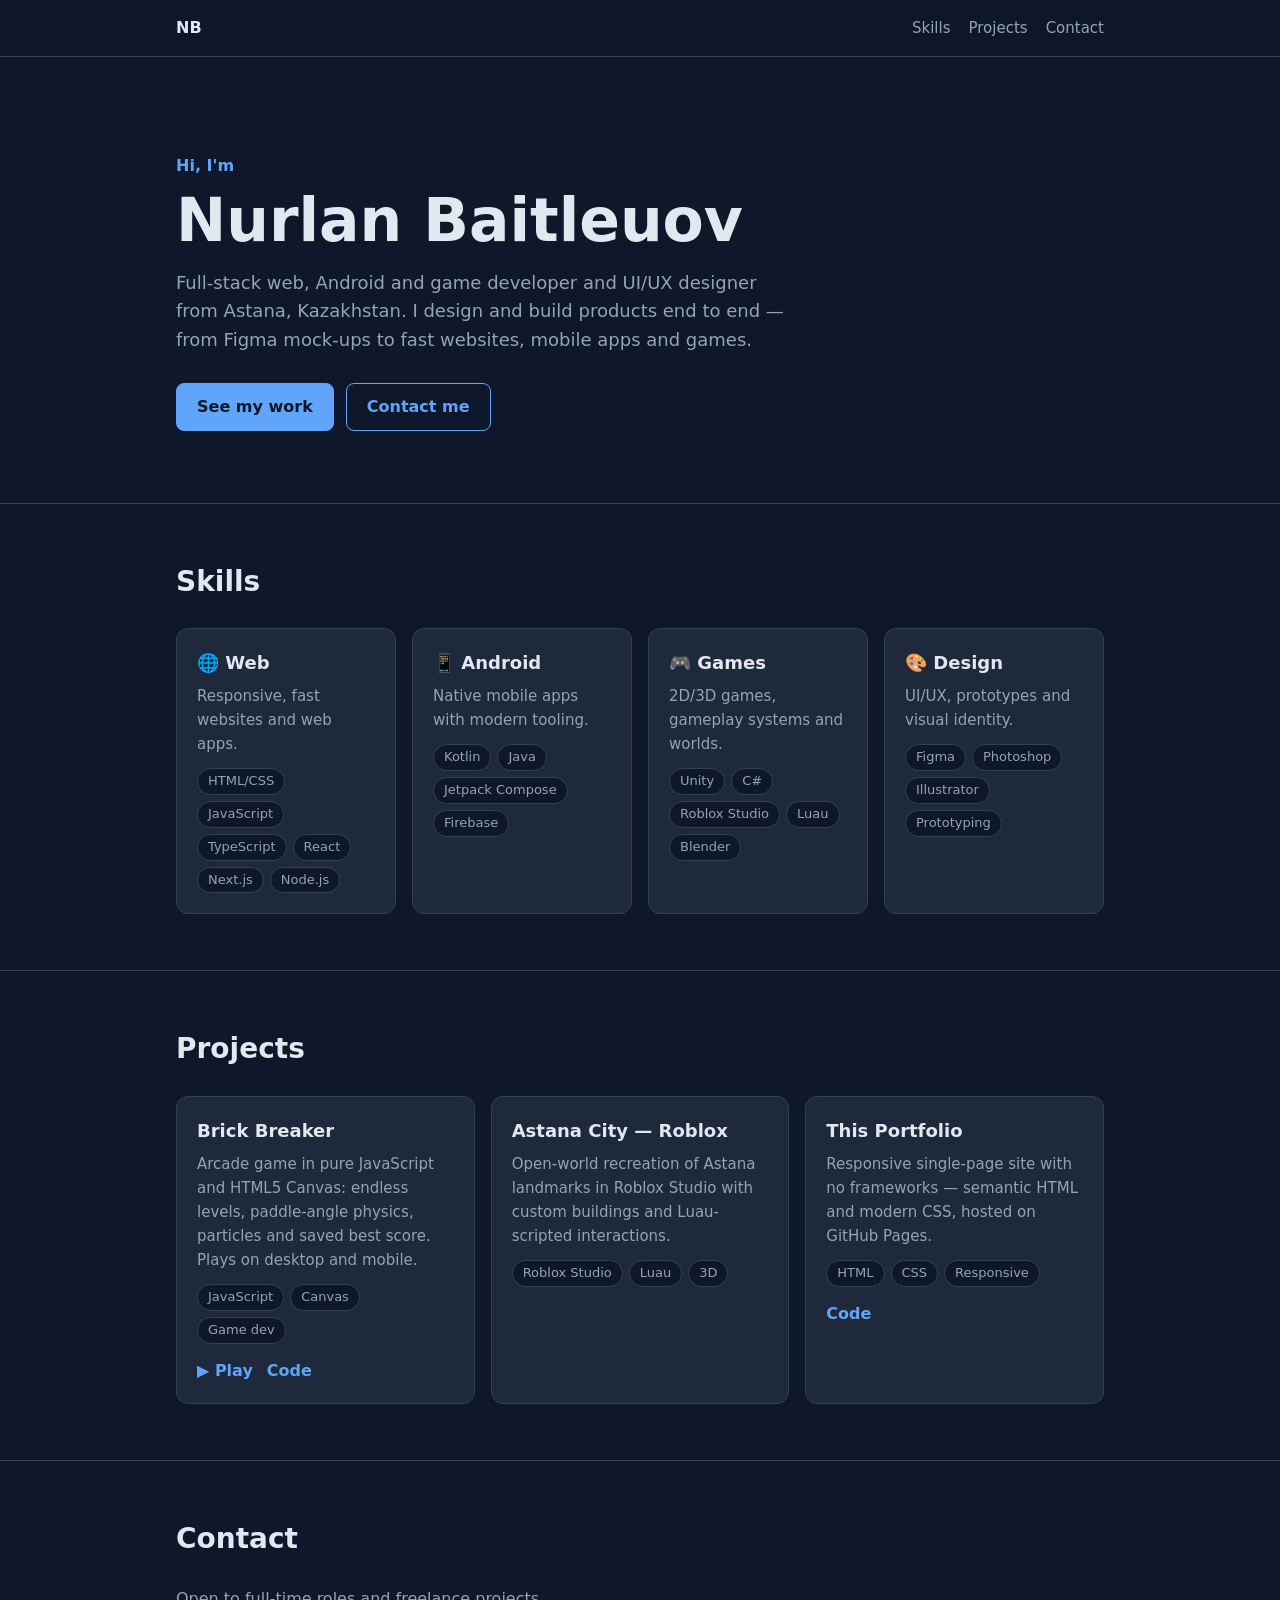
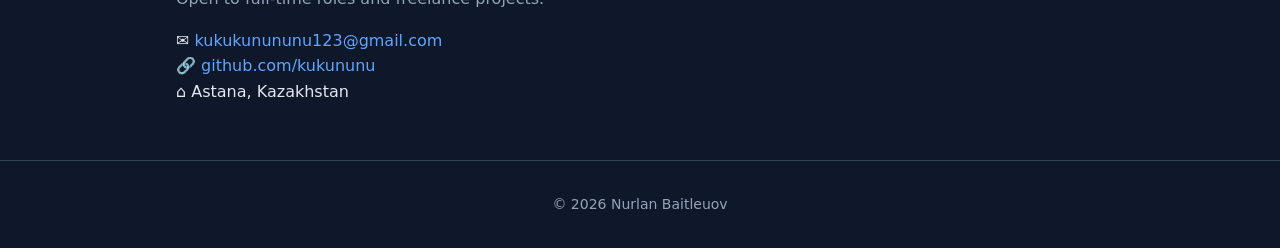
==== index.html @ 6f1da4b8 "Initial commit" ====
﻿<!doctype html>
<html lang="en">
<head>
<meta charset="utf-8">
<meta name="viewport" content="width=device-width, initial-scale=1">
<title>Nurlan Baitleuov — Developer &amp; Designer</title>
<meta name="description" content="Nurlan Baitleuov — full-stack web, Android and game developer and UI/UX designer based in Astana, Kazakhstan.">
<style>
  :root { --bg: #0f172a; --card: #1e293b; --line: #334155; --text: #e2e8f0; --muted: #94a3b8; --accent: #60a5fa; }
  * { box-sizing: border-box; margin: 0; padding: 0; }
  html { scroll-behavior: smooth; }
  body { background: var(--bg); color: var(--text); font-family: "Segoe UI", system-ui, Arial, sans-serif; line-height: 1.6; }
  a { color: var(--accent); text-decoration: none; }
  a:hover { text-decoration: underline; }
  .wrap { max-width: 960px; margin: 0 auto; padding: 0 16px; }
  nav { position: sticky; top: 0; background: #0f172ae6; backdrop-filter: blur(8px); border-bottom: 1px solid var(--line); z-index: 1; }
  nav .wrap { display: flex; justify-content: space-between; align-items: center; height: 56px; }
  nav .links a { color: var(--muted); margin-left: 18px; font-size: 15px; }
  nav .links a:hover { color: var(--text); }
  .logo { font-weight: 700; color: var(--text); }
  header.wrap { padding: 96px 16px 72px; }
  header .hi { color: var(--accent); font-weight: 600; }
  h1 { font-size: clamp(36px, 7vw, 60px); line-height: 1.1; margin: 8px 0 16px; }
  header p { color: var(--muted); max-width: 620px; font-size: 18px; }
  .btns { margin-top: 28px; display: flex; gap: 12px; flex-wrap: wrap; }
  .btn { padding: 10px 20px; border-radius: 8px; font-weight: 600; border: 1px solid var(--accent); }
  .btn.primary { background: var(--accent); color: #0f172a; }
  .btn:hover { text-decoration: none; opacity: .9; }
  section { padding: 56px 0; border-top: 1px solid var(--line); }
  h2 { font-size: 28px; margin-bottom: 24px; }
  .grid { display: grid; grid-template-columns: repeat(auto-fit, minmax(210px, 1fr)); gap: 16px; }
  .card { background: var(--card); border: 1px solid var(--line); border-radius: 12px; padding: 20px; }
  .card h3 { font-size: 18px; margin-bottom: 6px; }
  .card p { color: var(--muted); font-size: 15px; }
  .tags { margin-top: 12px; display: flex; flex-wrap: wrap; gap: 6px; }
  .tags span { background: #0f172a; border: 1px solid var(--line); border-radius: 999px; padding: 2px 10px; font-size: 13px; color: var(--muted); }
  .card .more { display: inline-block; margin-top: 14px; font-weight: 600; margin-right: 14px; }
  footer { padding: 32px 0; color: var(--muted); font-size: 14px; border-top: 1px solid var(--line); text-align: center; }
  @media (max-width: 560px) { nav .links a:not(:last-child) { display: none; } header.wrap { padding: 64px 16px 48px; } }
</style>
</head>
<body>
<nav>
  <div class="wrap">
    <a class="logo" href="#">NB</a>
    <div class="links"><a href="#skills">Skills</a><a href="#projects">Projects</a><a href="#contact">Contact</a></div>
  </div>
</nav>

<header class="wrap">
  <div class="hi">Hi, I'm</div>
  <h1>Nurlan Baitleuov</h1>
  <p>Full-stack web, Android and game developer and UI/UX designer from Astana, Kazakhstan. I design and build products end to end — from Figma mock-ups to fast websites, mobile apps and games.</p>
  <div class="btns">
    <a class="btn primary" href="#projects">See my work</a>
    <a class="btn" href="mailto:kukukunununu123@gmail.com">Contact me</a>
  </div>
</header>

<section id="skills">
  <div class="wrap">
    <h2>Skills</h2>
    <div class="grid">
      <div class="card"><h3>🌐 Web</h3><p>Responsive, fast websites and web apps.</p>
        <div class="tags"><span>HTML/CSS</span><span>JavaScript</span><span>TypeScript</span><span>React</span><span>Next.js</span><span>Node.js</span></div></div>
      <div class="card"><h3>📱 Android</h3><p>Native mobile apps with modern tooling.</p>
        <div class="tags"><span>Kotlin</span><span>Java</span><span>Jetpack Compose</span><span>Firebase</span></div></div>
      <div class="card"><h3>🎮 Games</h3><p>2D/3D games, gameplay systems and worlds.</p>
        <div class="tags"><span>Unity</span><span>C#</span><span>Roblox Studio</span><span>Luau</span><span>Blender</span></div></div>
      <div class="card"><h3>🎨 Design</h3><p>UI/UX, prototypes and visual identity.</p>
        <div class="tags"><span>Figma</span><span>Photoshop</span><span>Illustrator</span><span>Prototyping</span></div></div>
    </div>
  </div>
</section>

<section id="projects">
  <div class="wrap">
    <h2>Projects</h2>
    <div class="grid">
      <div class="card">
        <h3>Brick Breaker</h3>
        <p>Arcade game in pure JavaScript and HTML5 Canvas: endless levels, paddle-angle physics, particles and saved best score. Plays on desktop and mobile.</p>
        <div class="tags"><span>JavaScript</span><span>Canvas</span><span>Game dev</span></div>
        <a class="more" href="https://kukununu.github.io/brick-breaker/">▶ Play</a><a class="more" href="https://github.com/kukununu/brick-breaker">Code</a>
      </div>
      <div class="card">
        <h3>Astana City — Roblox</h3>
        <p>Open-world recreation of Astana landmarks in Roblox Studio with custom buildings and Luau-scripted interactions.</p>
        <div class="tags"><span>Roblox Studio</span><span>Luau</span><span>3D</span></div>
      </div>
      <div class="card">
        <h3>This Portfolio</h3>
        <p>Responsive single-page site with no frameworks — semantic HTML and modern CSS, hosted on GitHub Pages.</p>
        <div class="tags"><span>HTML</span><span>CSS</span><span>Responsive</span></div>
        <a class="more" href="https://github.com/kukununu/kukununu.github.io">Code</a>
      </div>
    </div>
  </div>
</section>

<section id="contact">
  <div class="wrap">
    <h2>Contact</h2>
    <p style="color:var(--muted);margin-bottom:16px">Open to full-time roles and freelance projects.</p>
    <p>✉ <a href="mailto:kukukunununu123@gmail.com">kukukunununu123@gmail.com</a></p>
    <p>🔗 <a href="https://github.com/kukununu">github.com/kukununu</a></p>
    <p>⌂ Astana, Kazakhstan</p>
  </div>
</section>

<footer>© 2026 Nurlan Baitleuov</footer>
</body>
</html>
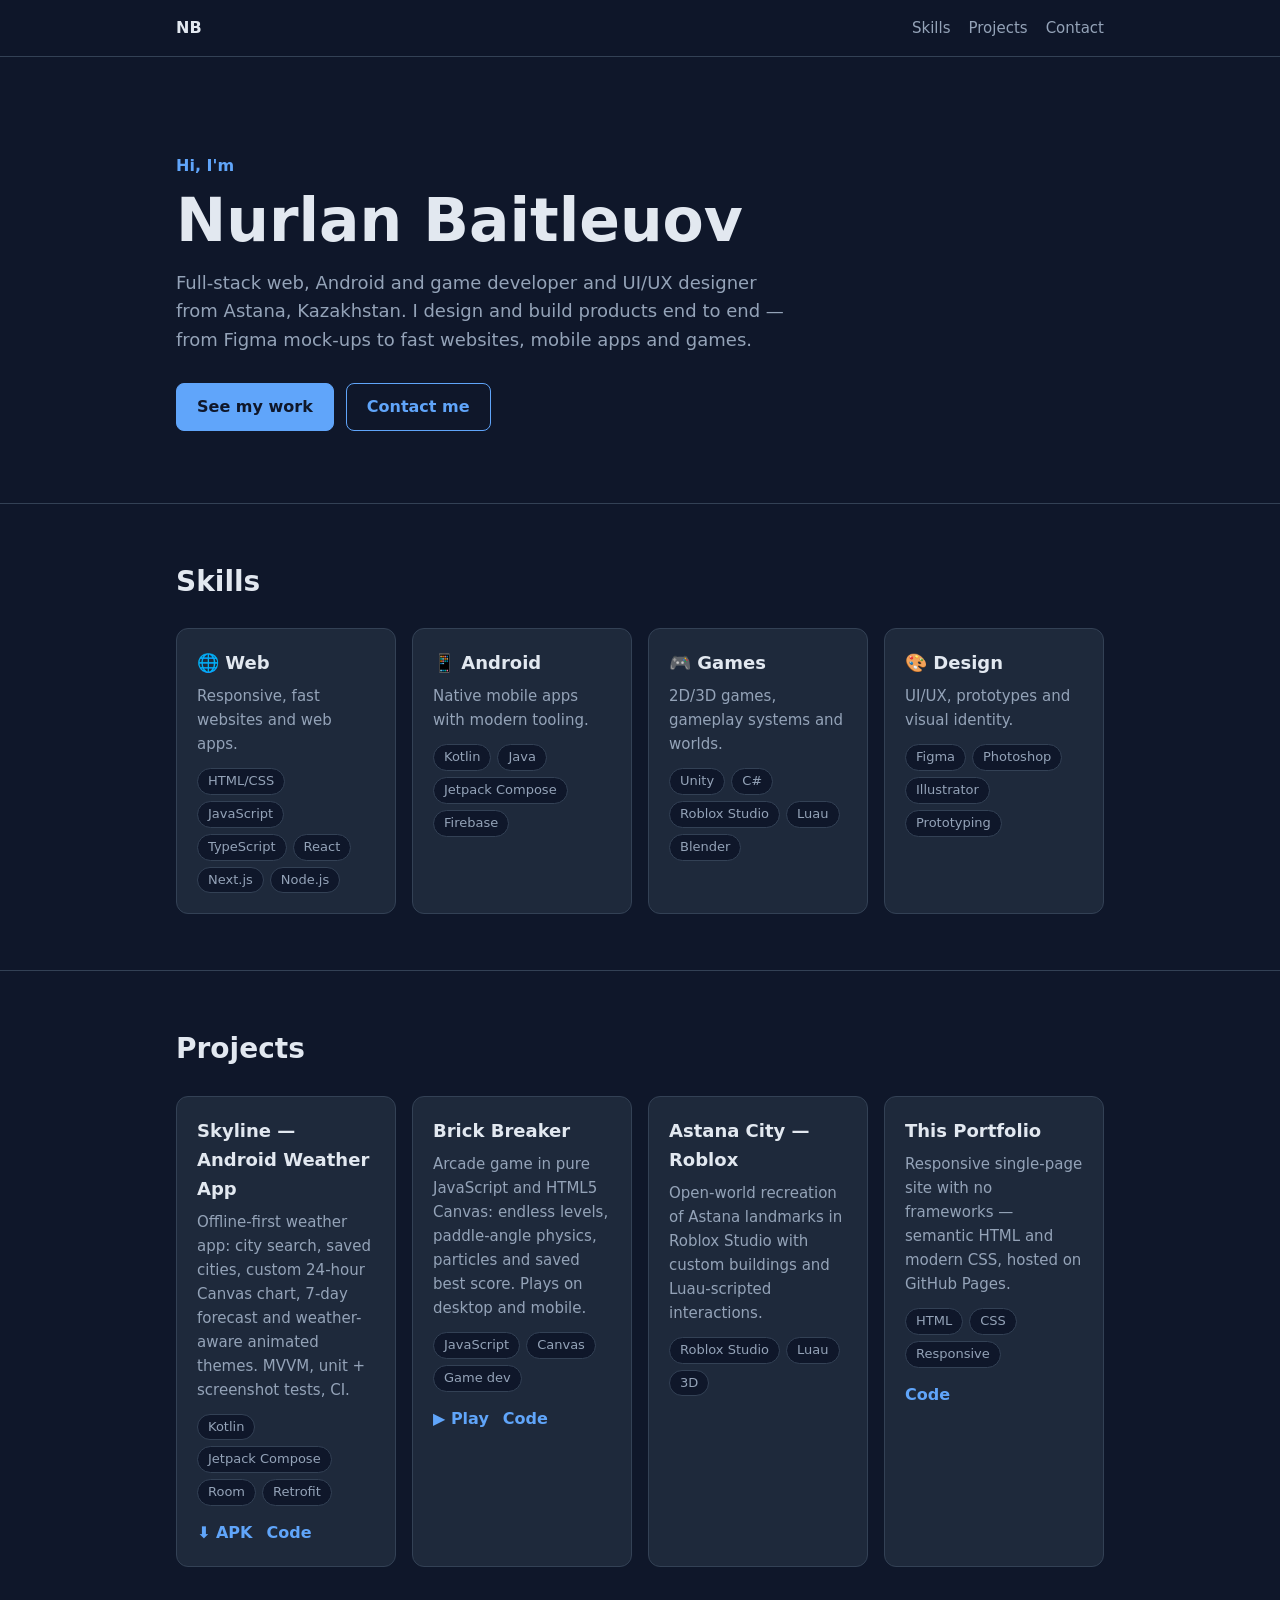
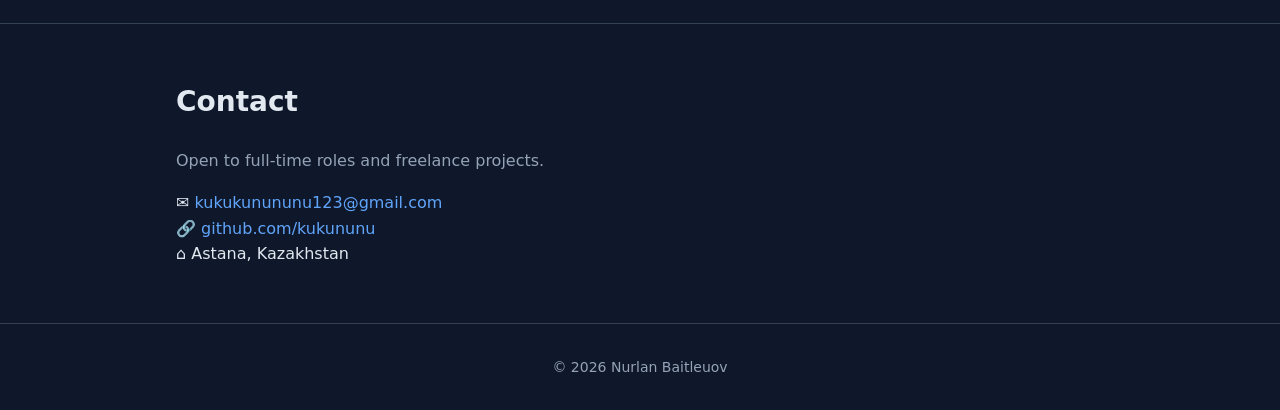
==== commit 31442967: "Add Skyline Android app to projects" ====
--- a/index.html
+++ b/index.html
@@ -78,6 +78,12 @@
     <h2>Projects</h2>
     <div class="grid">
       <div class="card">
+        <h3>Skyline — Android Weather App</h3>
+        <p>Offline-first weather app: city search, saved cities, custom 24-hour Canvas chart, 7-day forecast and weather-aware animated themes. MVVM, unit + screenshot tests, CI.</p>
+        <div class="tags"><span>Kotlin</span><span>Jetpack Compose</span><span>Room</span><span>Retrofit</span></div>
+        <a class="more" href="https://github.com/kukununu/skyline/releases/latest">⬇ APK</a><a class="more" href="https://github.com/kukununu/skyline">Code</a>
+      </div>
+      <div class="card">
         <h3>Brick Breaker</h3>
         <p>Arcade game in pure JavaScript and HTML5 Canvas: endless levels, paddle-angle physics, particles and saved best score. Plays on desktop and mobile.</p>
         <div class="tags"><span>JavaScript</span><span>Canvas</span><span>Game dev</span></div>
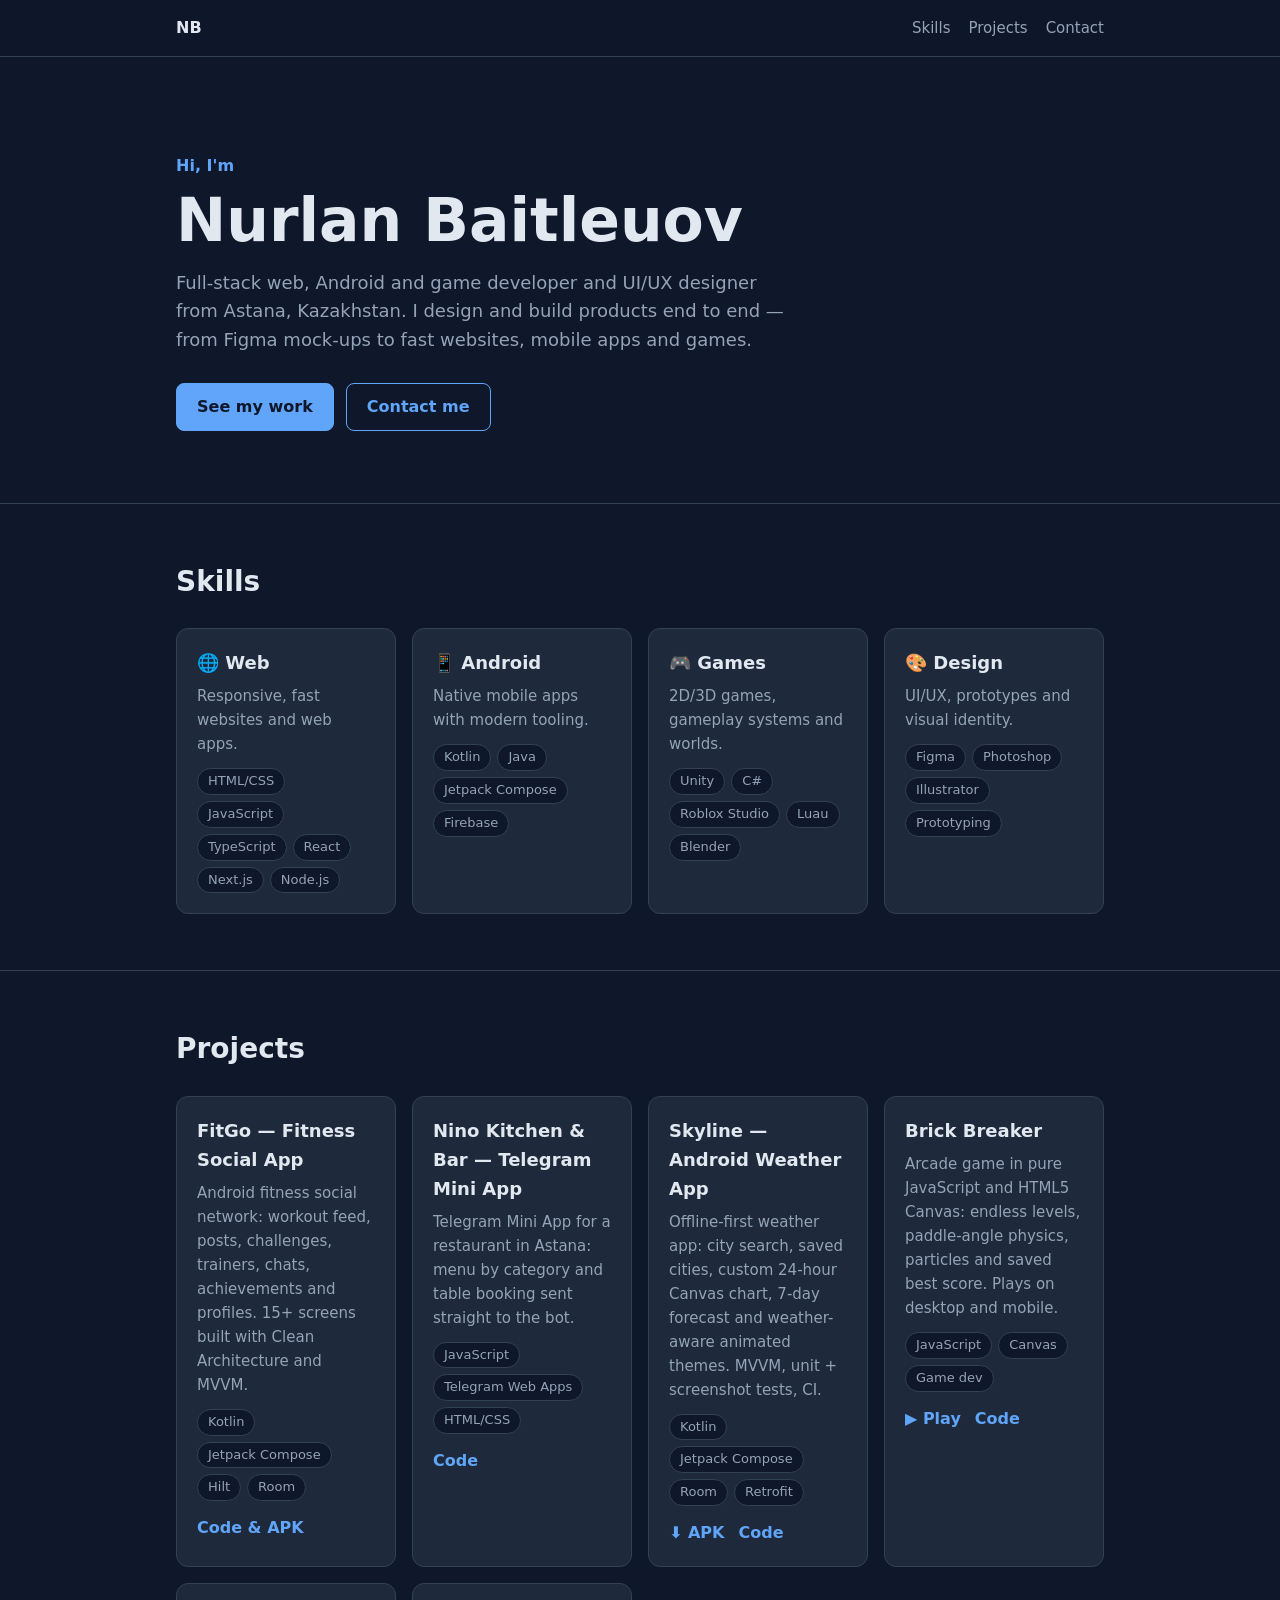
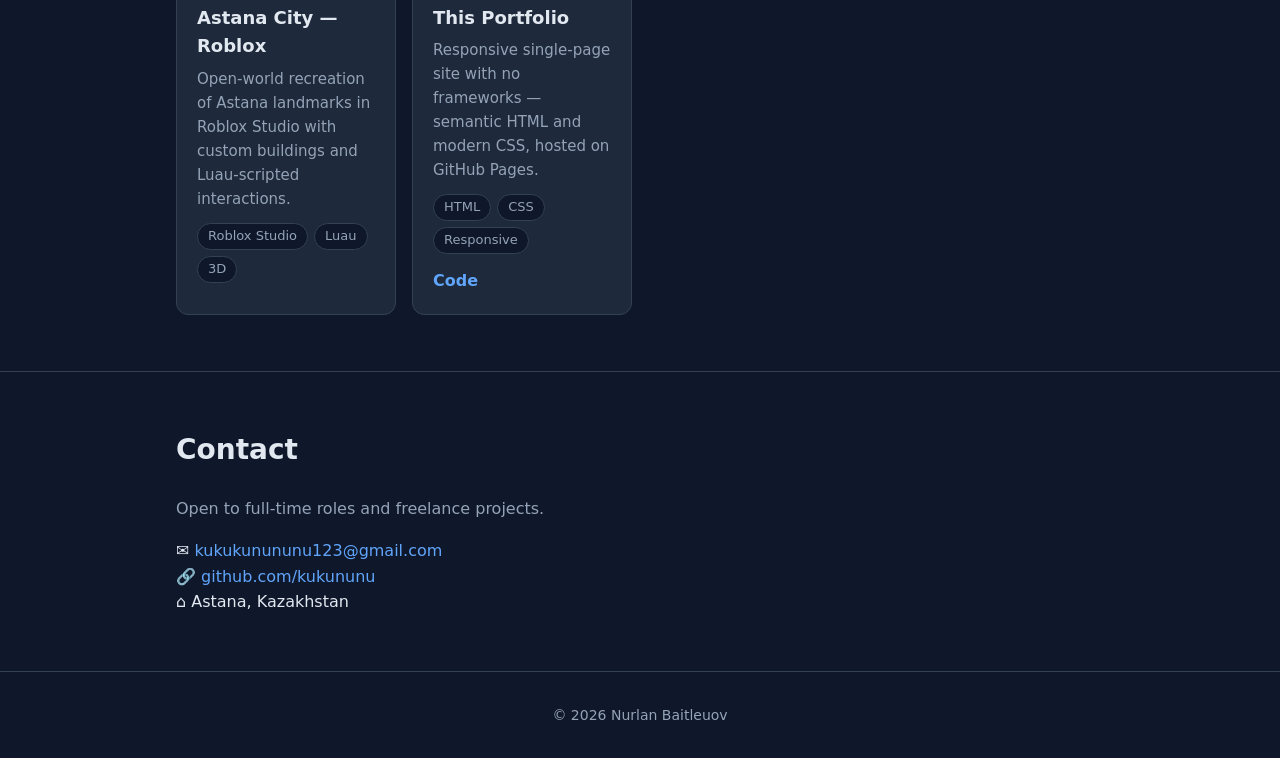
==== commit 174bc451: "Add FitGo and Nino Mini App to projects Co-Authored-By: Claude Opus 5.5 <noreply@anthropic.com>" ====
--- a/index.html
+++ b/index.html
@@ -78,6 +78,18 @@
     <h2>Projects</h2>
     <div class="grid">
       <div class="card">
+        <h3>FitGo — Fitness Social App</h3>
+        <p>Android fitness social network: workout feed, posts, challenges, trainers, chats, achievements and profiles. 15+ screens built with Clean Architecture and MVVM.</p>
+        <div class="tags"><span>Kotlin</span><span>Jetpack Compose</span><span>Hilt</span><span>Room</span></div>
+        <a class="more" href="https://github.com/kukununu/FitGoApp">Code &amp; APK</a>
+      </div>
+      <div class="card">
+        <h3>Nino Kitchen &amp; Bar — Telegram Mini App</h3>
+        <p>Telegram Mini App for a restaurant in Astana: menu by category and table booking sent straight to the bot.</p>
+        <div class="tags"><span>JavaScript</span><span>Telegram Web Apps</span><span>HTML/CSS</span></div>
+        <a class="more" href="https://github.com/kukununu/nino-miniapp">Code</a>
+      </div>
+      <div class="card">
         <h3>Skyline — Android Weather App</h3>
         <p>Offline-first weather app: city search, saved cities, custom 24-hour Canvas chart, 7-day forecast and weather-aware animated themes. MVVM, unit + screenshot tests, CI.</p>
         <div class="tags"><span>Kotlin</span><span>Jetpack Compose</span><span>Room</span><span>Retrofit</span></div>
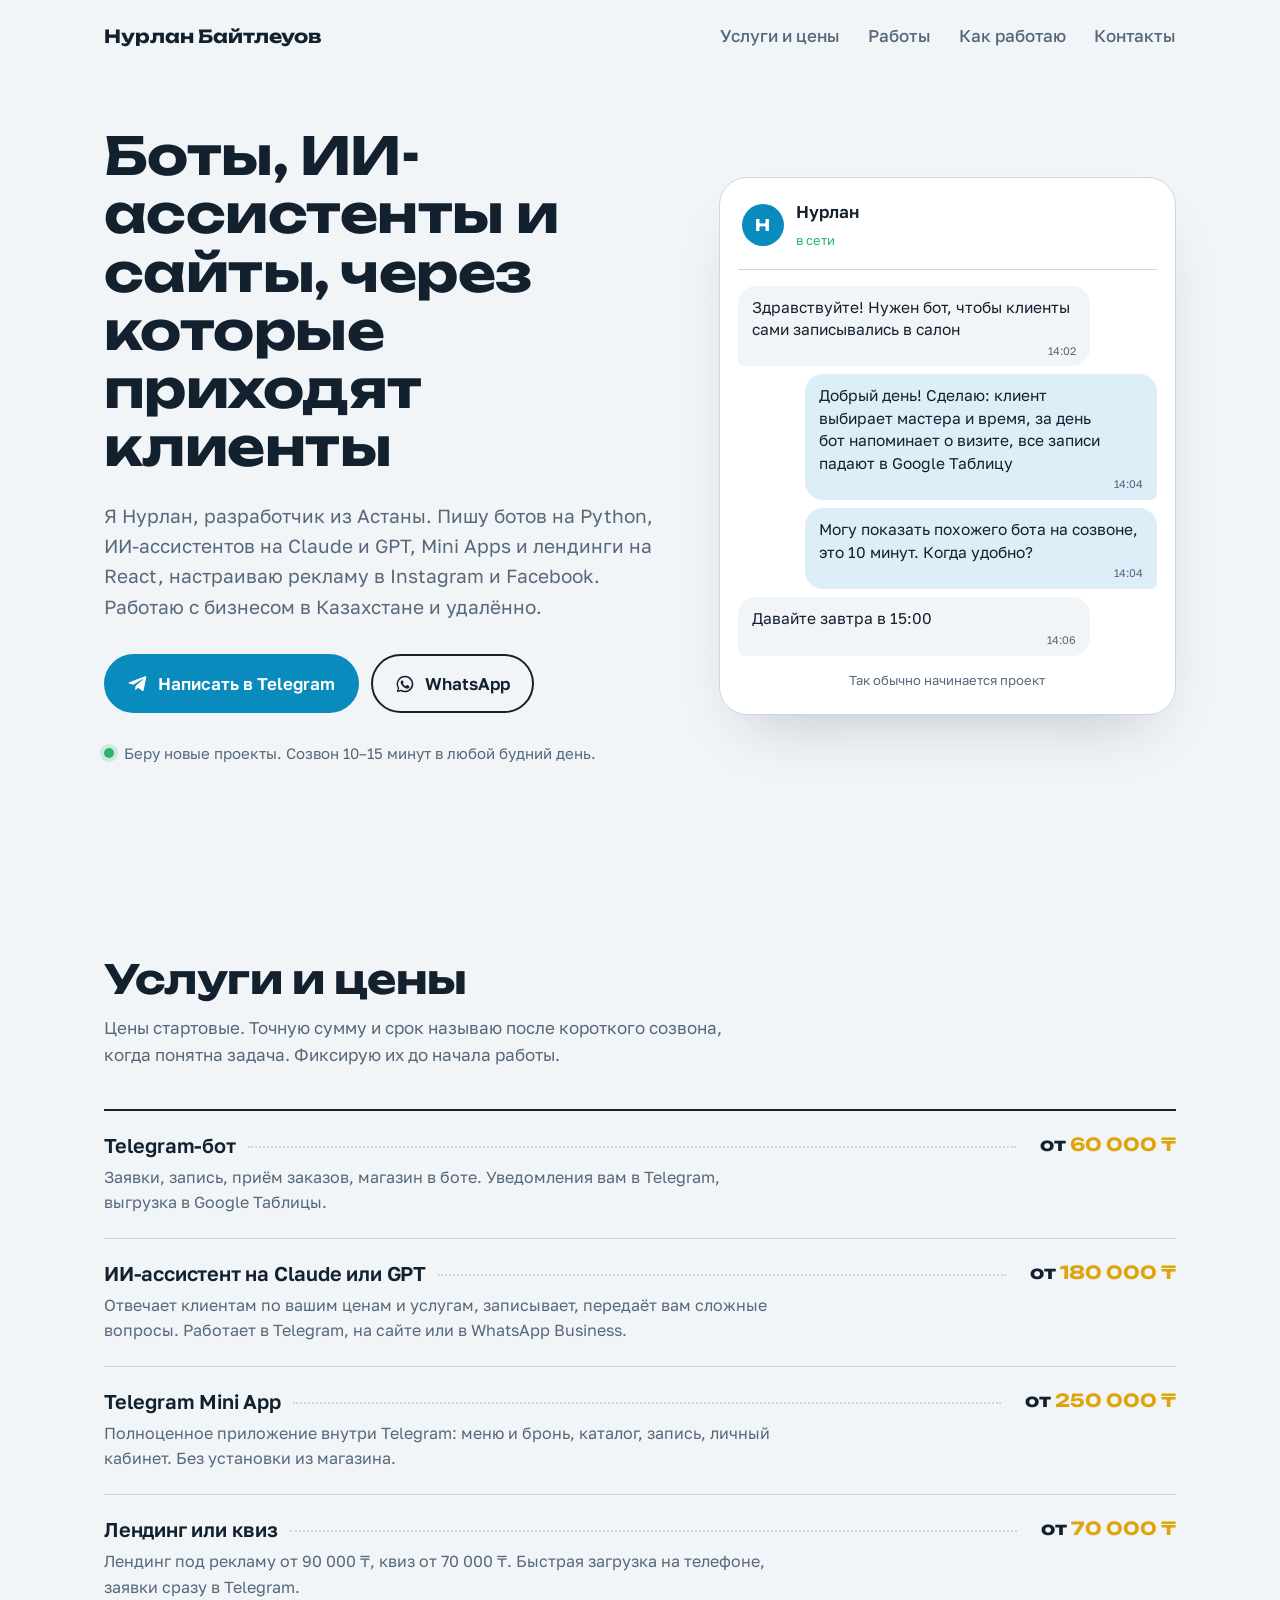
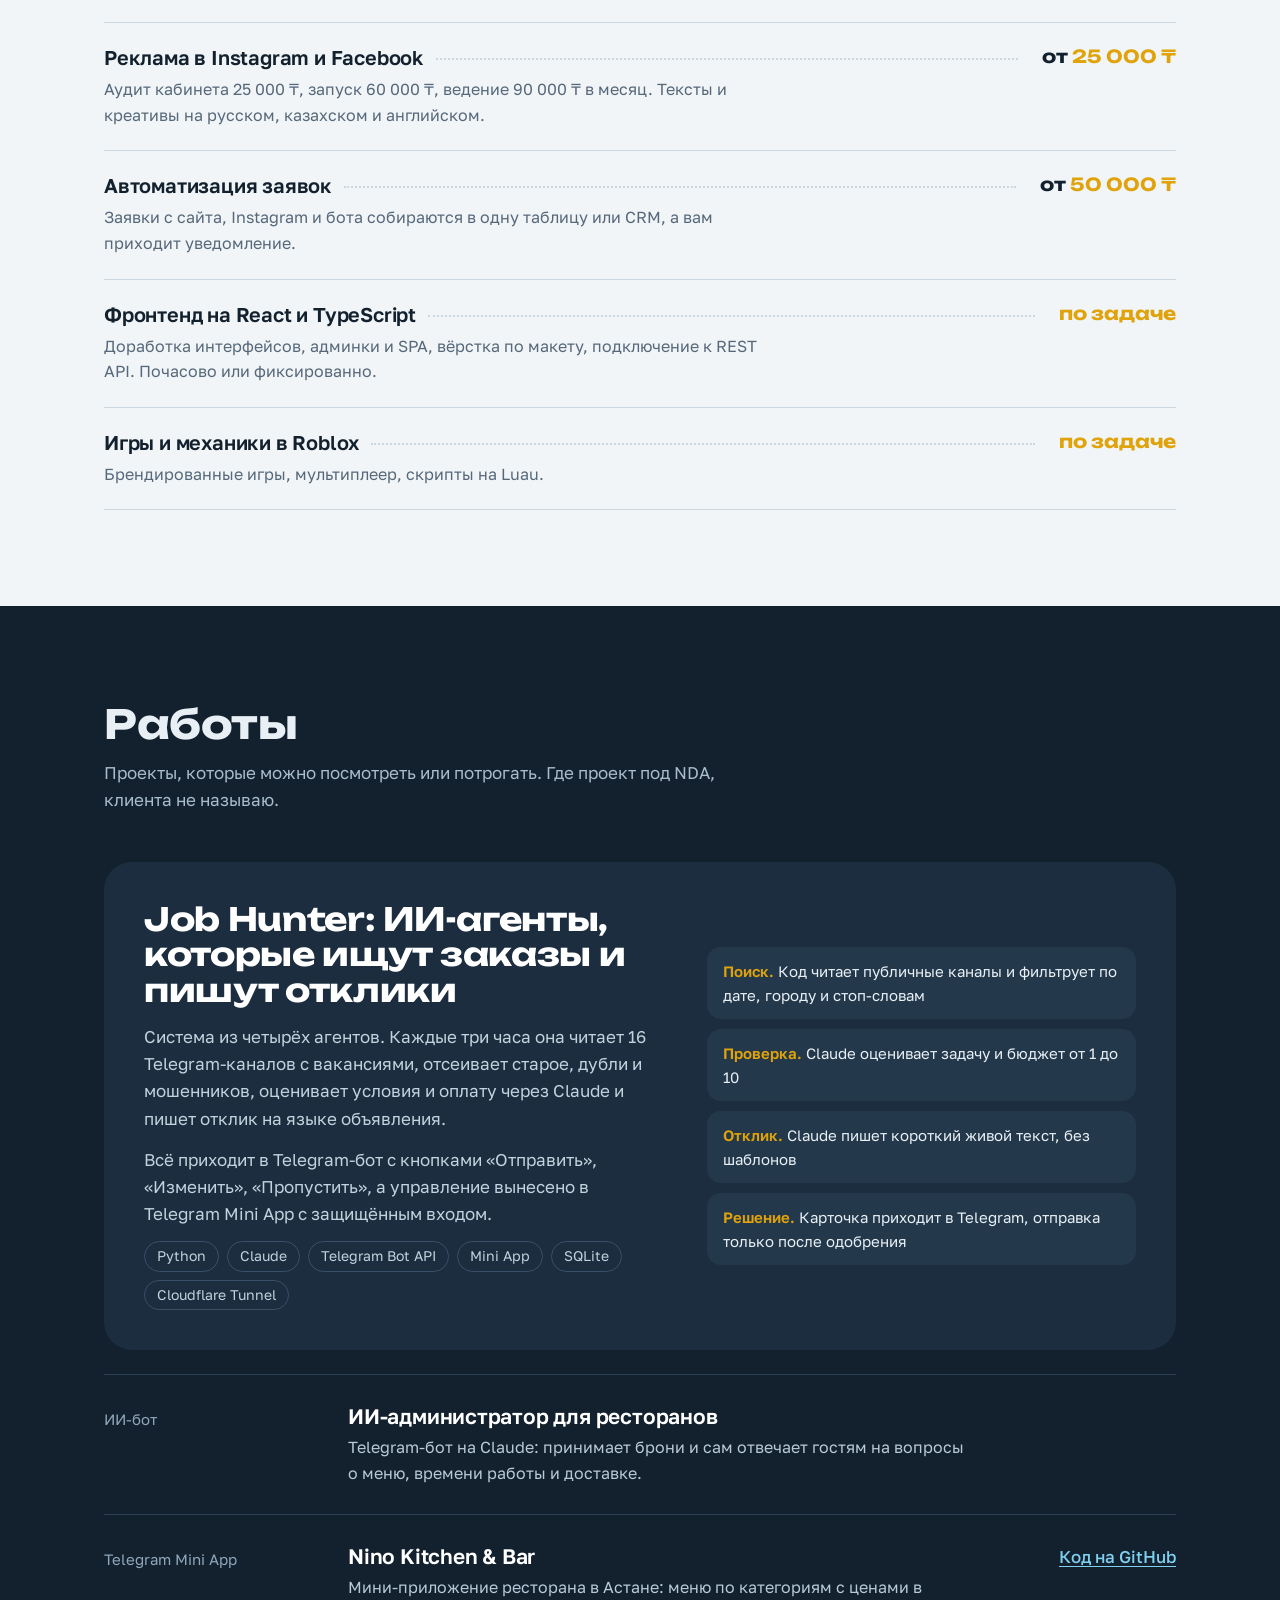
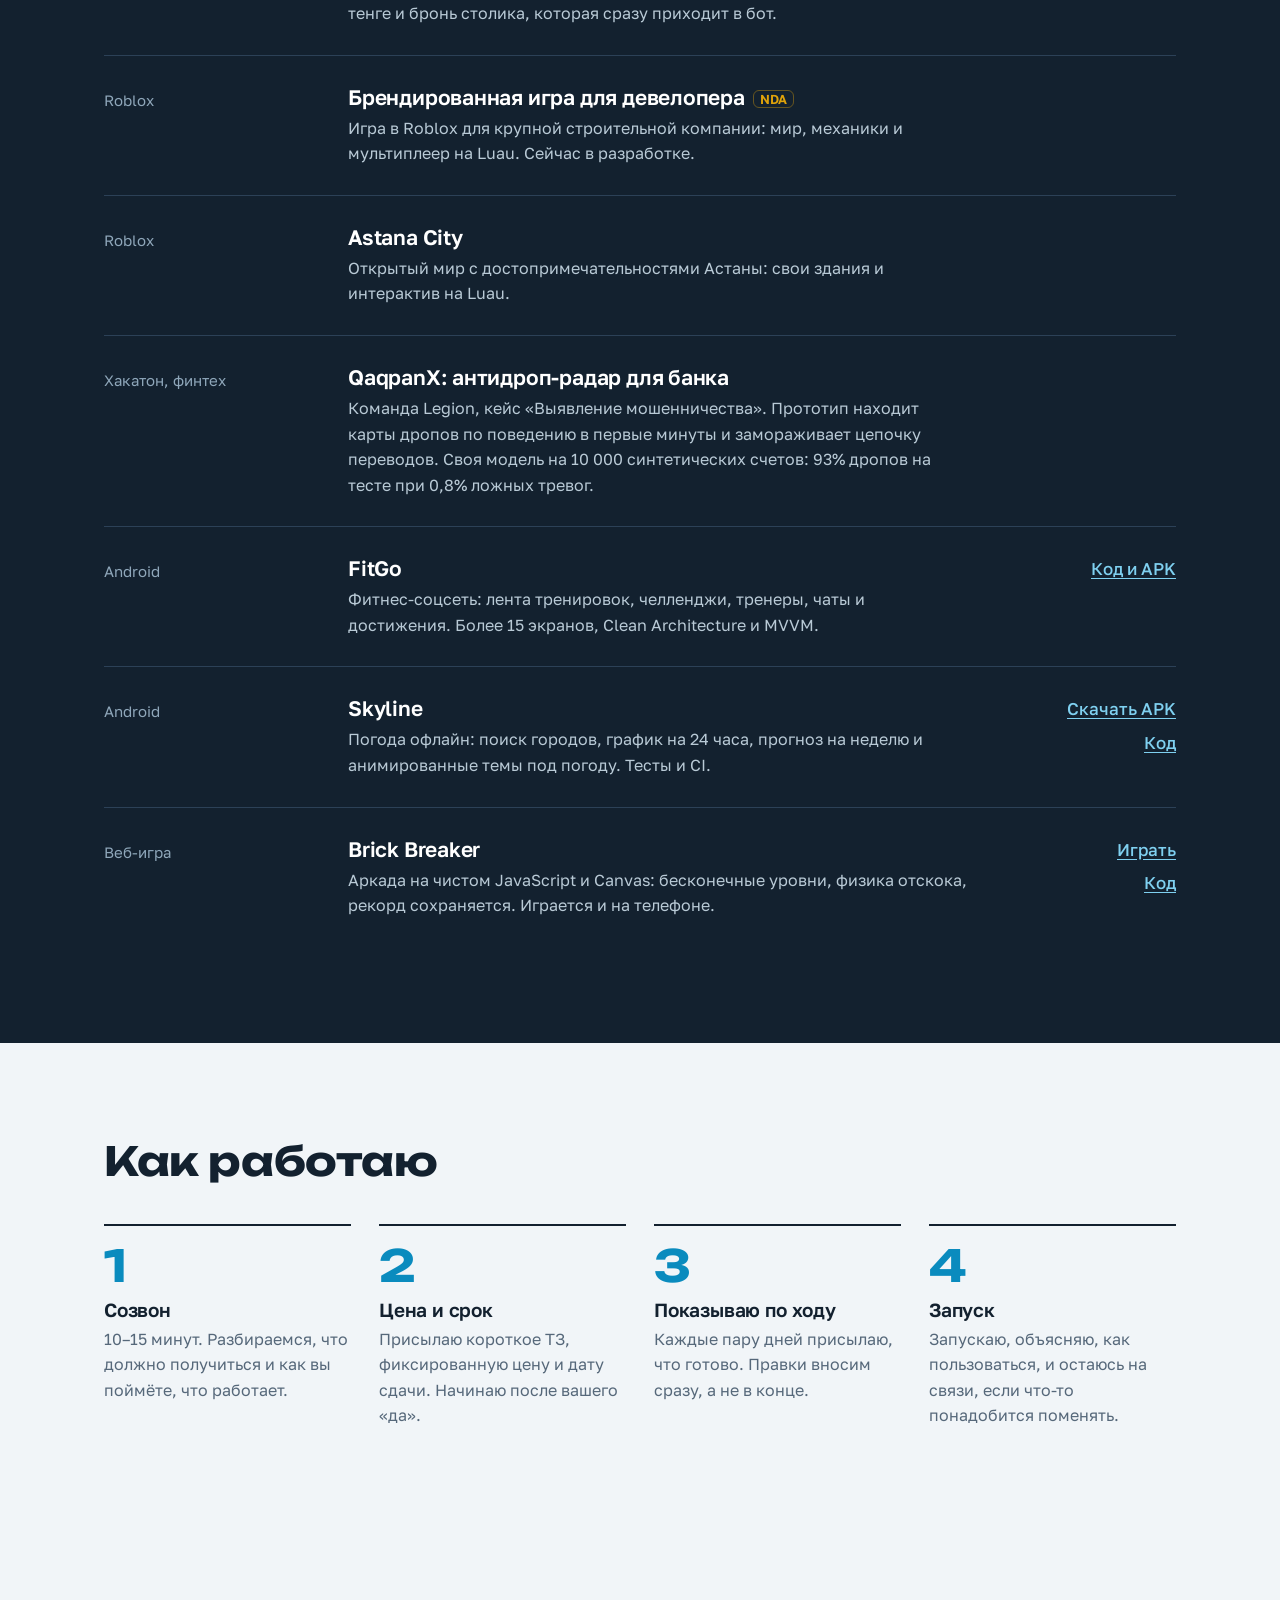
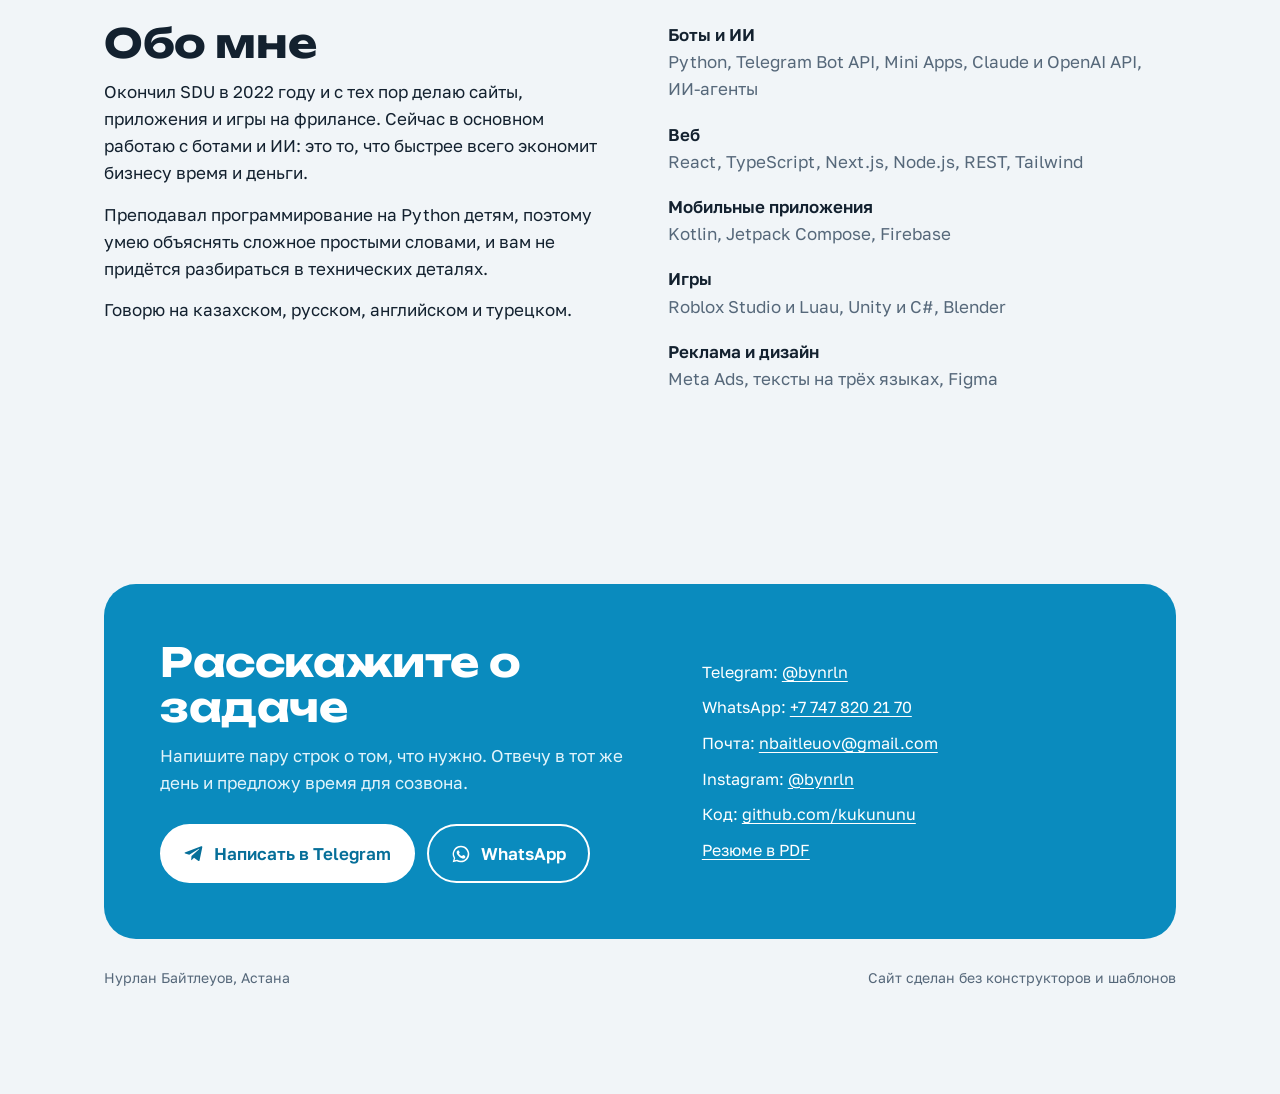
==== commit 3575a38b: "Portfolio redesign: services and prices, cases, Telegram/WhatsApp CTAs, OG image Co-Authored-By: Cla" ====
--- a/index.html
+++ b/index.html
@@ -1,132 +1,324 @@
 ﻿<!doctype html>
-<html lang="en">
+<html lang="ru">
 <head>
 <meta charset="utf-8">
 <meta name="viewport" content="width=device-width, initial-scale=1">
-<title>Nurlan Baitleuov — Developer &amp; Designer</title>
-<meta name="description" content="Nurlan Baitleuov — full-stack web, Android and game developer and UI/UX designer based in Astana, Kazakhstan.">
+<title>Нурлан Байтлеуов: Telegram-боты, ИИ-ассистенты и сайты</title>
+<meta name="description" content="Делаю Telegram-ботов, ИИ-ассистентов на Claude и GPT, Mini Apps, лендинги и рекламу в Meta. Астана и удалённо.">
+<meta property="og:title" content="Нурлан Байтлеуов: боты, сайты и реклама для бизнеса">
+<meta property="og:description" content="Telegram-боты, ИИ-ассистенты, Mini Apps, лендинги, таргет. Астана и удалённо. Напишите, обсудим за 10 минут.">
+<meta property="og:image" content="https://kukununu.github.io/og.png">
+<meta property="og:url" content="https://kukununu.github.io/">
+<meta name="twitter:card" content="summary_large_image">
+<link rel="preconnect" href="https://fonts.googleapis.com">
+<link rel="preconnect" href="https://fonts.gstatic.com" crossorigin>
+<link href="https://fonts.googleapis.com/css2?family=Golos+Text:wght@400;500;600&family=Unbounded:wght@500;700&display=swap" rel="stylesheet">
 <style>
-  :root { --bg: #0f172a; --card: #1e293b; --line: #334155; --text: #e2e8f0; --muted: #94a3b8; --accent: #60a5fa; }
-  * { box-sizing: border-box; margin: 0; padding: 0; }
-  html { scroll-behavior: smooth; }
-  body { background: var(--bg); color: var(--text); font-family: "Segoe UI", system-ui, Arial, sans-serif; line-height: 1.6; }
-  a { color: var(--accent); text-decoration: none; }
-  a:hover { text-decoration: underline; }
-  .wrap { max-width: 960px; margin: 0 auto; padding: 0 16px; }
-  nav { position: sticky; top: 0; background: #0f172ae6; backdrop-filter: blur(8px); border-bottom: 1px solid var(--line); z-index: 1; }
-  nav .wrap { display: flex; justify-content: space-between; align-items: center; height: 56px; }
-  nav .links a { color: var(--muted); margin-left: 18px; font-size: 15px; }
-  nav .links a:hover { color: var(--text); }
-  .logo { font-weight: 700; color: var(--text); }
-  header.wrap { padding: 96px 16px 72px; }
-  header .hi { color: var(--accent); font-weight: 600; }
-  h1 { font-size: clamp(36px, 7vw, 60px); line-height: 1.1; margin: 8px 0 16px; }
-  header p { color: var(--muted); max-width: 620px; font-size: 18px; }
-  .btns { margin-top: 28px; display: flex; gap: 12px; flex-wrap: wrap; }
-  .btn { padding: 10px 20px; border-radius: 8px; font-weight: 600; border: 1px solid var(--accent); }
-  .btn.primary { background: var(--accent); color: #0f172a; }
-  .btn:hover { text-decoration: none; opacity: .9; }
-  section { padding: 56px 0; border-top: 1px solid var(--line); }
-  h2 { font-size: 28px; margin-bottom: 24px; }
-  .grid { display: grid; grid-template-columns: repeat(auto-fit, minmax(210px, 1fr)); gap: 16px; }
-  .card { background: var(--card); border: 1px solid var(--line); border-radius: 12px; padding: 20px; }
-  .card h3 { font-size: 18px; margin-bottom: 6px; }
-  .card p { color: var(--muted); font-size: 15px; }
-  .tags { margin-top: 12px; display: flex; flex-wrap: wrap; gap: 6px; }
-  .tags span { background: #0f172a; border: 1px solid var(--line); border-radius: 999px; padding: 2px 10px; font-size: 13px; color: var(--muted); }
-  .card .more { display: inline-block; margin-top: 14px; font-weight: 600; margin-right: 14px; }
-  footer { padding: 32px 0; color: var(--muted); font-size: 14px; border-top: 1px solid var(--line); text-align: center; }
-  @media (max-width: 560px) { nav .links a:not(:last-child) { display: none; } header.wrap { padding: 64px 16px 48px; } }
+:root{
+  --paper:#F1F5F8; --card:#FFFFFF; --ink:#13212F; --muted:#56687A; --line:#CCD8E1;
+  --sky:#0A8BBE; --sky-deep:#066F99; --gold:#E0A30A; --bubble:#DCEFF8;
+  --display:"Unbounded",system-ui,sans-serif; --text:"Golos Text",system-ui,sans-serif;
+}
+*{box-sizing:border-box;margin:0;padding:0}
+html{scroll-behavior:smooth}
+body{background:var(--paper);color:var(--ink);font:400 17px/1.6 var(--text);-webkit-font-smoothing:antialiased}
+a{color:inherit}
+:focus-visible{outline:3px solid var(--gold);outline-offset:3px;border-radius:4px}
+.wrap{max-width:1120px;margin:0 auto;padding:0 24px}
+h1,h2,h3{font-family:var(--display);font-weight:700;line-height:1.12;letter-spacing:-.01em}
+h2{font-size:clamp(28px,4vw,40px);margin-bottom:12px}
+.lead{color:var(--muted);max-width:60ch}
+section{padding:96px 0}
+
+/* nav */
+nav{display:flex;justify-content:space-between;align-items:center;padding:22px 0}
+.logo{font:700 18px var(--display);text-decoration:none}
+nav ul{display:flex;gap:28px;list-style:none}
+nav ul a{text-decoration:none;color:var(--muted);font-weight:500}
+nav ul a:hover{color:var(--ink)}
+
+/* buttons */
+.btns{display:flex;flex-wrap:wrap;gap:12px}
+.btn{display:inline-flex;align-items:center;gap:10px;padding:14px 22px;border-radius:999px;font-weight:600;text-decoration:none;border:2px solid var(--ink);transition:background .15s,color .15s}
+.btn svg{width:20px;height:20px;flex:none}
+.btn.primary{background:var(--sky);border-color:var(--sky);color:#fff}
+.btn.primary:hover{background:var(--sky-deep);border-color:var(--sky-deep)}
+.btn:not(.primary):hover{background:var(--ink);color:#fff}
+
+/* hero */
+.hero{display:grid;grid-template-columns:1.1fr .9fr;gap:56px;align-items:center;padding:56px 0 96px}
+.hero h1{font-size:clamp(32px,4.4vw,52px);margin-bottom:24px}
+.hero .lead{font-size:19px;margin-bottom:32px}
+.avail{display:flex;align-items:center;gap:10px;margin-top:28px;color:var(--muted);font-size:15px}
+.avail i{width:10px;height:10px;border-radius:50%;background:#2DB36F;box-shadow:0 0 0 4px #2db36f2e}
+
+/* chat — the one memorable thing */
+.chat{background:var(--card);border-radius:28px;padding:20px 18px 24px;border:1px solid var(--line);box-shadow:0 30px 60px -30px #13212f40}
+.chat-head{display:flex;align-items:center;gap:12px;padding:0 4px 16px;border-bottom:1px solid var(--line);margin-bottom:16px}
+.ava{width:42px;height:42px;border-radius:50%;background:var(--sky);color:#fff;display:grid;place-items:center;font:700 16px var(--display)}
+.chat-head b{display:block;font-weight:600}
+.chat-head small{color:#2DB36F;font-size:13px}
+.msg{max-width:84%;padding:10px 14px 8px;border-radius:18px;margin:8px 0;font-size:15.5px;line-height:1.45;opacity:0;transform:translateY(8px);animation:pop .35s ease-out forwards}
+.msg time{display:block;text-align:right;font-size:11px;color:var(--muted);margin-top:2px}
+.them{background:var(--paper);border-bottom-left-radius:6px}
+.me{background:var(--bubble);margin-left:auto;border-bottom-right-radius:6px}
+.m1{animation-delay:.4s}.m2{animation-delay:1.6s}.m3{animation-delay:2.6s}.m4{animation-delay:3.8s}
+.typing{display:inline-flex;gap:4px;padding:12px 14px;background:var(--bubble);border-radius:18px;margin:8px 0 0 auto;width:max-content;float:right;opacity:0;animation:blink 1s 1s 1 both}
+.typing span{width:6px;height:6px;border-radius:50%;background:var(--muted)}
+.chat-note{clear:both;font-size:13px;color:var(--muted);margin-top:14px;text-align:center}
+@keyframes pop{to{opacity:1;transform:none}}
+@keyframes blink{0%,100%{opacity:0}10%,90%{opacity:1}}
+
+/* price list */
+.prices{margin-top:40px;border-top:2px solid var(--ink)}
+.row{display:grid;grid-template-columns:1fr auto;gap:8px 24px;padding:22px 0;border-bottom:1px solid var(--line)}
+.row h3{font:600 20px var(--text);display:flex;align-items:baseline;gap:12px}
+.row h3::after{content:"";flex:1;border-bottom:2px dotted var(--line);transform:translateY(-5px)}
+.row .price{font:700 18px var(--display);color:var(--ink);white-space:nowrap;align-self:baseline}
+.row .price em{font-style:normal;color:var(--gold)}
+.row p{grid-column:1/-1;color:var(--muted);max-width:68ch;font-size:16px}
+
+/* cases */
+#work{background:var(--ink);color:#E9F0F5}
+#work .lead{color:#A9BCCB}
+.feature{display:grid;grid-template-columns:1.2fr 1fr;gap:48px;margin:48px 0 24px;padding:40px;border-radius:28px;background:#1B2D3F}
+.feature h3{font-size:clamp(24px,3vw,32px);margin-bottom:14px;color:#fff}
+.feature p{color:#C3D2DD;margin-bottom:14px}
+.flow{list-style:none;display:grid;gap:10px;align-content:center}
+.flow li{background:#24384C;border-radius:14px;padding:12px 16px;font-size:15px;color:#E9F0F5}
+.flow b{color:var(--gold);font-weight:600}
+.stack{display:flex;flex-wrap:wrap;gap:8px;margin-top:8px}
+.stack span{border:1px solid #3A5068;border-radius:999px;padding:3px 12px;font-size:14px;color:#C3D2DD}
+.cases{list-style:none}
+.case{display:grid;grid-template-columns:220px 1fr auto;gap:24px;align-items:start;padding:28px 0;border-top:1px solid #2C4157}
+.case .kind{color:#8FA7BA;font-size:15px;padding-top:4px}
+.case h3{font:600 21px var(--text);color:#fff;margin-bottom:6px}
+.case p{color:#B9CAD6;max-width:62ch;font-size:16px}
+.case .links{display:flex;flex-direction:column;gap:6px;text-align:right;white-space:nowrap}
+.case .links a{color:#7FD0F0;font-weight:500;text-underline-offset:3px}
+.nda{display:inline-block;margin-left:8px;font-size:13px;color:var(--gold);border:1px solid #E0A30A66;border-radius:6px;padding:0 6px;vertical-align:middle}
+
+/* process */
+.steps{display:grid;grid-template-columns:repeat(4,1fr);gap:28px;margin-top:40px;counter-reset:s}
+.step{counter-increment:s;border-top:2px solid var(--ink);padding-top:18px}
+.step::before{content:counter(s);font:700 44px var(--display);color:var(--sky);display:block;margin-bottom:10px;line-height:1}
+.step h3{font:600 19px var(--text);margin-bottom:6px}
+.step p{color:var(--muted);font-size:16px}
+
+/* about */
+.about{display:grid;grid-template-columns:1fr 1fr;gap:56px}
+.about p+p{margin-top:14px}
+.skills dt{font-weight:600;margin-top:18px}
+.skills dt:first-child{margin-top:0}
+.skills dd{color:var(--muted)}
+
+/* contact */
+#contact{padding-bottom:64px}
+.cta{background:var(--sky);color:#fff;border-radius:32px;padding:56px;display:grid;grid-template-columns:1.2fr 1fr;gap:40px;align-items:center}
+.cta h2{color:#fff}
+.cta p{color:#E2F4FB}
+.cta .btn{border-color:#fff;color:#fff}
+.cta .btn.primary{background:#fff;color:var(--sky-deep)}
+.cta .btn.primary:hover{background:var(--ink);border-color:var(--ink);color:#fff}
+.cta .btn:not(.primary):hover{background:#fff;color:var(--sky-deep)}
+.contacts{list-style:none;display:grid;gap:10px;font-size:16px}
+.contacts a{text-underline-offset:3px}
+footer{padding:28px 0 40px;color:var(--muted);font-size:14px;display:flex;justify-content:space-between;flex-wrap:wrap;gap:12px}
+
+@media (max-width:900px){
+  .hero,.feature,.about,.cta{grid-template-columns:1fr}
+  .hero{padding-top:24px;gap:40px}
+  .steps{grid-template-columns:1fr 1fr}
+  .case{grid-template-columns:1fr}
+  .case .links{flex-direction:row;text-align:left;gap:18px}
+  nav ul{display:none}
+  section{padding:72px 0}
+  .feature,.cta{padding:28px}
+}
+@media (max-width:520px){
+  body{font-size:16px}
+  .wrap{padding:0 16px}
+  .steps{grid-template-columns:1fr}
+  .row{grid-template-columns:1fr}
+  .row h3::after{display:none}
+  .btn{width:100%;justify-content:center}
+}
+@media (prefers-reduced-motion:reduce){
+  .msg{animation:none;opacity:1;transform:none}
+  .typing{display:none}
+  html{scroll-behavior:auto}
+}
 </style>
 </head>
 <body>
-<nav>
+<svg width="0" height="0" style="position:absolute" aria-hidden="true">
+  <symbol id="tg" viewBox="0 0 24 24"><path fill="currentColor" d="M21.9 4.3 18.7 19.4c-.2 1.1-.9 1.3-1.8.8l-4.9-3.6-2.4 2.3c-.3.3-.5.5-1 .5l.4-5 9.1-8.2c.4-.4-.1-.6-.6-.2L6.3 13 1.5 11.5c-1-.3-1.1-1 .2-1.5L20.6 2.8c.9-.3 1.6.2 1.3 1.5z"/></symbol>
+  <symbol id="wa" viewBox="0 0 24 24"><path fill="currentColor" d="M12 2a10 10 0 0 0-8.6 15.1L2 22l5-1.3A10 10 0 1 0 12 2zm0 18.2c-1.6 0-3.1-.4-4.4-1.2l-.3-.2-3 .8.8-2.9-.2-.3A8.2 8.2 0 1 1 12 20.2zm4.5-6.1c-.2-.1-1.5-.7-1.7-.8-.2-.1-.4-.1-.6.1l-.8 1c-.1.2-.3.2-.5.1a6.7 6.7 0 0 1-3.3-2.9c-.2-.4.2-.4.7-1.2.1-.2 0-.3 0-.4l-.8-1.8c-.2-.5-.4-.4-.6-.4h-.5c-.2 0-.4.1-.7.3-.2.3-.9.9-.9 2.2s.9 2.5 1.1 2.7c.1.2 1.8 2.8 4.4 3.9 1.6.7 2.3.8 3.1.6.5-.1 1.5-.6 1.7-1.2.2-.6.2-1.1.2-1.2-.1-.1-.2-.2-.5-.3z"/></symbol>
+</svg>
+
+<div class="wrap">
+  <nav aria-label="Основное меню">
+    <a class="logo" href="#">Нурлан Байтлеуов</a>
+    <ul>
+      <li><a href="#services">Услуги и цены</a></li>
+      <li><a href="#work">Работы</a></li>
+      <li><a href="#process">Как работаю</a></li>
+      <li><a href="#contact">Контакты</a></li>
+    </ul>
+  </nav>
+
+  <header class="hero">
+    <div>
+      <h1>Боты, ИИ-ассистенты и сайты, через которые приходят клиенты</h1>
+      <p class="lead">Я Нурлан, разработчик из Астаны. Пишу ботов на Python, ИИ-ассистентов на Claude и GPT, Mini Apps и лендинги на React, настраиваю рекламу в Instagram и Facebook. Работаю с бизнесом в Казахстане и удалённо.</p>
+      <div class="btns">
+        <a class="btn primary" href="https://t.me/bynrln"><svg aria-hidden="true"><use href="#tg"/></svg>Написать в Telegram</a>
+        <a class="btn" href="https://wa.me/77478202170"><svg aria-hidden="true"><use href="#wa"/></svg>WhatsApp</a>
+      </div>
+      <p class="avail"><i aria-hidden="true"></i>Беру новые проекты. Созвон 10–15 минут в любой будний день.</p>
+    </div>
+
+    <div class="chat" role="img" aria-label="Пример переписки: клиент просит бота для записи в салон, Нурлан предлагает решение и созвон">
+      <div class="chat-head">
+        <div class="ava" aria-hidden="true">Н</div>
+        <div><b>Нурлан</b><small>в сети</small></div>
+      </div>
+      <p class="msg them m1">Здравствуйте! Нужен бот, чтобы клиенты сами записывались в салон<time>14:02</time></p>
+      <div class="typing" aria-hidden="true"><span></span><span></span><span></span></div>
+      <p class="msg me m2">Добрый день! Сделаю: клиент выбирает мастера и время, за день бот напоминает о визите, все записи падают в Google Таблицу<time>14:04</time></p>
+      <p class="msg me m3">Могу показать похожего бота на созвоне, это 10 минут. Когда удобно?<time>14:04</time></p>
+      <p class="msg them m4">Давайте завтра в 15:00<time>14:06</time></p>
+      <p class="chat-note">Так обычно начинается проект</p>
+    </div>
+  </header>
+</div>
+
+<section id="services">
   <div class="wrap">
-    <a class="logo" href="#">NB</a>
-    <div class="links"><a href="#skills">Skills</a><a href="#projects">Projects</a><a href="#contact">Contact</a></div>
-  </div>
-</nav>
-
-<header class="wrap">
-  <div class="hi">Hi, I'm</div>
-  <h1>Nurlan Baitleuov</h1>
-  <p>Full-stack web, Android and game developer and UI/UX designer from Astana, Kazakhstan. I design and build products end to end — from Figma mock-ups to fast websites, mobile apps and games.</p>
-  <div class="btns">
-    <a class="btn primary" href="#projects">See my work</a>
-    <a class="btn" href="mailto:kukukunununu123@gmail.com">Contact me</a>
-  </div>
-</header>
-
-<section id="skills">
+    <h2>Услуги и цены</h2>
+    <p class="lead">Цены стартовые. Точную сумму и срок называю после короткого созвона, когда понятна задача. Фиксирую их до начала работы.</p>
+    <div class="prices">
+      <div class="row"><h3>Telegram-бот</h3><span class="price">от <em>60 000 ₸</em></span>
+        <p>Заявки, запись, приём заказов, магазин в боте. Уведомления вам в Telegram, выгрузка в Google Таблицы.</p></div>
+      <div class="row"><h3>ИИ-ассистент на Claude или GPT</h3><span class="price">от <em>180 000 ₸</em></span>
+        <p>Отвечает клиентам по вашим ценам и услугам, записывает, передаёт вам сложные вопросы. Работает в Telegram, на сайте или в WhatsApp Business.</p></div>
+      <div class="row"><h3>Telegram Mini App</h3><span class="price">от <em>250 000 ₸</em></span>
+        <p>Полноценное приложение внутри Telegram: меню и бронь, каталог, запись, личный кабинет. Без установки из магазина.</p></div>
+      <div class="row"><h3>Лендинг или квиз</h3><span class="price">от <em>70 000 ₸</em></span>
+        <p>Лендинг под рекламу от 90 000 ₸, квиз от 70 000 ₸. Быстрая загрузка на телефоне, заявки сразу в Telegram.</p></div>
+      <div class="row"><h3>Реклама в Instagram и Facebook</h3><span class="price">от <em>25 000 ₸</em></span>
+        <p>Аудит кабинета 25 000 ₸, запуск 60 000 ₸, ведение 90 000 ₸ в месяц. Тексты и креативы на русском, казахском и английском.</p></div>
+      <div class="row"><h3>Автоматизация заявок</h3><span class="price">от <em>50 000 ₸</em></span>
+        <p>Заявки с сайта, Instagram и бота собираются в одну таблицу или CRM, а вам приходит уведомление.</p></div>
+      <div class="row"><h3>Фронтенд на React и TypeScript</h3><span class="price"><em>по задаче</em></span>
+        <p>Доработка интерфейсов, админки и SPA, вёрстка по макету, подключение к REST API. Почасово или фиксированно.</p></div>
+      <div class="row"><h3>Игры и механики в Roblox</h3><span class="price"><em>по задаче</em></span>
+        <p>Брендированные игры, мультиплеер, скрипты на Luau.</p></div>
+    </div>
+  </div>
+</section>
+
+<section id="work">
   <div class="wrap">
-    <h2>Skills</h2>
-    <div class="grid">
-      <div class="card"><h3>🌐 Web</h3><p>Responsive, fast websites and web apps.</p>
-        <div class="tags"><span>HTML/CSS</span><span>JavaScript</span><span>TypeScript</span><span>React</span><span>Next.js</span><span>Node.js</span></div></div>
-      <div class="card"><h3>📱 Android</h3><p>Native mobile apps with modern tooling.</p>
-        <div class="tags"><span>Kotlin</span><span>Java</span><span>Jetpack Compose</span><span>Firebase</span></div></div>
-      <div class="card"><h3>🎮 Games</h3><p>2D/3D games, gameplay systems and worlds.</p>
-        <div class="tags"><span>Unity</span><span>C#</span><span>Roblox Studio</span><span>Luau</span><span>Blender</span></div></div>
-      <div class="card"><h3>🎨 Design</h3><p>UI/UX, prototypes and visual identity.</p>
-        <div class="tags"><span>Figma</span><span>Photoshop</span><span>Illustrator</span><span>Prototyping</span></div></div>
-    </div>
-  </div>
-</section>
-
-<section id="projects">
+    <h2>Работы</h2>
+    <p class="lead">Проекты, которые можно посмотреть или потрогать. Где проект под NDA, клиента не называю.</p>
+
+    <article class="feature">
+      <div>
+        <h3>Job Hunter: ИИ-агенты, которые ищут заказы и пишут отклики</h3>
+        <p>Система из четырёх агентов. Каждые три часа она читает 16 Telegram-каналов с вакансиями, отсеивает старое, дубли и мошенников, оценивает условия и оплату через Claude и пишет отклик на языке объявления.</p>
+        <p>Всё приходит в Telegram-бот с кнопками «Отправить», «Изменить», «Пропустить», а управление вынесено в Telegram Mini App с защищённым входом.</p>
+        <div class="stack"><span>Python</span><span>Claude</span><span>Telegram Bot API</span><span>Mini App</span><span>SQLite</span><span>Cloudflare Tunnel</span></div>
+      </div>
+      <ol class="flow" aria-label="Как работает Job Hunter">
+        <li><b>Поиск.</b> Код читает публичные каналы и фильтрует по дате, городу и стоп-словам</li>
+        <li><b>Проверка.</b> Claude оценивает задачу и бюджет от 1 до 10</li>
+        <li><b>Отклик.</b> Claude пишет короткий живой текст, без шаблонов</li>
+        <li><b>Решение.</b> Карточка приходит в Telegram, отправка только после одобрения</li>
+      </ol>
+    </article>
+
+    <ul class="cases">
+      <li class="case"><span class="kind">ИИ-бот</span>
+        <div><h3>ИИ-администратор для ресторанов</h3><p>Telegram-бот на Claude: принимает брони и сам отвечает гостям на вопросы о меню, времени работы и доставке.</p></div>
+        <div class="links"></div></li>
+      <li class="case"><span class="kind">Telegram Mini App</span>
+        <div><h3>Nino Kitchen &amp; Bar</h3><p>Мини-приложение ресторана в Астане: меню по категориям с ценами в тенге и бронь столика, которая сразу приходит в бот.</p></div>
+        <div class="links"><a href="https://github.com/kukununu/nino-miniapp">Код на GitHub</a></div></li>
+      <li class="case"><span class="kind">Roblox</span>
+        <div><h3>Брендированная игра для девелопера<span class="nda">NDA</span></h3><p>Игра в Roblox для крупной строительной компании: мир, механики и мультиплеер на Luau. Сейчас в разработке.</p></div>
+        <div class="links"></div></li>
+      <li class="case"><span class="kind">Roblox</span>
+        <div><h3>Astana City</h3><p>Открытый мир с достопримечательностями Астаны: свои здания и интерактив на Luau.</p></div>
+        <div class="links"></div></li>
+      <li class="case"><span class="kind">Хакатон, финтех</span>
+        <div><h3>QaqpanX: антидроп-радар для банка</h3><p>Команда Legion, кейс «Выявление мошенничества». Прототип находит карты дропов по поведению в первые минуты и замораживает цепочку переводов. Своя модель на 10 000 синтетических счетов: 93% дропов на тесте при 0,8% ложных тревог.</p></div>
+        <div class="links"></div></li>
+      <li class="case"><span class="kind">Android</span>
+        <div><h3>FitGo</h3><p>Фитнес-соцсеть: лента тренировок, челленджи, тренеры, чаты и достижения. Более 15 экранов, Clean Architecture и MVVM.</p></div>
+        <div class="links"><a href="https://github.com/kukununu/FitGoApp">Код и APK</a></div></li>
+      <li class="case"><span class="kind">Android</span>
+        <div><h3>Skyline</h3><p>Погода офлайн: поиск городов, график на 24 часа, прогноз на неделю и анимированные темы под погоду. Тесты и CI.</p></div>
+        <div class="links"><a href="https://github.com/kukununu/skyline/releases/latest">Скачать APK</a><a href="https://github.com/kukununu/skyline">Код</a></div></li>
+      <li class="case"><span class="kind">Веб-игра</span>
+        <div><h3>Brick Breaker</h3><p>Аркада на чистом JavaScript и Canvas: бесконечные уровни, физика отскока, рекорд сохраняется. Играется и на телефоне.</p></div>
+        <div class="links"><a href="https://kukununu.github.io/brick-breaker/">Играть</a><a href="https://github.com/kukununu/brick-breaker">Код</a></div></li>
+    </ul>
+  </div>
+</section>
+
+<section id="process">
   <div class="wrap">
-    <h2>Projects</h2>
-    <div class="grid">
-      <div class="card">
-        <h3>FitGo — Fitness Social App</h3>
-        <p>Android fitness social network: workout feed, posts, challenges, trainers, chats, achievements and profiles. 15+ screens built with Clean Architecture and MVVM.</p>
-        <div class="tags"><span>Kotlin</span><span>Jetpack Compose</span><span>Hilt</span><span>Room</span></div>
-        <a class="more" href="https://github.com/kukununu/FitGoApp">Code &amp; APK</a>
-      </div>
-      <div class="card">
-        <h3>Nino Kitchen &amp; Bar — Telegram Mini App</h3>
-        <p>Telegram Mini App for a restaurant in Astana: menu by category and table booking sent straight to the bot.</p>
-        <div class="tags"><span>JavaScript</span><span>Telegram Web Apps</span><span>HTML/CSS</span></div>
-        <a class="more" href="https://github.com/kukununu/nino-miniapp">Code</a>
-      </div>
-      <div class="card">
-        <h3>Skyline — Android Weather App</h3>
-        <p>Offline-first weather app: city search, saved cities, custom 24-hour Canvas chart, 7-day forecast and weather-aware animated themes. MVVM, unit + screenshot tests, CI.</p>
-        <div class="tags"><span>Kotlin</span><span>Jetpack Compose</span><span>Room</span><span>Retrofit</span></div>
-        <a class="more" href="https://github.com/kukununu/skyline/releases/latest">⬇ APK</a><a class="more" href="https://github.com/kukununu/skyline">Code</a>
-      </div>
-      <div class="card">
-        <h3>Brick Breaker</h3>
-        <p>Arcade game in pure JavaScript and HTML5 Canvas: endless levels, paddle-angle physics, particles and saved best score. Plays on desktop and mobile.</p>
-        <div class="tags"><span>JavaScript</span><span>Canvas</span><span>Game dev</span></div>
-        <a class="more" href="https://kukununu.github.io/brick-breaker/">▶ Play</a><a class="more" href="https://github.com/kukununu/brick-breaker">Code</a>
-      </div>
-      <div class="card">
-        <h3>Astana City — Roblox</h3>
-        <p>Open-world recreation of Astana landmarks in Roblox Studio with custom buildings and Luau-scripted interactions.</p>
-        <div class="tags"><span>Roblox Studio</span><span>Luau</span><span>3D</span></div>
-      </div>
-      <div class="card">
-        <h3>This Portfolio</h3>
-        <p>Responsive single-page site with no frameworks — semantic HTML and modern CSS, hosted on GitHub Pages.</p>
-        <div class="tags"><span>HTML</span><span>CSS</span><span>Responsive</span></div>
-        <a class="more" href="https://github.com/kukununu/kukununu.github.io">Code</a>
-      </div>
-    </div>
+    <h2>Как работаю</h2>
+    <div class="steps">
+      <div class="step"><h3>Созвон</h3><p>10–15 минут. Разбираемся, что должно получиться и как вы поймёте, что работает.</p></div>
+      <div class="step"><h3>Цена и срок</h3><p>Присылаю короткое ТЗ, фиксированную цену и дату сдачи. Начинаю после вашего «да».</p></div>
+      <div class="step"><h3>Показываю по ходу</h3><p>Каждые пару дней присылаю, что готово. Правки вносим сразу, а не в конце.</p></div>
+      <div class="step"><h3>Запуск</h3><p>Запускаю, объясняю, как пользоваться, и остаюсь на связи, если что-то понадобится поменять.</p></div>
+    </div>
+  </div>
+</section>
+
+<section id="about">
+  <div class="wrap about">
+    <div>
+      <h2>Обо мне</h2>
+      <p>Окончил SDU в 2022 году и с тех пор делаю сайты, приложения и игры на фрилансе. Сейчас в основном работаю с ботами и ИИ: это то, что быстрее всего экономит бизнесу время и деньги.</p>
+      <p>Преподавал программирование на Python детям, поэтому умею объяснять сложное простыми словами, и вам не придётся разбираться в технических деталях.</p>
+      <p>Говорю на казахском, русском, английском и турецком.</p>
+    </div>
+    <dl class="skills">
+      <dt>Боты и ИИ</dt><dd>Python, Telegram Bot API, Mini Apps, Claude и OpenAI API, ИИ-агенты</dd>
+      <dt>Веб</dt><dd>React, TypeScript, Next.js, Node.js, REST, Tailwind</dd>
+      <dt>Мобильные приложения</dt><dd>Kotlin, Jetpack Compose, Firebase</dd>
+      <dt>Игры</dt><dd>Roblox Studio и Luau, Unity и C#, Blender</dd>
+      <dt>Реклама и дизайн</dt><dd>Meta Ads, тексты на трёх языках, Figma</dd>
+    </dl>
   </div>
 </section>
 
 <section id="contact">
   <div class="wrap">
-    <h2>Contact</h2>
-    <p style="color:var(--muted);margin-bottom:16px">Open to full-time roles and freelance projects.</p>
-    <p>✉ <a href="mailto:kukukunununu123@gmail.com">kukukunununu123@gmail.com</a></p>
-    <p>🔗 <a href="https://github.com/kukununu">github.com/kukununu</a></p>
-    <p>⌂ Astana, Kazakhstan</p>
-  </div>
-</section>
-
-<footer>© 2026 Nurlan Baitleuov</footer>
+    <div class="cta">
+      <div>
+        <h2>Расскажите о задаче</h2>
+        <p>Напишите пару строк о том, что нужно. Отвечу в тот же день и предложу время для созвона.</p>
+        <div class="btns" style="margin-top:28px">
+          <a class="btn primary" href="https://t.me/bynrln"><svg aria-hidden="true"><use href="#tg"/></svg>Написать в Telegram</a>
+          <a class="btn" href="https://wa.me/77478202170"><svg aria-hidden="true"><use href="#wa"/></svg>WhatsApp</a>
+        </div>
+      </div>
+      <ul class="contacts">
+        <li>Telegram: <a href="https://t.me/bynrln">@bynrln</a></li>
+        <li>WhatsApp: <a href="https://wa.me/77478202170">+7 747 820 21 70</a></li>
+        <li>Почта: <a href="mailto:nbaitleuov@gmail.com">nbaitleuov@gmail.com</a></li>
+        <li>Instagram: <a href="https://instagram.com/bynrln">@bynrln</a></li>
+        <li>Код: <a href="https://github.com/kukununu">github.com/kukununu</a></li>
+        <li><a href="Nurlan_Baitleuov_CV.pdf">Резюме в PDF</a></li>
+      </ul>
+    </div>
+    <footer><span>Нурлан Байтлеуов, Астана</span><span>Сайт сделан без конструкторов и шаблонов</span></footer>
+  </div>
+</section>
 </body>
 </html>
-
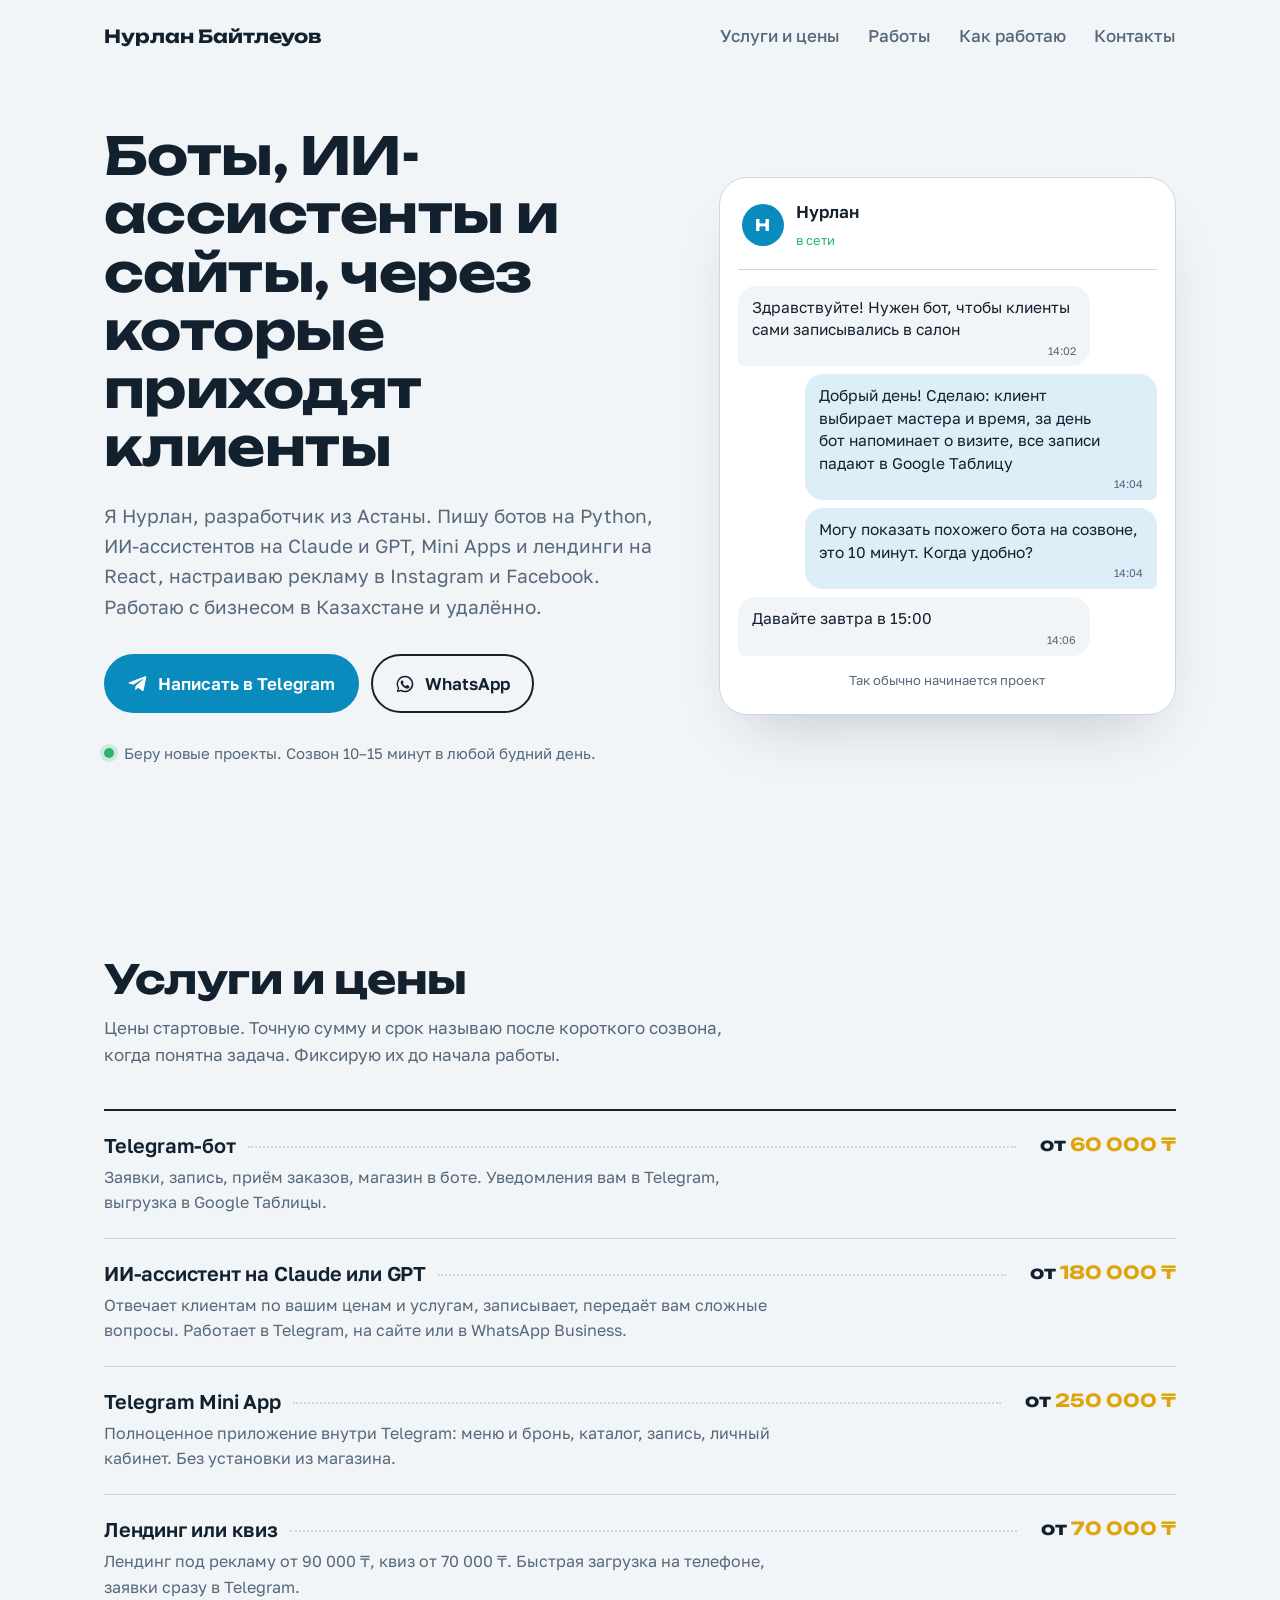
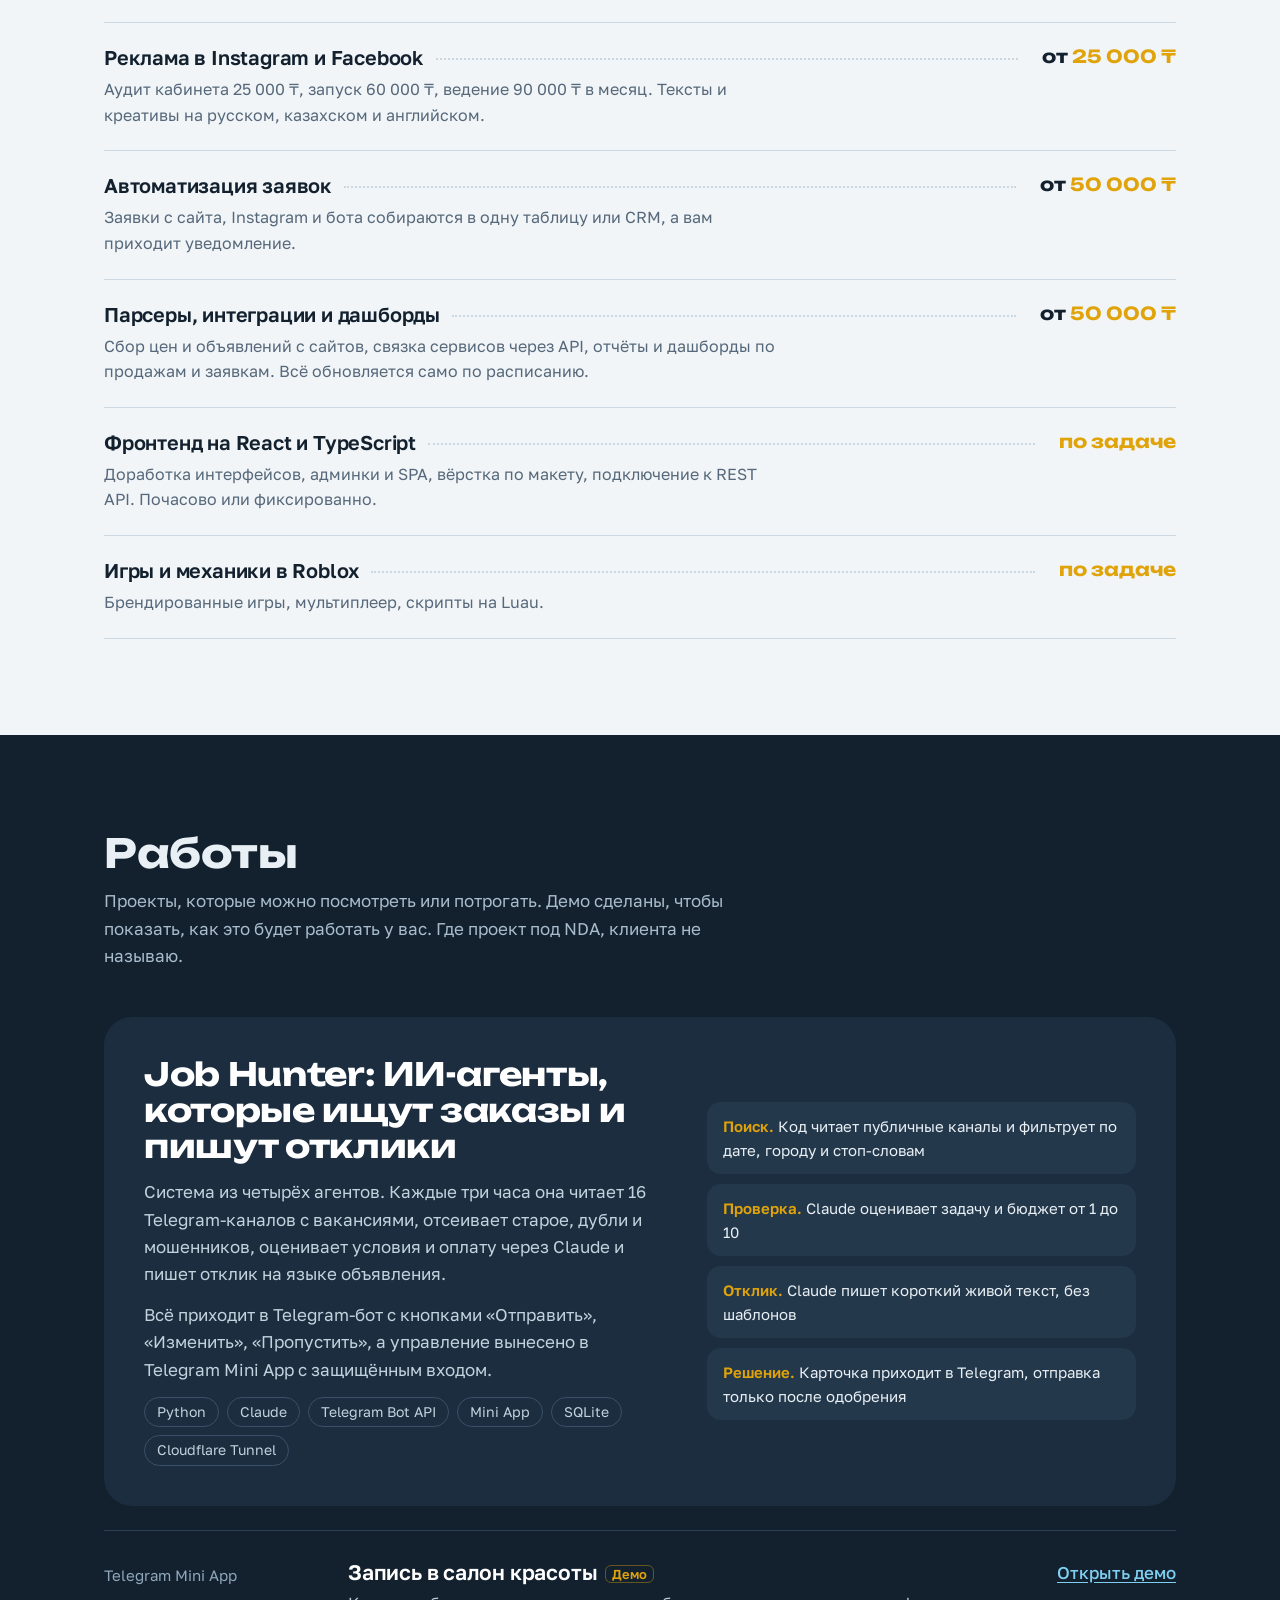
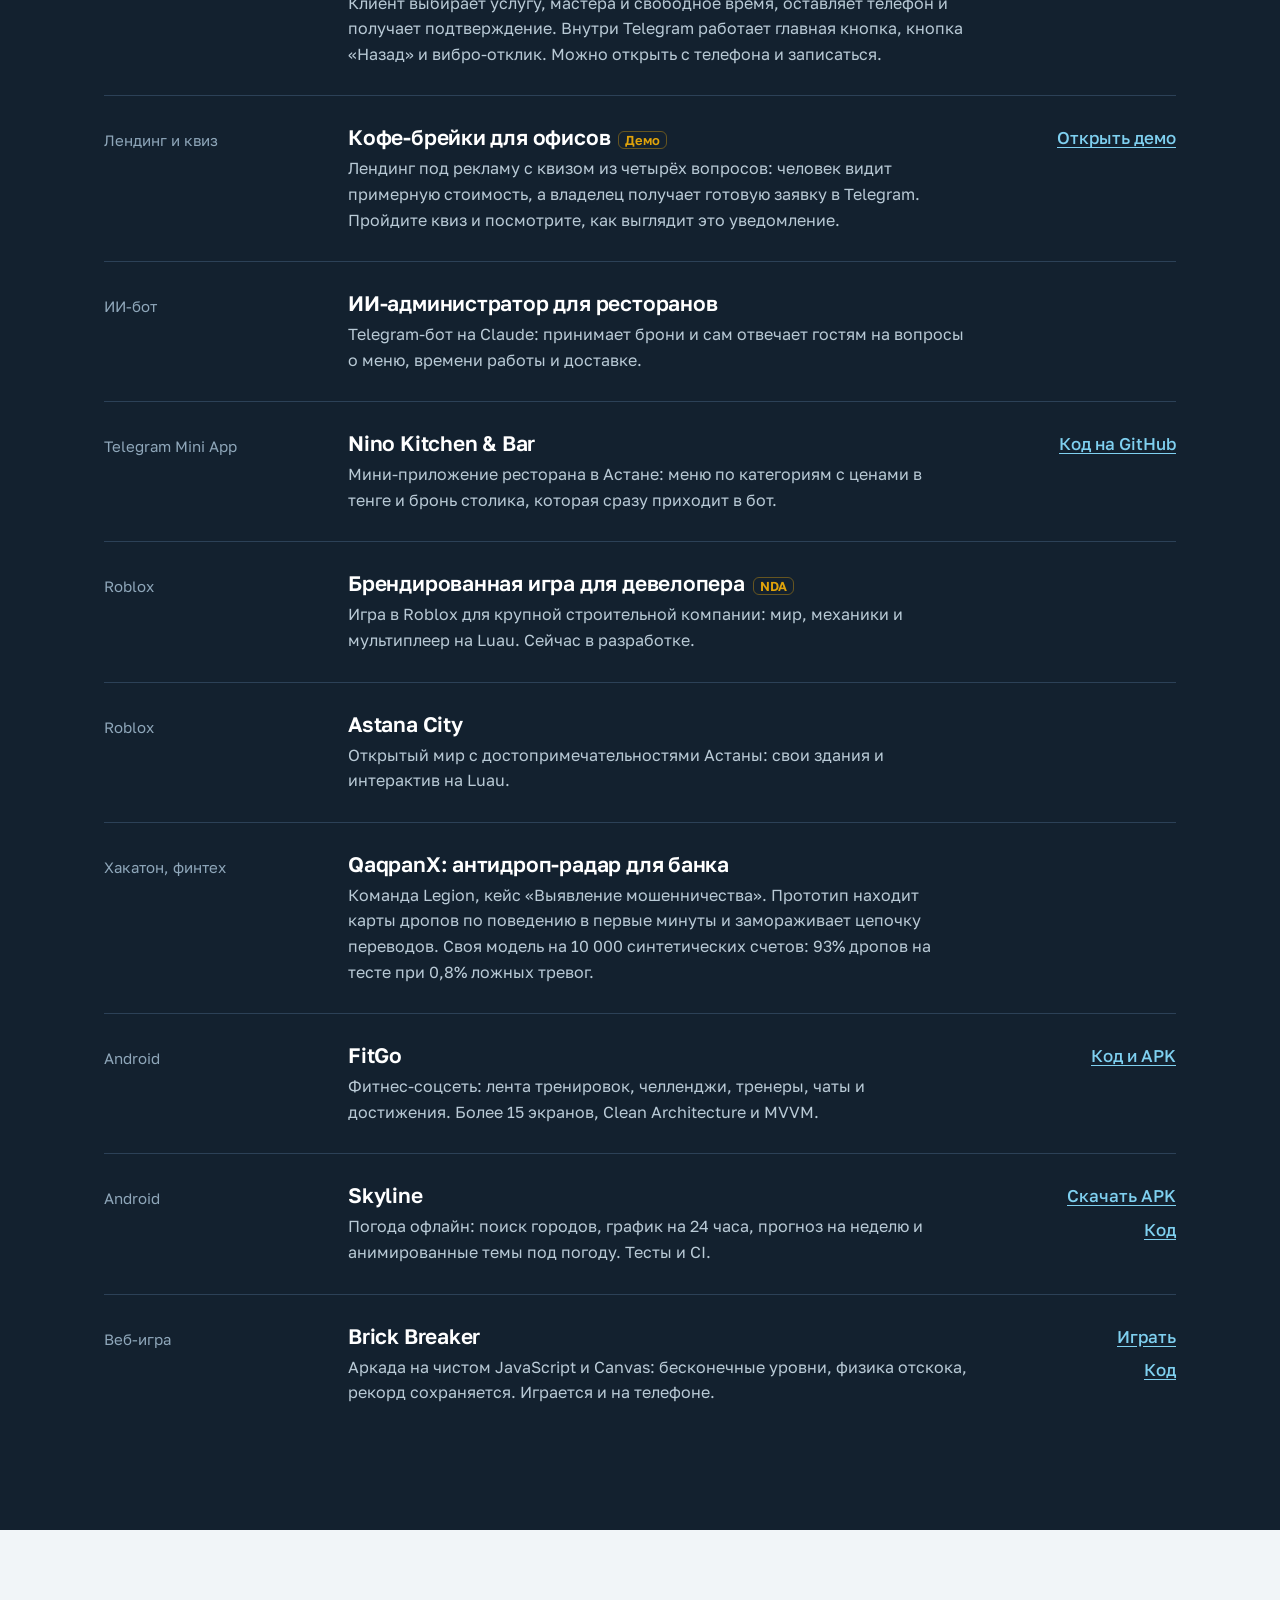
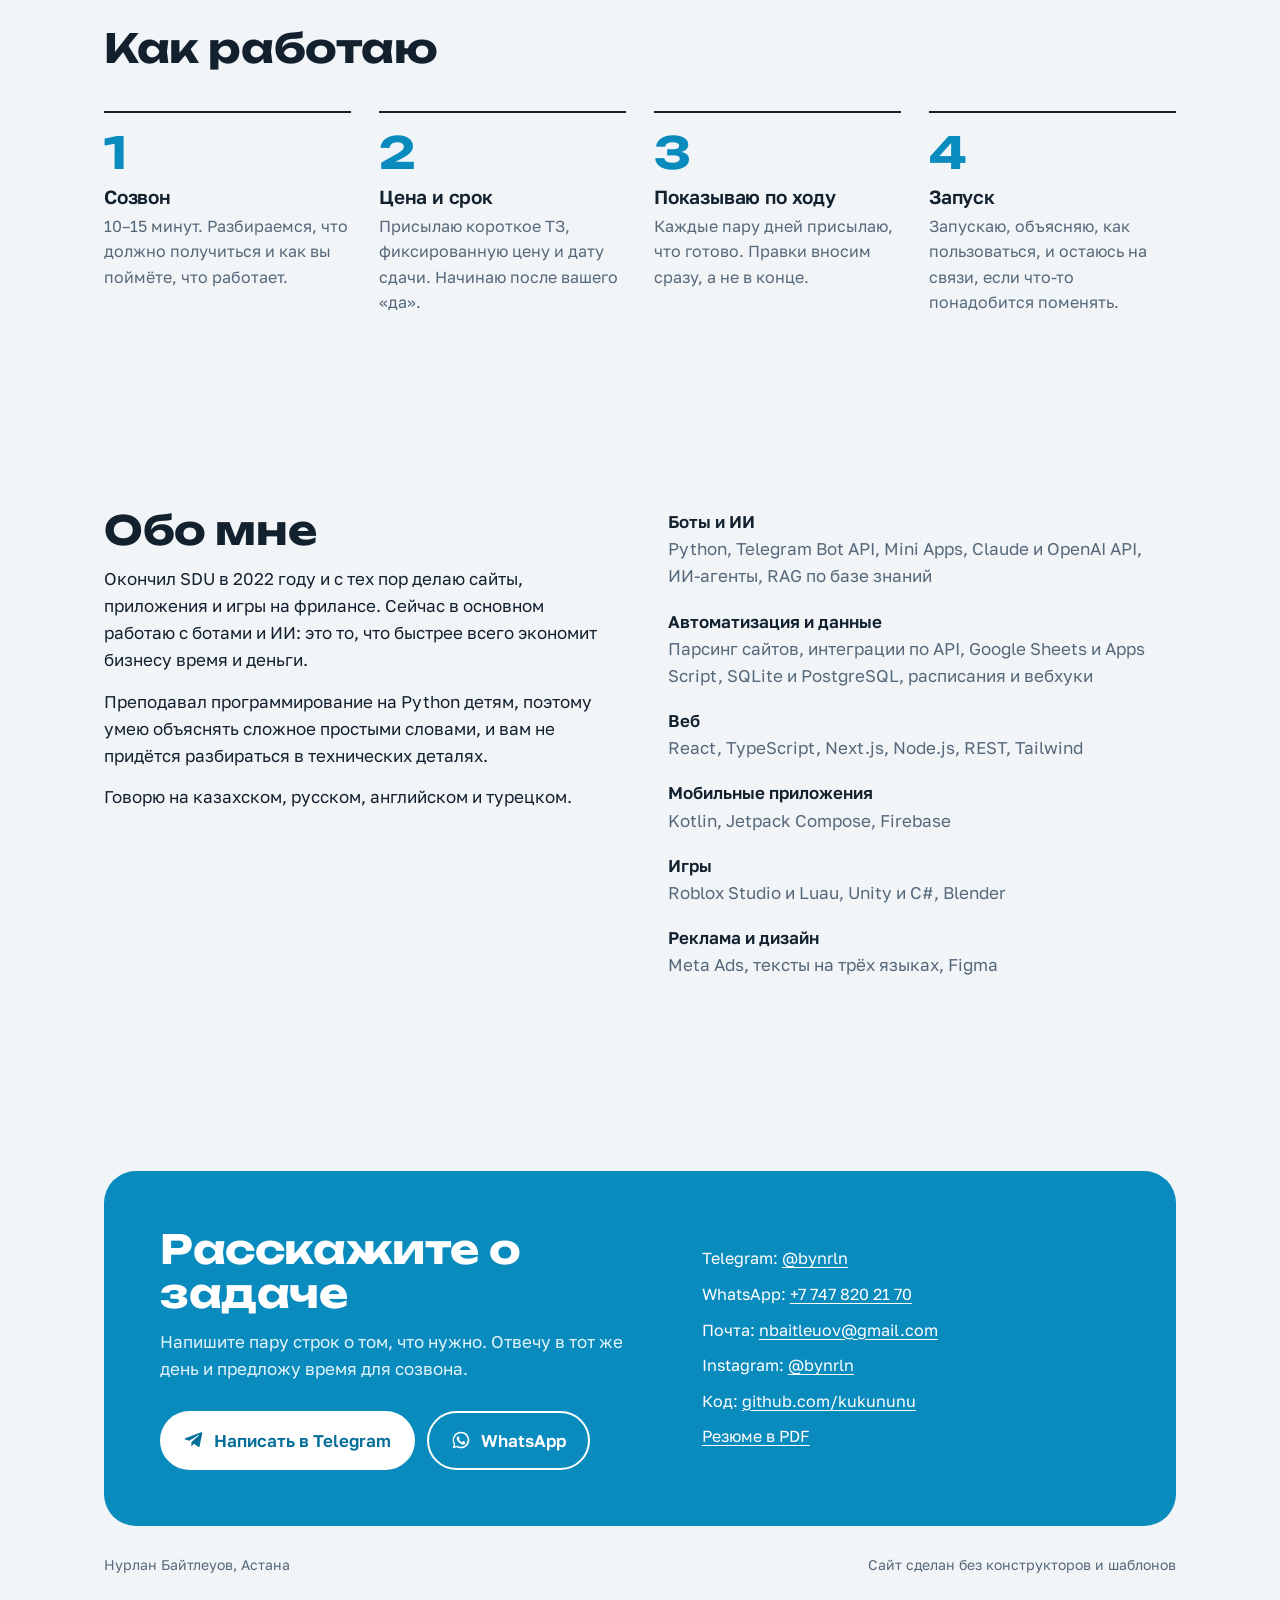
==== commit 52d80a0d: "Add demo projects: salon booking Mini App, coffee landing with quiz; add automation services Co-Auth" ====
--- a/index.html
+++ b/index.html
@@ -210,6 +210,8 @@
         <p>Аудит кабинета 25 000 ₸, запуск 60 000 ₸, ведение 90 000 ₸ в месяц. Тексты и креативы на русском, казахском и английском.</p></div>
       <div class="row"><h3>Автоматизация заявок</h3><span class="price">от <em>50 000 ₸</em></span>
         <p>Заявки с сайта, Instagram и бота собираются в одну таблицу или CRM, а вам приходит уведомление.</p></div>
+      <div class="row"><h3>Парсеры, интеграции и дашборды</h3><span class="price">от <em>50 000 ₸</em></span>
+        <p>Сбор цен и объявлений с сайтов, связка сервисов через API, отчёты и дашборды по продажам и заявкам. Всё обновляется само по расписанию.</p></div>
       <div class="row"><h3>Фронтенд на React и TypeScript</h3><span class="price"><em>по задаче</em></span>
         <p>Доработка интерфейсов, админки и SPA, вёрстка по макету, подключение к REST API. Почасово или фиксированно.</p></div>
       <div class="row"><h3>Игры и механики в Roblox</h3><span class="price"><em>по задаче</em></span>
@@ -221,7 +223,7 @@
 <section id="work">
   <div class="wrap">
     <h2>Работы</h2>
-    <p class="lead">Проекты, которые можно посмотреть или потрогать. Где проект под NDA, клиента не называю.</p>
+    <p class="lead">Проекты, которые можно посмотреть или потрогать. Демо сделаны, чтобы показать, как это будет работать у вас. Где проект под NDA, клиента не называю.</p>
 
     <article class="feature">
       <div>
@@ -239,6 +241,12 @@
     </article>
 
     <ul class="cases">
+      <li class="case"><span class="kind">Telegram Mini App</span>
+        <div><h3>Запись в салон красоты<span class="nda">Демо</span></h3><p>Клиент выбирает услугу, мастера и свободное время, оставляет телефон и получает подтверждение. Внутри Telegram работает главная кнопка, кнопка «Назад» и вибро-отклик. Можно открыть с телефона и записаться.</p></div>
+        <div class="links"><a href="demos/salon/">Открыть демо</a></div></li>
+      <li class="case"><span class="kind">Лендинг и квиз</span>
+        <div><h3>Кофе-брейки для офисов<span class="nda">Демо</span></h3><p>Лендинг под рекламу с квизом из четырёх вопросов: человек видит примерную стоимость, а владелец получает готовую заявку в Telegram. Пройдите квиз и посмотрите, как выглядит это уведомление.</p></div>
+        <div class="links"><a href="demos/coffee/">Открыть демо</a></div></li>
       <li class="case"><span class="kind">ИИ-бот</span>
         <div><h3>ИИ-администратор для ресторанов</h3><p>Telegram-бот на Claude: принимает брони и сам отвечает гостям на вопросы о меню, времени работы и доставке.</p></div>
         <div class="links"></div></li>
@@ -288,7 +296,8 @@
       <p>Говорю на казахском, русском, английском и турецком.</p>
     </div>
     <dl class="skills">
-      <dt>Боты и ИИ</dt><dd>Python, Telegram Bot API, Mini Apps, Claude и OpenAI API, ИИ-агенты</dd>
+      <dt>Боты и ИИ</dt><dd>Python, Telegram Bot API, Mini Apps, Claude и OpenAI API, ИИ-агенты, RAG по базе знаний</dd>
+      <dt>Автоматизация и данные</dt><dd>Парсинг сайтов, интеграции по API, Google Sheets и Apps Script, SQLite и PostgreSQL, расписания и вебхуки</dd>
       <dt>Веб</dt><dd>React, TypeScript, Next.js, Node.js, REST, Tailwind</dd>
       <dt>Мобильные приложения</dt><dd>Kotlin, Jetpack Compose, Firebase</dd>
       <dt>Игры</dt><dd>Roblox Studio и Luau, Unity и C#, Blender</dd>
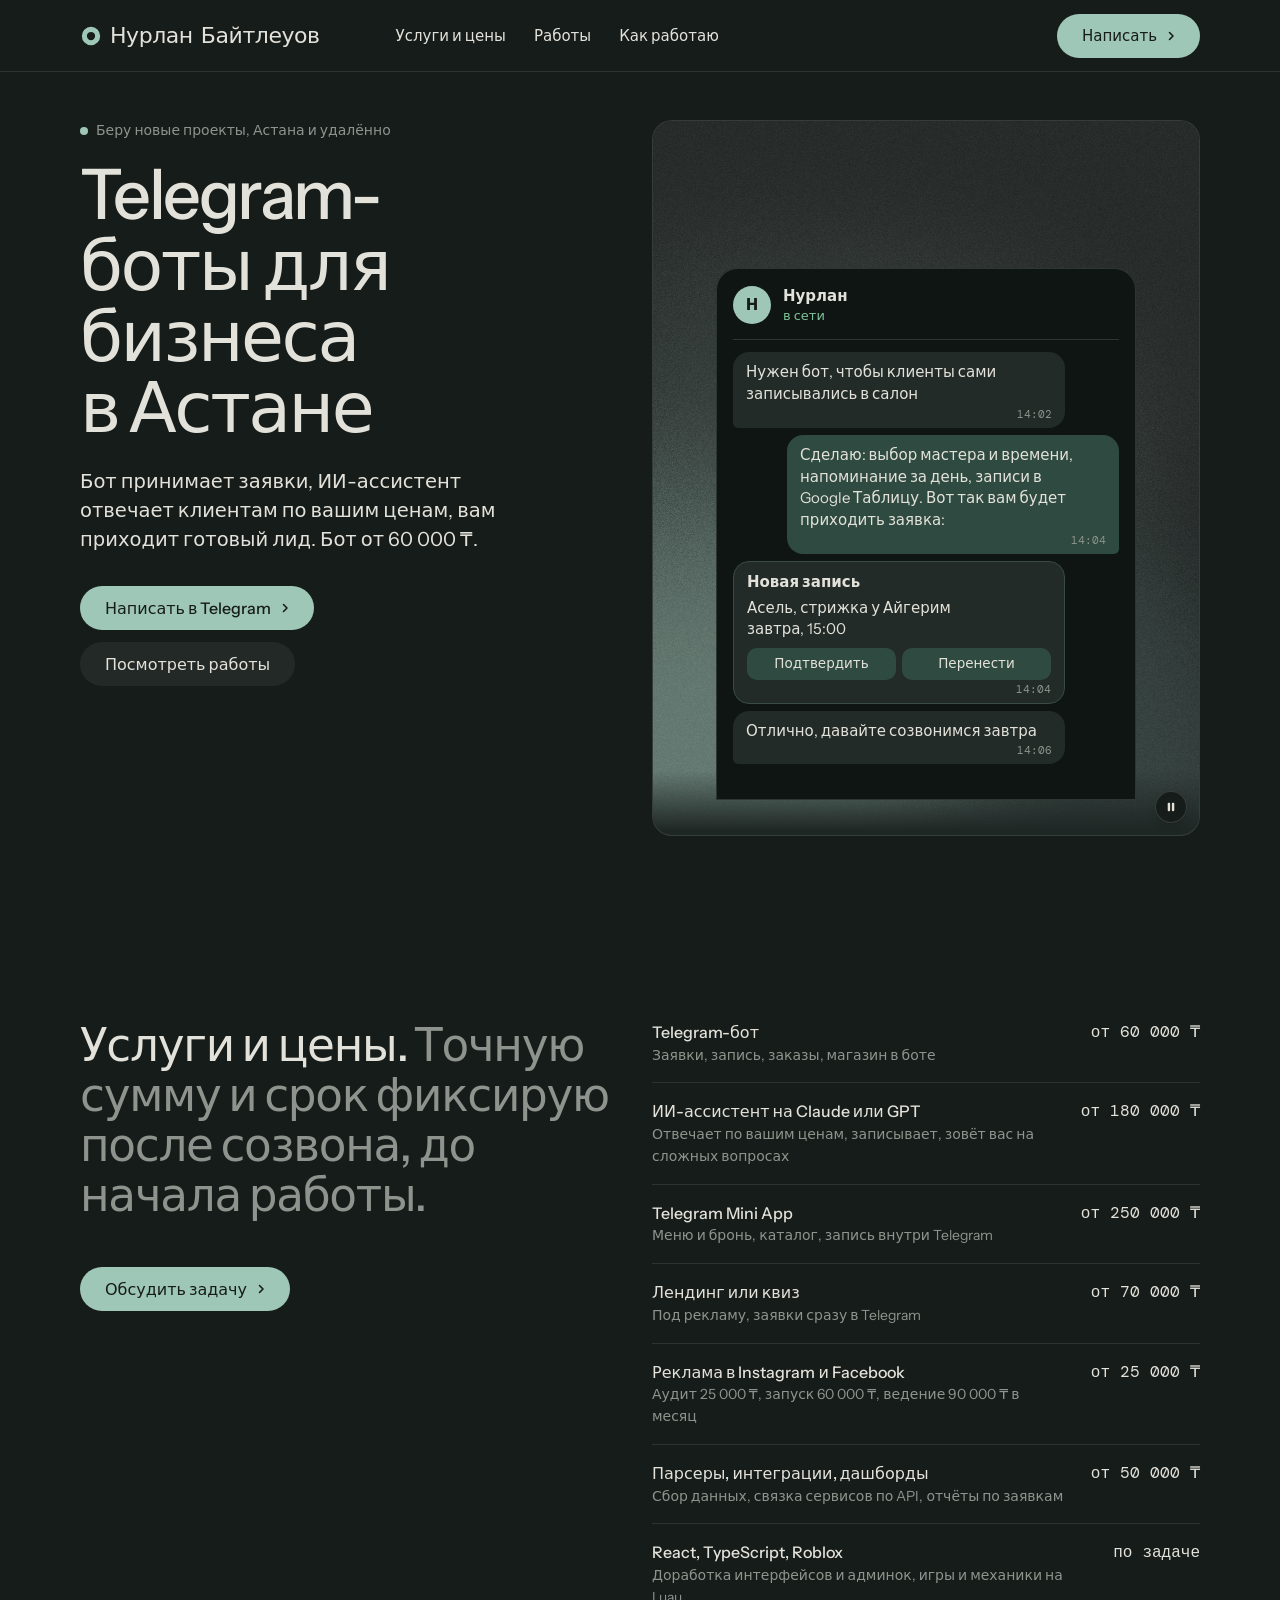
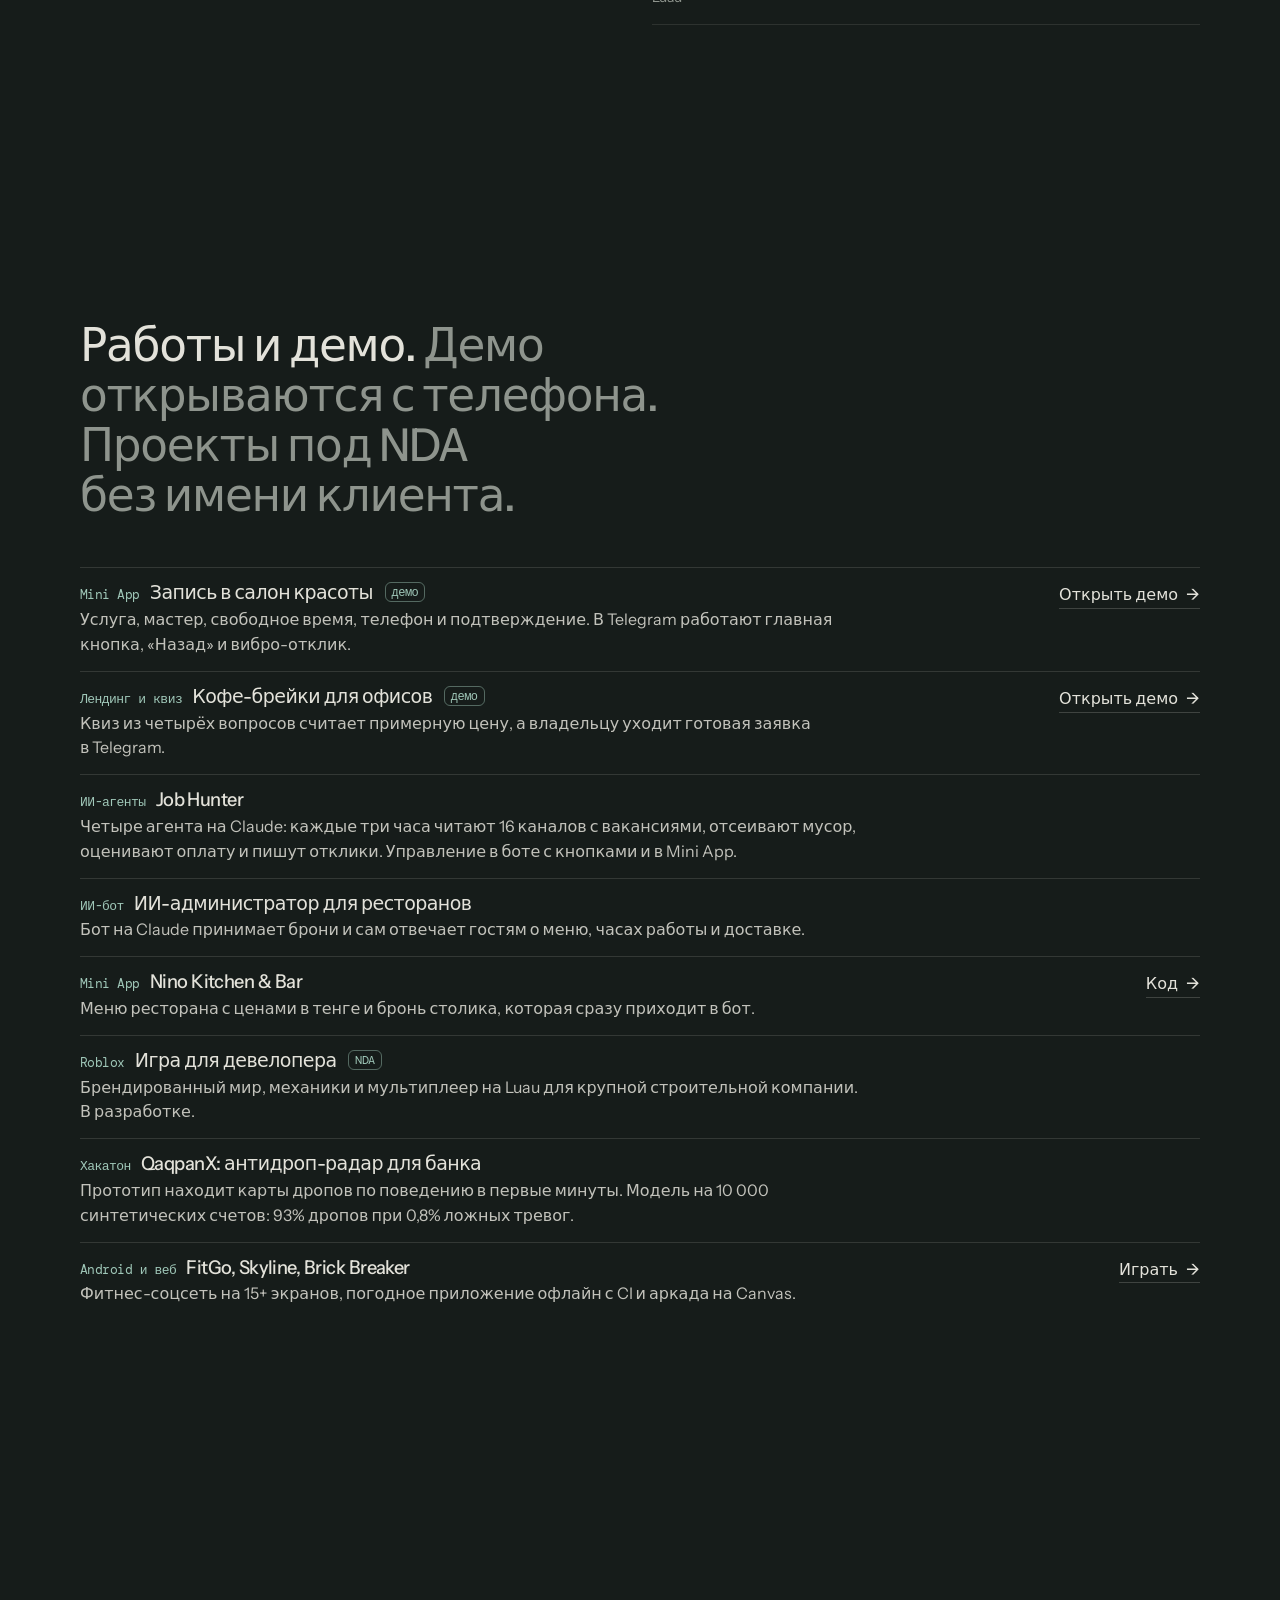
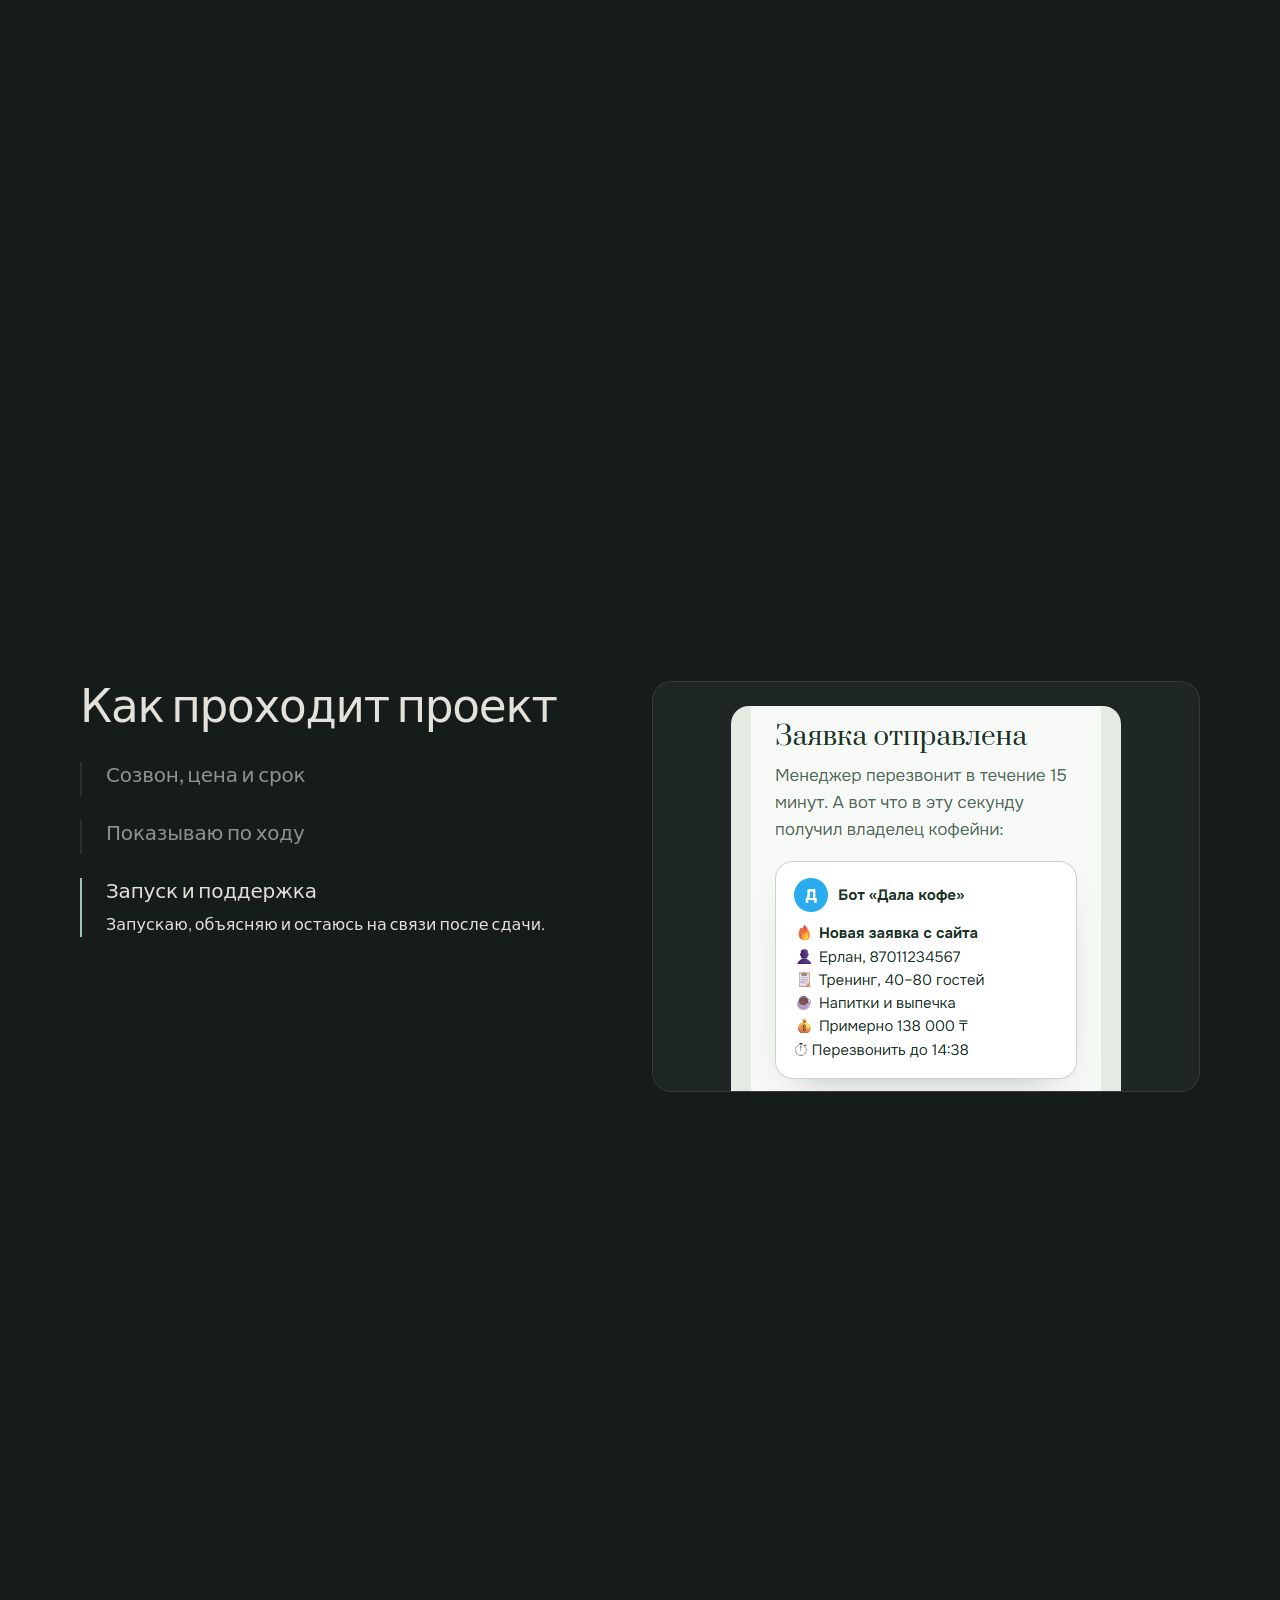
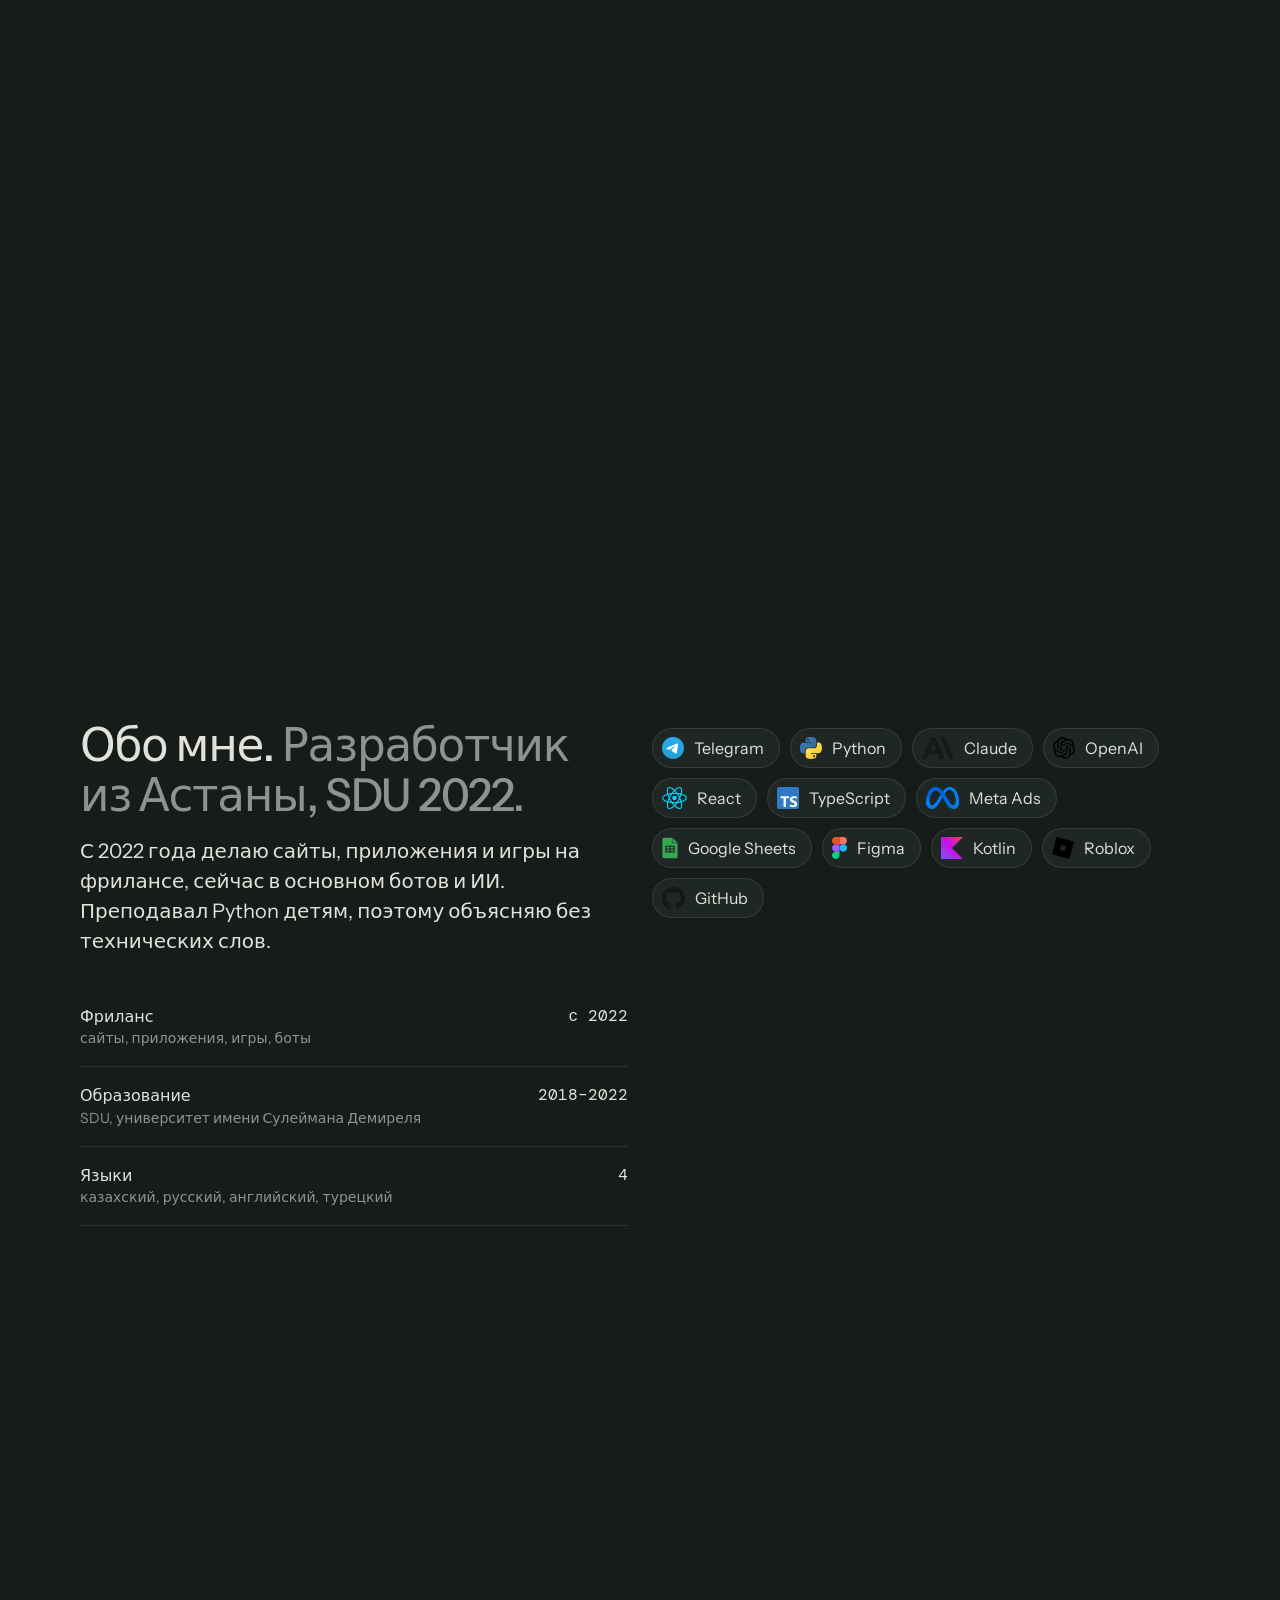
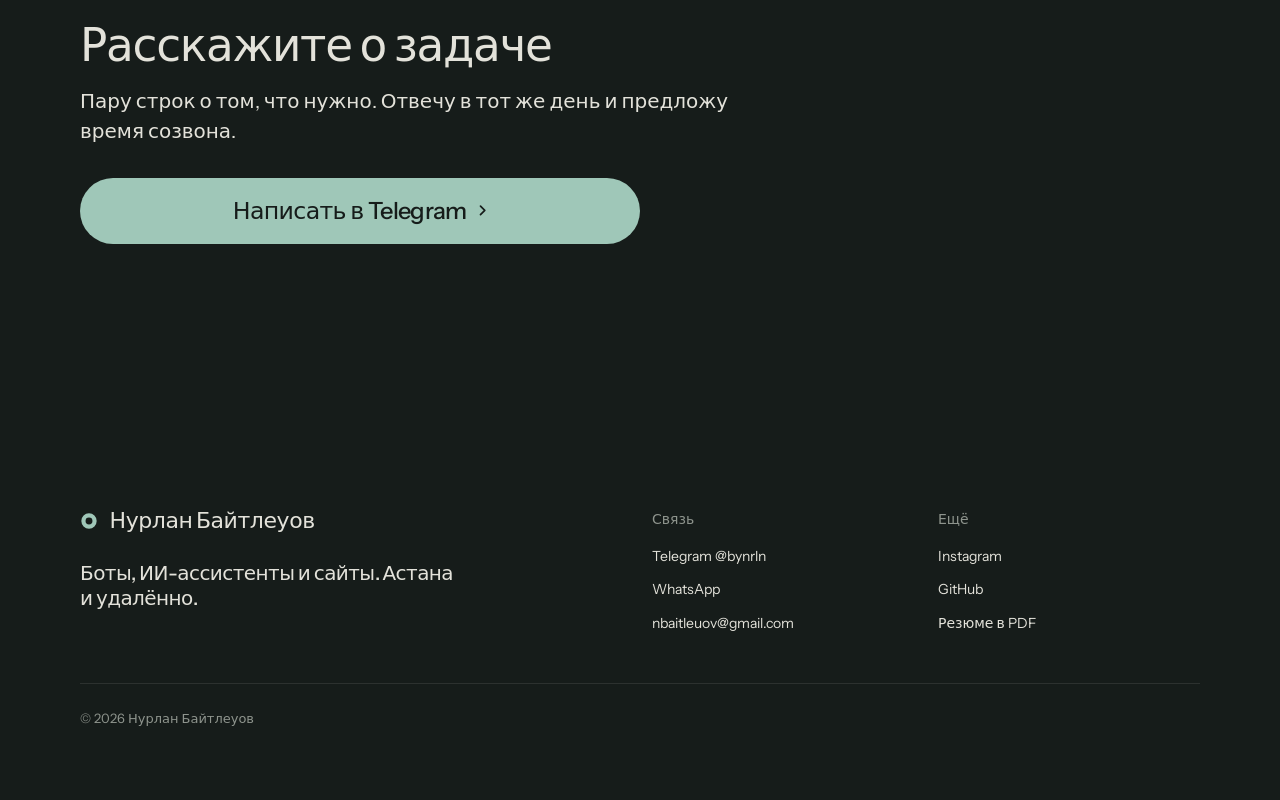
==== commit 60939bb3: "Redesign portfolio: dark split hero with live Telegram chat on grain-gradient, real tech icons, pinn" ====
--- a/index.html
+++ b/index.html
@@ -1,333 +1,244 @@
 ﻿<!doctype html>
-<html lang="ru">
+<!-- kind: software (a developer selling bots, AI assistants and Mini Apps). deal: hero split, palette green-black-bone
+     (near-black like a terminal, muted green like an "online" dot: calm, technical), type instrument, effect grain-gradient
+     behind the live chat UI, moment pinned-chapters on the process. Contacts are real on purpose: it is the owner's portfolio. -->
+<html lang="ru" data-type="software" data-radius="soft" data-ground="sage" data-buttons="pill" data-motion>
 <head>
 <meta charset="utf-8">
-<meta name="viewport" content="width=device-width, initial-scale=1">
-<title>Нурлан Байтлеуов: Telegram-боты, ИИ-ассистенты и сайты</title>
-<meta name="description" content="Делаю Telegram-ботов, ИИ-ассистентов на Claude и GPT, Mini Apps, лендинги и рекламу в Meta. Астана и удалённо.">
-<meta property="og:title" content="Нурлан Байтлеуов: боты, сайты и реклама для бизнеса">
-<meta property="og:description" content="Telegram-боты, ИИ-ассистенты, Mini Apps, лендинги, таргет. Астана и удалённо. Напишите, обсудим за 10 минут.">
+<meta name="viewport" content="width=device-width, initial-scale=1, viewport-fit=cover">
+<meta name="site-kind" content="software"><meta name="page-type" content="software">
+<title>Нурлан Байтлеуов: Telegram-боты и ИИ-ассистенты для бизнеса</title>
+<meta name="description" content="Делаю Telegram-ботов, ИИ-ассистентов на Claude и GPT, Mini Apps, лендинги и рекламу в Meta. Астана и удалённо. Бот от 60&nbsp;000&nbsp;₸.">
+<meta property="og:title" content="Нурлан Байтлеуов: боты, ИИ-ассистенты и сайты для бизнеса">
+<meta property="og:description" content="Telegram-боты, ИИ-ассистенты, Mini Apps, лендинги, таргет. Астана и удалённо. Бот от 60&nbsp;000&nbsp;₸.">
 <meta property="og:image" content="https://kukununu.github.io/og.png">
 <meta property="og:url" content="https://kukununu.github.io/">
 <meta name="twitter:card" content="summary_large_image">
+<meta name="theme-color" content="#161c1a">
+<link rel="icon" href="data:image/svg+xml,%3Csvg xmlns='http://www.w3.org/2000/svg' viewBox='0 0 32 32'%3E%3Crect width='32' height='32' rx='8' fill='%239fc7b8'/%3E%3Ctext x='16' y='22' font-family='Arial' font-weight='700' font-size='17' text-anchor='middle' fill='%23161c1a'%3EН%3C/text%3E%3C/svg%3E">
 <link rel="preconnect" href="https://fonts.googleapis.com">
 <link rel="preconnect" href="https://fonts.gstatic.com" crossorigin>
-<link href="https://fonts.googleapis.com/css2?family=Golos+Text:wght@400;500;600&family=Unbounded:wght@500;700&display=swap" rel="stylesheet">
+<link href="https://fonts.googleapis.com/css2?family=Instrument+Sans:wdth,wght@75..100,400..700&family=DM+Mono:wght@400;500&display=swap" rel="stylesheet">
+<link rel="stylesheet" href="assets/system.css">
+<link rel="stylesheet" href="assets/ui/cards.css">
+<link rel="stylesheet" href="assets/motion/motion.css">
+<link rel="stylesheet" href="assets/backgrounds/backgrounds.css">
+<link rel="stylesheet" href="assets/layout/layout.css">
+<link rel="stylesheet" href="assets/icons/icon.css">
 <style>
-:root{
-  --paper:#F1F5F8; --card:#FFFFFF; --ink:#13212F; --muted:#56687A; --line:#CCD8E1;
-  --sky:#0A8BBE; --sky-deep:#066F99; --gold:#E0A30A; --bubble:#DCEFF8;
-  --display:"Unbounded",system-ui,sans-serif; --text:"Golos Text",system-ui,sans-serif;
+:root {
+  --p-bg: #161c1a; --p-surface: #1f2725; --p-ink: #e3e2da; --p-muted: #8e948d;
+  --p-accent: #9fc7b8; --p-accent-ink: #161c1a; --p-action: #9fc7b8; --p-action-ink: #161c1a;
+  --p-inv-bg: #e3e2da; --p-inv-surface: #d3d2cb; --p-inv-ink: #161c1a; --p-inv-muted: #555a55;
+  --p-inv-accent: #161c1a; --p-inv-accent-ink: #e3e2da; --p-inv-action: #161c1a; --p-inv-action-ink: #e3e2da;
+  --font-display: "Instrument Sans", system-ui, sans-serif;
+  --font-text: "Instrument Sans", system-ui, sans-serif;
+  --font-mono: "DM Mono", ui-monospace, "SFMono-Regular", Menlo, Consolas, monospace;
+  --display-weight: 500;
+  --display-tracking: -0.028em;
+  --display-tracking-xl: -0.036em;
+  --display-stretch: 96%;
+  --ly-scale: 1.04;
 }
-*{box-sizing:border-box;margin:0;padding:0}
-html{scroll-behavior:smooth}
-body{background:var(--paper);color:var(--ink);font:400 17px/1.6 var(--text);-webkit-font-smoothing:antialiased}
-a{color:inherit}
-:focus-visible{outline:3px solid var(--gold);outline-offset:3px;border-radius:4px}
-.wrap{max-width:1120px;margin:0 auto;padding:0 24px}
-h1,h2,h3{font-family:var(--display);font-weight:700;line-height:1.12;letter-spacing:-.01em}
-h2{font-size:clamp(28px,4vw,40px);margin-bottom:12px}
-.lead{color:var(--muted);max-width:60ch}
-section{padding:96px 0}
-
-/* nav */
-nav{display:flex;justify-content:space-between;align-items:center;padding:22px 0}
-.logo{font:700 18px var(--display);text-decoration:none}
-nav ul{display:flex;gap:28px;list-style:none}
-nav ul a{text-decoration:none;color:var(--muted);font-weight:500}
-nav ul a:hover{color:var(--ink)}
-
-/* buttons */
-.btns{display:flex;flex-wrap:wrap;gap:12px}
-.btn{display:inline-flex;align-items:center;gap:10px;padding:14px 22px;border-radius:999px;font-weight:600;text-decoration:none;border:2px solid var(--ink);transition:background .15s,color .15s}
-.btn svg{width:20px;height:20px;flex:none}
-.btn.primary{background:var(--sky);border-color:var(--sky);color:#fff}
-.btn.primary:hover{background:var(--sky-deep);border-color:var(--sky-deep)}
-.btn:not(.primary):hover{background:var(--ink);color:#fff}
-
-/* hero */
-.hero{display:grid;grid-template-columns:1.1fr .9fr;gap:56px;align-items:center;padding:56px 0 96px}
-.hero h1{font-size:clamp(32px,4.4vw,52px);margin-bottom:24px}
-.hero .lead{font-size:19px;margin-bottom:32px}
-.avail{display:flex;align-items:center;gap:10px;margin-top:28px;color:var(--muted);font-size:15px}
-.avail i{width:10px;height:10px;border-radius:50%;background:#2DB36F;box-shadow:0 0 0 4px #2db36f2e}
-
-/* chat — the one memorable thing */
-.chat{background:var(--card);border-radius:28px;padding:20px 18px 24px;border:1px solid var(--line);box-shadow:0 30px 60px -30px #13212f40}
-.chat-head{display:flex;align-items:center;gap:12px;padding:0 4px 16px;border-bottom:1px solid var(--line);margin-bottom:16px}
-.ava{width:42px;height:42px;border-radius:50%;background:var(--sky);color:#fff;display:grid;place-items:center;font:700 16px var(--display)}
-.chat-head b{display:block;font-weight:600}
-.chat-head small{color:#2DB36F;font-size:13px}
-.msg{max-width:84%;padding:10px 14px 8px;border-radius:18px;margin:8px 0;font-size:15.5px;line-height:1.45;opacity:0;transform:translateY(8px);animation:pop .35s ease-out forwards}
-.msg time{display:block;text-align:right;font-size:11px;color:var(--muted);margin-top:2px}
-.them{background:var(--paper);border-bottom-left-radius:6px}
-.me{background:var(--bubble);margin-left:auto;border-bottom-right-radius:6px}
-.m1{animation-delay:.4s}.m2{animation-delay:1.6s}.m3{animation-delay:2.6s}.m4{animation-delay:3.8s}
-.typing{display:inline-flex;gap:4px;padding:12px 14px;background:var(--bubble);border-radius:18px;margin:8px 0 0 auto;width:max-content;float:right;opacity:0;animation:blink 1s 1s 1 both}
-.typing span{width:6px;height:6px;border-radius:50%;background:var(--muted)}
-.chat-note{clear:both;font-size:13px;color:var(--muted);margin-top:14px;text-align:center}
-@keyframes pop{to{opacity:1;transform:none}}
-@keyframes blink{0%,100%{opacity:0}10%,90%{opacity:1}}
-
-/* price list */
-.prices{margin-top:40px;border-top:2px solid var(--ink)}
-.row{display:grid;grid-template-columns:1fr auto;gap:8px 24px;padding:22px 0;border-bottom:1px solid var(--line)}
-.row h3{font:600 20px var(--text);display:flex;align-items:baseline;gap:12px}
-.row h3::after{content:"";flex:1;border-bottom:2px dotted var(--line);transform:translateY(-5px)}
-.row .price{font:700 18px var(--display);color:var(--ink);white-space:nowrap;align-self:baseline}
-.row .price em{font-style:normal;color:var(--gold)}
-.row p{grid-column:1/-1;color:var(--muted);max-width:68ch;font-size:16px}
-
-/* cases */
-#work{background:var(--ink);color:#E9F0F5}
-#work .lead{color:#A9BCCB}
-.feature{display:grid;grid-template-columns:1.2fr 1fr;gap:48px;margin:48px 0 24px;padding:40px;border-radius:28px;background:#1B2D3F}
-.feature h3{font-size:clamp(24px,3vw,32px);margin-bottom:14px;color:#fff}
-.feature p{color:#C3D2DD;margin-bottom:14px}
-.flow{list-style:none;display:grid;gap:10px;align-content:center}
-.flow li{background:#24384C;border-radius:14px;padding:12px 16px;font-size:15px;color:#E9F0F5}
-.flow b{color:var(--gold);font-weight:600}
-.stack{display:flex;flex-wrap:wrap;gap:8px;margin-top:8px}
-.stack span{border:1px solid #3A5068;border-radius:999px;padding:3px 12px;font-size:14px;color:#C3D2DD}
-.cases{list-style:none}
-.case{display:grid;grid-template-columns:220px 1fr auto;gap:24px;align-items:start;padding:28px 0;border-top:1px solid #2C4157}
-.case .kind{color:#8FA7BA;font-size:15px;padding-top:4px}
-.case h3{font:600 21px var(--text);color:#fff;margin-bottom:6px}
-.case p{color:#B9CAD6;max-width:62ch;font-size:16px}
-.case .links{display:flex;flex-direction:column;gap:6px;text-align:right;white-space:nowrap}
-.case .links a{color:#7FD0F0;font-weight:500;text-underline-offset:3px}
-.nda{display:inline-block;margin-left:8px;font-size:13px;color:var(--gold);border:1px solid #E0A30A66;border-radius:6px;padding:0 6px;vertical-align:middle}
-
-/* process */
-.steps{display:grid;grid-template-columns:repeat(4,1fr);gap:28px;margin-top:40px;counter-reset:s}
-.step{counter-increment:s;border-top:2px solid var(--ink);padding-top:18px}
-.step::before{content:counter(s);font:700 44px var(--display);color:var(--sky);display:block;margin-bottom:10px;line-height:1}
-.step h3{font:600 19px var(--text);margin-bottom:6px}
-.step p{color:var(--muted);font-size:16px}
-
-/* about */
-.about{display:grid;grid-template-columns:1fr 1fr;gap:56px}
-.about p+p{margin-top:14px}
-.skills dt{font-weight:600;margin-top:18px}
-.skills dt:first-child{margin-top:0}
-.skills dd{color:var(--muted)}
-
-/* contact */
-#contact{padding-bottom:64px}
-.cta{background:var(--sky);color:#fff;border-radius:32px;padding:56px;display:grid;grid-template-columns:1.2fr 1fr;gap:40px;align-items:center}
-.cta h2{color:#fff}
-.cta p{color:#E2F4FB}
-.cta .btn{border-color:#fff;color:#fff}
-.cta .btn.primary{background:#fff;color:var(--sky-deep)}
-.cta .btn.primary:hover{background:var(--ink);border-color:var(--ink);color:#fff}
-.cta .btn:not(.primary):hover{background:#fff;color:var(--sky-deep)}
-.contacts{list-style:none;display:grid;gap:10px;font-size:16px}
-.contacts a{text-underline-offset:3px}
-footer{padding:28px 0 40px;color:var(--muted);font-size:14px;display:flex;justify-content:space-between;flex-wrap:wrap;gap:12px}
-
-@media (max-width:900px){
-  .hero,.feature,.about,.cta{grid-template-columns:1fr}
-  .hero{padding-top:24px;gap:40px}
-  .steps{grid-template-columns:1fr 1fr}
-  .case{grid-template-columns:1fr}
-  .case .links{flex-direction:row;text-align:left;gap:18px}
-  nav ul{display:none}
-  section{padding:72px 0}
-  .feature,.cta{padding:28px}
-}
-@media (max-width:520px){
-  body{font-size:16px}
-  .wrap{padding:0 16px}
-  .steps{grid-template-columns:1fr}
-  .row{grid-template-columns:1fr}
-  .row h3::after{display:none}
-  .btn{width:100%;justify-content:center}
-}
-@media (prefers-reduced-motion:reduce){
-  .msg{animation:none;opacity:1;transform:none}
-  .typing{display:none}
-  html{scroll-behavior:auto}
-}
+/* page CSS: the live chat inside the hero frame (the product's own UI as HTML) */
+.tchat { position: absolute; left: 0; right: 0; margin: 0 auto; top: 56px; width: min(420px, calc(100% - 48px)); transform: none;
+  background: #0f1513; border: 1px solid #2c3632; border-radius: 22px 22px 0 0; padding: 16px 16px 28px; bottom: 0;
+  font-size: 15px; line-height: 1.45; color: #e3e2da; overflow: hidden; }
+.tchat__head { display: flex; align-items: center; gap: 12px; padding-bottom: 14px; border-bottom: 1px solid #2c3632; margin-bottom: 12px; }
+.tchat__ava { width: 38px; height: 38px; border-radius: 50%; background: #9fc7b8; color: #161c1a; display: grid; place-items: center; font-weight: 600; }
+.tchat__head small { display: block; color: #7fc49a; font-size: 13px; }
+.tmsg { max-width: 86%; padding: 9px 13px 7px; border-radius: 16px; margin: 7px 0; }
+.tmsg time { display: block; text-align: right; font: 11px var(--font-mono); color: #8e948d; margin-top: 2px; }
+.tmsg--in { background: #222b28; border-bottom-left-radius: 5px; }
+.tmsg--out { background: #2f4a40; margin-left: auto; border-bottom-right-radius: 5px; }
+.tmsg--card { background: #222b28; border: 1px solid #3a4a44; }
+.tmsg--card b { display: block; margin-bottom: 4px; }
+.tbtns { display: grid; grid-template-columns: 1fr 1fr; gap: 6px; margin-top: 8px; }
+.tbtns span { text-align: center; background: #2f4a40; border-radius: 10px; padding: 6px; font-size: 13.5px; }
+.tchat .tmsg { opacity: 0; transform: translateY(6px); animation: tpop .4s ease-out forwards; }
+.tchat .tmsg:nth-of-type(1) { animation-delay: .5s } .tchat .tmsg:nth-of-type(2) { animation-delay: 1.5s }
+.tchat .tmsg:nth-of-type(3) { animation-delay: 2.5s } .tchat .tmsg:nth-of-type(4) { animation-delay: 3.5s }
+@keyframes tpop { to { opacity: 1; transform: none; } }
+@media (prefers-reduced-motion: reduce) { .tchat .tmsg { animation: none; opacity: 1; transform: none; } }
+.frame--split .tchat { z-index: 3; }
+.frame--split .stage { z-index: 0; }
+@media (max-width: 400px) { .nav__actions, .last-name { display: none; } }
+@media (max-width: 767px) { .hero .frame--split { aspect-ratio: auto; height: 260px; min-height: 0; } .hero .tchat { top: 24px; } }
+/* price rows: hard numbers in the mono face */
+.rows .rows__name small { display: block; font-weight: 400; color: var(--muted); font-size: var(--t-small); }
+.rows .rows__value { font-family: var(--font-mono); white-space: nowrap; }
+/* work list */
+.work { list-style: none; padding: 0; margin: 0; }
+.work li { display: grid; grid-template-columns: 1fr auto; gap: 24px; padding: 14px 0; border-top: 1px solid color-mix(in srgb, var(--ink) 14%, transparent); align-items: start; }
+.work .k { color: var(--accent); font-family: var(--font-mono); font-size: 13px; margin-right: 10px; font-weight: 400; }
+.work h3 { font-size: 19px; margin: 0 0 2px; }
+.work p { color: color-mix(in srgb, var(--ink) 84%, var(--bg)); margin: 0; max-width: 72ch; }
+.work .tag { font: 12px var(--font-mono); color: var(--accent); border: 1px solid color-mix(in srgb, var(--accent) 45%, transparent); border-radius: 6px; padding: 1px 6px; margin-left: 8px; vertical-align: 3px; }
+@media (max-width: 767px) { .work li { gap: 4px 12px; } .work .k { display: none; } .work p { font-size: 15px; } }
+/* step visuals for the pinned chapters */
+.vis-card { width: 100%; height: 100%; display: grid; place-items: center; background: var(--surface); padding: 24px; }
+.vis-card img { max-height: 100%; width: auto; border-radius: 18px; }
+.vis-list { background: #0f1513; border: 1px solid #2c3632; border-radius: 16px; padding: 20px 22px; width: min(440px, 100%); font-size: 15px; }
+.vis-list div { display: flex; justify-content: space-between; gap: 16px; padding: 9px 0; border-bottom: 1px solid #2c3632; }
+.vis-list div:last-child { border: 0; }
+.vis-list span:last-child { font-family: var(--font-mono); color: var(--accent); }
+.stack-icons { display: flex; flex-wrap: wrap; gap: 10px; margin-top: 8px; }
 </style>
+<script>document.documentElement.classList.add('m-enter');setTimeout(()=>document.documentElement.classList.add('m-enter-done'),700)</script>
+<script>document.documentElement.classList.add('mo-js');setTimeout(()=>document.documentElement.classList.add('mo-safe'),2500)</script>
+<link rel="modulepreload" href="assets/moments/moments.js"><link rel="modulepreload" href="assets/moments/lib.js">
+<link rel="modulepreload" href="assets/moments/pinned-chapters/moment.js">
 </head>
 <body>
-<svg width="0" height="0" style="position:absolute" aria-hidden="true">
-  <symbol id="tg" viewBox="0 0 24 24"><path fill="currentColor" d="M21.9 4.3 18.7 19.4c-.2 1.1-.9 1.3-1.8.8l-4.9-3.6-2.4 2.3c-.3.3-.5.5-1 .5l.4-5 9.1-8.2c.4-.4-.1-.6-.6-.2L6.3 13 1.5 11.5c-1-.3-1.1-1 .2-1.5L20.6 2.8c.9-.3 1.6.2 1.3 1.5z"/></symbol>
-  <symbol id="wa" viewBox="0 0 24 24"><path fill="currentColor" d="M12 2a10 10 0 0 0-8.6 15.1L2 22l5-1.3A10 10 0 1 0 12 2zm0 18.2c-1.6 0-3.1-.4-4.4-1.2l-.3-.2-3 .8.8-2.9-.2-.3A8.2 8.2 0 1 1 12 20.2zm4.5-6.1c-.2-.1-1.5-.7-1.7-.8-.2-.1-.4-.1-.6.1l-.8 1c-.1.2-.3.2-.5.1a6.7 6.7 0 0 1-3.3-2.9c-.2-.4.2-.4.7-1.2.1-.2 0-.3 0-.4l-.8-1.8c-.2-.5-.4-.4-.6-.4h-.5c-.2 0-.4.1-.7.3-.2.3-.9.9-.9 2.2s.9 2.5 1.1 2.7c.1.2 1.8 2.8 4.4 3.9 1.6.7 2.3.8 3.1.6.5-.1 1.5-.6 1.7-1.2.2-.6.2-1.1.2-1.2-.1-.1-.2-.2-.5-.3z"/></symbol>
-</svg>
-
-<div class="wrap">
-  <nav aria-label="Основное меню">
-    <a class="logo" href="#">Нурлан Байтлеуов</a>
-    <ul>
-      <li><a href="#services">Услуги и цены</a></li>
-      <li><a href="#work">Работы</a></li>
-      <li><a href="#process">Как работаю</a></li>
-      <li><a href="#contact">Контакты</a></li>
-    </ul>
-  </nav>
-
-  <header class="hero">
-    <div>
-      <h1>Боты, ИИ-ассистенты и сайты, через которые приходят клиенты</h1>
-      <p class="lead">Я Нурлан, разработчик из Астаны. Пишу ботов на Python, ИИ-ассистентов на Claude и GPT, Mini Apps и лендинги на React, настраиваю рекламу в Instagram и Facebook. Работаю с бизнесом в Казахстане и удалённо.</p>
-      <div class="btns">
-        <a class="btn primary" href="https://t.me/bynrln"><svg aria-hidden="true"><use href="#tg"/></svg>Написать в Telegram</a>
-        <a class="btn" href="https://wa.me/77478202170"><svg aria-hidden="true"><use href="#wa"/></svg>WhatsApp</a>
-      </div>
-      <p class="avail"><i aria-hidden="true"></i>Беру новые проекты. Созвон 10–15 минут в любой будний день.</p>
-    </div>
-
-    <div class="chat" role="img" aria-label="Пример переписки: клиент просит бота для записи в салон, Нурлан предлагает решение и созвон">
-      <div class="chat-head">
-        <div class="ava" aria-hidden="true">Н</div>
-        <div><b>Нурлан</b><small>в сети</small></div>
-      </div>
-      <p class="msg them m1">Здравствуйте! Нужен бот, чтобы клиенты сами записывались в салон<time>14:02</time></p>
-      <div class="typing" aria-hidden="true"><span></span><span></span><span></span></div>
-      <p class="msg me m2">Добрый день! Сделаю: клиент выбирает мастера и время, за день бот напоминает о визите, все записи падают в Google Таблицу<time>14:04</time></p>
-      <p class="msg me m3">Могу показать похожего бота на созвоне, это 10 минут. Когда удобно?<time>14:04</time></p>
-      <p class="msg them m4">Давайте завтра в 15:00<time>14:06</time></p>
-      <p class="chat-note">Так обычно начинается проект</p>
-    </div>
-  </header>
-</div>
-
-<section id="services">
+<header class="nav">
+  <div class="wrap nav__bar">
+    <a class="skip-link" href="#top">К содержанию</a>
+    <a class="nav__logo" href="#top"><span class="mark" data-mark="ring" aria-hidden="true"></span>Нурлан<span class="last-name"> Байтлеуов</span></a>
+    <nav class="nav__links" aria-label="Основное меню">
+      <div class="nav__item"><a class="nav__link" href="#services">Услуги и цены</a></div>
+      <div class="nav__item"><a class="nav__link" href="#work">Работы</a></div>
+      <div class="nav__item"><a class="nav__link" href="#process">Как работаю</a></div>
+    </nav>
+    <div class="nav__actions">
+      <a class="btn btn--primary" href="https://t.me/bynrln">Написать</a>
+    </div>
+    <button class="nav__toggle" type="button" aria-expanded="false" aria-label="Меню"><svg width="18" height="18" viewBox="0 0 18 18" aria-hidden="true"><path d="M2 5h14M2 13h14" stroke="currentColor" stroke-width="1.6" stroke-linecap="round"/></svg></button>
+  </div>
+</header>
+
+<main id="top">
+  <section class="hero hero--split" data-enter aria-labelledby="hero-h">
+    <div class="wrap"><div class="hero-text grid hero__grid">
+      <div class="hero__text span-5">
+        <p class="hero__kicker"><span class="dot" aria-hidden="true"></span>Беру новые проекты, Астана и удалённо</p>
+        <h1 id="hero-h">Telegram-боты для бизнеса в Астане</h1>
+        <p class="hero__lead">Бот принимает заявки, ИИ-ассистент отвечает клиентам по вашим ценам, вам приходит готовый лид. Бот от 60&nbsp;000&nbsp;₸.</p>
+        <div class="btn-row"><a class="btn btn--primary" href="https://t.me/bynrln">Написать в Telegram</a><a class="btn btn--secondary" href="#work">Посмотреть работы</a></div>
+      </div>
+      <div class="frame frame--split span-6 start-7" data-visual>
+        <div class="stage stage--fade-b" data-fx="grain-gradient" data-fx-seed="11" aria-hidden="true"></div>
+        <div class="tchat" role="img" aria-label="Переписка в Telegram: клиент просит бота для записи, Нурлан предлагает решение и показывает карточку заявки">
+          <div class="tchat__head"><div class="tchat__ava" aria-hidden="true">Н</div><div><b>Нурлан</b><small>в сети</small></div></div>
+          <p class="tmsg tmsg--in">Нужен бот, чтобы клиенты сами записывались в салон<time>14:02</time></p>
+          <p class="tmsg tmsg--out">Сделаю: выбор мастера и времени, напоминание за день, записи в Google Таблицу. Вот так вам будет приходить заявка:<time>14:04</time></p>
+          <div class="tmsg tmsg--card"><b>Новая запись</b>Асель, стрижка у Айгерим<br>завтра, 15:00<div class="tbtns"><span>Подтвердить</span><span>Перенести</span></div><time>14:04</time></div>
+          <p class="tmsg tmsg--in">Отлично, давайте созвонимся завтра<time>14:06</time></p>
+        </div>
+      </div>
+    </div></div>
+  </section>
+
+  <section class="section" id="services" style="--h: 1" aria-labelledby="services-h">
+    <div class="wrap grid grid--top">
+      <div class="span-6">
+        <div class="section-head">
+          <h2 id="services-h">Услуги и цены. <span class="muted">Точную сумму и срок фиксирую после созвона, до начала работы.</span></h2>
+        </div>
+        <div class="btn-row"><a class="btn btn--primary" href="https://t.me/bynrln">Обсудить задачу</a></div>
+      </div>
+      <ul class="rows span-6 start-7">
+        <li><span class="rows__name">Telegram-бот<small>Заявки, запись, заказы, магазин в боте</small></span><span class="rows__value">от 60&nbsp;000&nbsp;₸</span></li>
+        <li><span class="rows__name">ИИ-ассистент на Claude или GPT<small>Отвечает по вашим ценам, записывает, зовёт вас на сложных вопросах</small></span><span class="rows__value">от 180 000 ₸</span></li>
+        <li><span class="rows__name">Telegram Mini App<small>Меню и бронь, каталог, запись внутри Telegram</small></span><span class="rows__value">от 250 000 ₸</span></li>
+        <li><span class="rows__name">Лендинг или квиз<small>Под рекламу, заявки сразу в Telegram</small></span><span class="rows__value">от 70 000 ₸</span></li>
+        <li><span class="rows__name">Реклама в Instagram и Facebook<small>Аудит 25 000 ₸, запуск 60 000 ₸, ведение 90 000 ₸ в месяц</small></span><span class="rows__value">от 25 000 ₸</span></li>
+        <li><span class="rows__name">Парсеры, интеграции, дашборды<small>Сбор данных, связка сервисов по API, отчёты по заявкам</small></span><span class="rows__value">от 50 000 ₸</span></li>
+        <li><span class="rows__name">React, TypeScript, Roblox<small>Доработка интерфейсов и админок, игры и механики на Luau</small></span><span class="rows__value">по задаче</span></li>
+      </ul>
+    </div>
+  </section>
+
+  <section class="section" id="work" style="--h: 2" aria-labelledby="work-h">
+    <div class="wrap">
+      <div class="section-head">
+        <h2 id="work-h">Работы и демо. <span class="muted">Демо открываются с телефона. Проекты под NDA без имени клиента.</span></h2>
+      </div>
+      <ul class="work">
+        <li><div><h3><span class="k">Mini App</span>Запись в салон красоты <span class="tag">демо</span></h3><p>Услуга, мастер, свободное время, телефон и подтверждение. В Telegram работают главная кнопка, «Назад» и вибро-отклик.</p></div><a class="link" href="demos/salon/">Открыть демо</a></li>
+        <li><div><h3><span class="k">Лендинг и квиз</span>Кофе-брейки для офисов <span class="tag">демо</span></h3><p>Квиз из четырёх вопросов считает примерную цену, а владельцу уходит готовая заявка в Telegram.</p></div><a class="link" href="demos/coffee/">Открыть демо</a></li>
+        <li><div><h3><span class="k">ИИ-агенты</span>Job Hunter</h3><p>Четыре агента на Claude: каждые три часа читают 16 каналов с вакансиями, отсеивают мусор, оценивают оплату и пишут отклики. Управление в боте с кнопками и в Mini App.</p></div><span></span></li>
+        <li><div><h3><span class="k">ИИ-бот</span>ИИ-администратор для ресторанов</h3><p>Бот на Claude принимает брони и сам отвечает гостям о меню, часах работы и доставке.</p></div><span></span></li>
+        <li><div><h3><span class="k">Mini App</span>Nino Kitchen &amp; Bar</h3><p>Меню ресторана с ценами в тенге и бронь столика, которая сразу приходит в бот.</p></div><a class="link" href="https://github.com/kukununu/nino-miniapp">Код</a></li>
+        <li><div><h3><span class="k">Roblox</span>Игра для девелопера <span class="tag">NDA</span></h3><p>Брендированный мир, механики и мультиплеер на Luau для крупной строительной компании. В разработке.</p></div><span></span></li>
+        <li><div><h3><span class="k">Хакатон</span>QaqpanX: антидроп-радар для банка</h3><p>Прототип находит карты дропов по поведению в первые минуты. Модель на 10 000 синтетических счетов: 93% дропов при 0,8% ложных тревог.</p></div><span></span></li>
+        <li><div><h3><span class="k">Android и веб</span>FitGo, Skyline, Brick Breaker</h3><p>Фитнес-соцсеть на 15+ экранов, погодное приложение офлайн с CI и аркада на Canvas.</p></div><a class="link" href="https://kukununu.github.io/brick-breaker/">Играть</a></li>
+      </ul>
+    </div>
+  </section>
+
+  <section class="section" id="process" style="--h: 2" data-moment="pinned-chapters" aria-labelledby="process-h">
+    <div class="wrap mo-pc__grid">
+      <div class="mo-pc__text">
+        <h2 id="process-h">Как проходит проект</h2>
+        <ol class="mo-pc__steps">
+          <li class="mo-pc__step">
+            <h3>Созвон, цена и срок</h3>
+            <p>15 минут разбираем задачу, потом присылаю ТЗ, фиксированную сумму и дату сдачи.</p>
+            <figure class="mo-pc__visual"><div class="vis-card"><div class="vis-list"><div><span>Задача</span><span>запись в салон</span></div><div><span>Кто пользуется</span><span>клиенты, админ</span></div><div><span>Куда заявки</span><span>Telegram, Таблица</span></div><div><span>Запуск</span><span>до праздников</span></div></div></div></figure>
+          </li>
+          <li class="mo-pc__step">
+            <h3>Показываю по ходу</h3>
+            <p>Каждые пару дней показываю, что готово, правки сразу.</p>
+            <figure class="mo-pc__visual"><div class="vis-card"><img src="img/salon-done.png" alt="Экран демо Mini App: запись подтверждена" width="390" height="844" loading="lazy"></div></figure>
+          </li>
+          <li class="mo-pc__step">
+            <h3>Запуск и поддержка</h3>
+            <p>Запускаю, объясняю и остаюсь на связи после сдачи.</p>
+            <figure class="mo-pc__visual"><div class="vis-card"><img src="img/coffee-lead.png" alt="Уведомление владельцу: новая заявка с сайта" width="390" height="404" loading="lazy"></div></figure>
+          </li>
+        </ol>
+      </div>
+      <div class="mo-pc__visuals frame"></div>
+    </div>
+  </section>
+
+  <section class="section" id="about" style="--h: 1" aria-labelledby="about-h">
+    <div class="wrap grid grid--top">
+      <div class="span-6">
+        <div class="section-head">
+          <h2 id="about-h">Обо мне. <span class="muted">Разработчик из Астаны, SDU 2022.</span></h2>
+          <p>С 2022 года делаю сайты, приложения и игры на фрилансе, сейчас в основном ботов и ИИ. Преподавал Python детям, поэтому объясняю без технических слов.</p>
+        </div>
+        <ul class="rows">
+          <li><span class="rows__name">Фриланс<small>сайты, приложения, игры, боты</small></span><span class="rows__value">с 2022</span></li>
+          <li><span class="rows__name">Образование<small>SDU, университет имени Сулеймана Демиреля</small></span><span class="rows__value">2018–2022</span></li>
+          <li><span class="rows__name">Языки<small>казахский, русский, английский, турецкий</small></span><span class="rows__value">4</span></li>
+        </ul>
+      </div>
+      <div class="span-6 start-7">
+        <div class="stack-icons" aria-label="Технологии">
+          <span class="ic-chip ic-chip--lg"><img class="ic ic-24" src="assets/icons/telegram.svg" alt="" width="22" height="22">Telegram</span><span class="ic-chip ic-chip--lg"><img class="ic ic-24" src="assets/icons/python.svg" alt="" width="22" height="22">Python</span>
+          <span class="ic-chip ic-chip--lg"><img class="ic ic-24" src="assets/icons/anthropic.svg" alt="" width="22" height="22">Claude</span><span class="ic-chip ic-chip--lg"><img class="ic ic-24" src="assets/icons/openai.svg" alt="" width="22" height="22">OpenAI</span>
+          <span class="ic-chip ic-chip--lg"><img class="ic ic-24" src="assets/icons/react.svg" alt="" width="22" height="22">React</span><span class="ic-chip ic-chip--lg"><img class="ic ic-24" src="assets/icons/typescript.svg" alt="" width="22" height="22">TypeScript</span>
+          <span class="ic-chip ic-chip--lg"><img class="ic ic-24" src="assets/icons/meta.svg" alt="" width="22" height="22">Meta Ads</span><span class="ic-chip ic-chip--lg"><img class="ic ic-24" src="assets/icons/google-sheets.svg" alt="" width="22" height="22">Google Sheets</span>
+          <span class="ic-chip ic-chip--lg"><img class="ic ic-24" src="assets/icons/figma.svg" alt="" width="22" height="22">Figma</span><span class="ic-chip ic-chip--lg"><img class="ic ic-24" src="assets/icons/kotlin.svg" alt="" width="22" height="22">Kotlin</span>
+          <span class="ic-chip ic-chip--lg"><img class="ic ic-24" src="assets/icons/roblox.svg" alt="" width="22" height="22">Roblox</span><span class="ic-chip ic-chip--lg"><img class="ic ic-24" src="assets/icons/github.svg" alt="" width="22" height="22">GitHub</span>
+        </div>
+      </div>
+    </div>
+  </section>
+</main>
+
+<footer class="footer closing" id="contact" aria-labelledby="close-h">
   <div class="wrap">
-    <h2>Услуги и цены</h2>
-    <p class="lead">Цены стартовые. Точную сумму и срок называю после короткого созвона, когда понятна задача. Фиксирую их до начала работы.</p>
-    <div class="prices">
-      <div class="row"><h3>Telegram-бот</h3><span class="price">от <em>60 000 ₸</em></span>
-        <p>Заявки, запись, приём заказов, магазин в боте. Уведомления вам в Telegram, выгрузка в Google Таблицы.</p></div>
-      <div class="row"><h3>ИИ-ассистент на Claude или GPT</h3><span class="price">от <em>180 000 ₸</em></span>
-        <p>Отвечает клиентам по вашим ценам и услугам, записывает, передаёт вам сложные вопросы. Работает в Telegram, на сайте или в WhatsApp Business.</p></div>
-      <div class="row"><h3>Telegram Mini App</h3><span class="price">от <em>250 000 ₸</em></span>
-        <p>Полноценное приложение внутри Telegram: меню и бронь, каталог, запись, личный кабинет. Без установки из магазина.</p></div>
-      <div class="row"><h3>Лендинг или квиз</h3><span class="price">от <em>70 000 ₸</em></span>
-        <p>Лендинг под рекламу от 90 000 ₸, квиз от 70 000 ₸. Быстрая загрузка на телефоне, заявки сразу в Telegram.</p></div>
-      <div class="row"><h3>Реклама в Instagram и Facebook</h3><span class="price">от <em>25 000 ₸</em></span>
-        <p>Аудит кабинета 25 000 ₸, запуск 60 000 ₸, ведение 90 000 ₸ в месяц. Тексты и креативы на русском, казахском и английском.</p></div>
-      <div class="row"><h3>Автоматизация заявок</h3><span class="price">от <em>50 000 ₸</em></span>
-        <p>Заявки с сайта, Instagram и бота собираются в одну таблицу или CRM, а вам приходит уведомление.</p></div>
-      <div class="row"><h3>Парсеры, интеграции и дашборды</h3><span class="price">от <em>50 000 ₸</em></span>
-        <p>Сбор цен и объявлений с сайтов, связка сервисов через API, отчёты и дашборды по продажам и заявкам. Всё обновляется само по расписанию.</p></div>
-      <div class="row"><h3>Фронтенд на React и TypeScript</h3><span class="price"><em>по задаче</em></span>
-        <p>Доработка интерфейсов, админки и SPA, вёрстка по макету, подключение к REST API. Почасово или фиксированно.</p></div>
-      <div class="row"><h3>Игры и механики в Roblox</h3><span class="price"><em>по задаче</em></span>
-        <p>Брендированные игры, мультиплеер, скрипты на Luau.</p></div>
+    <div class="closing__cta close--type">
+      <div class="section-head"><h2 id="close-h">Расскажите о задаче</h2><p class="t-lead">Пару строк о том, что нужно. Отвечу в тот же день и предложу время созвона.</p></div>
+      <a class="btn btn--primary btn--xl" href="https://t.me/bynrln">Написать в Telegram<svg class="m-arrow" viewBox="0 0 12 12" aria-hidden="true"><path class="m-arrow__stem" d="M1 6h8"/><path class="m-arrow__head" d="M4.5 2.5 8 6l-3.5 3.5"/></svg></a>
+    </div>
+    <div class="closing__links">
+      <div class="grid">
+        <div class="span-6 stack-5">
+          <a class="nav__logo" href="#top"><span class="mark" data-mark="ring" aria-hidden="true"></span>Нурлан Байтлеуов</a>
+          <p class="footer__lede">Боты, ИИ-ассистенты и сайты. Астана и удалённо.</p>
+        </div>
+        <div class="span-3 start-7 footer__col"><h4>Связь</h4><ul><li><a href="https://t.me/bynrln">Telegram @bynrln</a></li><li><a href="https://wa.me/77478202170">WhatsApp</a></li><li><a href="mailto:nbaitleuov@gmail.com">nbaitleuov@gmail.com</a></li></ul></div>
+        <div class="span-3 footer__col"><h4>Ещё</h4><ul><li><a href="https://instagram.com/bynrln">Instagram</a></li><li><a href="https://github.com/kukununu">GitHub</a></li><li><a href="Nurlan_Baitleuov_CV.pdf">Резюме в PDF</a></li></ul></div>
+      </div>
+      <div class="footer__legal"><span>&copy; 2026 Нурлан Байтлеуов</span></div>
     </div>
   </div>
-</section>
-
-<section id="work">
-  <div class="wrap">
-    <h2>Работы</h2>
-    <p class="lead">Проекты, которые можно посмотреть или потрогать. Демо сделаны, чтобы показать, как это будет работать у вас. Где проект под NDA, клиента не называю.</p>
-
-    <article class="feature">
-      <div>
-        <h3>Job Hunter: ИИ-агенты, которые ищут заказы и пишут отклики</h3>
-        <p>Система из четырёх агентов. Каждые три часа она читает 16 Telegram-каналов с вакансиями, отсеивает старое, дубли и мошенников, оценивает условия и оплату через Claude и пишет отклик на языке объявления.</p>
-        <p>Всё приходит в Telegram-бот с кнопками «Отправить», «Изменить», «Пропустить», а управление вынесено в Telegram Mini App с защищённым входом.</p>
-        <div class="stack"><span>Python</span><span>Claude</span><span>Telegram Bot API</span><span>Mini App</span><span>SQLite</span><span>Cloudflare Tunnel</span></div>
-      </div>
-      <ol class="flow" aria-label="Как работает Job Hunter">
-        <li><b>Поиск.</b> Код читает публичные каналы и фильтрует по дате, городу и стоп-словам</li>
-        <li><b>Проверка.</b> Claude оценивает задачу и бюджет от 1 до 10</li>
-        <li><b>Отклик.</b> Claude пишет короткий живой текст, без шаблонов</li>
-        <li><b>Решение.</b> Карточка приходит в Telegram, отправка только после одобрения</li>
-      </ol>
-    </article>
-
-    <ul class="cases">
-      <li class="case"><span class="kind">Telegram Mini App</span>
-        <div><h3>Запись в салон красоты<span class="nda">Демо</span></h3><p>Клиент выбирает услугу, мастера и свободное время, оставляет телефон и получает подтверждение. Внутри Telegram работает главная кнопка, кнопка «Назад» и вибро-отклик. Можно открыть с телефона и записаться.</p></div>
-        <div class="links"><a href="demos/salon/">Открыть демо</a></div></li>
-      <li class="case"><span class="kind">Лендинг и квиз</span>
-        <div><h3>Кофе-брейки для офисов<span class="nda">Демо</span></h3><p>Лендинг под рекламу с квизом из четырёх вопросов: человек видит примерную стоимость, а владелец получает готовую заявку в Telegram. Пройдите квиз и посмотрите, как выглядит это уведомление.</p></div>
-        <div class="links"><a href="demos/coffee/">Открыть демо</a></div></li>
-      <li class="case"><span class="kind">ИИ-бот</span>
-        <div><h3>ИИ-администратор для ресторанов</h3><p>Telegram-бот на Claude: принимает брони и сам отвечает гостям на вопросы о меню, времени работы и доставке.</p></div>
-        <div class="links"></div></li>
-      <li class="case"><span class="kind">Telegram Mini App</span>
-        <div><h3>Nino Kitchen &amp; Bar</h3><p>Мини-приложение ресторана в Астане: меню по категориям с ценами в тенге и бронь столика, которая сразу приходит в бот.</p></div>
-        <div class="links"><a href="https://github.com/kukununu/nino-miniapp">Код на GitHub</a></div></li>
-      <li class="case"><span class="kind">Roblox</span>
-        <div><h3>Брендированная игра для девелопера<span class="nda">NDA</span></h3><p>Игра в Roblox для крупной строительной компании: мир, механики и мультиплеер на Luau. Сейчас в разработке.</p></div>
-        <div class="links"></div></li>
-      <li class="case"><span class="kind">Roblox</span>
-        <div><h3>Astana City</h3><p>Открытый мир с достопримечательностями Астаны: свои здания и интерактив на Luau.</p></div>
-        <div class="links"></div></li>
-      <li class="case"><span class="kind">Хакатон, финтех</span>
-        <div><h3>QaqpanX: антидроп-радар для банка</h3><p>Команда Legion, кейс «Выявление мошенничества». Прототип находит карты дропов по поведению в первые минуты и замораживает цепочку переводов. Своя модель на 10 000 синтетических счетов: 93% дропов на тесте при 0,8% ложных тревог.</p></div>
-        <div class="links"></div></li>
-      <li class="case"><span class="kind">Android</span>
-        <div><h3>FitGo</h3><p>Фитнес-соцсеть: лента тренировок, челленджи, тренеры, чаты и достижения. Более 15 экранов, Clean Architecture и MVVM.</p></div>
-        <div class="links"><a href="https://github.com/kukununu/FitGoApp">Код и APK</a></div></li>
-      <li class="case"><span class="kind">Android</span>
-        <div><h3>Skyline</h3><p>Погода офлайн: поиск городов, график на 24 часа, прогноз на неделю и анимированные темы под погоду. Тесты и CI.</p></div>
-        <div class="links"><a href="https://github.com/kukununu/skyline/releases/latest">Скачать APK</a><a href="https://github.com/kukununu/skyline">Код</a></div></li>
-      <li class="case"><span class="kind">Веб-игра</span>
-        <div><h3>Brick Breaker</h3><p>Аркада на чистом JavaScript и Canvas: бесконечные уровни, физика отскока, рекорд сохраняется. Играется и на телефоне.</p></div>
-        <div class="links"><a href="https://kukununu.github.io/brick-breaker/">Играть</a><a href="https://github.com/kukununu/brick-breaker">Код</a></div></li>
-    </ul>
-  </div>
-</section>
-
-<section id="process">
-  <div class="wrap">
-    <h2>Как работаю</h2>
-    <div class="steps">
-      <div class="step"><h3>Созвон</h3><p>10–15 минут. Разбираемся, что должно получиться и как вы поймёте, что работает.</p></div>
-      <div class="step"><h3>Цена и срок</h3><p>Присылаю короткое ТЗ, фиксированную цену и дату сдачи. Начинаю после вашего «да».</p></div>
-      <div class="step"><h3>Показываю по ходу</h3><p>Каждые пару дней присылаю, что готово. Правки вносим сразу, а не в конце.</p></div>
-      <div class="step"><h3>Запуск</h3><p>Запускаю, объясняю, как пользоваться, и остаюсь на связи, если что-то понадобится поменять.</p></div>
-    </div>
-  </div>
-</section>
-
-<section id="about">
-  <div class="wrap about">
-    <div>
-      <h2>Обо мне</h2>
-      <p>Окончил SDU в 2022 году и с тех пор делаю сайты, приложения и игры на фрилансе. Сейчас в основном работаю с ботами и ИИ: это то, что быстрее всего экономит бизнесу время и деньги.</p>
-      <p>Преподавал программирование на Python детям, поэтому умею объяснять сложное простыми словами, и вам не придётся разбираться в технических деталях.</p>
-      <p>Говорю на казахском, русском, английском и турецком.</p>
-    </div>
-    <dl class="skills">
-      <dt>Боты и ИИ</dt><dd>Python, Telegram Bot API, Mini Apps, Claude и OpenAI API, ИИ-агенты, RAG по базе знаний</dd>
-      <dt>Автоматизация и данные</dt><dd>Парсинг сайтов, интеграции по API, Google Sheets и Apps Script, SQLite и PostgreSQL, расписания и вебхуки</dd>
-      <dt>Веб</dt><dd>React, TypeScript, Next.js, Node.js, REST, Tailwind</dd>
-      <dt>Мобильные приложения</dt><dd>Kotlin, Jetpack Compose, Firebase</dd>
-      <dt>Игры</dt><dd>Roblox Studio и Luau, Unity и C#, Blender</dd>
-      <dt>Реклама и дизайн</dt><dd>Meta Ads, тексты на трёх языках, Figma</dd>
-    </dl>
-  </div>
-</section>
-
-<section id="contact">
-  <div class="wrap">
-    <div class="cta">
-      <div>
-        <h2>Расскажите о задаче</h2>
-        <p>Напишите пару строк о том, что нужно. Отвечу в тот же день и предложу время для созвона.</p>
-        <div class="btns" style="margin-top:28px">
-          <a class="btn primary" href="https://t.me/bynrln"><svg aria-hidden="true"><use href="#tg"/></svg>Написать в Telegram</a>
-          <a class="btn" href="https://wa.me/77478202170"><svg aria-hidden="true"><use href="#wa"/></svg>WhatsApp</a>
-        </div>
-      </div>
-      <ul class="contacts">
-        <li>Telegram: <a href="https://t.me/bynrln">@bynrln</a></li>
-        <li>WhatsApp: <a href="https://wa.me/77478202170">+7 747 820 21 70</a></li>
-        <li>Почта: <a href="mailto:nbaitleuov@gmail.com">nbaitleuov@gmail.com</a></li>
-        <li>Instagram: <a href="https://instagram.com/bynrln">@bynrln</a></li>
-        <li>Код: <a href="https://github.com/kukununu">github.com/kukununu</a></li>
-        <li><a href="Nurlan_Baitleuov_CV.pdf">Резюме в PDF</a></li>
-      </ul>
-    </div>
-    <footer><span>Нурлан Байтлеуов, Астана</span><span>Сайт сделан без конструкторов и шаблонов</span></footer>
-  </div>
-</section>
+</footer>
+<script type="module" src="assets/system.js"></script>
+<script type="module" src="assets/layout/layout.js"></script>
 </body>
 </html>
--- a/assets/system.css
+++ b/assets/system.css
@@ -0,0 +1,1328 @@
+/*
+  taste-skill system.css - the one system for the page. Link it first, then assets/ui/cards.css (the
+  feature card, its panel and the fragment placements), then set the palette (--p-*), the fonts and
+  the radius set on :root in the page (node scripts/start.mjs prints that block).
+  Do not add a second grid, spacing scale, type scale, radius scale, button or card style.
+*/
+
+/* ---------------------------------------------------------------- tokens */
+:root {
+  /* palette (hex only; fx.js reads --bg --surface --ink --muted --accent --accent-ink) */
+  --p-bg: #ffffff;
+  --p-surface: #f4f4f4;
+  --p-ink: #111111;
+  --p-muted: #6b6b6b;
+  --p-accent: #1a4be0;
+  --p-accent-ink: #ffffff;
+  --p-action: #1a4be0;      /* buttons, links, focus: the accent, or the ink when the accent is too pale */
+  --p-action-ink: #ffffff;
+  --p-inv-bg: #111111;
+  --p-inv-surface: #1c1c1c;
+  --p-inv-ink: #f4f4f4;
+  --p-inv-muted: #a3a3a3;
+  --p-inv-accent: #ffffff;
+  --p-inv-accent-ink: #111111;
+  --p-inv-action: #ffffff;
+  --p-inv-action-ink: #111111;
+  /* the lit ground behind UI and in the closing band (references/cards.md), one per page, tech pages only
+     (none on kind other, which is flat): <html data-ground="sand|sky|sage|painting">. system.js gives it to every ground
+     that holds UI, on light and dark pages alike; --hue on one panel changes only its accent */
+  --ground-bg: #d9ccb7; --ground-surface: #e9e0d2; --ground-ink: #2a2622; --ground-muted: #5a534a; --ground-accent: #a8794a;
+
+  /* fonts */
+  --font-display: system-ui, -apple-system, "Segoe UI", sans-serif;
+  --font-text: system-ui, -apple-system, "Segoe UI", sans-serif;
+  --font-mono: ui-monospace, "SFMono-Regular", Menlo, Consolas, monospace;
+  --display-weight: 400;    /* headlines 400; 500 on a tech page (software, gaming, hardware) */
+  --display-tracking: -0.025em;
+
+  /* the page rhythm (references/layout-v4.md): one section per screen. The header is fixed and
+     --nav tall; every section is padded --padt above and --padb (plus the phone action bar, --bar)
+     below, and is exactly one or two screens tall (--h: 1 or 2; --hm on a phone). The hero's words
+     start --hgap under the header and its content ends --hpadb above the fold. */
+  --nav: 72px;
+  --padt: 120px;
+  --padb: 72px;
+  --hgap: 48px;
+  --hpadb: 64px;
+  --bar: 0px;
+  /* grid: one .wrap (alias .container) for the header, every section and the footer, the same
+     --gut on both sides: 1280 wide at x 80-1360 at 1440, 342 at x 24-366 at 390 */
+  --container: 1280px;
+  --gut: 80px;
+  --pad: var(--gut);
+  --gutter: 24px;
+
+  /* spacing: 4/8 scale */
+  --s-1: 4px;  --s-2: 8px;  --s-3: 12px; --s-4: 16px; --s-5: 24px;
+  --s-6: 32px; --s-7: 48px; --s-8: 64px; --s-9: 96px; --s-10: 128px;
+  --section: 40px;      /* only a .section outside main (the kit's demo pages); every main > section and
+                           footer.closing take --padt and --padb */
+  --section-band: 56px; /* the same for an older footer outside footer.closing */
+  --head-gap: 48px;     /* the one heading-to-content gap, 32 on a phone (layout.css reads it as --ly-head-gap) */
+  --card-pad: 16px;     /* card padding (cards.css sets its own for cards with a panel) */
+  --card-gap: 16px;     /* gap between cards */
+
+  /* type scale (the only sizes on the page) */
+  --t-label: 13px;
+  --t-small: 14px;
+  --t-body: 16px;
+  --t-lead: 18px;
+  --t-card: 18px;
+  --t-h3: 24px;
+  /* straight lines from the phone size at 390 to the desktop size at 1440 (system.md's table) */
+  --t-h2: clamp(30px, 1.72vw + 23.3px, 48px);
+  --t-h1: clamp(38px, 3.24vw + 25.4px, 72px);
+  /* a big number stays a step under the h2 (VI-11): 38 at 1440, 28 at 390, so it never reads as a
+     section heading; a stats row and a price set their own, smaller still */
+  --t-stat: clamp(28px, .952vw + 24.29px, 38px);
+
+  /* radius: one scale (soft by default; data-radius on <html> switches it) */
+  --r-sm: 8px;  --r-md: 12px; --r-lg: 20px; --r-btn: 8px;
+
+  /* controls (fixed here; a page never adds its own) */
+  --btn-h: 44px;
+  --btn-h-sm: 36px;
+  --nav-h: var(--nav);  /* the older name, kept for the kit's files */
+  --icon: 16px;         /* small icons: socials, menu chevrons, mono brand marks */
+
+  /* motion: the one UI ease-out (motion.css --m-ease and ui/base.css --u-ease read it; references/motion.md) */
+  --ease: cubic-bezier(.2, .8, .2, 1);
+  --dur: 180ms;
+}
+html[data-radius="sharp"] { --r-sm: 4px; --r-md: 6px;  --r-lg: 8px;  --r-btn: 4px; }
+html[data-radius="soft"]  { --r-sm: 8px; --r-md: 12px; --r-lg: 20px; --r-btn: 8px; }
+html[data-radius="round"] { --r-sm: 10px; --r-md: 16px; --r-lg: 24px; --r-btn: 999px; }
+/* the four lit grounds (references/cards.md); sand is the default above. painting goes with
+   painterly-landscape (x.ai's daylight sky over olive hills) */
+html[data-ground="sky"]      { --ground-bg: #c6d3df; --ground-surface: #d6e0e9; --ground-ink: #25303a; --ground-muted: #4d5964; --ground-accent: #3f6a92; }
+html[data-ground="sage"]     { --ground-bg: #cdd6c6; --ground-surface: #dce3d6; --ground-ink: #262d24; --ground-muted: #535b51; --ground-accent: #6c8e63; }
+html[data-ground="painting"] { --ground-bg: #79a8d6; --ground-surface: #a6c4e2; --ground-ink: #16212c; --ground-muted: #273949; --ground-accent: #9c9b3c; }
+/* cards.css takes its card and panel radii from this scale */
+html[data-radius] .card { --c-r: var(--r-lg); }
+html[data-radius] .panel { --p-r: var(--r-md); }
+
+/* a phone: the header 56, the sections padded 96 / 48, the hero's words 40 under the header and its
+   content ending 24 above the fold, 24 at both sides, 12 between columns */
+@media (max-width: 639px) {
+  :root { --nav: 56px; --padt: 96px; --padb: 48px; --hgap: 40px; --hpadb: 24px; --gut: 24px; --gutter: 12px; --card-gap: 12px; --head-gap: 32px; }
+}
+@media (min-width: 640px) {
+  :root { --gut: 48px; --section: 48px; --section-band: 72px; --card-pad: 24px; }
+}
+@media (min-width: 1024px) {
+  :root { --gut: 80px; --section: 56px; --section-band: 96px; --card-gap: 24px;
+          --t-lead: 20px; --t-card: 20px; --t-h3: 28px; }
+  /* a place (and a local service): the 1200 column at x 120-1320 */
+  html[data-type="place"] { --gut: 120px; --container: 1200px; }
+}
+/* a place (VI-06, ST-96, PH-23): its own smaller type (h1 48/53 and 32/37, h2 32/40 and 24/30, titles
+   and the sub-line 20 and 18), the Recipe 3 hero's gap under its photograph (40, 24 on a phone),
+   square photographs and cards and 2px buttons, whatever data-radius and data-buttons say */
+:root[data-type="place"] {
+  --hgap: 40px;
+  --t-h1: clamp(32px, 1.524vw + 26.06px, 48px);
+  --t-h2: clamp(24px, .762vw + 21px, 32px);
+  --t-h3: clamp(20px, .381vw + 18.51px, 24px);
+  --r-sm: 2px; --r-md: 0px; --r-lg: 0px; --r-btn: 2px;
+}
+:root[data-type="place"] :is(h1, .t-h1) { line-height: 1.104; }
+:root[data-type="place"] :is(h2, .t-h2) { line-height: 1.25; }
+@media (max-width: 639px) {
+  :root[data-type="place"] { --hgap: 24px; }
+  :root[data-type="place"] :is(h1, .t-h1) { line-height: 1.156; }
+}
+
+/* ---------------------------------------------------------------- grounds (at most three) */
+:root, .ground-base {
+  --bg: var(--p-bg); --surface: var(--p-surface); --ink: var(--p-ink); --muted: var(--p-muted);
+  --accent: var(--p-accent); --accent-ink: var(--p-accent-ink); --card: var(--p-surface);
+  --action: var(--p-action); --action-ink: var(--p-action-ink);
+}
+.ground-surface {
+  --bg: var(--p-surface); --surface: var(--p-bg); --ink: var(--p-ink); --muted: var(--p-muted);
+  --accent: var(--p-accent); --accent-ink: var(--p-accent-ink); --card: var(--p-bg);
+  --action: var(--p-action); --action-ink: var(--p-action-ink);
+}
+.ground-inverse {
+  --bg: var(--p-inv-bg); --surface: var(--p-inv-surface); --ink: var(--p-inv-ink); --muted: var(--p-inv-muted);
+  --accent: var(--p-inv-accent); --accent-ink: var(--p-inv-accent-ink); --card: var(--p-inv-surface);
+  --action: var(--p-inv-action); --action-ink: var(--p-inv-action-ink);
+}
+:root, .ground-base, .ground-surface, .ground-inverse {
+  --line: color-mix(in oklab, var(--ink) 11%, transparent);
+  --line-strong: color-mix(in oklab, var(--ink) 20%, transparent);
+  /* effects (fx.js) and UI fragments (assets/ui) take the colours of the ground they sit on */
+  --fx-bg: var(--bg); --fx-surface: var(--surface); --fx-ink: var(--ink); --fx-muted: var(--muted);
+  --fx-accent: var(--accent); --fx-accent-ink: var(--accent-ink);
+  --ui-font: var(--font-text); --ui-mono: var(--font-mono); --ui-radius: var(--r-md);
+}
+.ground-base, .ground-surface, .ground-inverse { background: var(--bg); color: var(--ink); }
+
+/* ---------------------------------------------------------------- base */
+*, *::before, *::after { box-sizing: border-box; }
+/* an anchor lands on the section's top (the judge's frame): the fixed header covers --nav of its --padt */
+html { -webkit-text-size-adjust: 100%; scroll-padding-top: 0; scroll-behavior: auto; margin: 0; }
+body {
+  margin: 0; background: var(--bg); color: var(--ink);
+  font: 400 var(--t-body)/1.55 var(--font-text);
+  -webkit-font-smoothing: antialiased; text-rendering: optimizeLegibility; overflow-x: clip;
+}
+img, svg, video, canvas { display: block; max-width: 100%; }
+/* hidden means hidden, also on an img the line above makes a block (a menu tab's photograph, a peek photograph) */
+[hidden] { display: none !important; }
+img, video { height: auto; }
+a { color: inherit; text-decoration: none; }
+button { font: inherit; color: inherit; }
+h1, h2, h3, h4, p, ul, ol, figure, blockquote { margin: 0; }
+ul, ol { padding: 0; list-style: none; }
+h1, h2, h3, h4 {
+  font-family: var(--font-display); font-weight: var(--display-weight);
+  letter-spacing: var(--display-tracking); text-wrap: balance; overflow-wrap: break-word;
+  /* a long word (a German compound at 390) breaks at a syllable with a hyphen, in the language of <html lang>;
+     only words of 10 letters or more, 4 at least on each side, so a short English heading never breaks */
+  hyphens: auto; -webkit-hyphens: auto; hyphenate-limit-chars: 10 4 4;
+}
+h1, .t-h1 { font-size: var(--t-h1); line-height: 1.04; }
+h2, .t-h2 { font-size: var(--t-h2); line-height: 1.1; }
+h3, .t-h3 { font-size: var(--t-h3); line-height: 1.2; }
+h4, .t-card { font-family: var(--font-text); font-weight: 500; font-size: var(--t-card); line-height: 1.3; letter-spacing: -0.01em; }
+p { text-wrap: pretty; }
+.t-lead  { font-size: var(--t-lead); line-height: 1.5; }
+.t-body  { font-size: var(--t-body); line-height: 1.55; }
+.t-small { font-size: var(--t-small); line-height: 1.5; }
+.t-label { font-size: var(--t-label); font-weight: 500; line-height: 1.4; letter-spacing: 0.01em; }
+.t-stat  { font-family: var(--font-display); font-weight: var(--display-weight); font-size: var(--t-stat);
+           line-height: 1; letter-spacing: var(--display-tracking); font-variant-numeric: tabular-nums; }
+.muted { color: var(--muted); }
+.mono  { font-family: var(--font-mono); }
+.measure { max-width: 62ch; }
+:focus-visible { outline: 2px solid var(--action); outline-offset: 2px; border-radius: 2px; }
+::selection { background: color-mix(in oklab, var(--accent) 30%, transparent); }
+
+/* ---------------------------------------------------------------- grid */
+.wrap, .container { width: min(100% - 2 * var(--gut), var(--container)); margin-inline: auto; padding-inline: 0; }
+.grid { display: grid; grid-template-columns: repeat(12, minmax(0, 1fr)); column-gap: var(--gutter); row-gap: var(--card-gap); }
+.grid > * { min-width: 0; grid-column: 1 / -1; }
+.section { padding-block: var(--section); }
+
+/* ---------------------------------------------------------------- one section per screen
+   The page is a stack of screens. Framed at scrollY = k x the screen height, a shot shows exactly one
+   section: the hero alone on the first screen, every other section (and footer.closing, the close and
+   the footer in one) exactly one or two screens tall, its h2 first, --padt under its top. Heights
+   and padding do it: no pinning, snapping or script.
+     <section class="section" id=".." style="--h: 2">     (2 screens; --hm sets a phone's count alone)
+       <div class="wrap"> the h2 first, then the content </div>     (the one in-flow child)
+     </section>
+   A layer (a full-bleed photograph or ground behind the words) is an <img class="layer" aria-hidden="true">
+   beside the .wrap. Content must fit: one screen holds 708px of content at 1440x900 (900 - 120 - 72),
+   two hold 1,608 (the second screen's part starts --padt under its top with .g2). From 640 to 1279 a
+   section keeps at least its screens and grows past them rather than overlap the next. */
+main > :is(section, .section), footer.closing {
+  position: relative; box-sizing: border-box;
+  height: calc(var(--h, 1) * 100vh); height: calc(var(--h, 1) * 100svh);
+  padding: var(--padt) 0 calc(var(--padb) + var(--bar));
+}
+main > :is(section, .section) > :is(.wrap, .container), footer.closing > .wrap { position: relative; z-index: 1; height: 100%; }
+main > :is(section, .section) > :is(.wrap, .container):not(.grid) { display: flex; flex-direction: column; }
+/* a .wrap that is the section's grid too (class="wrap grid"): its rows start at the top */
+main > :is(section, .section) > :is(.wrap, .container).grid { align-content: start; }
+/* .fill: the block that takes what the screen leaves under the heading (a photograph, a frame) */
+main > :is(section, .section) > .wrap > .fill { flex: 1 1 0; min-height: 0; }
+/* two screens as two groups: row 1 the h2 and the first group, row 2 the rest (no second h2), starting
+   --padt under the second screen's top, so the second shot looks like any other section */
+main > :is(section, .section).g2, footer.closing.g2 { --h: 2; }
+main > :is(section, .section).g2 > :is(.wrap, .container), footer.closing.g2 > .wrap { display: grid; grid-template-rows: minmax(0, 1fr) minmax(0, 1fr); row-gap: calc(var(--padt) + var(--padb) + var(--bar)); }
+main > :is(section, .section).g2 > :is(.wrap, .container) > *, footer.closing.g2 > .wrap > * { min-height: 0; align-self: start; }
+main > :is(section, .section).g2 > :is(.wrap, .container) > :is(.group, .fill) { align-self: stretch; }
+/* a group: one screen's part of a .g2 section (its h2 and first rows, or the rest) */
+.group { display: flex; flex-direction: column; min-height: 0; }
+/* each screen's card row runs down to that screen's foot (the cards stretch, their panels grow), so
+   the second screen of a .g2 is never a short row over an empty ground; both rows end on the same line */
+@media (min-width: 1024px) {
+  main > :is(section, .section).g2 > .wrap > .grid:last-child,
+  main > :is(section, .section).g2 > .wrap > .group > .grid:last-child { align-self: stretch; flex: 1 1 auto; min-height: 0; }
+}
+.group > .fill { flex: 1 1 0; min-height: 0; }
+@media (min-width: 640px) and (max-width: 1279px) {
+  main > :is(section, .section):not(.hero, .section--hero), footer.closing {
+    height: auto; min-height: calc(var(--h, 1) * 100vh); min-height: calc(var(--h, 1) * 100svh);
+  }
+  /* the section is a column and its .wrap takes all of it, so a .fill (a photograph, a frame) still
+     grows to the section's foot (a min-height percentage would not resolve, leaving it at its least) */
+  /* :where() keeps it at no weight, so a page's own phone- or tablet-only hiding (section.desk-only { display: none }) wins */
+  :where(main > :is(section, .section):not(.hero, .section--hero), footer.closing) { display: flex; flex-direction: column; }
+  main > :is(section, .section):not(.hero, .section--hero) > :is(.wrap, .container), footer.closing > .wrap { flex: 1 0 auto; height: auto; min-height: 0; }
+}
+/* a phone: lvh (the screen with its bars hidden) for every section but the hero; --hm when stacking
+   makes the content taller than the desktop count */
+@media (max-width: 639px) {
+  /* at least its screens, never less: content a screen cannot hold makes the section taller (the rhythm
+     check then asks for --hm: 2 or less content); a fixed height would lay its last rows over the next
+     section, the fault the phone shots showed most (a list under the closing heading and its button) */
+  main > :is(section, .section):not(.hero, .section--hero), footer.closing {
+    height: auto; min-height: calc(var(--hm, var(--h, 1)) * 100vh); min-height: calc(var(--hm, var(--h, 1)) * 100lvh);
+  }
+  /* one grid row at least the screens tall that grows with the .wrap's content: the .wrap is stretched to
+     it, so its .fill and its two groups still share a definite height */
+  /* (at no weight, as on the tablet: a page's own section.desk-only { display: none } still hides it) */
+  :where(main > :is(section, .section):not(.hero, .section--hero):has(> :is(.wrap, .container)), footer.closing) {
+    display: grid; grid-template-columns: minmax(0, 1fr); grid-template-rows: 1fr; grid-auto-rows: auto;
+  }
+  main > :is(section, .section):not(.hero, .section--hero) > :is(.wrap, .container), footer.closing > .wrap { height: auto; }
+  main > :is(section, .section).g2m, footer.closing.g2m { --hm: 2; }
+  main > :is(section, .section).g2m > :is(.wrap, .container), footer.closing.g2m > .wrap { display: grid; grid-template-rows: minmax(0, 1fr) minmax(0, 1fr); row-gap: calc(var(--padt) + var(--padb) + var(--bar)); }
+  /* stacked in one, the two groups keep the open cards' 32px, so the first group's last panel never meets
+     the next card's title */
+  main > :is(section, .section).g2:not(.g2m) > :is(.wrap, .container) { display: flex; row-gap: var(--s-6); }
+  /* what the two screens leave goes around the second group, so it opens below the header, not on the fold */
+  main > :is(section, .section).g2:not(.g2m) > :is(.wrap, .container) > :last-child { margin-block: auto; }
+  main > :is(section, .section).g2:not(.g2m) > :is(.wrap, .container) > * { align-self: stretch; }
+}
+/* a layer: the photograph or ground of a whole section, under its words, edge to edge */
+main > :is(section, .section) > :is(img, video, canvas, picture).layer,
+footer.closing > :is(img, video, canvas, picture).layer {
+  position: absolute; inset: 0; z-index: 0; width: 100%; height: 100%; max-width: none; object-fit: cover; object-position: var(--pos, 50% 50%);
+}
+main > :is(section, .section) > picture.layer > img { width: 100%; height: 100%; object-fit: cover; }
+
+/* the hero: exactly the first screen, the fixed header over its top. Its words start --hgap under the
+   header (--photo adds a full-bleed photograph's height above them on a place); its content ends
+   --hpadb above the fold, and nothing of the next section shows, at 1440, 1024, 820 and 390.
+     <section class="hero hero--<type>"><div class="wrap"><div class="hero-text"> .. </div>[one strip]</div></section>
+   .hero-text holds the whole composition (the words, and the picture or window beside or under them);
+   one docked strip (logos, three facts) may follow it, at most 96px, desktop only. */
+main > :is(.hero, .section--hero) {
+  height: 100vh; height: 100svh; min-height: 0;
+  padding: calc(var(--nav) + var(--photo, 0px) + var(--hgap)) 0 calc(var(--hpadb) + var(--bar));
+}
+:is(.hero, .section--hero) > .wrap { height: 100%; display: grid; grid-template-rows: minmax(0, 1fr) auto; row-gap: var(--s-7); }
+:is(.hero, .section--hero) > .wrap > .hero-text { min-height: 0; }
+/* a phone: the hero is at least the first screen and grows when a short phone (320x640) cannot hold its
+   words, buttons and picture, so nothing of it lies over the next section or under the header */
+@media (max-width: 639px) {
+  main > :is(.hero, .section--hero) { height: auto; min-height: 100vh; min-height: 100svh; }
+  main > :is(.hero, .section--hero):has(> :is(.wrap, .container)) { display: grid; grid-template-columns: minmax(0, 1fr); grid-template-rows: 1fr; grid-auto-rows: auto; }
+  main > :is(.hero, .section--hero) > :is(.wrap, .container) { height: auto; }
+}
+:is(.hero, .section--hero) > .wrap > .hero-strip { grid-row: 2; max-height: 96px; }
+@media (max-width: 639px) { :is(.hero, .section--hero) > .wrap > .hero-strip { display: none; } }
+.section--hero .section-head { max-width: 860px; }
+/* the starter's own hero (hero-split): the words on span-5 top-aligned, the picture on span-6 start-7
+   as tall as the hero's content box (at most 716 at 1440x900); a phone stacks words, then the picture
+   in what is left */
+.hero-text.hero-split { height: 100%; align-items: stretch; }
+.hero-split > .hero-copy { align-self: start; }
+.hero-split > .hero-visual { position: relative; min-height: 0; height: 100%; }
+@media (max-width: 1023px) {
+  .hero-text.hero-split { display: flex; flex-direction: column; gap: var(--s-6); }
+  .hero-split > .hero-visual { flex: 1 1 0; min-height: 200px; height: auto; }
+}
+.hero-copy > * + * { margin-top: var(--s-5); }
+/* the h1 first in the words' column: its capitals start on the picture's top line, not the line box's
+   (the leading above the capitals would put the words about 12px under the photograph's top) */
+.hero-copy > h1:first-child { text-box: trim-start cap alphabetic; }
+.hero-copy > .btn-row { margin-top: var(--s-6); }
+/* three short facts at the foot of the words' column, on the picture's bottom line (no dead space
+   under the buttons): <dl class="hero-facts"><div><dt>..</dt><dd>..</dd></div> x3</dl> */
+@media (min-width: 1024px) {
+  .hero-split > .hero-copy { height: 100%; display: flex; flex-direction: column; }
+  .hero-split > .hero-copy > .hero-facts { margin-top: auto; }
+}
+.hero-facts { display: grid; grid-template-columns: repeat(3, minmax(0, 1fr)); gap: var(--s-5) var(--gutter); margin: 0; }
+.hero-facts > div { display: grid; gap: var(--s-1); align-content: start; }
+.hero-facts dt { font-size: var(--t-small); color: var(--muted); }
+.hero-facts dd { margin: 0; font-weight: 500; }
+@media (max-width: 1023px) { .hero-facts { display: none; } }
+/* a notice line above the h1 (changed hours, a delivery cut-off): one line with a number, static,
+   starting on the left line like the h1 under it */
+.hero-notice { font-size: var(--t-small); font-weight: 500; color: var(--ink); }
+.hero-notice b, .hero-notice strong { font-weight: 500; color: var(--accent); }
+.hero-copy > .hero-notice + h1 { margin-top: var(--s-5); }
+
+/* a phone: open tiles from a row of three or four (rooms, goods, beans) go two-up, an odd last one
+   across the row, so a row of three fits one 844px screen (stacked one under another they need two) */
+@media (max-width: 639px) {
+  .grid > .tile:is(.span-3, .span-4) { grid-column: auto / span 6; }
+  .grid > .tile:is(.span-3, .span-4):nth-child(odd of .tile):nth-last-child(1 of .tile) { grid-column: 1 / -1; }
+  .grid > .tile:is(.span-3, .span-4) .tile__head { flex-wrap: wrap; gap: 0 var(--s-2); }
+}
+/* a phone: open cards (words on the ground, the panel under them) stacked one under another keep 32px
+   between a panel's foot and the next card's title, so a title never reads as the panel's caption */
+@media (max-width: 639px) { .grid:has(> .card--open) { row-gap: var(--s-6); } }
+/* a phone stacks a two-screen section's four open tiles into its two screens: their panels take 180px (a wide
+   crop), so the h2 and the first two tiles of two lines each end on the first screen and the four inside both,
+   not a third of a screen past. A page that sets its group's own --p-h (#features .panel) sets its phone value
+   too, as the starter does */
+@media (max-width: 639px) { main > :is(section, .section).g2 .card--open > .panel { --p-h: 180px; } }
+/* spans: desktop >= 1024. Tablet 640-1023: text cards on span-3 and span-6 go two-up; cards with a
+   panel (a visual needs the width; the one exception is a span-6 pair, below)
+   and everything else (split text and visuals, span-4 cards, span-5/7/8 blocks) take the full row, so a split stacks and no row is left half empty. Phone < 640: one column. */
+@media (min-width: 640px) and (max-width: 1023px) {
+  .grid > .card.span-3:not(:has(> .panel)), .grid > .card.span-6:not(:has(> .panel)) { grid-column: auto / span 6; }
+  /* the one exception with a panel: a 2x2 (or a pair) of span-6 cards stays two-up from 720px (a panel
+     of about 310px and more, wide enough for a kit fragment), so four cards take one or two screens
+     at 768-820 instead of a card per row (four stacked panels run past two screens). Split cards and
+     every other span keep the full row. Under 720 a card per row. */
+  @media (min-width: 720px) {
+    .grid > .card.span-6:has(> .panel):not(.card--split) { grid-column: auto / span 6; }
+    .grid > .card.span-6:has(> .panel):not(.card--split):nth-child(odd of .card.span-6):nth-last-child(1 of .card.span-6) { grid-column: 1 / -1; }
+  }
+  /* open tiles (rooms, models, people, a photo pair) go two-up; an odd last one takes the row */
+  .grid > .tile:is(.span-3, .span-4, .span-6) { grid-column: auto / span 6; }
+  .grid > .tile:is(.span-3, .span-4, .span-6):nth-child(odd of .tile):nth-last-child(1 of .tile) { grid-column: 1 / -1; }
+}
+@media (min-width: 1024px) {
+  .span-2  { grid-column: auto / span 2; }
+  .span-3  { grid-column: auto / span 3; }
+  .span-4  { grid-column: auto / span 4; }
+  .span-5  { grid-column: auto / span 5; }
+  .span-6  { grid-column: auto / span 6; }
+  .span-7  { grid-column: auto / span 7; }
+  .span-8  { grid-column: auto / span 8; }
+  .span-9  { grid-column: auto / span 9; }
+  .span-10 { grid-column: auto / span 10; }
+  .span-12 { grid-column: auto / span 12; }
+  .start-1 { grid-column-start: 1; } .start-2 { grid-column-start: 2; } .start-3 { grid-column-start: 3; }
+  .start-5 { grid-column-start: 5; } .start-6 { grid-column-start: 6; } .start-7 { grid-column-start: 7; }
+  .start-4 { grid-column-start: 4; } .start-8 { grid-column-start: 8; } .start-9 { grid-column-start: 9; }
+  .start-10 { grid-column-start: 10; }
+  /* a split is top-aligned: the words' first line and the picture's top on one line (never centred
+     against each other, never mirrored: text left, the visual right, on every split of the page) */
+  .grid--middle, .grid--top { align-items: start; }
+}
+/* card rows: every card in a row the same height (a plain .grid stretches them) */
+.grid:is(.grid--middle, .grid--top) > .card { align-self: stretch; }
+/* 1024-1279: a span-4 card's panel would be about 220px wide, too narrow for real UI. Cards with a
+   panel on span-4 go two-up, a span-8 one takes the row, and an odd last one takes the row too
+   (steps, proof row: two, then one wide; bento: the wide card, then the four small ones two by two) */
+@media (min-width: 1024px) and (max-width: 1279px) {
+  .grid > .card.span-4:has(> .panel) { grid-column: auto / span 6; }
+  .grid > .card.span-8:has(> .panel),
+  .grid > .card.span-4:has(> .panel):nth-child(odd of .card.span-4):nth-last-child(1 of .card.span-4) { grid-column: 1 / -1; }
+}
+
+/* ---------------------------------------------------------------- section heading */
+.section-head { max-width: 760px; margin-bottom: var(--head-gap); display: grid; gap: var(--s-4); }
+/* every heading starts on the left line (a centred head among left ones reads as a mistake): the
+   old centred head is left-aligned too */
+.section-head--center { text-align: left; justify-items: start; }
+/* a head row: the h2 (and its line) left, one link or the section's button at the right line */
+.section-head--split { max-width: none; display: flex; align-items: end; justify-content: space-between; gap: var(--s-5); flex-wrap: wrap; }
+.section-head--split > div { display: grid; gap: var(--s-4); max-width: 760px; }
+.section-head p { color: var(--ink); font-size: var(--t-lead); line-height: 1.5; max-width: 60ch; }
+.section-head--row { max-width: none; display: flex; align-items: end; justify-content: space-between; gap: var(--s-5); flex-wrap: wrap; }
+.section-head--row > div { display: grid; gap: var(--s-4); max-width: 760px; }
+/* the hero row (hero-product, hero-cycle): the h1 and its line left, the buttons right, across 1280 */
+.section--hero .section-head--row { max-width: none; }
+
+/* ---------------------------------------------------------------- buttons (one pair, a dealt look)
+   One pair a page, .btn--primary and .btn--secondary, in the look dealt with the page (sections.md)
+   and set once on <html data-buttons>; the markup never changes:
+     solid  filled primary, outlined secondary, the radius scale (Figma; the default)
+     pill   pills, a chevron after the primary's label, a tinted secondary (x.ai)
+     tonal  the radius scale, a tinted secondary with no outline (Linear, Vercel)
+     arrow  an arrow after the primary's label; the secondary is a text link with an arrow (Stripe)
+     block  near-square corners, 48px tall; the secondary is an underlined text link (shops, hotels) */
+.btn {
+  display: inline-flex; align-items: center; justify-content: center; gap: var(--s-2);
+  height: var(--btn-h); padding: 0 var(--s-5); border-radius: var(--r-btn); border: 1px solid transparent;
+  font: 500 var(--t-body)/1 var(--font-text); letter-spacing: 0; white-space: nowrap; cursor: pointer;
+  transition: background-color var(--dur) var(--ease), color var(--dur) var(--ease), border-color var(--dur) var(--ease), text-decoration-color var(--dur) var(--ease);
+}
+.btn--primary { background: var(--action); color: var(--action-ink); }
+.btn--primary:hover { background: color-mix(in oklab, var(--action) 86%, var(--ink)); }
+/* an inverted primary (the action is the ground's ink: a brand band, a lit ground): its hover steps toward the ground, as the filled one steps toward the ink */
+.ground-brand .btn--primary:hover { background: color-mix(in oklab, var(--action) 88%, var(--bg)); }
+/* the ground's own colour with a clear border: never grey on grey, readable on an effect too */
+.btn--secondary { background: var(--bg); color: var(--ink); border-color: var(--line-strong); }
+.btn--secondary:hover { background: color-mix(in oklab, var(--bg) 94%, var(--ink)); border-color: color-mix(in oklab, var(--ink) 35%, transparent); }
+.btn--sm { height: var(--btn-h-sm); padding: 0 var(--s-4); font-size: var(--t-small); }
+html[data-buttons="pill"] { --r-btn: 999px; }
+html[data-buttons="block"] { --r-btn: 2px; --btn-h: 48px; }
+html:is([data-buttons="pill"], [data-buttons="tonal"]) .btn--secondary { background: color-mix(in oklab, var(--ink) 8%, var(--bg)); border-color: transparent; }
+html:is([data-buttons="pill"], [data-buttons="tonal"]) .btn--secondary:hover { background: color-mix(in oklab, var(--ink) 14%, var(--bg)); border-color: transparent; }
+/* arrow and block: the secondary is a text link at the button's height (no box: one button look) */
+html:is([data-buttons="arrow"], [data-buttons="block"]) .btn--secondary {
+  background: none; border-color: transparent; padding-inline: var(--s-2);
+  text-decoration: underline; text-underline-offset: 4px; text-decoration-color: var(--line-strong);   /* the .link look */
+}
+html:is([data-buttons="arrow"], [data-buttons="block"]) .btn--secondary:hover { background: none; border-color: transparent; text-decoration-color: currentColor; }
+/* the glyph after a label: a chevron (pill) or an arrow (arrow), drawn so every font shows the same */
+html[data-buttons="pill"] .btn--primary::after,
+html[data-buttons="arrow"] :is(.btn--primary, .btn--secondary)::after {
+  content: ""; flex: none; width: 12px; height: 12px; margin-right: -2px; background: currentColor;
+  -webkit-mask: var(--btn-glyph) center / contain no-repeat; mask: var(--btn-glyph) center / contain no-repeat;
+  transition: transform var(--dur) var(--ease);
+}
+html[data-buttons="pill"] { --btn-glyph: url("data:image/svg+xml,%3Csvg xmlns='http://www.w3.org/2000/svg' viewBox='0 0 12 12'%3E%3Cpath d='M4.5 2.5 8 6l-3.5 3.5' fill='none' stroke='black' stroke-width='1.6' stroke-linecap='round' stroke-linejoin='round'/%3E%3C/svg%3E"); }
+html[data-buttons="arrow"] { --btn-glyph: url("data:image/svg+xml,%3Csvg xmlns='http://www.w3.org/2000/svg' viewBox='0 0 12 12'%3E%3Cpath d='M1.5 6h8.5M6.5 2.5 10 6l-3.5 3.5' fill='none' stroke='black' stroke-width='1.5' stroke-linecap='round' stroke-linejoin='round'/%3E%3C/svg%3E"); }
+@media (hover: hover) and (pointer: fine) { html:is([data-buttons="pill"], [data-buttons="arrow"]) .btn:hover::after { transform: translateX(3px); } }
+.btn:active { transform: translateY(1px) scale(.985); }
+.btn--arrow::after { content: "\2192"; transition: transform var(--dur) var(--ease); }
+@media (hover: hover) and (pointer: fine) { .btn--arrow:hover::after { transform: translateX(3px); } }
+/* the drawn arrow (assets/motion: its stem grows and its head moves 3px on hover), the last child of
+   a primary button, a pill or a link: <svg class="m-arrow" viewBox="0 0 12 12" aria-hidden="true">
+   <path class="m-arrow__stem" d="M1 6h8"/><path class="m-arrow__head" d="M4.5 2.5 8 6l-3.5 3.5"/></svg>.
+   It replaces the dealt glyph, so a button never shows two */
+.m-arrow { flex: none; width: 12px; height: 12px; margin-right: -2px; overflow: visible;
+           fill: none; stroke: currentColor; stroke-width: 1.6; stroke-linecap: round; stroke-linejoin: round; }
+.btn--xl .m-arrow { width: 0.62em; height: 0.62em; stroke-width: 1.4; }
+:is(.btn, .link, .pill):has(> .m-arrow)::after { content: none; display: none; }
+.btn-row { display: flex; flex-wrap: wrap; gap: var(--s-3); align-items: center; }
+.section-head--center .btn-row { justify-content: center; }
+/* on the phone every button row stacks full width */
+@media (max-width: 639px) {
+  .btn-row { flex-direction: column; align-items: stretch; width: 100%; justify-self: stretch; }
+  /* full width, the second action is a text link at the button's height under the filled one (an
+     outline across the whole screen reads as a rule, a pale fill as a switched-off button) */
+  .btn-row > .btn--secondary { background: none; border-color: transparent; text-decoration: underline; text-underline-offset: 4px; text-decoration-color: var(--line-strong); }
+  .section-head--split > .btn { width: 100%; }
+}
+.link { display: inline-flex; align-items: center; gap: var(--s-2); font-weight: 500; color: var(--ink);
+        text-decoration: underline; text-decoration-color: var(--line-strong); text-underline-offset: 4px;
+        transition: text-decoration-color var(--dur) var(--ease); }
+.link:hover { text-decoration-color: currentColor; }
+.link::after { content: "\2192"; display: inline-block; text-decoration: none; transition: transform var(--dur) var(--ease); }
+@media (hover: hover) and (pointer: fine) { .link:hover::after { transform: translateX(3px); } }
+.pill { display: inline-flex; align-items: center; gap: var(--s-2); height: 32px; padding: 0 var(--s-3);
+        border-radius: 999px; border: 1px solid var(--line); background: var(--card);
+        font-size: var(--t-label); color: var(--ink); }
+.pill .muted { color: var(--muted); }
+
+/* ---------------------------------------------------------------- card (one style) */
+.card {
+  display: flex; flex-direction: column; gap: var(--s-2); min-width: 0;
+  background: var(--card); border: 1px solid var(--line); border-radius: var(--r-lg); padding: var(--card-pad);
+}
+/* small titles in the text face: a display face at 20px (a condensed or hairline serif) reads smaller than the body */
+.card > h3, .card > h4, .card--plan h3 { font-family: var(--font-text); font-weight: 500; font-size: var(--t-card); line-height: 1.3; letter-spacing: -0.01em; }
+/* the type floor (system.md): text people read is 16px or more in ink; cards.css sets it for its
+   card text, this for a plain card's lines */
+.card > p { color: var(--ink); font-size: var(--t-body); max-width: 52ch; }
+/* at most two boxes one inside the other (sections.md): a card whose panel holds UI drops its own
+   box, so its title and lines sit on the page ground over the panel (Figma's tiles), or runs the
+   panel flush to its sides and bottom (cards.css .panel--flush) */
+.card.card--open { --c-pad: 0px; background: none; border: 0; box-shadow: none; padding: 0; overflow: visible; }
+.card.card--open > .panel { margin: var(--s-5) 0 0; border-radius: var(--r-lg); }
+.card.card--open > .panel--top { margin: 0 0 var(--s-5); }
+.card--plan.is-featured { border-color: var(--action); box-shadow: inset 0 0 0 1px var(--action); }
+/* cards.css (linked after this file) sets .card { gap: 0 } for feature cards; a plan keeps its 16px rows */
+.card.card--plan { gap: var(--s-4); }
+
+/* ---------------------------------------------------------------- visuals: panels and frames
+   A card's .panel (the inset visual), .stage and the placements (.at-corner, .at-rise, .at-over,
+   .at-right, .at-center, .stage--fade-*) come from assets/ui/cards.css (references/cards.md).
+   This file adds the frames (hero, split, square, closing band) and lets a .stage work inside them.
+   The grounds' colours: system.js lights every ground that holds UI (see there). */
+:not(.card) > .panel { border-radius: var(--p-r, var(--r-md)); }   /* a panel on its own: four round corners */
+.menu-card .panel { --p-h: 160px; }
+.frame {
+  position: relative; isolation: isolate; overflow: clip; display: flex; align-items: center; justify-content: center;
+  background: var(--surface); border-radius: var(--r-lg); border: 1px solid var(--line);
+  padding: clamp(var(--s-4), 4vw, var(--s-7));
+}
+/* a zero-width spacer keeps --ratio (height / width) as the frame's minimum height */
+.frame::before { content: ""; flex: none; width: 0; padding-top: var(--ratio, 0px); }
+/* an object or scene (assets/objects) and a photograph (.frame__img) fill the frame themselves */
+.frame > :not(canvas, .stage, .loop-pause, .frame__fx, .frame__img, [data-print], [data-scene], .print3d) { position: relative; max-width: 100%; min-width: 0; }
+/* a photograph is a plain rectangle in its frame: no border, no print, no filter */
+.frame--photo { padding: 0; border: 0; }
+/* .frame--fill: as tall as its row (a split's picture beside the words, down to the section's foot);
+   stacked on a tablet or a phone it takes what the screen leaves, at least 200px */
+.frame--fill { height: 100%; }
+@media (max-width: 1023px) {
+  .grid.fill:has(> .frame--fill) { display: flex; flex-direction: column; gap: var(--s-6); }
+  .grid.fill > .frame--fill { flex: 1 1 0; height: auto; min-height: 200px; }
+}
+/* a split's words as a column: the last block (stats, a link) on the picture's bottom line */
+.split-col { display: flex; flex-direction: column; gap: var(--s-5); }
+@media (min-width: 1024px) { .split-col { height: 100%; } .split-col > .split-col__end { margin-top: auto; } }
+:is(.frame, .panel) > .frame__img { position: absolute; inset: 0; z-index: 0; width: 100%; height: 100%; max-width: none; object-fit: cover; }
+.frame--portrait { --ratio: 125%; }
+/* the product stage (hero-product): wide, the product whole on it; a phone gets a tall stage */
+.frame--stage { --ratio: 50%; }
+@media (max-width: 639px) { .frame--stage, .frame--portrait { --ratio: 120%; } }
+.frame--hero { padding: clamp(24px, 5vw, 64px); }
+.frame--split { --ratio: 80%; }
+.frame--square { --ratio: 100%; }
+/* the closing band: the hero's echo, lit with the page's ground (sand, sky, sage or painting) on light
+   and dark pages alike, so its text and buttons take that ground's ink. Its effect sits on a layer of
+   its own, <div class="frame__fx" data-fx="..">, held still and calm where the text sits (system.js) */
+.frame--cta { min-height: 420px; }
+/* .frame--lit: the same for an object's frame that holds a few words in its clear half (the
+   product statement's facts in a .frame__text, lower left; the object stands right of centre) */
+.frame--cta, .frame--lit {
+  border-color: transparent; background: var(--ground-bg); color: var(--ground-ink);
+  --bg: var(--ground-surface); --surface: var(--ground-surface); --ink: var(--ground-ink); --muted: var(--ground-muted);
+  --action: var(--ground-ink); --action-ink: var(--ground-surface);
+  --line: color-mix(in oklab, var(--ground-ink) 12%, transparent); --line-strong: color-mix(in oklab, var(--ground-ink) 24%, transparent);
+}
+.frame > .frame__fx { position: absolute; inset: 0; z-index: 0; }
+/* on a light page the buttons on a lit ground keep the page's own action colour: one action, one look
+   (a dark page keeps the lit ground's ink, which reads on the bright ground) */
+html:not([data-tone="dark"]) :is(.frame--cta, .frame--lit, .footer--statement) { --action: var(--p-action); --action-ink: var(--p-action-ink); }
+/* a card on a photograph (a booking form over the room): the card holds the page's colours */
+.frame--photo:has(> .card) { padding: clamp(var(--s-5), 5vw, var(--s-8)) clamp(var(--s-4), 4vw, var(--s-7)); }
+.frame--photo > .card { position: relative; z-index: 1; width: min(100%, 480px); }   /* flat: no shadow at rest (ST-97) */
+.frame--cta > .frame__fx { opacity: .85; }
+.frame--lit > .frame__text { z-index: 2; align-self: flex-end; margin-right: auto; width: min(100%, 360px); display: grid; gap: var(--s-5); }
+/* 2:1 on a desktop; a phone gets 2:3, the words at the top and the object smaller and low under
+   them (its hero preset), so the facts never touch the object */
+.frame--lit { --ratio: 50%; }
+@media (max-width: 639px) { .frame--lit { --ratio: 150%; } .frame--lit > .frame__text { align-self: flex-start; } }
+@media (max-width: 639px) { .frame--split { --ratio: 100%; } }
+/* A hero, wide or split frame (x.ai's hero window): --w on the rising fragment's slot (its true width)
+   centres it while it fits; anchored 24px in and cut by the right edge once the frame is narrower.
+   --pair on the .stage (the main fragment's width plus the part of the second that sticks out)
+   centres the pair; below 1024 the main one alone. In a card's panel cards.css places it (.at-corner,
+   .at-rise, .at-right; a centred .at-rise.fit narrows with the panel), as its recipe says. */
+.frame > .stage > .at-rise { --ax: max(24px, calc(50% - var(--w, 64%) / 2)); }
+.frame--hero > .stage > .at-rise { --ax: max(24px, calc(50% - var(--pair, var(--w, 64%)) / 2)); }
+.frame--hero > .stage > .at-over { --bx: max(24px, calc(50% - var(--pair, 800px) / 2)); }
+@media (max-width: 1023px) { .frame--hero > .stage > .at-rise { --ax: max(24px, calc(50% - var(--w, 64%) / 2)); } }
+/* a frame holding a cards.css .stage: the stage fills it and places the fragments (references/cards.md);
+   the hero and wide frames are 16:7 and square on a phone; below 1024 only the main fragment shows */
+.frame:has(> .stage) { padding: 0; }
+.frame--hero:has(> .stage) { aspect-ratio: 16 / 7; }
+@media (max-width: 1023px) {
+  .frame--hero:has(> .stage) { aspect-ratio: 3 / 2; }   /* a tablet: room for the main fragment's rows */
+}
+/* a tablet held upright (820x1180): a taller frame, so the hero fills the screen without a gap */
+@media (min-width: 640px) and (max-width: 1023px) and (orientation: portrait) {
+  .frame--hero:has(> .stage) { aspect-ratio: 4 / 3; }
+}
+@media (max-width: 1023px) {
+  .frame--hero > .stage > :is(.at-over, .at-over-l) { display: none; }
+}
+/* a split frame is about 440-560px wide from 1024 to 1279: the main piece alone there */
+@media (min-width: 1024px) and (max-width: 1279px) {
+  .frame--split > .stage > :is(.at-over, .at-over-l) { display: none; }
+}
+@media (max-width: 639px) {
+  .frame--hero:has(> .stage) { aspect-ratio: 1; }
+  .frame > .stage > :is(.at-over, .at-over-l) { display: none; }
+  /* phone: cards.css sets a fragment 16px in on both sides, and system.js holds every loop on its
+     finished picture, so no pause button lands on the UI */
+}
+/* a small object on a focal tile (.at-center): its true width (--w, 288px for the slider), narrowed
+   on a small panel so 24px of ground always shows on both sides (a span-4 panel is 304px at 1280) */
+.stage > .at-center { width: calc(100% - 48px); max-width: var(--w, 288px); }
+.stage > .at-center > :is([data-ui], .ui) { width: 100%; max-width: none; }
+/* .to-edge stretches a fragment's surface past the bottom (cards.css); doc's surface is its page */
+.stage > .to-edge > .ui-doc > .ui-doc__page { min-height: 100%; }
+/* .hero-stage: whole fragments side by side in a frame, never overlapping or cut (a row of app
+   screens); the first is the main one, and the ones that no longer fit drop out from the end */
+.hero-stage { container: hero-stage / inline-size; width: 100%; }
+.hero-stage__row { display: flex; align-items: center; justify-content: center; gap: var(--s-5); }
+.hero-stage__row > * { flex: none; max-width: 100%; }
+@container hero-stage (max-width: 1060px) { .hero-stage__row > :nth-child(n + 3) { display: none; } }
+@container hero-stage (max-width: 740px)  { .hero-stage__row > :nth-child(n + 2) { display: none; } }
+/* the pause button on every visual that moves by itself for more than 5 s (WCAG 2.2.2): ui.js adds it
+   to a loop when it starts to move, system.js to the hero's ground. Write a button.loop-pause into
+   the frame only for a loop of your own (hero-cycle). The same solid 32px disc in the page colours as
+   assets/ui/base.css's, 12px in from the bottom-right corner, with a 44px hit area. */
+.loop-pause {
+  position: absolute; right: 12px; bottom: 12px; z-index: 6; display: grid; place-items: center;
+  width: 32px; height: 32px; margin: 0; padding: 0; border-radius: 50%; cursor: pointer;
+  border: 1px solid color-mix(in oklab, var(--ink) 16%, transparent); background: var(--bg); color: var(--ink);
+  box-shadow: 0 1px 2px rgb(0 0 0 / .12), 0 4px 12px -4px rgb(0 0 0 / .28);
+}
+.loop-pause::before { content: ""; position: absolute; inset: -6px; border-radius: 50%; }
+.loop-pause svg { width: 14px; height: 14px; fill: currentColor; }
+@media (prefers-reduced-motion: reduce) { .loop-pause { display: none; } }
+
+/* ---------------------------------------------------------------- navigation */
+/* The header: fixed, opaque, one hairline under it, the same at every depth (no blur, no shadow, no
+   floating pill, never hidden on scroll). Its .wrap is the page's, so the logo starts on the left line
+   and the main button ends on the right one. Plain words, 15px, sentence case; one filled button. */
+.nav {
+  position: fixed; inset: 0 0 auto 0; z-index: 50; height: var(--nav);
+  background: var(--bg); color: var(--ink); border-bottom: 1px solid var(--line);
+}
+.nav__bar { height: 100%; display: flex; align-items: center; gap: var(--s-8); }
+/* a text logo: the display face at 500, 22px (the client's SVG logo replaces it when there is one) */
+.nav__logo { display: inline-flex; align-items: center; gap: var(--s-2); font: 500 22px/1 var(--font-display); letter-spacing: -0.02em; flex: none; }
+@media (max-width: 639px) { .nav__logo { font-size: 20px; } }
+.nav__logo svg, .nav__logo img { height: 24px; width: auto; }
+/* the brand's mark beside its name, in the accent (the client's logo replaces both). Dealt shapes:
+   <span class="mark" data-mark="dots|arc|ring|petal|leaf|stack" aria-hidden="true"></span> */
+.mark { display: inline-block; flex: none; width: 22px; height: 22px; background: var(--accent);
+        -webkit-mask: var(--mark) center / contain no-repeat; mask: var(--mark) center / contain no-repeat; }
+.mark[data-mark="dots"]  { --mark: url("data:image/svg+xml,%3Csvg xmlns='http://www.w3.org/2000/svg' viewBox='0 0 24 24'%3E%3Ccircle cx='6.5' cy='6.5' r='4.5'/%3E%3Ccircle cx='17.5' cy='6.5' r='4.5'/%3E%3Ccircle cx='6.5' cy='17.5' r='4.5'/%3E%3Crect x='13' y='13' width='9' height='9' rx='1.5'/%3E%3C/svg%3E"); }
+.mark[data-mark="arc"]   { --mark: url("data:image/svg+xml,%3Csvg xmlns='http://www.w3.org/2000/svg' viewBox='0 0 24 24'%3E%3Cpath d='M2.5 21.5V12a9.5 9.5 0 0 1 19 0v9.5h-6V12a3.5 3.5 0 0 0-7 0v9.5z'/%3E%3C/svg%3E"); }
+.mark[data-mark="ring"]  { --mark: url("data:image/svg+xml,%3Csvg xmlns='http://www.w3.org/2000/svg' viewBox='0 0 24 24'%3E%3Cpath fill-rule='evenodd' d='M12 2a10 10 0 1 1 0 20 10 10 0 0 1 0-20zm0 5.5a4.5 4.5 0 1 0 0 9 4.5 4.5 0 0 0 0-9z'/%3E%3C/svg%3E"); }
+.mark[data-mark="petal"] { --mark: url("data:image/svg+xml,%3Csvg xmlns='http://www.w3.org/2000/svg' viewBox='0 0 24 24'%3E%3Ccircle cx='12' cy='6.6' r='5'/%3E%3Ccircle cx='17.4' cy='12' r='5'/%3E%3Ccircle cx='12' cy='17.4' r='5'/%3E%3Ccircle cx='6.6' cy='12' r='5'/%3E%3Ccircle cx='12' cy='12' r='4'/%3E%3C/svg%3E"); }
+.mark[data-mark="leaf"]  { --mark: url("data:image/svg+xml,%3Csvg xmlns='http://www.w3.org/2000/svg' viewBox='0 0 24 24'%3E%3Cpath d='M3 21C3 10 10 3 21 3c0 11-7 18-18 18z'/%3E%3C/svg%3E"); }
+.mark[data-mark="stack"] { --mark: url("data:image/svg+xml,%3Csvg xmlns='http://www.w3.org/2000/svg' viewBox='0 0 24 24'%3E%3Crect x='2' y='2.5' width='20' height='5.5' rx='2.75'/%3E%3Crect x='2' y='9.25' width='14' height='5.5' rx='2.75'/%3E%3Crect x='2' y='16' width='8' height='5.5' rx='2.75'/%3E%3C/svg%3E"); }
+/* initial: the name's first letter on a small accent tile (<span class="mark mark--initial" aria-hidden="true">K</span>);
+   wordmark: no mark, the name alone */
+.mark.mark--initial { -webkit-mask: none; mask: none; display: inline-grid; place-items: center; border-radius: calc(var(--r-sm) * 0.75);
+  color: var(--accent-ink); font: var(--display-weight, 400) 13px/1 var(--font-display); letter-spacing: 0; }
+.footer__mark .mark, .footer .nav__logo .mark { width: 0.8em; height: 0.8em; margin-right: 0.18em; vertical-align: -0.04em; }
+.footer__mark .mark--initial, .footer .nav__logo .mark--initial { width: 1em; height: 1em; font-size: 0.6em; }
+.nav--split .nav__logo .mark--initial { width: 26px; height: 26px; font-size: 15px; }
+.nav__links { display: flex; align-self: stretch; gap: var(--s-1); flex: 1; min-width: 0; }
+.nav__item { display: flex; align-items: center; height: 100%; }
+.nav__link {
+  position: relative; display: inline-flex; align-items: center; gap: var(--s-1); height: 36px; padding: 0 var(--s-3); border-radius: var(--r-sm);
+  font-size: 15px; font-weight: 500; color: var(--ink); white-space: nowrap; transition: background-color var(--dur) var(--ease), color var(--dur) var(--ease);
+}
+/* a small laptop (1024-1279): the words sit closer, so a bar of four words never wraps or reaches the logo */
+@media (min-width: 1024px) and (max-width: 1279px) {
+  .nav__bar { gap: var(--s-6); }
+  .nav__link { padding: 0 var(--s-2); }
+  .nav__link::before, .nav__link[aria-current="page"]::after { left: var(--s-2); right: var(--s-2); }
+  .nav__links { gap: 0; }
+}
+/* the words take no pill or fill (ST-08, ST-11): a 2px line draws under the word from the left on hover and focus and leaves to the right */
+.nav__link::before { content: ""; position: absolute; left: var(--s-3); right: var(--s-3); bottom: -2px; height: 2px; border-radius: 2px; background: currentColor;
+  transform: scaleX(0); transform-origin: right; transition: transform var(--dur) var(--ease); pointer-events: none; }
+.nav__link:hover::before, .nav__link:focus-visible::before, .nav__item:hover > .nav__link::before, .nav__item:focus-within > .nav__link::before { transform: scaleX(1); transform-origin: left; }
+.nav__actions > .nav__link::before { left: var(--s-2); right: var(--s-2); }
+.nav__link .chev { width: 12px; height: 12px; opacity: .6; transition: transform var(--dur) var(--ease); }
+/* the page you are on: a 2px bar under its word (still, the same inset as the hover line) */
+.nav__link[aria-current="page"]::after { content: ""; position: absolute; left: var(--s-3); right: var(--s-3); bottom: -2px; height: 2px; border-radius: 2px; background: currentColor; }
+.nav__expand { display: none; }
+.nav__actions { display: flex; align-items: center; gap: var(--s-4); flex: none; }
+/* the bar's button: the page's primary at the one button height (44, 48 with data-buttons="block"; ST-09) */
+.nav__actions .btn { height: var(--btn-h); padding-inline: var(--s-5); font-size: 15px; }
+.nav__actions > .nav__link { padding-inline: var(--s-2); }
+.nav__toggle { display: none; }
+
+.nav__menu {
+  position: absolute; left: 0; right: 0; top: 100%; background: var(--bg); color: var(--ink);
+  border-top: 1px solid var(--line); border-bottom: 1px solid var(--line);
+  padding: var(--s-7) 0 var(--s-8); opacity: 0; visibility: hidden; transform: translateY(-6px);
+  transition: opacity 120ms var(--ease), transform 120ms var(--ease), visibility 0s linear 120ms;
+}
+@media (min-width: 1024px) {
+  /* hover opens the full-width panel after 150ms of intent; a click on the word goes to its page */
+  .nav__item:hover > .nav__menu, .nav__item:focus-within > .nav__menu {
+    opacity: 1; visibility: visible; transform: none; transition-duration: 200ms, 200ms, 0s; transition-delay: 150ms, 150ms, 150ms;
+  }
+  .nav__item:hover > .nav__link .chev, .nav__item:focus-within > .nav__link .chev { transform: rotate(180deg); }
+}
+.menu-col { display: grid; gap: var(--s-2); align-content: start; }
+.menu-col > .t-label { color: var(--muted); margin-bottom: var(--s-2); }
+.menu-col a { display: grid; gap: var(--s-1); padding: var(--s-2) 0; font-weight: 500; }
+.menu-col a span { font-weight: 400; color: var(--muted); font-size: var(--t-small); }
+.menu-col a:hover { color: var(--action); }
+.menu-card { display: grid; gap: var(--s-3); }
+.menu-card .panel { --ratio: 56.25%; }
+
+@media (max-width: 1023px) {
+  .nav__links, .nav__actions { display: none; }
+  /* the menu button takes the secondary button's look on a 44px tap area */
+  .nav__toggle {
+    display: inline-grid; place-items: center; margin-left: auto; width: 44px; height: 44px; border-radius: var(--r-btn);
+    border: 1px solid var(--line-strong); background: transparent; color: var(--ink); cursor: pointer; flex: none;
+  }
+  .nav.is-open .nav__links {
+    display: flex; flex-direction: column; position: fixed; top: var(--nav); left: 0; right: 0; bottom: 0;
+    padding: var(--s-4) var(--gut) calc(var(--btn-h) * 2 + 56px); background: var(--bg); overflow-y: auto; gap: 0;
+  }
+  .nav.is-open .nav__item { display: grid; grid-template-columns: 1fr auto; height: auto; border-bottom: 1px solid var(--line); }
+  .nav.is-open .nav__link { height: 56px; padding: 0; font-size: 20px; background: none; }
+  .nav.is-open .nav__link[aria-current="page"]::after { left: 0; right: auto; width: 24px; bottom: 10px; }
+  .nav.is-open .nav__link::before { display: none; }
+  .nav.is-open .nav__link .chev { display: none; }
+  .nav.is-open .nav__expand {
+    display: inline-grid; place-items: center; width: 44px; height: 56px; border: 0; background: none; color: var(--ink); cursor: pointer;
+  }
+  .nav__expand svg { width: 16px; height: 16px; transition: transform var(--dur) var(--ease); }
+  .nav__item.is-expanded .nav__expand svg { transform: rotate(180deg); }
+  .nav.is-open .nav__menu {
+    position: static; grid-column: 1 / -1; display: none; opacity: 1; visibility: visible; transform: none;
+    box-shadow: none; border: 0; padding: 0 0 var(--s-4);
+  }
+  .nav.is-open .nav__item.is-expanded .nav__menu { display: block; }
+  .nav.is-open .nav__menu :is(.container, .wrap) { width: 100%; }
+  .nav.is-open .nav__menu .grid { row-gap: var(--s-4); }
+  /* menu cards become plain rows in the sheet (their title and line), the picture panel hidden */
+  .nav.is-open .menu-card { display: grid; gap: var(--s-1); padding: var(--s-2) 0; }
+  .nav.is-open .menu-card .panel { display: none; }
+  .nav.is-open .nav__actions {
+    display: grid; gap: var(--s-2); position: fixed; left: 0; right: 0; bottom: 0; z-index: 51;
+    padding: var(--s-4) var(--gut) calc(var(--s-4) + env(safe-area-inset-bottom)); background: var(--bg); border-top: 1px solid var(--line);
+  }
+  .nav.is-open .nav__actions .btn { width: 100%; height: 48px; font-size: var(--t-body); }
+  /* a text action (Sign in, a phone line) under the buttons, centred at their height */
+  .nav.is-open .nav__actions .nav__link { display: inline-flex; order: 2; justify-content: center; height: var(--btn-h); font-size: var(--t-body); }
+  body.nav-locked { overflow: hidden; }
+}
+/* a tablet and a phone (1023 and below, ST-15): the main button stays in the bar, at the right line
+   with the menu button 12px after it; the plain words go to the sheet */
+@media (max-width: 1023px) {
+  .nav__bar { gap: var(--s-3); }
+  .nav:not(.is-open) .nav__actions { display: flex; margin-left: auto; }
+  .nav:not(.is-open) .nav__actions > :not(.btn--primary) { display: none; }
+  .nav:not(.is-open) .nav__actions + .nav__toggle { margin-left: 0; }
+}
+@media (max-width: 639px) {
+  /* a long name (15 characters, "Verdigris Works"), the main button and the menu button fit 342px (390 wide) on
+     one line each, with no page CSS: the name steps down with the screen (18px at 390), the button is the small
+     size, and the three sit 8px apart. A name of 17 characters or more is the client's to shorten to its mark. */
+  .nav__bar { gap: var(--s-2); }
+  .nav__logo { font-size: clamp(16px, 4.6vw, 20px); gap: 6px; white-space: nowrap; }
+  .nav__logo .mark:not(.mark--initial) { width: 20px; height: 20px; }
+  .nav:not(.is-open) .nav__actions .btn { height: 44px; padding-inline: var(--s-3); font-size: var(--t-small); }
+  /* with the phone action bar the bar's button is the action's copy at the foot: the nav's goes into the sheet, so
+     the first screen shows it once, the hero's (the bar waits until that has scrolled away; without script, twice
+     at most, the hero's and the bar's; copy.md rule 5, action-repeat) */
+  :root:has(> body > nav.actionbar) .nav:not(.is-open) .nav__actions { display: none; }
+  :root:has(> body > nav.actionbar) .nav:not(.is-open) .nav__toggle { margin-left: auto; }
+}
+/* no script: the sheet cannot open, so the words stay in the bar (it scrolls sideways) and the dead menu button goes */
+@media (scripting: none) and (max-width: 1023px) {
+  .nav__links { display: flex; overflow-x: auto; scrollbar-width: none; margin-right: var(--s-3); padding-right: var(--s-2); border-right: 1px solid var(--line); }   /* stops short of the button, and a hairline marks where the row is cut (it scrolls) */
+  .nav__toggle { display: none; }
+}
+/* a phone leaves the words under 80px of bar ("Bre" at 320): they stay in the footer's columns, the bar keeps the name
+   and the main button */
+@media (scripting: none) and (max-width: 639px) { .nav__links { display: none; } }
+
+/* nav types (dealt, sections.md). Every one is the same fixed bar on the page's .wrap; the full-width
+   hover panel on a desktop and the full-screen sheet on a phone are shared, so only the bar's order
+   and its panel's contents differ.
+   (default) nav-mega: the logo, the words 64px right of it, the actions at the right line; the panel
+              holds two or three link columns and one picture card (Figma)
+   nav-cards: the same bar; its panel holds three or four picture cards (a.menu-card, span-4 or span-3)
+   .nav--centre: the words in the middle of the bar (Linear, Vercel)
+   .nav--split: the words left, the name in the middle, the actions right (shops, hotels, restaurants)
+   .nav--tone: the bar on the page's inverse ground, a band of colour over a light page (x.ai's black
+              bar); the panel under it stays on the page ground */
+@media (min-width: 1024px) {
+  .nav--split .nav__bar, .nav--centre .nav__bar { display: grid; grid-template-columns: minmax(0, 1fr) auto minmax(0, 1fr); }
+  .nav--split .nav__logo { grid-column: 2; grid-row: 1; font-size: 26px; }
+  .nav--split .nav__links { grid-column: 1; grid-row: 1; }
+  /* the first word starts on the left line (its box, its letters and its underline) */
+  .nav--split .nav__links > .nav__item:nth-child(1 of .nav__item) > .nav__link { padding-left: 0; }
+  .nav--split .nav__links > .nav__item:nth-child(1 of .nav__item) > .nav__link::before,
+  .nav--split .nav__links > .nav__item:nth-child(1 of .nav__item) > .nav__link[aria-current="page"]::after { left: 0; }
+  .nav--split .nav__actions, .nav--centre .nav__actions { grid-column: 3; grid-row: 1; justify-self: end; }
+  .nav--centre .nav__logo { grid-column: 1; grid-row: 1; justify-self: start; }
+  .nav--centre .nav__links { grid-column: 2; grid-row: 1; justify-content: center; flex: none; }
+}
+.nav--tone { --bg: var(--p-inv-bg); --ink: var(--p-inv-ink); --muted: var(--p-inv-muted); --accent: var(--p-inv-accent); --accent-ink: var(--p-inv-accent-ink);
+             --action: var(--p-inv-action); --action-ink: var(--p-inv-action-ink); --card: var(--p-inv-surface);
+             --line: color-mix(in oklab, var(--p-inv-ink) 14%, transparent); --line-strong: color-mix(in oklab, var(--p-inv-ink) 26%, transparent); }
+.nav--tone .nav__menu { --bg: var(--p-bg); --ink: var(--p-ink); --muted: var(--p-muted); --action: var(--p-action); --line: color-mix(in oklab, var(--p-ink) 11%, transparent); }
+/* the older float type is the plain bar now (a floating, frosted pill is not a header) */
+
+/* ---------------------------------------------------------------- logo row */
+.logos { display: flex; flex-wrap: wrap; justify-content: space-between; align-items: center; gap: var(--s-5) var(--s-6); }
+.logos > * { height: 28px; width: auto; max-width: 100%; color: var(--ink); }
+.logos .wordmark { height: auto; font: 500 var(--t-card)/1 var(--font-display); letter-spacing: -0.02em; white-space: nowrap; }
+/* --mono marks in a logo row: 28px tall, each in the same box (the mask keeps its shape) */
+.logos .icon-mono { width: 120px; height: 28px; }
+/* tablet and phone: a grid, so a wrapped row never leaves one logo on its own */
+@media (max-width: 1023px) { .logos { display: grid; grid-template-columns: repeat(3, minmax(0, 1fr)); justify-items: center; } }
+@media (max-width: 639px)  { .logos { grid-template-columns: repeat(2, minmax(0, 1fr)); } }
+
+/* ---------------------------------------------------------------- lists, quote, steps */
+.checks { display: grid; gap: var(--s-3); }
+.checks li { display: grid; grid-template-columns: 20px 1fr; gap: var(--s-3); align-items: start; }
+.checks li::before {
+  content: ""; width: 20px; height: 20px; margin-top: 2px; background: var(--action);
+  -webkit-mask: url("data:image/svg+xml,%3Csvg xmlns='http://www.w3.org/2000/svg' viewBox='0 0 20 20'%3E%3Cmask id='m'%3E%3Crect width='20' height='20' fill='white'/%3E%3Cpath d='M6 10.2l2.6 2.6L14 7.4' fill='none' stroke='black' stroke-width='1.8' stroke-linecap='round' stroke-linejoin='round'/%3E%3C/mask%3E%3Ccircle cx='10' cy='10' r='10' mask='url(%23m)'/%3E%3C/svg%3E") center / 20px no-repeat;
+          mask: url("data:image/svg+xml,%3Csvg xmlns='http://www.w3.org/2000/svg' viewBox='0 0 20 20'%3E%3Cmask id='m'%3E%3Crect width='20' height='20' fill='white'/%3E%3Cpath d='M6 10.2l2.6 2.6L14 7.4' fill='none' stroke='black' stroke-width='1.8' stroke-linecap='round' stroke-linejoin='round'/%3E%3C/mask%3E%3Ccircle cx='10' cy='10' r='10' mask='url(%23m)'/%3E%3C/svg%3E") center / 20px no-repeat;
+}
+.quote blockquote { font-family: var(--font-display); font-weight: var(--display-weight); font-size: var(--t-h3);
+                    line-height: 1.3; letter-spacing: var(--display-tracking); text-wrap: pretty; }
+/* cards.css styles .quote as quote text; who said it stays in the text face */
+.quote figcaption, .quote .person { font: 400 var(--t-small)/1.45 var(--font-text); letter-spacing: 0; color: var(--ink); }
+.person { display: flex; align-items: center; gap: var(--s-3); }
+.person img, .person .avatar { width: 40px; height: 40px; border-radius: 999px; object-fit: cover; background: var(--surface); flex: none; }
+.person .avatar { display: grid; place-items: center; font: 500 var(--t-small)/1 var(--font-text); color: var(--muted); }
+/* the number beside a quote (quote-stat): below 1024 it sits under the quote, by space alone (ST-43) */
+@media (max-width: 1023px) { .stat-aside { margin-top: var(--s-7); } }
+/* a stats row: two to four short facts, the number above its label (data-m-count on a count) */
+.stats { display: grid; grid-template-columns: repeat(auto-fit, minmax(140px, 1fr)); gap: var(--s-5) var(--gutter); margin: 0; }
+.stats > div { display: flex; flex-direction: column-reverse; justify-content: flex-end; gap: var(--s-2); }
+.stats dd { margin: 0; }
+.stats .t-stat { font-size: clamp(26px, 1vw + 22px, 36px); }
+@media (max-width: 639px) { .stats .t-stat { font-size: 26px; } }
+.step-num { display: inline-grid; place-items: center; width: 32px; height: 32px; border-radius: 999px;
+            border: 1px solid var(--line-strong); font: 500 var(--t-small)/1 var(--font-text); font-variant-numeric: tabular-nums; }
+
+/* ---------------------------------------------------------------- tabs */
+.tabs { display: flex; flex-wrap: wrap; gap: var(--s-2); }
+.tab {
+  height: var(--btn-h-sm); padding: 0 var(--s-4); border-radius: var(--r-btn); border: 1px solid var(--line);
+  background: transparent; color: var(--muted); font-size: var(--t-small); font-weight: 500; cursor: pointer;
+  transition: background-color var(--dur) var(--ease), color var(--dur) var(--ease), border-color var(--dur) var(--ease);
+}
+.tab:hover { color: var(--ink); border-color: var(--line-strong); }
+.tab[aria-selected="true"] { background: var(--ink); color: var(--bg); border-color: var(--ink); }
+/* the panel shown at load is there on the first frame (MO-62); system.js fades a chosen one in */
+[role="tabpanel"][hidden] { display: none; }
+
+/* ---------------------------------------------------------------- pricing */
+.price { display: flex; align-items: baseline; gap: var(--s-2); }
+.price .t-stat { font-size: var(--t-stat); }
+.card--plan { gap: var(--s-4); }
+.card--plan .btn { width: 100%; }
+.card--plan .checks { margin-top: var(--s-2); }
+.badge { display: inline-flex; align-items: center; height: 24px; padding: 0 var(--s-3); border-radius: 999px; vertical-align: middle;
+         background: var(--action); color: var(--action-ink); font: 500 var(--t-label)/1 var(--font-text); letter-spacing: 0; }
+.card--plan h3 .badge { margin-left: var(--s-2); }
+
+/* ---------------------------------------------------------------- FAQ
+   Every answer is open, always (ST-47, MO-70): no accordion, no +/- marker, nothing changes height.
+     <div class="faq"><div class="faq__item"><h3>[Question]</h3><p>[Answer]</p></div> ...</div>
+   Older <details> markup shows its answer open too (system.js also sets [open]). */
+.faq > :is(.faq__item, details) { display: grid; gap: var(--s-2); padding: var(--s-5) 0; border-bottom: 1px solid var(--line); }   /* each row closes with its rule (ST-43) */
+.faq > :is(.faq__item, details):first-child { padding-top: 0; }
+.faq :is(.faq__item > h3, summary) { display: block; font: 500 var(--t-lead)/1.4 var(--font-text); letter-spacing: 0; list-style: none; cursor: text; }
+.faq summary { pointer-events: none; }
+.faq summary::-webkit-details-marker { display: none; }
+.faq details::details-content { content-visibility: visible; }
+.faq :is(.faq__item, details) p { color: var(--ink); max-width: 64ch; }
+@media (max-width: 639px) { .faq > :is(.faq__item, details) { padding: var(--s-4) 0; } }
+
+/* ---------------------------------------------------------------- footer */
+.footer { padding-block: var(--section) var(--s-6); border-top: 1px solid var(--line); }   /* an older footer after the last section; footer.closing (below) replaces it */
+.footer .grid { row-gap: var(--s-7); }
+.footer :is(h3, h4):not(.closing__cta *) { font: 500 var(--t-small)/1.4 var(--font-text); letter-spacing: 0; color: var(--muted); margin-bottom: var(--s-4); }
+.footer ul { display: grid; gap: var(--s-3); font-size: var(--t-small); }
+.footer ul a:hover { color: var(--action); }
+.footer__legal { display: flex; flex-wrap: wrap; gap: var(--s-4) var(--s-6); justify-content: space-between;
+                 margin-top: var(--s-8); padding-top: var(--s-5); border-top: 1px solid var(--line);
+                 font-size: var(--t-label); color: var(--muted); }
+.socials { display: flex; gap: var(--s-2); }
+.socials a { display: inline-grid; place-items: center; width: 36px; height: 36px; border-radius: 999px; border: 1px solid var(--line); color: var(--ink); }
+.socials a:hover { border-color: var(--line-strong); }
+.socials svg, .socials img, .socials .icon-mono { width: var(--icon); height: var(--icon); }
+/* a brand mark in the text colour (icons.mjs --mono prints these): the SVG is a mask, so it
+   follows currentColor on every ground. The mask image is set in the tag's style attribute. */
+.icon-mono { display: inline-block; flex: none; width: var(--icon); height: var(--icon); background: currentColor;
+             -webkit-mask: center / contain no-repeat; mask: center / contain no-repeat; }
+@media (max-width: 1023px) { .footer .footer__col { grid-column: auto / span 6; } .footer .grid > .span-4 { grid-column: 1 / -1; } }
+@media (min-width: 640px) and (max-width: 1023px) { .footer .footer__col { grid-column: auto / span 3; } }
+
+/* the company block's one line, set in the display face (footer-columns) */
+.footer__lede { font: var(--display-weight) var(--t-h3)/1.25 var(--font-display); letter-spacing: var(--display-tracking); max-width: 22ch; }
+/* the legal row's end: the socials sit right of the copyright line */
+.footer__legal .socials a { width: 32px; height: 32px; }
+
+/* footer types (dealt, sections.md).
+   .footer--dark (Figma, x.ai): a dark ground (with .ground-inverse), the name set large top left, the
+   link columns on the right. On a dark page it stays dark: a step darker than the page, a hairline
+   on top (system.js sets <html data-tone="dark">), never a light slab under a dark page. */
+.footer--dark { border-top: 0; padding-block: var(--section-band) var(--s-6); }   /* a change of ground: the gap a band gets */
+html[data-tone="dark"] .footer--dark {
+  --bg: color-mix(in oklab, var(--p-bg) 72%, #000); --surface: var(--p-surface); --ink: var(--p-ink); --muted: var(--p-muted);
+  --accent: var(--p-accent); --accent-ink: var(--p-accent-ink); --action: var(--p-action); --action-ink: var(--p-action-ink);
+  border-top: 1px solid var(--line);
+}
+.footer__mark { display: inline-flex; align-items: center; font: var(--display-weight) var(--t-h2)/1 var(--font-display); letter-spacing: var(--display-tracking); }
+/* .footer--visit (a place): the address set large with the way there, the hours beside it, then
+   one row of the nav's words; no third ask for the main action */
+.footer__address { font: var(--display-weight) var(--t-h2)/1.1 var(--font-display); letter-spacing: var(--display-tracking); font-style: normal; }
+.footer__nav { display: flex; flex-wrap: wrap; align-items: center; gap: var(--s-3) var(--s-6); margin-top: var(--s-8); padding-top: var(--s-5); border-top: 1px solid var(--line); font-weight: 500; }
+.footer__nav a:hover { color: var(--action); }
+.footer__nav .socials { margin-left: auto; }
+.footer--visit .footer__legal { margin-top: var(--s-5); border-top: 0; padding-top: 0; }
+/* .footer--statement: the close and the footer in one inset slab on the page's lit ground (sand,
+   sky, sage or painting): one big line, one full-width button, then the columns */
+.footer--statement {
+  margin: 0; border: 0; border-radius: 0; padding-block: var(--s-10) var(--s-6);
+  background: var(--ground-bg); color: var(--ground-ink);
+  --bg: var(--ground-bg); --surface: var(--ground-surface); --ink: var(--ground-ink); --muted: var(--ground-muted);
+  --action: var(--ground-ink); --action-ink: var(--ground-surface); --accent: var(--ground-accent);
+  --line: color-mix(in oklab, var(--ground-ink) 14%, transparent); --line-strong: color-mix(in oklab, var(--ground-ink) 28%, transparent);
+}
+.footer--statement .cta-type { padding-bottom: var(--s-9); margin-bottom: var(--s-8); border-bottom: 1px solid var(--line); }
+@media (max-width: 639px) { .footer--statement:not(.closing) { padding-top: var(--s-9); } }
+/* opening hours: <dl class="hours" data-tz="Europe/Berlin">, one dt (its days: "Mon to Fri", "Sat and
+   Sun", or data-days="mon-fri") and one dd a row. system.js marks today's row .is-today in the venue's
+   time zone (never the visitor's clock); the labels are read, so they stay in ink */
+.hours { display: grid; grid-template-columns: auto 1fr; gap: var(--s-2) var(--s-5); font-variant-numeric: tabular-nums; }
+.hours dt { color: var(--ink); } .hours dd { margin: 0; }
+.hours .is-today { font-weight: 500; }
+.hours dt.is-today::after { content: ""; display: inline-block; width: 6px; height: 6px; margin-left: var(--s-2); border-radius: 999px; background: var(--accent); vertical-align: 0.2em; }
+/* the visit block (a place, sections.md), on the container's lines. Open by default: the words on the page ground,
+   no box (a box as wide as the section on a ground of its own reads as a band to the rhythm check, and a phone's
+   padding moves its words off the left line). .visit--card is the panel on --g-alt for the full page, where it
+   stands in a split column beside the client's photograph: from 1024px up only, at most half the container,
+   48px inside; under 1024 it is open type again. .visit--cols is the short page's: address, hours and access as
+   three columns, then the menu as .rows under it in the same section.
+   Its head is the label "Visit" left and the open-now line right; under it the address column and the hours column 24
+   apart; under both at most two 44px rows (access, a guesthouse's check-in, "By appointment").
+   <section class="section" data-place="visit" aria-label="Visit"><div class="wrap"><div class="visit">
+     <div class="visit__head"><p class="t-label muted">Visit</p><p class="t-small" data-open-now></p></div>
+     <div class="visit__cols">
+       <div class="visit__col stack-4"><address class="visit__address">Street<br>District</address>
+         <a class="link" href="https://www.openstreetmap.org/search?query=..">Get directions</a></div>
+       <div class="visit__col"><dl class="hours" data-tz="Europe/Berlin"><dt>Mon to Fri</dt><dd>8 to 18</dd></dl></div>
+     </div>
+     <ul class="visit__rows"><li><span>Access</span><span>Step-free at the front door</span></li></ul>
+   </div></div></section> */
+.visit { display: grid; gap: var(--s-5); color: var(--ink); }
+.visit__head { display: flex; align-items: baseline; justify-content: space-between; gap: var(--s-4); flex-wrap: wrap; }
+.visit__head > * { margin: 0; }
+.visit__cols { display: grid; grid-template-columns: repeat(2, minmax(0, 1fr)); column-gap: var(--s-5); row-gap: var(--s-5); }   /* the columns stretch to one height (row-lines) */
+.visit--cols .visit__cols { grid-template-columns: repeat(3, minmax(0, 1fr)); }
+.visit__col { min-width: 0; }
+.visit__col > .t-label { margin-bottom: var(--s-3); color: var(--muted); }
+.visit__address { font: 400 20px/30px var(--font-text); font-style: normal; }
+.visit__rows { display: grid; margin: 0; padding: 0; list-style: none; }
+.visit__rows > li { display: flex; align-items: center; justify-content: space-between; gap: var(--s-5); min-height: 44px; border-top: 1px solid var(--line); }
+.visit__rows > li > :first-child { color: var(--muted); }
+.visit__rows > li > :last-child { text-align: right; }
+@media (min-width: 1024px) {
+  .visit--card { --bg: var(--p-surface); --surface: var(--p-bg); --card: var(--p-bg); background: var(--bg); border-radius: var(--r-lg); padding: var(--s-7); }
+}
+@media (max-width: 1023px) { .visit--cols .visit__cols { grid-template-columns: repeat(2, minmax(0, 1fr)); } }
+@media (max-width: 639px) {
+  .visit__cols, .visit--cols .visit__cols { grid-template-columns: minmax(0, 1fr); }
+  .visit__address { font-size: 18px; line-height: 28px; }
+  .visit__rows > li { align-items: flex-start; flex-direction: column; justify-content: center; gap: 0; padding-block: var(--s-2); }
+  .visit__rows > li > :last-child { text-align: left; }
+}
+/* photo credits: one short line that opens the full list (copy.md), at the end of the legal row:
+   <details class="credits"><summary>Photographs via Unsplash and Wikimedia Commons</summary>
+   <p>one line a photograph, as photos.mjs credits prints them</p></details> */
+.credits { flex-basis: 100%; font-size: var(--t-label); color: var(--muted); }
+.credits > summary { display: inline; cursor: pointer; list-style: none; }
+.credits > summary::-webkit-details-marker { display: none; }
+.credits > summary::after { content: "Credits"; margin-left: var(--s-2); color: var(--ink); text-decoration: underline; text-decoration-color: var(--line-strong); text-underline-offset: 3px; }
+.credits[open] > summary::after { content: "Hide"; }
+.credits > :not(summary) { margin-top: var(--s-2); max-width: 110ch; }
+.credits a { text-decoration: underline; text-decoration-color: var(--line-strong); text-underline-offset: 3px; }
+
+/* ---------------------------------------------------------------- footer.closing: the close and the footer, one screen
+   The page ends on one more section: <footer class="footer closing [footer--dark | footer--statement |
+   footer--visit]"> whose .wrap holds exactly two children, the close (.closing__cta, row 1, the
+   rest of the screen) and the links (.closing__links, row 2: the columns, then the legal row). The
+   close sits on the footer's own ground, so it is never a slab flush on a footer under it. Its three
+   looks (dealt, sections.md):
+     .close--photo  the h2 and the button on one head row, then the client's photograph across the
+                    .wrap down to the links (never the hero's photograph)
+     .close--type   the h2 and a line, then the big button across the .wrap (Figma's close)
+     .close--word   the name set across the .wrap in the display face under the h2 and the button
+   A phone stacks it in one screen; add .g2m when the links need a screen of their own. */
+footer.closing { border-top: 0; }
+footer.closing > .wrap { display: grid; grid-template-rows: minmax(0, 1fr) auto; row-gap: var(--s-8); }
+footer.closing.g2 > .wrap { grid-template-rows: minmax(0, 1fr) minmax(0, 1fr); }
+.closing__cta { min-height: 0; display: flex; flex-direction: column; gap: var(--s-6); }
+.closing__cta > .section-head--split, .closing__cta > .section-head { margin-bottom: 0; }
+.closing__cta h2 { max-width: 20ch; }
+.closing__cta > .close__media { flex: 1 1 0; min-height: clamp(120px, 18svh, 160px); position: relative; overflow: clip; border-radius: var(--r-lg); background: var(--surface); }
+.close__media > img { position: absolute; inset: 0; width: 100%; height: 100%; max-width: none; object-fit: cover; object-position: var(--pos, 50% 50%); }
+.closing__cta.close--type > .btn--xl { align-self: stretch; }
+/* the 640px button (product, service, place) stays within half the .wrap, so it never stands over half of it off its
+   right line: on a place's 1200px column it is 600 (SR-6) */
+@media (min-width: 640px) { .closing__cta.close--type > .btn--xl:not(.btn--wide) { width: min(50%, 640px); } }
+/* the name across the .wrap: sized in layout.js-free CSS from the container (8 letters fill 1280) */
+.close__word { margin-top: auto; font: var(--display-weight) clamp(64px, 14.5vw, 216px)/.86 var(--font-display); letter-spacing: -0.045em;
+               white-space: nowrap; overflow: clip; color: var(--ink); }
+.closing__links { display: grid; gap: var(--s-7); }
+.closing__links > .footer__legal { margin-top: 0; }
+.closing__links .footer__lede { font-size: var(--t-lead); max-width: 30ch; }
+/* a phone: a close with a photograph takes a screen of its own (the photograph fills what the words
+   leave) and the links the next; a close in type stays one screen with its links */
+@media (max-width: 639px) {
+  footer.closing:has(> .wrap > .closing__cta > .close__media) { --hm: 2; }
+  footer.closing:has(> .wrap > .closing__cta > .close__media) > .wrap { grid-template-rows: minmax(0, 1fr) minmax(0, 1fr); row-gap: calc(var(--padt) + var(--padb) + var(--bar)); }
+  footer.closing:has(> .wrap > .closing__cta > .close__media) .closing__links { align-self: start; }
+}
+@media (max-width: 639px) {
+  footer.closing > .wrap { row-gap: var(--s-7); }
+  .closing__links { gap: var(--s-5); }
+  .closing__links > .grid { row-gap: var(--s-5); }
+  .closing__links .footer__col { grid-column: auto / span 6; }
+  .closing__cta > .close__media { min-height: 140px; }
+  .close__word { font-size: clamp(56px, 19vw, 96px); }
+}
+/* a phone: every link and control outside a line of running text is a 44px target (the bar's name, the
+   footer's links, its legal row and credits line, a text link, the pill, a small button, the socials);
+   a footer list of links loses its gap, since each row is now its own 44px (a plain row in it, "Two days'
+   notice", is 44px too, so the rows keep one rhythm); a pill that is only a label keeps its 32px */
+@media (max-width: 639px) {
+  :root { --btn-h-sm: 44px; }
+  .nav__logo, .footer__mark, .link, :is(a, button).pill { min-height: 44px; }
+  :is(a, button).pill { height: auto; }
+  .footer ul:has(> li > a) { gap: 0; }
+  .footer ul:has(> li > a) > li:not(:has(> a)) { display: flex; align-items: center; min-height: 44px; }
+  :is(.footer ul, .footer__legal, .footer__nav) a:not(.btn) { display: inline-flex; align-items: center; min-height: 44px; min-width: 44px; }
+  /* a block, not a flex row: "Credits" stays on the line after the sources instead of wrapping alone */
+  .credits > summary { display: block; min-height: 44px; padding-block: 12px; line-height: 20px; }
+  .socials a, .footer__legal .socials a { width: 44px; height: 44px; }
+}
+
+/* ---------------------------------------------------------------- the big close (closing-type) */
+/* the close starts on the left line like every other heading; the big button runs across the .wrap */
+.cta-type { display: grid; justify-items: start; gap: var(--s-6); text-align: left; }
+.cta-type h2 { max-width: 22ch; }
+/* the primary button at its one large size, once a page: 640px wide and centred; .btn--wide runs it
+   across the container (Figma's close), on a software page only (system.md) */
+.btn--xl { width: min(100%, 640px); height: clamp(64px, 1.4vw + 48px, 72px); font: var(--display-weight) clamp(20px, 0.6vw + 16px, 26px)/1 var(--font-display); letter-spacing: var(--display-tracking); }
+.btn--xl.btn--wide { width: 100%; height: clamp(64px, 3vw + 40px, 88px); font-size: clamp(22px, 0.95vw + 18px, 32px); justify-content: space-between; padding-inline: var(--s-7); }
+html[data-buttons] .btn--xl::after { width: 0.6em; height: 0.6em; }
+/* on a phone it is the page's own button at full width, one step taller, so the pair stays one look */
+@media (max-width: 639px) { .btn--xl, .btn--xl.btn--wide { width: 100%; height: 48px; font: 500 18px/1 var(--font-text); letter-spacing: 0; } }
+
+/* ---------------------------------------------------------------- photographs
+   .photo-band: one photograph (or film) and a few words. Three uses: the older photo hero
+   (.photo-band--hero.photo-band--bleed), one media band mid-page (rhythm media-band) and the close
+   (closing-photo). Nothing is laid over the photograph to make words readable: no scrim, gradient,
+   veil or blurred panel (PH-31, VI-49). From 640 the words stand in a solid box in the section's own
+   colours, lower left on the photograph (.photo-band--left: centred on the left side; --light is the
+   same box, kept for old markup). On a phone, and on a place at every width (a place photograph
+   carries no words), the photograph stands alone and the words go under it on the ground. */
+.photo-band { position: relative; isolation: isolate; overflow: clip; display: grid; align-items: end;
+              min-height: clamp(440px, 46vw, 720px); border-radius: var(--r-lg); background: var(--surface); }
+.photo-band--bleed { border-radius: 0; }
+.photo-band--hero { min-height: calc(100svh - var(--nav-h)); }
+/* the older photo hero first in main (layout/hero-photo.html replaces it): the first screen, under the fixed header */
+main > .photo-band--hero:first-child { height: 100svh; min-height: 0; }
+main > .photo-band--hero:first-child > .photo-band__text { padding-top: calc(var(--nav) + var(--hgap)); }
+.photo-band > :is(img, video, picture) { position: absolute; inset: 0; z-index: -2; width: 100%; height: 100%; max-width: none; object-fit: cover; }
+.photo-band > picture > img { width: 100%; height: 100%; object-fit: cover; }
+.photo-band__text { position: relative; display: grid; gap: var(--s-4); justify-items: start; color: var(--ink); }
+.photo-band__text > :is(h1, h2, p) { max-width: 18ch; }
+.photo-band__text > p { max-width: 44ch; font-size: var(--t-lead); }
+/* from 640: a solid box in the section's colours, 32px in from the photograph's lower-left corner;
+   on a full-bleed band it starts on the page's left line */
+@media (min-width: 640px) {
+  :root:not([data-type="place"]) .photo-band__text {
+    width: fit-content; max-width: min(560px, calc(100% - 2 * var(--s-6))); margin: var(--s-6);
+    padding: var(--s-6); background: var(--bg); border-radius: var(--r-md);
+  }
+  :root:not([data-type="place"]) .photo-band--bleed > .photo-band__text { margin: var(--s-8) max(var(--gut), (100% - var(--container)) / 2); }
+  :root:not([data-type="place"]) main > .photo-band--hero:first-child > .photo-band__text { margin-top: calc(var(--nav) + var(--hgap)); padding-top: var(--s-6); }
+  .photo-band--left { align-items: center; }
+}
+@media (max-width: 639px) {
+  .photo-band { display: block; min-height: 0; overflow: visible; background: none; border-radius: 0; }
+  .photo-band > :is(img, video, picture) { position: relative; inset: auto; height: auto; aspect-ratio: 4 / 5; border-radius: var(--r-lg); }
+  .photo-band--bleed > :is(img, video, picture) { border-radius: 0; }
+  .photo-band__text { padding: var(--s-5) 0 0; }
+  .photo-band--bleed > .photo-band__text { padding: var(--s-5) var(--pad) 0; }
+  .photo-band--hero > .photo-band__text { padding-bottom: var(--section); }
+  /* the hero's photograph grows to fill the first screen above its words */
+  .photo-band--hero { display: flex; flex-direction: column; min-height: calc(100svh - var(--nav-h)); }
+  .photo-band--hero > :is(img, video, picture) { flex: 1 0 0; min-height: 100vw; aspect-ratio: auto; object-fit: cover; }
+}
+:root[data-type="place"] .photo-band { display: flex; flex-direction: column; min-height: 0; overflow: visible; background: none; border-radius: 0; }
+:root[data-type="place"] .photo-band > :is(img, video, picture) { position: relative; inset: auto; flex: 1 1 auto; min-height: 0; height: auto; aspect-ratio: 4 / 3; }
+:root[data-type="place"] .photo-band__text { padding: var(--s-6) 0 0; }
+:root[data-type="place"] .photo-band--bleed > .photo-band__text { padding-inline: max(var(--gut), (100% - var(--container)) / 2); }
+
+/* .pl-photo: every single in-flow photograph on a place (visit, menu, story, booking, close; PH-80).
+   It keeps its ratio (--pl-r as a number: 1.3333 for 4:3, .8 for 4:5, 1 for 1:1) and its column, and
+   when the screen is short it gets shorter, narrowing from its column's outer edge (.pl-photo--end
+   for a photograph in the right-hand column). Square corners, nothing on it.
+     <figure class="pl-photo" style="--pl-r: .8"><img src=".." alt=".." loading="lazy"></figure> */
+:root { --pl-room: calc(100svh - var(--padt) - var(--padb) - var(--bar)); }
+.pl-photo { container-type: inline-size; margin: 0; min-width: 0; }
+.pl-photo > img, .pl-photo > picture > img {
+  display: block; aspect-ratio: var(--pl-r, 1.3333); width: auto; max-width: 100%;
+  height: min(calc(100cqw / var(--pl-r, 1.3333)), var(--pl-cap, calc(var(--pl-room) - var(--pl-head, 0px))));
+  object-fit: cover; object-position: var(--pos, 50% 50%); border-radius: var(--r-lg);
+}
+.pl-photo--end > img, .pl-photo--end > picture > img { margin-left: auto; }
+@media (max-width: 1023px) { .pl-photo > img, .pl-photo > picture > img { width: 100%; height: auto; } }
+/* the visit screen on a phone ends in its photograph: the .pl-photo after the words (the last in its row of the
+   split) takes what they leave of the screen, from its own ratio to 4:5 at most, so the screen never ends in an
+   empty band (the row becomes a column, its gaps kept) */
+@media (max-width: 639px) {
+  [data-place="visit"] > .wrap:not(.grid) > .grid:has(> .pl-photo:last-child) { flex: 1 0 auto; }
+  [data-place="visit"] > .wrap.grid:has(> .pl-photo:last-child),
+  [data-place="visit"] > .wrap > .grid:has(> .pl-photo:last-child) { display: flex; flex-direction: column; }
+  [data-place="visit"] .grid > .pl-photo:last-child,
+  [data-place="visit"] .grid > .pl-photo:last-child > picture { display: flex; flex-direction: column; flex: 1 0 auto; }
+  [data-place="visit"] .grid > .pl-photo:last-child > img,
+  [data-place="visit"] .grid > .pl-photo:last-child > picture > img { flex: 1 0 auto; max-height: calc(100cqw * 1.25); }
+}
+
+/* .tile: an open tile, the picture on top and its words on the page ground under it, no box
+   (a room, a model, a person, a case). One --tile-ratio per row so the pictures line up. */
+.tile { display: grid; gap: var(--s-4); align-content: start; color: inherit; }
+.tile__media { position: relative; overflow: clip; aspect-ratio: var(--tile-ratio, 4 / 3); border-radius: var(--r-lg); background: var(--surface); }
+.tile__media > img { width: 100%; height: 100%; object-fit: cover; transition: transform 600ms var(--ease); }
+@media (hover: hover) and (pointer: fine) { a.tile:hover .tile__media > img { transform: scale(1.03); } }   /* inside its mask; the tile never grows (motion.css has the same) */
+.tile--portrait { --tile-ratio: 4 / 5; }
+.tile--wide { --tile-ratio: 16 / 9; }
+.tile__head { display: flex; align-items: baseline; justify-content: space-between; gap: var(--s-4); }
+.tile__head > :is(h3, h4) { font: 500 var(--t-card)/1.3 var(--font-text); letter-spacing: -0.01em; }
+.tile__price { flex: none; font-variant-numeric: tabular-nums; white-space: nowrap; }
+.tile__facts { color: var(--muted); font-size: var(--t-small); margin-top: calc(-1 * var(--s-3)); }
+.tile > p { color: var(--ink); max-width: 52ch; }
+/* an object render or a drawing in a tile (line-up): on the lit ground, the object filling the tile */
+.tile__media:has(> [data-print], > .drawing) { display: grid; place-items: center; background: var(--ground-bg); }
+.tile__media > [data-print] { position: absolute; inset: 0; }
+.tile__media > .drawing { width: min(84%, calc(84% * var(--ar, 1.5))); }
+
+/* .drawing: a product with no photograph and no object of its kind, drawn (sections.md, the weak
+   case): one inline SVG in true proportions, its lines a fixed 1.5px at every size, one part in the
+   accent, dimension lines with their figures as HTML labels placed in percent of the figure.
+   <figure class="drawing" style="--ar: 1.6" role="img" aria-label="..">
+     <svg viewBox="0 0 1600 1000" aria-hidden="true">
+       <g class="part"><path class="fill" d=".."/><path class="ln" d=".."/></g>
+       <g class="dim"><path d="M100 960H1500"/><path d="M100 945v30M1500 945v30"/></g>
+     </svg>
+     <span class="drawing__dim" style="left: 50%; top: 96%">1,400 mm</span>
+   </figure>
+   In a frame it fits the frame whole (--ar: the viewBox's width over its height); a crop for a
+   feature section is the same SVG with the viewBox set round the part. */
+.drawing { position: relative; margin: 0; flex: none; aspect-ratio: var(--ar, 1.5); color: var(--ink); }
+.frame > .drawing { width: min(100%, calc(var(--ratio, 50%) * var(--ar, 1.5) * 0.86)); }
+/* a crop (a feature section's close-up of one part): it fills the frame and runs out of its edges,
+   <svg preserveAspectRatio="xMidYMid slice">, no figures on it */
+.frame > .drawing.drawing--crop { position: absolute; inset: 0; width: 100%; height: 100%; aspect-ratio: auto; }
+.drawing > svg { display: block; width: 100%; height: 100%; overflow: visible; }
+.drawing :is(.ln, .fill, .acc, .dim) { vector-effect: non-scaling-stroke; stroke-linecap: round; stroke-linejoin: round; }
+.drawing .ln { fill: none; stroke: currentColor; stroke-width: 1.5; }
+.drawing .fill { fill: color-mix(in oklab, var(--ink) 6%, var(--bg)); stroke: currentColor; stroke-width: 1.5; }
+.drawing .acc { fill: var(--accent); stroke: currentColor; stroke-width: 1.5; }
+/* a dark part (a black steel frame, a rubber foot) solid in ink, its seams .ink-ln */
+.drawing .ink { fill: var(--ink); stroke: var(--ink); stroke-width: 1.5; }
+.drawing .ink-ln { fill: none; stroke: color-mix(in oklab, var(--bg) 45%, var(--ink)); stroke-width: 1; vector-effect: non-scaling-stroke; }
+.drawing .dim, .drawing .dim * { fill: none; stroke: var(--muted); stroke-width: 1; }
+.drawing .part { pointer-events: bounding-box; }
+.drawing .part :is(.ln, .fill, .ink, .acc) { transition: stroke var(--dur) var(--ease), fill var(--dur) var(--ease); }
+@media (hover: hover) {
+  .drawing .part:hover :is(.ln, .fill) { stroke: var(--accent); }
+  .drawing .part:hover .fill { fill: color-mix(in oklab, var(--accent) 14%, var(--bg)); }
+  .drawing .part:hover .ink { fill: var(--accent); stroke: var(--accent); }
+}
+.drawing__dim { position: absolute; transform: translate(-50%, -50%); padding: 2px var(--s-2); border-radius: 999px;
+  background: var(--bg); color: var(--ink); font: 500 var(--t-label)/1.3 var(--font-text); font-variant-numeric: tabular-nums; white-space: nowrap; }
+@media (max-width: 639px) {
+  .drawing__dim { font-size: var(--t-label); padding: 1px 6px; }
+  /* room for a figure at the drawing's edge, which keeps its 13px while the drawing shrinks */
+  .frame > .drawing:not(.drawing--crop) { width: min(84%, calc(var(--ratio, 50%) * var(--ar, 1.5) * 0.8)); }
+  /* a whole drawing (wider than tall) in a phone frame: the frame shortens to it, so a desk or a bike is
+     not a small line across a tall empty box (a hero stage still grows to the first screen) */
+  .frame:not(:has(> .frame__text)):has(> .drawing:not(.drawing--crop)) { --ratio: 80%; }
+}
+
+/* .peek: a list beside one photograph that changes to the row under the pointer (a place's or a
+   service's one moment: rooms, spaces, classes, services, the menu's kinds). system.js runs it:
+   <div class="grid grid--middle" data-peek>
+     <div class="frame frame--photo frame--portrait span-5">
+       <img class="frame__img" data-peek-for="garden" src=".." alt="..">
+       <img class="frame__img" data-peek-for="kitchen" src=".." alt=".." hidden> ...</div>
+     <ul class="rows span-6 start-7"><li data-peek-to="garden">..</li><li data-peek-to="kitchen">..</li></ul>
+   </div> */
+/* every row's words stay on the left line; the row on show darkens its rule to ink and marks its name
+   with a dot after it. The photograph swaps at once (MO-07). The list runs as tall as the photograph
+   (the row's two boxes match), its rows from the top. */
+[data-peek] > .rows { align-self: stretch; }
+[data-peek-to] { cursor: default; transition: border-color var(--dur) var(--ease); }
+[data-peek-to].is-on { border-bottom-color: var(--ink); }
+[data-peek-to] .rows__name::after { content: ""; display: inline-block; width: 8px; height: 8px; margin-left: var(--s-2); vertical-align: .1em;
+  border-radius: 999px; background: var(--accent); opacity: 0; }
+[data-peek-to].is-on .rows__name::after { opacity: 1; }
+@media (max-width: 1023px) { [data-peek-to] .rows__name::after { display: none; } }
+/* a tablet shows the photograph under the list, full width: 5:4, not a portrait taller than the screen */
+@media (min-width: 640px) and (max-width: 1023px) { [data-peek] .frame--portrait { --ratio: 80%; } }
+
+/* .rows: a list read across, a name (and a line) left, a value right, hairlines between: a menu, a
+   price list, services with prices, specs, hours. Never cards for these. */
+.rows { border-top: 0; }   /* each row closes with its own rule; no rule above the first (ST-43) */
+.rows > li { display: grid; grid-template-columns: minmax(0, 1fr) auto; gap: var(--s-1) var(--s-5); padding-block: var(--s-4); border-bottom: 1px solid var(--line); }
+/* no rule above the first row, so no padding either: its words start on the line beside it (a photograph's top) */
+.rows > li:first-child { padding-top: 0; }
+.rows__name { font-weight: 500; }
+.rows__value { grid-column: 2; grid-row: 1; text-align: right; font-variant-numeric: tabular-nums; white-space: nowrap; }
+/* a narrow phone: a long value ("14 to 22 months") wraps in its own column instead of squeezing the name to a word a line */
+@media (max-width: 479px) { .rows__value { white-space: normal; max-width: 11ch; text-wrap: balance; } }
+.rows > li > p { grid-column: 1; color: var(--ink); max-width: 56ch; }
+.rows--spec .rows__name { font-weight: 400; color: var(--muted); }
+
+/* forms (booking-form): fields on the system's control height, one radius, labels above */
+.form { display: grid; grid-template-columns: repeat(2, minmax(0, 1fr)); gap: var(--s-4); }
+.form > :is(.field--full, .btn-row, p) { grid-column: 1 / -1; }
+.field { display: grid; gap: var(--s-2); font-size: var(--t-small); font-weight: 500; }
+.field :is(input, select, textarea) {
+  width: 100%; height: var(--btn-h); padding: 0 var(--s-3); border: 1px solid var(--line-strong); border-radius: var(--r-sm);
+  background: var(--bg); color: var(--ink); font: 400 var(--t-body)/1.4 var(--font-text);
+}
+.field textarea { height: auto; min-height: 120px; padding-block: var(--s-3); resize: vertical; }
+@media (max-width: 639px) { .form { grid-template-columns: minmax(0, 1fr); } }
+/* a field that fails on submit (system.js, references/system.md Forms): a 2px border and the reason under it in words,
+   so colour is never the only sign; the error colour is a red pulled towards the ink, 4.5:1 on a light or a dark ground */
+.form { --error: color-mix(in oklab, #d92d20 72%, var(--ink)); }
+.field :is(input, select, textarea)[aria-invalid="true"] { border: 2px solid var(--error); }
+.field__error { font: 500 var(--t-small)/1.4 var(--font-text); color: var(--error); }
+.field__error[hidden] { display: none; }
+.field__error::before { content: "!"; display: inline-grid; place-items: center; width: 16px; height: 16px; margin-right: var(--s-2);
+  border-radius: 50%; background: var(--error); color: var(--bg); font-size: 12px; line-height: 1; vertical-align: -2px; }
+/* the status line under the button (role="status"): sending, sent or not sent, in words */
+.form__status { grid-column: 1 / -1; min-height: 1.5em; font-size: var(--t-small); color: var(--ink); }
+.form__status:empty { min-height: 0; }
+
+/* sections part by a change of ground or by space only: no rule between them (.section--rule is plain) */
+
+/* the phone action bar (a place's directions and booking; other types may use it): fixed at the foot
+   under 640px, one 342x48 button or two of 165, and every section's foot pads for it (--bar).
+   system.js shows it (data-bar="shown") once the hero's main button has scrolled off the top, and hides it
+   (data-bar="hidden", inert) while that button, or a control that does what one of the bar's does, is on the
+   screen: the bar never repeats an action the screen already shows. The hero never pads for it then (the bar
+   is not on the first screen). Without script it is simply always there at the foot, under every section's
+   padding, covering nothing. */
+.actionbar { display: none; }
+@media (max-width: 639px) {
+  :root:has(> body > nav.actionbar) { --bar: calc(64px + env(safe-area-inset-bottom)); }
+  .actionbar {
+    position: fixed; left: 0; right: 0; bottom: 0; z-index: 40; display: grid; grid-auto-flow: column; grid-auto-columns: minmax(0, 1fr);
+    gap: var(--s-3); align-items: center; height: calc(64px + env(safe-area-inset-bottom));
+    padding: var(--s-2) var(--gut) env(safe-area-inset-bottom); background: var(--bg); border-top: 1px solid var(--line);
+    transition: transform 240ms var(--ease), visibility 0s;
+  }
+  .actionbar .btn { width: 100%; height: 48px; }
+  /* hidden: below the screen's edge and out of the focus order (visibility; system.js adds inert) */
+  .actionbar[data-bar="hidden"] { transform: translateY(100%); visibility: hidden; transition: transform 240ms var(--ease), visibility 0s 240ms; }
+  :root:has(> body > nav.actionbar:is([data-bar="shown"], [data-bar="hidden"])) main > :is(.hero, .section--hero) { --bar: 0px; }
+}
+/* with script on, hidden from the first frame until system.js has read the screen, so it never shows over the hero
+   (data-bar="always": system.js could not wire it, so it stays, as without script, and the hero pads for it) */
+@media (max-width: 639px) and (scripting: enabled) {
+  .actionbar:not([data-bar="shown"], [data-bar="always"]) { transform: translateY(100%); visibility: hidden; }
+  :root:not(:has(> body > nav.actionbar[data-bar="always"])) main > :is(.hero, .section--hero) { --bar: 0px; }
+}
+@media (max-width: 639px) and (prefers-reduced-motion: reduce) {
+  .actionbar, .actionbar[data-bar="hidden"] { transition: none; }
+}
+
+/* a brand-colour band (product and place may add one, in the page's second half): the accent as the
+   section's ground, its words in the accent's ink */
+.ground-brand { --bg: var(--p-accent); --surface: color-mix(in oklab, var(--p-accent) 88%, var(--p-accent-ink)); --ink: var(--p-accent-ink);
+  --muted: color-mix(in oklab, var(--p-accent-ink) 82%, var(--p-accent)); --card: var(--surface);
+  --action: var(--p-accent-ink); --action-ink: var(--p-accent); background: var(--bg); color: var(--ink); }
+.ground-brand { --line: color-mix(in oklab, var(--ink) 16%, transparent); --line-strong: color-mix(in oklab, var(--ink) 30%, transparent); }
+
+/* a [bracketed placeholder] or a "(sample)" tag left in visible text: system.js marks it so it shows
+   in every screenshot; nothing like it ships (copy.md) */
+[data-placeholder] { outline: 2px dashed #d92d20; outline-offset: 2px; }
+
+/* ---------------------------------------------------------------- highlight + entrance + motion */
+/* data-hl (older markup) is plain ink from the first frame: nothing on the page changes colour on load
+   (MO-62); a heading's second half in .muted is the one highlight */
+/* the hero's words are set on the first frame: no entrance (.enter stays a no-op for old markup) */
+.enter { animation: none; }
+@keyframes fade { from { opacity: 0; } }
+@media (prefers-reduced-motion: reduce) {
+  /* a card loop of motion.css ([data-m-loop]) holds its own finished frame */
+  :not([data-m-loop], [data-m-loop] *), ::before, ::after { animation-duration: .001ms !important; animation-iteration-count: 1 !important;
+                           transition-duration: .001ms !important; scroll-behavior: auto !important; }
+}
+
+/* ---------------------------------------------------------------- helpers */
+.sr-only { position: absolute; width: 1px; height: 1px; padding: 0; margin: -1px; overflow: hidden; clip: rect(0 0 0 0); white-space: nowrap; border: 0; }
+/* the skip link: the first child of the header's .wrap (starter.html), out of the layout until the first Tab, then
+   a plain button over the logo on the page's ground, on the .wrap's left line of the fixed header, so it never
+   moves the logo off that line */
+.skip-link { position: absolute; left: max(var(--gut), (100% - var(--container)) / 2); top: 50%; z-index: 2; width: 1px; height: 1px; overflow: hidden;
+  clip-path: inset(50%); white-space: nowrap; }
+.skip-link:focus { width: auto; height: var(--btn-h); padding: 0 var(--s-5); clip-path: none; transform: translateY(-50%);
+  display: inline-flex; align-items: center; background: var(--bg); color: var(--ink); border: 1px solid var(--line-strong);
+  border-radius: var(--r-btn); font: 500 var(--t-body)/1 var(--font-text); }
+.stack-2 > * + * { margin-top: var(--s-2); }
+.stack-4 > * + * { margin-top: var(--s-4); }
+.stack-5 > * + * { margin-top: var(--s-5); }
+.stack-6 > * + * { margin-top: var(--s-6); }
--- a/assets/ui/cards.css
+++ b/assets/ui/cards.css
@@ -0,0 +1,304 @@
+/*
+  taste-skill feature cards - the card, its inset panel and where a fragment sits on it.
+  The rules and their reasons are in references/cards.md. Link after system.css (it refines .card
+  and .panel there) or on its own with these tokens on a ground:
+    --bg (page), --card (one step off the page), --ink, --muted, --accent, --accent-ink,
+    --font-text, --font-mono
+  Fragments in a panel take --fx-* from .stage (set below from the same tokens).
+*/
+
+/* ---------------------------------------------------------------- the card */
+.card {
+  --c-r: 20px;                      /* card radius */
+  --c-pad: 28px;                    /* text padding = the panel's side inset */
+  --c-gap: 8px;                     /* an inset panel's margin; its radius is --c-r minus this */
+  --c-border: color-mix(in oklab, var(--ink) 8%, transparent);
+  --c-text: color-mix(in oklab, var(--ink) 84%, var(--card));   /* card text: the ink, a touch softer than titles */
+  --c-hi: oklch(from var(--card) 1 0 0 / clamp(0, calc(0.09 - l * 0.09), 0.07));
+  --c-sh: oklch(from var(--card) 0 0 0 / calc(0.07 - l * 0.04));
+  position: relative; display: flex; flex-direction: column; min-width: 0;
+  padding: var(--c-pad); border-radius: var(--c-r);
+  background: var(--card); color: var(--ink);
+  border: 1px solid var(--c-border);
+  box-shadow: inset 0 1px 0 var(--c-hi), 0 1px 2px var(--c-sh);
+  overflow: clip;
+  gap: 0;
+}
+@media (min-width: 1024px) { .card { --c-pad: 32px; } }
+@media (max-width: 639px) { .card { --c-r: 18px; --c-pad: 20px; } }
+
+.card > h3, .card__title {
+  margin: 0; font-family: var(--font-text); font-size: 18px; line-height: 26px; font-weight: 560;
+  letter-spacing: -0.012em; color: var(--ink); text-wrap: balance;
+}
+/* the two lines under a title: 16px in the ink (a touch softer than the title), never small grey text */
+.card > p, .card__text {
+  margin: 8px 0 0; font-size: 16px; line-height: 24px; color: var(--c-text);
+  max-width: 46ch; text-wrap: pretty;
+}
+/* two muted lines keep one height in a row so the panels line up; only where cards sit side by side
+   (below 1024px a row is one column, and the held line would be an empty gap) */
+@media (min-width: 1024px) { .card--row > p { min-height: 2lh; } }
+.card__link {
+  display: inline-flex; align-items: center; gap: 6px; margin-top: 16px; width: max-content;
+  font-size: 15px; font-weight: 500; line-height: 22px; color: var(--ink); text-decoration: none;
+}
+.card__link svg { width: 14px; height: 14px; transition: transform 200ms cubic-bezier(.2,.7,.2,1); }
+.card__link:hover svg { transform: translateX(2px); }
+
+/* ---------------------------------------------------------------- the inset panel */
+/* Default (x.ai): aligned with the text column and running off the card's bottom edge.
+   The effect canvas mounts on the panel (data-fx) and sits under everything in it. */
+.panel {
+  --p-r: 12px;
+  display: block; padding: 0;
+  --p-h: clamp(264px, 22vw + 8px, 340px);
+  position: relative; isolation: isolate; overflow: clip;
+  min-height: var(--p-h); flex: 1 0 auto;
+  border-radius: var(--p-r) var(--p-r) 0 0;
+  background: color-mix(in oklab, var(--ink) 4%, var(--card));
+}
+/* a panel with no effect mounted stands on the page's lit ground (system.css --ground-*: sand, sky,
+   sage, painting), never a grey a shade off the white UI on it: flat on kind other (cafes, shops,
+   studios); on a tech page (site-kind tech, software or gaming) a soft mesh of the ground's own tones,
+   the Figma tile, with no grain (grain or texture would be the page's one effect). A [data-fx] panel
+   draws its effect instead. */
+.panel:not([data-fx], .panel--device) { background: var(--ground-bg, #d9ccb7); }
+:root:has(meta[name="site-kind"]:is([content="tech"], [content="software"], [content="gaming"])) .panel:not([data-fx], .panel--device) {
+  background-color: var(--ground-bg, #d9ccb7);
+  background-image:
+    radial-gradient(70% 90% at 12% 0%, color-mix(in oklab, var(--ground-surface, #e9e0d2) 92%, white), transparent 70%),
+    radial-gradient(60% 80% at 100% 100%, color-mix(in oklab, var(--ground-accent, #a8794a) 34%, var(--ground-bg, #d9ccb7)), transparent 72%),
+    radial-gradient(50% 60% at 85% 10%, color-mix(in oklab, var(--ground-surface, #e9e0d2) 60%, transparent), transparent 70%);
+}
+.card > .panel { margin-top: 32px; margin-bottom: calc(-1 * var(--c-pad) - 1px); }
+.card > .panel--device { margin-top: 24px; }
+/* system.css spaces the text above a panel itself; here the panel carries the 32px */
+.card > :has(+ .panel) { margin-bottom: 0; }
+/* a crisp 1px edge over the ground and over any fragment it crops */
+.panel::after {
+  content: ""; position: absolute; inset: 0; z-index: 4; pointer-events: none; border-radius: inherit;
+  box-shadow: inset 0 0 0 1px color-mix(in oklab, var(--ink) 7%, transparent), inset 0 1px 0 color-mix(in oklab, var(--ink) 4%, transparent);
+}
+/* the vignette that calms the ground where the fragment sits (--vx, --vy: its centre) */
+.panel::before {
+  content: ""; position: absolute; inset: 0; z-index: 0; pointer-events: none; width: auto; padding: 0;
+  background: radial-gradient(ellipse 70% 62% at var(--vx, 50%) var(--vy, 62%),
+    color-mix(in oklab, var(--calm, var(--card)) var(--calm-k, 34%), transparent), transparent 72%);
+}
+/* inset on all sides by --c-gap; nested radius */
+.card > .panel--inset {
+  margin: 32px calc(var(--c-gap) - var(--c-pad)) calc(var(--c-gap) - var(--c-pad));
+  border-radius: calc(var(--c-r) - var(--c-gap));
+}
+/* runs to the card's side and bottom edges (Figma's image band); the card's corners clip it */
+.card > .panel--flush {
+  margin: 32px calc(-1 * var(--c-pad) - 1px) calc(-1 * var(--c-pad) - 1px);
+  border-radius: 0;
+}
+.panel--flush::after { box-shadow: inset 0 1px 0 color-mix(in oklab, var(--ink) 7%, transparent); }
+/* the panel on top, the caption under it (tall cards) */
+.card > .panel--top {
+  order: -1; margin: calc(var(--c-gap) - var(--c-pad)) calc(var(--c-gap) - var(--c-pad)) 24px;
+  border-radius: calc(var(--c-r) - var(--c-gap)); flex: none; min-height: 0; aspect-ratio: 1 / 1;
+}
+.panel--top.panel--wide { aspect-ratio: 4 / 3; }
+
+/* a device (x.ai's "Computer" card): a status row, then the ground as its screen. The row sits on the
+   card itself, not in a frame of its own, so the card stays two levels deep (card > picture > UI) */
+.panel--device { display: flex; padding: 0; flex-direction: column; background: none; overflow: visible; isolation: auto; border-radius: 0; }
+.panel--device::before, .panel--device::after { display: none; }
+.panel__bar {
+  display: flex; align-items: center; gap: 8px; height: 32px; margin-bottom: 12px; padding: 0; flex: none;
+  font: 500 13px/20px var(--font-text); color: var(--ink);
+}
+.panel__bar .muted { color: var(--muted); font-weight: 400; }
+.panel__bar .sp { flex: 1; }
+/* the bar's status is quiet ink: the accent belongs to the one status inside the screen */
+.panel__status {
+  display: inline-flex; align-items: center; gap: 6px; height: 22px; padding: 0 8px; border-radius: 6px;
+  font: 500 var(--t-label)/1 var(--font-text); color: var(--ink);
+  background: color-mix(in oklab, var(--ink) 6%, transparent); box-shadow: inset 0 0 0 1px color-mix(in oklab, var(--ink) 8%, transparent);
+}
+.panel__bar .ui-agent { width: 20px; height: 20px; --u-ink: var(--ink); --u-bg: var(--card); }
+/* a still dot: the bar's status never spins on its own (the moving part is the screen's one loop) */
+.panel__status i { width: 6px; height: 6px; border-radius: 50%; background: currentColor; opacity: 0.7; }
+.panel__screen {
+  position: relative; isolation: isolate; overflow: clip; flex: 1;
+  margin: 0; border-radius: var(--p-r) var(--p-r) 0 0;
+  background: color-mix(in oklab, var(--ink) 4%, var(--card));
+}
+.panel__screen::after {
+  content: ""; position: absolute; inset: 0; z-index: 4; pointer-events: none; border-radius: inherit;
+  box-shadow: inset 0 0 0 1px color-mix(in oklab, var(--ink) 7%, transparent);
+}
+.panel__screen::before {
+  content: ""; position: absolute; inset: 0; z-index: 0; pointer-events: none;
+  background: radial-gradient(ellipse 70% 62% at var(--vx, 50%) var(--vy, 70%),
+    color-mix(in oklab, var(--calm, #000) var(--calm-k, 30%), transparent), transparent 72%);
+}
+
+/* ---------------------------------------------------------------- where a fragment sits */
+/* .stage holds the fragment(s) and gives them their palette: the fragment surface is one step
+   lighter than the card on dark grounds and white on light ones */
+.stage, .panel > .stage, .panel__screen > .stage {
+  position: absolute; inset: 0; z-index: 1; max-width: none;
+  --ui-font: var(--font-text); --ui-mono: var(--font-mono); --ui-radius: 12px;
+  /* the fragment surface: white on a light card, one step lighter than a dark card (--frag overrides) */
+  --fx-bg: var(--frag, oklch(from var(--card) clamp(calc(l + 0.05), calc((l - 0.5) * 1000), 1) calc(c * 0.5) h));
+  --fx-surface: var(--card); --fx-ink: var(--ink); --fx-muted: var(--muted);
+  --fx-accent: var(--accent); --fx-accent-ink: var(--accent-ink);
+}
+.stage > * { position: absolute; max-width: none; }
+/* from 640px a fragment keeps its true width and is cropped by the panel, never squeezed to fit
+   (on a phone it takes the panel's width instead: see the end of this block) */
+@media (min-width: 640px) { .stage > :not(.at-center) > [data-ui] { max-width: none; } }
+/* a fragment cut by the panel's edge dissolves into the ground over its last --fade-h (64px; 40px for a
+   short panel) instead of being sliced through a line of text (edge-fade-dissolve, 14 of 41 sites).
+   The fade only ever covers context: the fragment's point (the row that changes, the number, the
+   button) sits above it. */
+.stage { --fade-h: 64px; }
+.stage--fade-b { -webkit-mask: linear-gradient(to bottom, #000 calc(100% - var(--fade-h)), transparent calc(100% - 4px)); mask: linear-gradient(to bottom, #000 calc(100% - var(--fade-h)), transparent calc(100% - 4px)); }
+.stage--fade-r { -webkit-mask: linear-gradient(to right, #000 calc(100% - 72px), transparent calc(100% - 4px)); mask: linear-gradient(to right, #000 calc(100% - 72px), transparent calc(100% - 4px)); }
+.stage--fade-br {
+  -webkit-mask: linear-gradient(to bottom, #000 calc(100% - var(--fade-h)), transparent calc(100% - 4px)), linear-gradient(to right, #000 calc(100% - 72px), transparent calc(100% - 4px));
+  -webkit-mask-composite: source-in;
+  mask: linear-gradient(to bottom, #000 calc(100% - var(--fade-h)), transparent calc(100% - 4px)), linear-gradient(to right, #000 calc(100% - 72px), transparent calc(100% - 4px));
+  mask-composite: intersect;
+}
+/* anchored at the top-left inset, cut by the right and bottom edges (19 of 41 sites) */
+.at-corner { left: var(--ax, 32px); top: var(--ay, 32px); }
+/* anchored at the top-right inset, cut by the bottom only: on a narrow panel it narrows to the panel
+   minus both insets rather than run out of the left edge through its text */
+.at-right { right: var(--ax, 32px); top: var(--ay, 32px); max-width: calc(100% - 2 * var(--ax, 32px)); }
+.stage > .at-right > :is([data-ui], .ui) { max-width: 100%; }
+/* rising out of the bottom edge (x.ai) */
+.at-rise { left: var(--ax, 18%); top: var(--ay, 48px); }
+/* .to-edge: the wrapper reaches --cut (72px) past the panel's bottom edge whatever the panel's height,
+   so a fragment that fills its wrapper (stat with opts.fill, a long list) is always cut on purpose and
+   never by a few accidental px */
+.stage > .to-edge { bottom: calc(-1 * var(--cut, 72px)); }
+.stage > .to-edge > :is([data-ui], .ui) { height: 100%; }
+/* .fit: the fragment takes the panel's width minus --ax on both sides instead of its own, for a narrow
+   panel where a few px of overhang would cut its text (contain it, or cut it by 48px or more).
+   --fit-max (its true width, e.g. 400px for chat) keeps it at that width on a wide panel, centred
+   between the insets (x.ai's window rising out of the bottom edge), so it only narrows where the
+   panel is too small: never a 1-23px sliver, a cut at 1024, or uneven ground at the sides */
+.stage > .fit { right: var(--ax, 32px); }
+.stage > .fit > :is([data-ui], .ui) { width: 100%; max-width: var(--fit-max, 100%); margin-inline: auto; }
+/* .wide: a fluid fragment (files, calendar) set wider than the panel (--w), so it is cut by the right
+   edge like a window, not centred with even ground round it; pair with .stage--fade-br. Whatever the
+   panel's width it runs at least 64px past the right edge */
+.stage > .wide { width: max(var(--w, 680px), 100% - var(--ax, 32px) + 64px); }
+.stage > .wide > :is([data-ui], .ui) { width: 100%; max-width: none; }
+/* a small control in the calm middle of a focal ground (Figma's Texture tile): never a window or a
+   dialog. It never runs past the panel: at most the panel less 24px a side */
+.at-center { left: 50%; top: 50%; translate: -50% -50%; max-width: calc(100% - 48px); }
+.stage > .at-center > :is([data-ui], .ui) { max-width: 100%; }
+/* a second fragment laid over the first one's edge */
+.at-over { right: var(--bx, 24px); bottom: var(--by, 24px); z-index: 2; }
+.at-over-l { left: var(--bx, 24px); bottom: var(--by, 24px); z-index: 2; }
+/* phone: a fragment takes the panel's width minus the inset on both sides (its own width stays the upper
+   bound), so it is only ever cut at the bottom, never through a line of text at the side. The desktop
+   --ax and --ay are ignored here; --ay-sm sets the top. */
+@media (max-width: 639px) {
+  .stage > :is(.at-corner, .at-right, .at-rise) { left: var(--ax-sm, 16px); right: var(--ax-sm, 16px); top: var(--ay-sm, 24px); max-width: none; }
+  .stage > :is(.at-corner, .at-right, .at-rise) > :is([data-ui], .ui) { max-width: 100%; }
+  .stage > .wide { width: auto; }
+  .stage > .at-center { max-width: calc(100% - 2 * var(--ax-sm, 16px)); }
+  /* a dialog over a window takes the panel's width less 12px a side, never running past it */
+  .stage > :is(.at-over, .at-over-l) { left: 12px; right: 12px; bottom: 16px; }
+  .stage > :is(.at-over, .at-over-l) > :is([data-ui], .ui) { width: auto; max-width: 100%; }
+}
+
+/* ---------------------------------------------------------------- variants */
+/* text beside the panel */
+.card--split { display: grid; grid-template-columns: minmax(0, 5fr) minmax(0, 7fr); gap: 40px; align-items: stretch; }
+.card--split > .card__body { display: flex; flex-direction: column; justify-content: center; padding: 16px 0; }
+.card--split > .panel { margin: calc(var(--c-gap) - var(--c-pad)) calc(var(--c-gap) - var(--c-pad)) calc(var(--c-gap) - var(--c-pad)) 0; border-radius: calc(var(--c-r) - var(--c-gap)); min-height: 420px; }
+@media (max-width: 899px) {
+  .card--split { grid-template-columns: minmax(0, 1fr); gap: 0; }
+  .card--split > .card__body { padding: 0; }
+  .card--split > .panel { margin: 28px calc(var(--c-gap) - var(--c-pad)) calc(var(--c-gap) - var(--c-pad)); min-height: 360px; }
+}
+.card__points { display: grid; gap: 0; margin: 24px 0 0; padding: 0; list-style: none; }
+.card__points li { display: flex; gap: 12px; padding: 12px 0; border-top: 1px solid var(--c-border); font-size: 16px; line-height: 24px; color: var(--c-text); }
+.card__points li b { color: var(--ink); font-weight: 500; }
+.card__points svg { width: 18px; height: 18px; margin-top: 3px; flex: none; color: var(--ink); }
+
+/* the big number: filled with an effect through a blend knock-out (see cards.md) */
+.knock { position: relative; isolation: isolate; display: inline-block; line-height: 0.92; }
+.knock__text {
+  position: relative; z-index: 1; display: block;
+  font: 600 var(--knock-size, 128px)/0.92 var(--font-display, var(--font-text)); letter-spacing: -0.05em;
+  background: var(--card); color: #fff; mix-blend-mode: darken; padding: 0.04em 0.06em 0.08em 0;
+}
+.knock--light .knock__text { color: #000; mix-blend-mode: lighten; }
+/* a plain big number beside a knocked-out one: the same size and the same box, so the rows under both
+   start level */
+.stat__num {
+  display: block; font: 600 var(--knock-size, 128px)/0.92 var(--font-display, var(--font-text)); letter-spacing: -0.05em;
+  padding: 0.04em 0.06em 0.08em 0; color: var(--ink); white-space: nowrap;
+}
+.stat__unit { font-size: 0.32em; letter-spacing: -0.01em; color: var(--muted); font-weight: 500; margin-left: 0.2em; }
+.stat__label { font-size: 16px; line-height: 24px; color: var(--c-text); }
+.stat__label b { color: var(--ink); font-weight: 500; }
+
+/* testimonial: the quote and who said it, beside one result told as a number and two bars */
+.quote { margin: 0; font-family: var(--font-display, var(--font-text)); font-size: clamp(22px, 1.1vw + 12px, 28px); line-height: 1.32; letter-spacing: -0.02em; font-weight: 450; color: var(--ink); text-wrap: pretty; }
+.person { display: flex; align-items: center; gap: 12px; margin-top: 28px; }
+.person__logo { display: grid; place-items: center; flex: none; width: 40px; height: 40px; border-radius: 10px; color: var(--ink); background: color-mix(in oklab, var(--ink) 5%, var(--card)); box-shadow: inset 0 0 0 1px var(--c-border); }
+.person__logo svg { width: 22px; height: 22px; }
+.person__name { display: block; font-size: 16px; line-height: 24px; font-weight: 500; color: var(--ink); }
+.person__role { display: block; font-size: 16px; line-height: 24px; color: var(--c-text); }
+.result { display: flex; flex-direction: column; justify-content: space-between; gap: 32px; padding-left: 40px; border-left: 1px solid var(--c-border); }
+.result__fig { font: 600 clamp(64px, 3.4vw + 24px, 88px)/0.95 var(--font-display, var(--font-text)); letter-spacing: -0.05em; color: var(--ink); }
+.result__cap { margin: 12px 0 0; max-width: 28ch; font-size: 16px; line-height: 24px; color: var(--c-text); }
+.result__bars { display: grid; gap: 14px; margin: 0; padding: 0; list-style: none; }
+.result__bars li { display: grid; grid-template-columns: 124px minmax(0, 1fr) auto; align-items: center; gap: 12px; font-size: 16px; line-height: 24px; color: var(--c-text); }
+.result__bars i { display: block; height: 8px; width: var(--w); border-radius: 4px; background: color-mix(in oklab, var(--ink) 16%, var(--card)); }
+.result__bars li:last-child i { background: var(--accent); }
+.result__bars b { font-weight: 500; color: var(--ink); font-variant-numeric: tabular-nums; }
+@media (max-width: 1023px) { .result { padding: 28px 0 0; border-left: 0; border-top: 1px solid var(--c-border); } }
+
+/* pricing */
+.plan { gap: 0; }
+/* every plan's name row is the badge's height, so prices, buttons and lists sit level across the row */
+.plan__name { height: 24px; font-size: 16px; line-height: 24px; font-weight: 500; color: var(--ink); display: flex; align-items: center; gap: 8px; }
+.plan__price { display: flex; align-items: baseline; gap: 6px; margin-top: 20px; font: 600 44px/1 var(--font-display, var(--font-text)); letter-spacing: -0.04em; }
+.plan__price small { font: 400 14px/20px var(--font-text); letter-spacing: 0; color: var(--muted); }
+.plan__for { margin-top: 12px; font-size: 16px; line-height: 24px; color: var(--c-text); min-height: 2lh; }
+.plan__btn {
+  display: inline-flex; align-items: center; justify-content: center; height: 40px; margin-top: 24px; border-radius: 10px;
+  font: 500 14px/1 var(--font-text); text-decoration: none; color: var(--ink);
+  box-shadow: inset 0 0 0 1px color-mix(in oklab, var(--ink) 16%, transparent);
+}
+.plan__btn--primary { background: var(--ink); color: var(--card); box-shadow: inset 0 1px 0 color-mix(in oklab, var(--card) 18%, transparent); }
+.plan__list { display: grid; gap: 10px; margin: 24px 0 0; padding: 20px 0 0; list-style: none; border-top: 1px solid var(--c-border); font-size: 16px; line-height: 24px; color: var(--c-text); }
+.plan__list li { display: flex; gap: 10px; }
+.plan__list li::before {
+  content: ""; flex: none; width: 16px; height: 16px; margin-top: 4px; background: var(--ink); opacity: 0.85;
+  -webkit-mask: url("data:image/svg+xml,%3Csvg xmlns='http://www.w3.org/2000/svg' viewBox='0 0 16 16'%3E%3Cpath d='m3.5 8.4 2.8 2.8 6.2-6.4' fill='none' stroke='black' stroke-width='1.6' stroke-linecap='round' stroke-linejoin='round'/%3E%3C/svg%3E") center / 16px no-repeat;
+          mask: url("data:image/svg+xml,%3Csvg xmlns='http://www.w3.org/2000/svg' viewBox='0 0 16 16'%3E%3Cpath d='m3.5 8.4 2.8 2.8 6.2-6.4' fill='none' stroke='black' stroke-width='1.6' stroke-linecap='round' stroke-linejoin='round'/%3E%3C/svg%3E") center / 16px no-repeat;
+}
+/* the featured plan: the same --card fill as its neighbours and a quiet accent hairline, its one accent
+   touch (so the badge is quiet ink). On hover or focus a light runs once round the edge: an edge-glow
+   canvas (fill 1, wash 0) mounted for that lap only, which paints the same fill under a lit border and
+   then fades. Never a light that runs because the plan scrolled into view, never a comet left on one edge */
+.plan.is-featured { border-color: color-mix(in oklab, var(--accent) 48%, transparent); background: var(--card); }
+.plan.is-featured.is-fading > .fx-canvas { opacity: 0 !important; transition: opacity 600ms ease !important; }
+.plan.is-featured .plan__badge { display: inline-flex; align-items: center; height: 22px; padding: 0 8px; border-radius: 6px; font: 500 var(--t-label)/1 var(--font-text); color: var(--ink); background: color-mix(in oklab, var(--ink) 7%, transparent); box-shadow: inset 0 0 0 1px color-mix(in oklab, var(--ink) 10%, transparent); }
+
+/* on a phone a fragment fits the panel's width (see the placements), so it is only cut at the bottom:
+   the side fades go, the bottom fade stays */
+/* a phone: the card's link and the plan's button are 44px targets (the link keeps its look, its box grows round it) */
+@media (max-width: 639px) { .card__link { min-height: 44px; margin-top: 5px; } .plan__btn { height: 44px; } }
+@media (max-width: 639px) {
+  .stage--fade-r { -webkit-mask: none; mask: none; }
+  .stage--fade-b, .stage--fade-br {
+    -webkit-mask: linear-gradient(to bottom, #000 calc(100% - min(56px, var(--fade-h))), transparent calc(100% - 4px));
+    mask: linear-gradient(to bottom, #000 calc(100% - min(56px, var(--fade-h))), transparent calc(100% - 4px));
+  }
+}
+
+@keyframes ui-spin { to { transform: rotate(360deg); } }
--- a/assets/motion/motion.css
+++ b/assets/motion/motion.css
@@ -0,0 +1,321 @@
+/*
+  taste-skill motion.css - the micro-interactions a company site has (figma.com, x.ai): one small
+  opt-in layer over system.css and ui/cards.css. Link it after them (data-motion on <html> is optional);
+  load motion.js once (it adds the tab indicator, the number tick and the card loops).
+  The layer is ON as soon as this file is linked: no attribute is needed (a hover shot of a linked card or photo
+  shows the 2px lift and the 1.03 zoom). <html data-motion="off"> switches the whole layer off; data-motion="live"
+  is the number tick in a headless shot (motion.js).
+  references/motion.md says what moves and how fast. Everything here answers the pointer, the
+  keyboard or a number coming into view once, plus the hero's one entrance on load (the end of this
+  file); nothing moves because the page scrolled (that is a dealt moment's job, assets/moments).
+
+  Hover moves sit under (hover: hover) and (pointer: fine): a phone never keeps a stuck hover.
+  Hover out runs 120ms against 150ms in (motion.md, tokens).
+  Under prefers-reduced-motion colours still change and a press still shows; nothing moves or scales.
+*/
+
+:root {
+  --m-in: 150ms;                              /* hover in: buttons, links, nav, tabs */
+  --m-out: 120ms;                             /* hover out */
+  --m-press: 90ms;                            /* a press */
+  --m-panel: 200ms;                           /* a menu or sheet opening */
+  --m-close: 120ms;                           /* a menu closing */
+  --m-slide: 240ms;                           /* an indicator travelling between two tabs or links */
+  --m-image: 600ms;                           /* a photograph scaling inside its mask */
+  --m-image-out: 400ms;                       /* ...and settling back */
+  --m-ease: var(--ease, cubic-bezier(.2, .8, .2, 1)); /* the one UI ease-out (system.css --ease): fast start, soft landing */
+  --m-ease-io: cubic-bezier(.65, 0, .35, 1);  /* the indicator: leaves and lands softly */
+  --m-ease-enter: cubic-bezier(.22, 1, .36, 1); /* an entrance settling: long soft tail, never past its mark */
+  --m-cycle: 3.2s;                            /* one cycle of a card's loop (2.5-4 s) */
+  --m-lift: -2px;
+}
+
+/* ---------------------------------------------------------------- buttons */
+html:not([data-motion="off"]) .btn {
+  position: relative;
+  transition: background-color var(--m-out) var(--m-ease), color var(--m-out) var(--m-ease),
+              border-color var(--m-out) var(--m-ease), box-shadow var(--m-out) var(--m-ease),
+              transform var(--m-press) var(--m-ease);
+}
+/* the tone moves toward the ground: a black button greys a little on white, a white one on black */
+html:not([data-motion="off"]) .btn--primary:hover { background: color-mix(in oklab, var(--action) 84%, var(--bg)); }
+html:not([data-motion="off"]) .btn--secondary:hover {
+  background: color-mix(in oklab, var(--bg) 92%, var(--ink));
+  border-color: color-mix(in oklab, var(--ink) 32%, transparent);
+}
+html:not([data-motion="off"]) .btn:hover { transition-duration: var(--m-in), var(--m-in), var(--m-in), var(--m-in), var(--m-press); }
+html:not([data-motion="off"]) .btn:active { transform: translateY(1px) scale(.985); }
+/* the step: a button rises 1px on hover (2px on the large size) and presses 1px down with a 1.5% shrink on
+   click; pointer only. The text-link secondary (arrow and block looks) keeps its underline and does not step.
+   Reduced motion keeps the colour change only (see the end of this file). */
+@media (hover: hover) and (pointer: fine) {
+  html:not([data-motion="off"]) .btn:hover { transform: translateY(-1px); }
+  html:not([data-motion="off"]) .btn--xl:hover { transform: translateY(-2px); }
+  html:not([data-motion="off"]):is([data-buttons="arrow"], [data-buttons="block"]) .btn--secondary:hover { transform: none; }
+  html:not([data-motion="off"]) .btn:active { transform: translateY(1px) scale(.985); }
+  html:not([data-motion="off"]):is([data-buttons="arrow"], [data-buttons="block"]) .btn--secondary:active { transform: scale(.985); }
+}
+
+/* the arrow: the text arrow (.btn--arrow, .link) nudges 3px; the drawn arrow (.m-arrow) grows its
+   stem and moves its head 3px, the way a good product site's "Learn more" does. The pointer's move
+   only for a fine pointer; keyboard focus shows it anywhere */
+html:not([data-motion="off"]) :is(.btn--arrow, .link)::after { transition: transform var(--m-out) var(--m-ease); }
+html:not([data-motion="off"]) :is(.btn--arrow, .link):focus-visible::after { transform: translateX(3px); transition-duration: var(--m-in); }
+.m-arrow { width: 12px; height: 12px; flex: none; overflow: visible; fill: none; stroke: currentColor; stroke-width: 1.6;
+           stroke-linecap: round; stroke-linejoin: round; }
+.m-arrow__stem { opacity: 0; transform: scaleX(.2); transform-origin: 1px 50%; transform-box: fill-box;
+                 transition: opacity var(--m-out) var(--m-ease), transform var(--m-out) var(--m-ease); }
+.m-arrow__head { transition: transform var(--m-out) var(--m-ease); }
+:is(a, button):focus-visible > .m-arrow .m-arrow__stem { opacity: 1; transform: none; transition-duration: var(--m-in); }
+:is(a, button):focus-visible > .m-arrow .m-arrow__head { transform: translateX(3px); transition-duration: var(--m-in); }
+@media (hover: hover) and (pointer: fine) {
+  html:not([data-motion="off"]) :is(.btn--arrow, .link):hover::after { transform: translateX(3px); transition-duration: var(--m-in); }
+  :is(a, button):hover > .m-arrow .m-arrow__stem { opacity: 1; transform: none; transition-duration: var(--m-in); }
+  :is(a, button):hover > .m-arrow .m-arrow__head { transform: translateX(3px); transition-duration: var(--m-in); }
+}
+
+/* a pill that is a link (the line above a hero headline) */
+html:not([data-motion="off"]) a.pill { transition: background-color var(--m-out) var(--m-ease), border-color var(--m-out) var(--m-ease); }
+html:not([data-motion="off"]) a.pill:hover { background: color-mix(in oklab, var(--card) 90%, var(--ink)); border-color: var(--line-strong); transition-duration: var(--m-in); }
+
+/* ---------------------------------------------------------------- links: an underline that draws */
+/* .link and links in running text: a rest line, and the ink line draws left to right on hover and
+   leaves to the right. A link in a sentence rests on its own colour at 45% (about 3.3:1 on its
+   ground), so it reads as a link even when it is the same colour as the text (WCAG 1.4.1); .link
+   and .m-link carry an arrow or sit alone and rest on the faint hairline */
+html:not([data-motion="off"]) :is(.link, .m-link, p a:not([class]), .footer ul a, .footer .link) {
+  text-decoration: none;
+  background-image: linear-gradient(currentColor, currentColor), linear-gradient(var(--m-rest, var(--line-strong)), var(--m-rest, var(--line-strong)));
+  background-repeat: no-repeat; background-size: 0% 1px, 100% 1px;
+  background-position: right 0 bottom 0, 0 100%;
+  transition: background-size var(--m-out) var(--m-ease), color var(--m-out) var(--m-ease);
+  padding-bottom: 2px;
+}
+/* set on its own rule: the shared rule above is (0,3,1) through :is(.footer .link) and would win */
+html:not([data-motion="off"]) p a:not([class]) { --m-rest: color-mix(in oklab, currentColor 45%, transparent); }
+html:not([data-motion="off"]) :is(.footer ul a, .m-link--bare):not(:hover, :focus-visible) { background-size: 0% 1px, 0% 1px; }
+html:not([data-motion="off"]) :is(.link, .m-link, p a:not([class]), .footer ul a, .footer .link):is(:hover, :focus-visible) {
+  background-size: 100% 1px, 100% 1px; background-position: left 0 bottom 0, 0 100%; transition-duration: var(--m-in);
+}
+/* the link's arrow is not underlined: the line runs under the words only */
+html:not([data-motion="off"]) .link { background-size: 0% 1px, calc(100% - 1em - var(--s-2)) 1px; }
+html:not([data-motion="off"]) .link:is(:hover, :focus-visible) { background-size: calc(100% - 1em - var(--s-2)) 1px, calc(100% - 1em - var(--s-2)) 1px; }
+html:not([data-motion="off"]) .link, html:not([data-motion="off"]) .link:is(:hover, :focus-visible) { background-position: 0 100%, 0 100%; }
+html:not([data-motion="off"]) .footer ul a:hover { color: var(--ink); }
+
+/* ---------------------------------------------------------------- navigation */
+/* the nav words take no pill (ST-08, ST-11): system.css draws the underline under a word from the left on hover and focus, and
+   takes it away to the right; the page you are on keeps its still bar (system.css draws it, at the same inset) */
+@media (min-width: 1024px) {
+  /* the full-width panel: fades and settles 6px in 200ms with its columns together (one surface, read
+     as one); it closes in 120ms. While one menu is open, the next word swaps the panel at once
+     (motion.js .m-menu-open) */
+  html:not([data-motion="off"]) .nav__menu {
+    transform: translateY(-6px);
+    transition: opacity var(--m-close) var(--m-ease), transform var(--m-close) var(--m-ease), visibility 0s linear var(--m-close);
+  }
+  html:not([data-motion="off"]) .nav__item:is(:hover, :focus-within) > .nav__menu {
+    transition: opacity var(--m-panel) var(--m-ease) 150ms, transform var(--m-panel) var(--m-ease) 150ms, visibility 0s linear 150ms;
+  }
+  /* .m-menu-open comes on when the first panel starts to show (150ms): from then the next word swaps
+     the panel at once. Duration and delay go to 0, the properties stay listed, so the panel that is
+     still fading in finishes its own 200ms instead of snapping */
+  html:not([data-motion="off"]) .nav.m-menu-open .nav__menu,
+  html:not([data-motion="off"]) .nav.m-menu-open .nav__item:is(:hover, :focus-within) > .nav__menu { transition-duration: 0s; transition-delay: 0s; }
+  html:not([data-motion="off"]) .menu-col a { transition: color var(--m-out) var(--m-ease); }
+  html:not([data-motion="off"]) .menu-col a:hover { transition-duration: var(--m-in); }
+  html:not([data-motion="off"]) .menu-card .panel { transition: border-color var(--m-out) var(--m-ease); }
+}
+/* the phone sheet slides in 8px and fades (system.js opens it) */
+@media (max-width: 1023px) {
+  html:not([data-motion="off"]) .nav.is-open .nav__links { transition: opacity var(--m-panel) var(--m-ease), transform var(--m-panel) var(--m-ease); }
+  @starting-style { html:not([data-motion="off"]) .nav.is-open .nav__links { opacity: 0; transform: translateY(-8px); } }
+}
+
+/* ---------------------------------------------------------------- tabs: the indicator slides */
+html:not([data-motion="off"]) .tabs.m-has-ind { position: relative; isolation: isolate; }
+html:not([data-motion="off"]) .tabs.m-has-ind .tab { position: relative; z-index: 1; }
+html:not([data-motion="off"]) .tabs.m-has-ind .tab[aria-selected="true"] { background: transparent; border-color: transparent; }
+/* the pill takes its new size at once and travels by transform alone (motion.js: it starts scaled to
+   the old tab's size at the old place and settles to scale 1 at the new one), so nothing is laid out
+   again while it moves and its corners are true at rest */
+.m-tab-ind {
+  position: absolute; left: 0; top: 0; z-index: 0; width: var(--w, 0px); height: var(--h, 0px);
+  border-radius: var(--r-btn); background: var(--ink); pointer-events: none;
+  transform: translate(var(--x, 0px), var(--y, 0px)) scale(var(--sx, 1), var(--sy, 1)); transform-origin: 0 0;
+  transition: transform var(--m-slide) var(--m-ease-io);
+}
+.m-tab-ind.is-jump { transition: none; }
+html:not([data-motion="off"]) .tab { transition: color var(--m-slide) var(--m-ease), border-color var(--m-out) var(--m-ease), background-color var(--m-out) var(--m-ease); }
+
+/* ---------------------------------------------------------------- focus */
+/* the ring (system.css) is drawn in full in the frame the focus lands; no transition */
+
+/* ---------------------------------------------------------------- cards: a 2px lift */
+/* the card rises 2px, its border and shadow deepen; a card without its own box (.card--open) lifts
+   its panel. Never tilts, flips or follows the pointer */
+html:not([data-motion="off"]) .card:not(.card--open, .card--plan) {
+  transition: transform var(--m-out) var(--m-ease), border-color var(--m-out) var(--m-ease), box-shadow var(--m-out) var(--m-ease);
+}
+html:not([data-motion="off"]) .card--open > .panel { transition: transform var(--m-out) var(--m-ease), box-shadow var(--m-out) var(--m-ease); }
+@media (hover: hover) and (pointer: fine) {
+  html:not([data-motion="off"]) .card:not(.card--open, .card--plan, .m-nolift):hover {
+    transform: translateY(var(--m-lift));
+    border-color: color-mix(in oklab, var(--ink) 16%, transparent);
+    /* the shadow is deeper on a dark card (its lightness l): about .2 on white, .64 on near-black */
+    box-shadow: inset 0 1px 0 var(--c-hi, transparent), 0 1px 2px rgb(0 0 0 / .06),
+                0 14px 32px -18px oklch(from var(--card, #fff) 0 0 0 / calc(0.75 - l * 0.55));
+    transition-duration: 180ms;
+  }
+  html:not([data-motion="off"]) .card--open:not(.m-nolift):hover > .panel {
+    transform: translateY(var(--m-lift)); box-shadow: 0 14px 32px -18px oklch(from var(--bg, #fff) 0 0 0 / calc(0.75 - l * 0.55)); transition-duration: 180ms;
+  }
+}
+
+/* ---------------------------------------------------------------- photographs: 1.03 inside the mask */
+/* a photograph in a link or a linked card grows 3% inside its own mask (the frame, the tile, a .m-zoom wrapper);
+   the mask clips it, so the box never moves. .m-zoom is the hook for any other photograph: wrap it. */
+.m-zoom { overflow: clip; }
+html:not([data-motion="off"]) :is(.frame__img, .tile__media > img, .m-zoom img, .m-zoom > video) {
+  transition: transform var(--m-image-out) var(--m-ease);
+}
+@media (hover: hover) and (pointer: fine) {
+  html:not([data-motion="off"]) :is(a, .card:has(a), .m-zoom):hover :is(.frame__img, .tile__media > img),
+  html:not([data-motion="off"]) .m-zoom:hover :is(img, video) { transform: scale(1.03); transition-duration: var(--m-image); }
+}
+
+/* ---------------------------------------------------------------- inputs, switches, checks */
+html:not([data-motion="off"]) .field :is(input, select, textarea), .m-input {
+  transition: border-color var(--m-out) var(--m-ease), box-shadow var(--m-out) var(--m-ease), background-color var(--m-out) var(--m-ease);
+}
+html:not([data-motion="off"]) .field :is(input, select, textarea):hover, .m-input:hover { border-color: color-mix(in oklab, var(--ink) 48%, transparent); }
+html:not([data-motion="off"]) .field :is(input, select, textarea):focus, .m-input:focus {
+  /* the field's own ring in place of the outline: a 2px line in --action (3:1 on the ground) and a soft halo,
+     there at once like every focus ring (the hover's fade does not apply to focus) */
+  outline: none; border-color: var(--action);
+  box-shadow: 0 0 0 1px var(--action), 0 0 0 4px color-mix(in oklab, var(--action) 20%, transparent); transition-duration: 0s;
+}
+/* a switch: <button class="m-switch" role="switch" aria-checked="false" aria-label="..."></button>
+   (motion.js flips aria-checked on click unless the page handles it). The knob slides in 180ms and
+   stretches 4px while pressed, both by transform (a scaleX from its left edge; on, the 12px shift
+   keeps its right edge where it rests). The off track is ink at 48% (3.3:1 or more against the knob
+   and the ground, the 3:1 a control needs) */
+.m-switch {
+  position: relative; flex: none; width: 40px; height: 24px; padding: 0; border: 0; border-radius: 999px; cursor: pointer;
+  background: color-mix(in oklab, var(--ink) 48%, var(--bg));
+  transition: background-color 180ms var(--m-ease);
+}
+.m-switch::before {
+  content: ""; position: absolute; left: 3px; top: 3px; width: 18px; height: 18px; border-radius: 999px;
+  background: var(--bg); box-shadow: 0 1px 3px rgb(0 0 0 / .25);
+  transform-origin: 0 50%; transition: transform 180ms var(--m-ease);
+}
+.m-switch[aria-checked="true"] { background: var(--action); }
+.m-switch[aria-checked="true"]::before { transform: translateX(16px); background: var(--action-ink); }
+.m-switch:active::before { transform: scaleX(1.22); transition-duration: var(--m-press); }
+.m-switch[aria-checked="true"]:active::before { transform: translateX(12px) scaleX(1.22); }
+.m-switch:hover:not([aria-checked="true"]) { background: color-mix(in oklab, var(--ink) 58%, var(--bg)); }
+/* a check box: <input type="checkbox" class="m-check">, the tick fades in as it grows from 70% to full size, 160ms */
+.m-check {
+  appearance: none; -webkit-appearance: none; flex: none; margin: 0; width: 20px; height: 20px; border-radius: 6px; cursor: pointer;
+  border: 1px solid color-mix(in oklab, var(--ink) 48%, var(--bg)); background: var(--bg) no-repeat center / 14px 14px;
+  display: inline-grid; place-items: center;
+  transition: background-color var(--m-in) var(--m-ease), border-color var(--m-in) var(--m-ease);
+}
+.m-check::before {
+  content: ""; width: 10px; height: 6px; margin-top: -2px; border: solid var(--action-ink); border-width: 0 0 2px 2px;
+  opacity: 0; transform: rotate(-45deg) scale(.7); transform-origin: 50% 50%;
+  transition: transform 160ms var(--m-ease), opacity 100ms var(--m-ease);
+}
+.m-check:hover:not(:checked) { border-color: color-mix(in oklab, var(--ink) 64%, var(--bg)); }
+.m-check:checked { background-color: var(--action); border-color: var(--action); }
+.m-check:checked::before { opacity: 1; transform: rotate(-45deg) scale(1); }
+
+/* ---------------------------------------------------------------- FAQ
+   Every answer stays open (ST-47, system.css): nothing here opens, closes or animates its height. */
+
+/* ---------------------------------------------------------------- numbers that tick once */
+[data-m-count] { font-variant-numeric: tabular-nums; }
+
+/* ---------------------------------------------------------------- loops inside a card's panel */
+/* a CSS loop the page writes inside [data-m-loop] runs one cycle in --m-cycle (2.5-4 s) and repeats
+   while on screen; motion.js pauses it off screen and restarts it on hover (motion.md) */
+[data-m-loop] { --m-cycle: 3.2s; --m-still: 0.6; --m-safe: 48px; }
+/* the pause button (a 32px disc 12px in from the bottom-right corner) gets a clear band: content in
+   the flow ends --m-safe (48px) above the bottom edge, and a fading stage dissolves above that band,
+   never under the button. Size the panel so the loop's subject sits above the fade */
+[data-m-loop]:not(:has(> .stage)) { padding-bottom: var(--m-safe); }
+[data-m-loop] > .stage:is(.stage--fade-b, .stage--fade-br) { bottom: var(--m-safe); }
+/* on a phone (as ui.js does) and under reduced motion a loop holds its finished picture: the frame at
+   --m-still (0-1) of the cycle, set on the loop where the picture is complete */
+@media (max-width: 639px) {
+  [data-m-loop] * { animation-duration: var(--m-cycle) !important; animation-delay: calc(-1 * var(--m-still) * var(--m-cycle)) !important;
+                    animation-play-state: paused !important; }
+}
+[data-m-loop].is-m-off *, [data-m-loop].is-m-paused * { animation-play-state: paused !important; }
+
+/* ---------------------------------------------------------------- the hero's entrance */
+/* Once on load the hero enters (motion.js enter(), motion.md): the h1 line by line out of word masks,
+   then its lead, each button and its facts 60ms apart, the picture settling; about 1.1 s.
+   Markup: data-enter on the hero <section> and the one head line that sets html.m-enter before the
+   first paint (with its 700ms safety mark, m-enter-done). Only the words wait, and only in that window
+   until motion.js takes over (.is-entering): no script, reduced motion, print and data-motion="off"
+   show the hero as written; a script later than the mark finds the words fading in here.
+   The pictures (a photograph, a window, the collage) are never hidden, so nothing blinks or flashes
+   the hero's ground: a photograph waits at 1.05 and a window or collage at .98, by the scale property
+   (it composes with any transform of their own), and they settle by transition as soon as the
+   entrance starts or the mark passes. */
+@media screen and (prefers-reduced-motion: no-preference) {
+  html.m-enter:not(.m-enter-done, [data-motion="off"]) .hero[data-enter]:not([data-enter="off"], .is-entering, .is-entered)
+    :is(h1, h1 ~ *, :has(> h1) ~ *, :has(~ h1)):not([data-enter-media], .hero__bg, .hero__media, .hero__stage, .hero__art, .hero__window, .hero-visual, .ly-collage,
+         :has([data-enter-media], .hero__bg, .hero__media, .hero__stage, .hero__art, .hero__window, .hero-visual, .ly-collage)) { opacity: 0; }
+  /* the mark passed before motion.js arrived: the words fade in instead of appearing at once */
+  html.m-enter.m-enter-done:not([data-motion="off"]) .hero[data-enter]:not([data-enter="off"], .is-entering, .is-entered)
+    :is(h1, h1 ~ *, :has(> h1) ~ *, :has(~ h1)) { transition: opacity 400ms var(--m-ease); }
+  /* the settle: a photograph from 1.05 inside its frame (the hero clips one of its own), anything else from .98 */
+  html.m-enter:not([data-motion="off"]) .hero[data-enter]:not([data-enter="off"], .is-still)
+    :is(:is([data-enter-media], .hero__bg, .hero__media, .hero__stage, .hero__art, .hero__window, .hero-visual, .ly-collage):is(img, picture, video),
+        :is([data-enter-media], .hero__bg, .hero__media, .hero__stage, .hero__art, .hero__window, .hero-visual, .ly-collage) > :is(img, picture, video, .frame__img)) {
+    transition: scale 1100ms var(--m-ease-enter), clip-path 1100ms var(--m-ease-enter);
+  }
+  /* the clip's resting value, kept below the waiting rule's weight so that one wins while it applies */
+  .hero[data-enter] :is([data-enter-media], .hero__bg, .hero__media, .hero__stage, .hero__art, .hero__window, .hero-visual, .ly-collage):is(img, picture, video) { clip-path: inset(0); }
+  html.m-enter:not([data-motion="off"]) .hero[data-enter]:not([data-enter="off"], .is-still)
+    :is([data-enter-media], .hero__bg, .hero__media, .hero__stage, .hero__art, .hero__window, .hero-visual, .ly-collage):not(img, picture, video, :has(> :is(img, picture, video, .frame__img))) {
+    transition: scale 900ms var(--m-ease-enter);
+  }
+  html.m-enter:not(.m-enter-done, [data-motion="off"]) .hero[data-enter]:not([data-enter="off"], .is-entering, .is-entered)
+    :is(:is([data-enter-media], .hero__bg, .hero__media, .hero__stage, .hero__art, .hero__window, .hero-visual, .ly-collage):is(img, picture, video),
+        :is([data-enter-media], .hero__bg, .hero__media, .hero__stage, .hero__art, .hero__window, .hero-visual, .ly-collage) > :is(img, picture, video, .frame__img)) { scale: 1.05; }
+  html.m-enter:not(.m-enter-done, [data-motion="off"]) .hero[data-enter]:not([data-enter="off"], .is-entering, .is-entered)
+    :is([data-enter-media], .hero__bg, .hero__media, .hero__stage, .hero__art, .hero__window, .hero-visual, .ly-collage):is(img, picture, video) { clip-path: inset(2.381%); }   /* a picture that is itself the media (a band under the header, a full-bleed layer) has no frame: its own clip keeps it inside its box while larger, (1 - 1/1.05) / 2 */
+  html.m-enter:not(.m-enter-done, [data-motion="off"]) .hero[data-enter]:not([data-enter="off"], .is-entering, .is-entered)
+    :is([data-enter-media], .hero__bg, .hero__media, .hero__stage, .hero__art, .hero__window, .hero-visual, .ly-collage):not(img, picture, video, :has(> :is(img, picture, video, .frame__img))) { scale: .98; }
+  html.m-enter:not([data-motion="off"]) .hero[data-enter]:not([data-enter="off"], .is-entered) { overflow: clip; }
+}
+/* while it runs: each word of the h1 in its own mask (the masks go when the h1 gets its own nodes back) */
+.hero[data-enter] .m-w { display: inline-block; overflow: clip; vertical-align: top; padding-bottom: .12em; margin-bottom: -.12em; }
+.hero[data-enter] .m-w__in { display: inline-block; }
+
+/* ---------------------------------------------------------------- reduced motion */
+@media (prefers-reduced-motion: reduce) {
+  html:not([data-motion="off"]) .card:hover, html:not([data-motion="off"]) .card--open:hover > .panel,
+  html:not([data-motion="off"]) :is(a, .card:has(a), .m-zoom):hover :is(.frame__img, .tile__media > img, img, video),
+  html:not([data-motion="off"]) .btn:is(:hover, :active), html:not([data-motion="off"]) :is(.btn--arrow, .link):hover::after,
+  :is(a, button):hover > .m-arrow :is(.m-arrow__head, .m-arrow__stem) { transform: none !important; }
+  .m-arrow__stem { opacity: 1; transform: none; }
+  html:not([data-motion="off"]) .nav__menu { transform: none !important; }
+  /* the controls keep their state and their colour change, without travel: the tab pill and the switch
+     knob jump, the tick fades in at full size, the underline is drawn at once */
+  .m-tab-ind { transition: none; }
+  .m-switch::before { transition-property: background-color; }
+  .m-switch:active::before { transform: none; }
+  .m-switch[aria-checked="true"]::before, .m-switch[aria-checked="true"]:active::before { transform: translateX(16px); }
+  .m-check::before { transform: rotate(-45deg) scale(1); transition-property: opacity; }
+  html:not([data-motion="off"]) :is(.link, .m-link, p a:not([class]), .footer ul a, .footer .link) { transition-property: color, opacity, background-color, border-color; }
+  /* a press still shows, as a deeper tone instead of a move */
+  html:not([data-motion="off"]) .btn--primary:active { background: color-mix(in oklab, var(--action) 74%, var(--bg)); }
+  html:not([data-motion="off"]) .btn--secondary:active { background: color-mix(in oklab, var(--bg) 86%, var(--ink)); }
+  [data-m-loop] * { animation-duration: var(--m-cycle) !important; animation-iteration-count: infinite !important;
+                    animation-delay: calc(-1 * var(--m-still) * var(--m-cycle)) !important; animation-play-state: paused !important; }
+}
--- a/assets/backgrounds/backgrounds.css
+++ b/assets/backgrounds/backgrounds.css
@@ -0,0 +1,516 @@
+/*
+  taste-skill backgrounds.css - 16 section and page grounds, drawn in CSS (no WebGL, no images except the
+  photograph ground's own). Link after system.css and assets/ui/cards.css. Rules: references/backgrounds.md.
+
+  A ground is one class on a <section> (or on <body> / a wrapper for the two page grounds, or on a panel for
+  .bg-stage):
+    <section class="section bg-halo"> ... </section>
+  Every ground sets the page tokens for its own children (--bg --surface --ink --muted --accent --card
+  --action --line, --fx-*), so the system's cards, buttons and fragments work on it unchanged. It draws on
+  the page palette (--p-*) and the lit ground (--ground-*, system.css). Body text keeps 7:1 and muted text
+  4.5:1 on its text zone (index.json "textZone"; check.mjs measures it on every palette). The one
+  exception is .bg-stage, a panel for a visual: words on it sit on a card, never on the stage itself.
+
+  Knobs, all optional, on :root or on one section:
+    --g-hue      the colour the tints lean to (default: the accent, hue-guarded: never violet or lavender)
+    --g-hue-b    its neighbour, 30 degrees round the wheel (default derived, and guarded the same way)
+    --g-k, --g-kl, --g-kd   strength of the tints, of the lines, of the dark grounds: 1 at most; backgrounds.js
+                 sets them from the palette's contrast headroom (see there)
+    --tone       the second brand tone of .bg-band / .bg-field (default: the lit ground, system.css)
+    --tone-ink   its text colour (default: the lit ground's ink)
+    --g-photo    url(...) for .bg-photo
+  <html data-mode="light|dark"> says whether the page ink is dark or light; <html data-tint="away"> marks a
+  palette whose bg is a strong colour or a mid tone (tints then move away from the ink); <html
+  data-lowchroma> marks a grey accent (the stage then takes the lit ground's colour). backgrounds.js sets
+  them and --g-k / --g-kl / --g-kd from the palette, unless the page already has (load it plain in <head>).
+*/
+
+/* ---------------------------------------------------------------- tokens */
+:root {
+  /* the hue the tints lean to: the accent, with an oklch hue in 262-338 (violet, lavender, purple) moved
+     to azure (262-300) or pink (300-338), so a cobalt or plum accent never tints a ground violet */
+  --g-hue-src: var(--p-accent);
+  /* the tint's lightness is held between these, so a pale lime on a dark page or a navy on a white one
+     tints as deeply as a mid blue would */
+  --g-L-lo: 0.62; --g-L-hi: 1;
+  --g-hue: oklch(from var(--g-hue-src) clamp(var(--g-L-lo), l, var(--g-L-hi)) c
+    calc(h + clamp(0, (h - 262) * 1000, 1) * clamp(0, (338 - h) * 1000, 1)
+      * (250 + clamp(0, (h - 300) * 1000, 1) * 95 - h)));
+  /* the neighbour: 30 degrees toward the cooler side (toward the warmer side for a red or a pink, hues under 40
+     or over 330, so it never turns rose-violet). Any colour's own hue goes through this:
+     oklch(from X l c calc(h + var(--g-hs))) */
+  --g-hs: calc(30 - 60 * clamp(0, (h - 40) * 1000, 1) * clamp(0, (330 - h) * 1000, 1));
+  --g-hue-b: oklch(from var(--g-hue) l c calc(h + var(--g-hs)));
+  /* the hue as a pale pool, its lightness fixed: for the second-tone grounds, whose ink is dark whatever the page is */
+  --g-pool: oklch(from var(--g-hue) 0.8 calc(c * 0.6) h);
+  /* a second, different tone for two-colour fields: the lit ground (sand, sky, sage, painting) */
+  --g-hue-2: var(--ground-bg, #d9ccb7);
+  /* ...as a tint: its lightness held to the same band as --g-hue, so the contrast headroom (--g-k) counts for it too.
+     The soft grounds take it as their SECOND hue (not the accent's 30-degree neighbour), so a blue page is not blue
+     throughout: a blue wash with a sand light in the corner, as on Figma's colour fields */
+  --g-hue-t: oklch(from var(--g-hue-2) clamp(var(--g-L-lo), l, var(--g-L-hi)) c h);
+  /* the accent's own hue with the same guard: the stage uses it on a strong-colour page (data-tint="away"),
+     where --g-hue is the page's own colour and a stage in it would be a muddy tan on the same colour */
+  --g-acc: oklch(from var(--p-accent) 0.7 c calc(h + clamp(0, (h - 262) * 1000, 1) * clamp(0, (338 - h) * 1000, 1)
+    * (250 + clamp(0, (h - 300) * 1000, 1) * 95 - h)));
+  /* black when the page ink is light, white when it is dark: the way a shade moves away from the ink */
+  --g-away: oklab(from var(--p-ink) calc(1 - round(l)) 0 0);
+  --g-k: 1; --g-kl: 1; --g-kd: 1; --g-kp: 1;
+
+  /* the dark side: the page's inverse on a light page, its own bg on a dark one (data-mode) */
+  --g-dark-bg: var(--p-inv-bg);          --g-dark-surface: var(--p-inv-surface);
+  --g-dark-ink: var(--p-inv-ink);        --g-dark-muted: var(--p-inv-muted);
+  --g-dark-accent: var(--p-inv-accent);  --g-dark-accent-ink: var(--p-inv-accent-ink);
+  --g-dark-action: var(--p-inv-action);  --g-dark-action-ink: var(--p-inv-action-ink);
+  --g-light-bg: var(--p-bg);             --g-light-ink: var(--p-ink);        --g-light-muted: var(--p-muted);
+  --g-light-action: var(--p-action);     --g-light-action-ink: var(--p-action-ink);
+  --g-light-accent: var(--p-accent);     --g-light-accent-ink: var(--p-accent-ink);
+  --g-card: var(--p-bg);                 /* a card on a tinted light ground is the page's own white */
+  --g-grain: var(--g-noise-mul); --g-grain-mode: multiply;   /* grain on a light page darkens, on a dark page lightens */
+
+  /* a cover over the grain, so it thins out with --g-k (--g-kd on the dark grounds) */
+  --g-cover: color-mix(in oklab, var(--bg) calc(100% - 100% * var(--g-k)), transparent);
+  --g-cover-d: color-mix(in oklab, var(--bg) calc(100% - 100% * var(--g-kd)), transparent);
+  --g-fade: 120px;                       /* the soft grounds fade into the page over this much at top and bottom */
+  --g-edge: 160px;                       /* .bg-dusk: how long the tone change takes */
+
+  /* grain: SVG fractal noise as a data URI, 240px tile, two octaves at 1.2 so it is fine, like film, never
+     like sand. soft is mean grey (neutral under soft-light, for the mid-tone grounds), mul sits near white
+     (multiply, for light pages), scr near black (screen, for dark) */
+  --g-noise-soft: url("data:image/svg+xml,%3Csvg xmlns='http://www.w3.org/2000/svg' width='240' height='240'%3E%3Cfilter id='n' x='0' y='0' width='100%25' height='100%25' color-interpolation-filters='sRGB'%3E%3CfeTurbulence type='fractalNoise' baseFrequency='1.2' numOctaves='2' stitchTiles='stitch'/%3E%3CfeColorMatrix values='1 0 0 0 0 1 0 0 0 0 1 0 0 0 0 0 0 0 0 1'/%3E%3CfeComponentTransfer%3E%3CfeFuncR type='linear' slope='0.6' intercept='.2'/%3E%3CfeFuncG type='linear' slope='0.6' intercept='.2'/%3E%3CfeFuncB type='linear' slope='0.6' intercept='.2'/%3E%3C/feComponentTransfer%3E%3C/filter%3E%3Crect width='100%25' height='100%25' filter='url(%23n)'/%3E%3C/svg%3E");
+  --g-noise-mul: url("data:image/svg+xml,%3Csvg xmlns='http://www.w3.org/2000/svg' width='240' height='240'%3E%3Cfilter id='n' x='0' y='0' width='100%25' height='100%25' color-interpolation-filters='sRGB'%3E%3CfeTurbulence type='fractalNoise' baseFrequency='1.2' numOctaves='2' stitchTiles='stitch'/%3E%3CfeColorMatrix values='1 0 0 0 0 1 0 0 0 0 1 0 0 0 0 0 0 0 0 1'/%3E%3CfeComponentTransfer%3E%3CfeFuncR type='linear' slope='.26' intercept='.84'/%3E%3CfeFuncG type='linear' slope='.26' intercept='.84'/%3E%3CfeFuncB type='linear' slope='.26' intercept='.84'/%3E%3C/feComponentTransfer%3E%3C/filter%3E%3Crect width='100%25' height='100%25' filter='url(%23n)'/%3E%3C/svg%3E");
+  --g-noise-scr: url("data:image/svg+xml,%3Csvg xmlns='http://www.w3.org/2000/svg' width='240' height='240'%3E%3Cfilter id='n' x='0' y='0' width='100%25' height='100%25' color-interpolation-filters='sRGB'%3E%3CfeTurbulence type='fractalNoise' baseFrequency='1.2' numOctaves='2' stitchTiles='stitch'/%3E%3CfeColorMatrix values='1 0 0 0 0 1 0 0 0 0 1 0 0 0 0 0 0 0 0 1'/%3E%3CfeComponentTransfer%3E%3CfeFuncR type='linear' slope='.17' intercept='-.05'/%3E%3CfeFuncG type='linear' slope='.17' intercept='-.05'/%3E%3CfeFuncB type='linear' slope='.17' intercept='-.05'/%3E%3C/feComponentTransfer%3E%3C/filter%3E%3Crect width='100%25' height='100%25' filter='url(%23n)'/%3E%3C/svg%3E");
+}
+html[data-mode="dark"] {
+  --g-L-lo: 0; --g-L-hi: 0.55;
+  --g-dark-bg: var(--p-bg);              --g-dark-surface: var(--p-surface);
+  --g-dark-ink: var(--p-ink);            --g-dark-muted: var(--p-muted);
+  --g-dark-accent: var(--p-accent);      --g-dark-accent-ink: var(--p-accent-ink);
+  --g-dark-action: var(--p-action);      --g-dark-action-ink: var(--p-action-ink);
+  --g-light-bg: var(--p-inv-bg);         --g-light-ink: var(--p-inv-ink);    --g-light-muted: var(--p-inv-muted);
+  --g-light-action: var(--p-inv-action); --g-light-action-ink: var(--p-inv-action-ink);
+  --g-light-accent: var(--p-inv-accent); --g-light-accent-ink: var(--p-inv-accent-ink);
+  --g-card: var(--p-surface);            /* a card on a dark ground is one step lighter than it */
+  --g-grain: var(--g-noise-scr); --g-grain-mode: screen;
+}
+/* a palette whose bg is a strong colour (cobalt, mustard, pink) or a mid tone (stone, slate): the accent is
+   another hue, and mixing the two turns the ground to mud, so the tints are the bg's own colour pushed
+   away from the ink: a deeper cobalt on white text, a paler mustard on black text */
+html[data-tint="away"][data-mode="light"] { --g-grain: var(--g-noise-scr); --g-grain-mode: screen; }
+html[data-tint="away"][data-mode="dark"] { --g-grain: var(--g-noise-mul); --g-grain-mode: multiply; }
+html[data-tint="away"] { --g-hue-src: color-mix(in oklab, var(--p-bg) 58%, var(--g-away)); --g-hue-2: color-mix(in oklab, color-mix(in oklab, var(--p-bg) 66%, var(--g-away)) 90%, var(--p-accent)); }
+
+/* ---------------------------------------------------------------- the contract of every ground */
+.bg-mist, .bg-halo, .bg-grain, .bg-dusk, .bg-ruled, .bg-dots, .bg-arcs,
+.bg-band, .bg-field, .bg-stage, .bg-photo, .bg-horizon, .bg-deep, .bg-liquid {
+  position: relative; isolation: isolate; overflow: clip;
+  --bg: var(--p-bg); --surface: var(--p-surface); --ink: var(--p-ink);
+  /* muted leans to the ink (60/40), so a tint under it never costs the 4.5:1 (backgrounds.js counts on 60/40) */
+  --muted: color-mix(in oklab, var(--p-ink) 60%, var(--p-muted));
+  --accent: var(--p-accent); --accent-ink: var(--p-accent-ink);
+  --action: var(--p-action); --action-ink: var(--p-action-ink);
+  --card: var(--g-card);
+  --line: color-mix(in oklab, var(--ink) 11%, transparent);
+  --line-strong: color-mix(in oklab, var(--ink) 20%, transparent);
+  --fx-bg: var(--bg); --fx-surface: var(--surface); --fx-ink: var(--ink); --fx-muted: var(--muted);
+  --fx-accent: var(--accent); --fx-accent-ink: var(--accent-ink);
+  --ui-font: var(--font-text); --ui-mono: var(--font-mono); --ui-radius: var(--r-md);
+  background-color: var(--bg); color: var(--ink);
+}
+/* the two page grounds (.bg-paper on <body>, .bg-topglow on a wrapper) set NO tokens: the page keeps its own --card,
+   --muted, --line and --accent (a ground that restyled the body would turn every card flat). They paint only
+   background-image and ::before. */
+.bg-paper, .bg-topglow { position: relative; isolation: isolate; }
+.bg-paper { background-color: var(--bg); }   /* the base the grain blends with */
+/* the soft grounds are overlays: they paint no colour of their own, so they sit on the page ground (plain or .bg-paper) */
+:is(.bg-mist, .bg-halo, .bg-ruled, .bg-dots, .bg-arcs, .bg-liquid) { background-color: transparent; }
+/* the decorations of the soft grounds sit on ::before, behind the content, and fade into the page at
+   the top and bottom, so a soft ground can neighbour any other */
+:is(.bg-mist, .bg-halo, .bg-ruled, .bg-dots, .bg-arcs)::before {
+  content: ""; position: absolute; inset: 0; z-index: -1; pointer-events: none;
+  -webkit-mask-image: linear-gradient(to bottom, transparent, #000 var(--g-fade), #000 calc(100% - var(--g-fade)), transparent);
+          mask-image: linear-gradient(to bottom, transparent, #000 var(--g-fade), #000 calc(100% - var(--g-fade)), transparent);
+}
+
+/* dark grounds take the dark side's tokens */
+.bg-horizon, .bg-deep, .bg-photo {
+  --bg: color-mix(in oklab, var(--g-dark-bg) 80%, black);
+  --surface: color-mix(in oklab, var(--g-dark-surface) 80%, black);
+  --ink: var(--g-dark-ink);
+  --muted: color-mix(in oklab, var(--g-dark-ink) 60%, var(--g-dark-muted));
+  --accent: var(--g-dark-accent); --accent-ink: var(--g-dark-accent-ink);
+  --action: var(--g-dark-action); --action-ink: var(--g-dark-action-ink);
+  --card: color-mix(in oklab, var(--bg) 88%, var(--ink));
+  /* the light on a dark ground: the ground's own colour and the hue, then pulled toward the ink */
+  --lit: color-mix(in oklab, color-mix(in oklab, var(--bg) 55%, var(--g-hue)) 68%, var(--ink));
+}
+/* the second-tone grounds take the lit ground's tokens (sand, sky, sage, painting), or --tone */
+.bg-band, .bg-field {
+  /* a little lighter than the lit ground, so its dark ink keeps 7:1 on all four (painting is the darkest) */
+  --bg: var(--tone, color-mix(in oklab, var(--ground-bg) 55%, var(--ground-surface)));
+  --surface: var(--ground-surface);
+  --ink: var(--tone-ink, color-mix(in oklab, var(--ground-ink) 85%, black));
+  --muted: color-mix(in oklab, var(--ink) 60%, var(--ground-muted));
+  --accent: var(--ground-accent); --accent-ink: var(--ground-surface);
+  --action: var(--ink); --action-ink: var(--bg);
+  --card: color-mix(in oklab, var(--ground-surface) 70%, white);
+  /* the tone's own neighbours, so a field is one family of colour and never two that turn to mud: a richer
+     neighbour 30 degrees round the wheel (a peach beside sand, cyan beside sky) and a deeper shade of itself */
+  --t-b: oklch(from var(--bg) l clamp(0, c * 1.6 + 0.022, 0.075) calc(h + var(--g-hs)));
+  --t-c: oklch(from var(--bg) calc(l - 0.032) calc(c * 1.3 + 0.012) h);
+}
+
+/* .bg-inset: a hard ground as a rounded panel on the page's grid, its left and right edges on the container's
+   (Figma's colour panels, x.ai's video card). Add it next to the ground class: class="section bg-field bg-inset".
+   On a dark page a band or a field is always inset (a pale full-bleed slab is the brightest thing on a dark page and
+   harsh at a phone's width); .bg-bleed opts out. */
+.bg-inset, html[data-mode="dark"] :is(.bg-band, .bg-field):not(.bg-bleed) { width: min(calc(100% - 2 * var(--pad)), var(--container)); margin-inline: auto; margin-block: var(--s-5); border-radius: var(--r-lg); }
+
+/* Spacing. A ground that changes the colour is spaced like the system's own bands, and a little more; a soft one a half
+   step more than a plain section; and each holds a screen of its own (min-height, the words centred), so a shot of one
+   section never shows the next. The system's own variants keep what they set: the hero (.section--hero: its top, its
+   screen-high box), .section--flush-top and .section--rule are never touched. --g-screen on a section sets its minimum
+   height (0px = the words' own height). */
+.section:is(.bg-band, .bg-field, .bg-grain, .bg-horizon, .bg-deep, .bg-photo):not(.section--hero, .section--flush-top, .section--rule) { padding-block: calc(var(--section-band) * 1.25); }
+.section:is(.bg-mist, .bg-halo, .bg-ruled, .bg-dots, .bg-arcs, .bg-liquid):not(.section--hero, .section--flush-top, .section--rule) { padding-block: calc(var(--section) * 1.5); }
+/* a hero on a ground keeps its system top and its screen height and gets the ground's room under it */
+.section--hero:is(.bg-band, .bg-field, .bg-grain, .bg-horizon, .bg-deep, .bg-photo) { padding-bottom: calc(var(--section-band) * 1.25); }
+.section--hero:is(.bg-mist, .bg-halo, .bg-ruled, .bg-dots, .bg-arcs, .bg-liquid) { padding-bottom: calc(var(--section) * 1.5); }
+.section:is(.bg-band, .bg-field, .bg-grain, .bg-dusk, .bg-horizon, .bg-deep):not(.section--hero) { min-height: var(--g-screen, min(88svh, 860px)); display: grid; align-content: center; }
+.section:is(.bg-mist, .bg-halo, .bg-ruled, .bg-dots, .bg-liquid):not(.section--hero) { min-height: var(--g-screen, min(76svh, 760px)); display: grid; align-content: center; }
+/* on a phone the stacked words already fill the screen: the sections keep their padding and no minimum height */
+@media (max-width: 767px) {
+  .section:is(.bg-band, .bg-field, .bg-grain, .bg-dusk, .bg-horizon, .bg-deep, .bg-mist, .bg-halo, .bg-ruled, .bg-dots, .bg-liquid):not(.section--hero) { min-height: var(--g-screen, 0px); }
+}
+/* system.css forces the last section before the footer to one plain bottom padding (!important): a ground that closes the
+   page keeps its own (the horizon's dome needs its 150px; a band stays even top and bottom) */
+main > section.section:is(.bg-band, .bg-field, .bg-grain, .bg-deep, .bg-photo):not(.section--hero):last-of-type { padding-bottom: calc(var(--section-band) * 1.25) !important; }
+main > section.section:is(.bg-mist, .bg-halo, .bg-ruled, .bg-dots, .bg-arcs, .bg-liquid):not(.section--hero):last-of-type { padding-bottom: calc(var(--section) * 1.5) !important; }
+main > section.section.bg-horizon:last-of-type { padding-bottom: calc(var(--section-band) * 1.25 + 150px) !important; }
+
+/* ---------------------------------------------------------------- 1 mist: a soft gradient field */
+.bg-mist::before {
+  background:
+    radial-gradient(54% 70% at 4% 6%, color-mix(in oklab, var(--g-hue) calc(42% * var(--g-k)), transparent), transparent),
+    radial-gradient(46% 62% at 98% 16%, color-mix(in oklab, var(--g-hue-t) calc(48% * var(--g-k)), transparent), transparent),
+    radial-gradient(64% 64% at 66% 116%, color-mix(in oklab, var(--g-hue) calc(24% * var(--g-k)), transparent), transparent),
+    radial-gradient(34% 46% at 22% 104%, color-mix(in oklab, var(--g-hue-b) calc(18% * var(--g-k)), transparent), transparent);
+}
+
+/* ---------------------------------------------------------------- 2 halo: a radial light behind the heading */
+.bg-halo { --halo-x: 50%; --halo-y: 38%; }
+.bg-halo::before {
+  background:
+    radial-gradient(34% 40% at var(--halo-x) var(--halo-y), color-mix(in oklab, var(--g-hue) calc(30% * var(--g-k)), transparent), transparent),
+    radial-gradient(70% 76% at var(--halo-x) var(--halo-y), color-mix(in oklab, var(--g-hue) calc(15% * var(--g-k)), transparent), transparent),
+    radial-gradient(30% 34% at calc(var(--halo-x) + 18%) calc(var(--halo-y) + 16%), color-mix(in oklab, var(--g-hue-t) calc(32% * var(--g-k)), transparent), transparent);
+}
+
+/* ---------------------------------------------------------------- 3 grain: a tint with fine grain on it */
+.bg-grain {
+  --bg: color-mix(in oklab, var(--p-bg) calc(100% - 11% * var(--g-k)), var(--g-hue));
+  --surface: color-mix(in oklab, var(--p-surface) calc(100% - 11% * var(--g-k)), var(--g-hue));
+  background-image:
+    radial-gradient(90% 100% at 0% 0%, color-mix(in oklab, var(--p-bg) 74%, transparent), transparent 70%),
+    radial-gradient(54% 80% at 100% 0%, color-mix(in oklab, var(--g-hue-b) calc(20% * var(--g-k)), transparent), transparent 72%),
+    radial-gradient(80% 90% at 100% 100%, color-mix(in oklab, var(--g-hue) calc(26% * var(--g-k)), transparent), transparent 70%),
+    radial-gradient(46% 70% at 0% 100%, color-mix(in oklab, var(--g-hue-b) calc(12% * var(--g-k)), transparent), transparent 72%),
+    linear-gradient(var(--g-cover), var(--g-cover)),
+    var(--g-grain);
+  background-blend-mode: normal, normal, normal, normal, normal, var(--g-grain-mode);
+}
+
+/* ---------------------------------------------------------------- 4 paper: the page ground, never flat */
+.bg-paper {
+  overflow: visible;
+  background-image:
+    radial-gradient(120% 60vh at 50% 0, color-mix(in oklab, var(--g-hue) calc(9% * var(--g-kp)), transparent), transparent),
+    radial-gradient(60% 50vh at 100% 0, color-mix(in oklab, var(--g-hue-b) calc(6% * var(--g-kp)), transparent), transparent),
+    linear-gradient(to bottom, transparent 70%, color-mix(in oklab, var(--g-hue) calc(6% * var(--g-kp)), transparent)),
+    /* the page ground carries every word of the page, so its grain is a quarter of the grain ground's */
+    linear-gradient(color-mix(in oklab, var(--bg) calc(100% - 28% * var(--g-kp)), transparent), color-mix(in oklab, var(--bg) calc(100% - 28% * var(--g-kp)), transparent)),
+    var(--g-grain);
+  background-blend-mode: normal, normal, normal, normal, var(--g-grain-mode);
+}
+
+/* ---------------------------------------------------------------- 5 dusk: one tone moves into the next, no edge */
+.bg-dusk {
+  /* the two ends are transparent, so the tone melts into whatever the page really paints there (plain, .bg-paper's grain, a
+     neighbouring tint) and never meets a page colour it was not. Set --g-from / --g-next to a colour to melt from or into one. */
+  --g-from: transparent; --g-to: color-mix(in oklab, var(--p-bg) calc(100% - 15% * var(--g-k)), var(--g-hue)); --g-next: transparent;
+  --bg: var(--g-to);
+  --surface: color-mix(in oklab, var(--p-surface) calc(100% - 15% * var(--g-k)), var(--g-hue));
+  background-color: transparent;
+  background-repeat: no-repeat;
+  /* the two melting edges and, between them (a pixel of overlap each side), the solid tone */
+  background-size: 100% var(--g-edge), 100% var(--g-edge), 100% calc(100% - 2 * var(--g-edge) + 2px);
+  background-position: top, bottom, center;
+  /* a smoothstep: 0, .04, .16, .32, .5, .68, .84, .96, 1 of the way */
+  background-image:
+    linear-gradient(to bottom,
+      var(--g-from), color-mix(in oklab, var(--g-to) 4%, var(--g-from)) 12.5%, color-mix(in oklab, var(--g-to) 16%, var(--g-from)) 25%,
+      color-mix(in oklab, var(--g-to) 32%, var(--g-from)) 37.5%, color-mix(in oklab, var(--g-to) 50%, var(--g-from)) 50%,
+      color-mix(in oklab, var(--g-to) 68%, var(--g-from)) 62.5%, color-mix(in oklab, var(--g-to) 84%, var(--g-from)) 75%,
+      color-mix(in oklab, var(--g-to) 96%, var(--g-from)) 87.5%, var(--g-to)),
+    linear-gradient(to top,
+      var(--g-next), color-mix(in oklab, var(--g-to) 4%, var(--g-next)) 12.5%, color-mix(in oklab, var(--g-to) 16%, var(--g-next)) 25%,
+      color-mix(in oklab, var(--g-to) 32%, var(--g-next)) 37.5%, color-mix(in oklab, var(--g-to) 50%, var(--g-next)) 50%,
+      color-mix(in oklab, var(--g-to) 68%, var(--g-next)) 62.5%, color-mix(in oklab, var(--g-to) 84%, var(--g-next)) 75%,
+      color-mix(in oklab, var(--g-to) 96%, var(--g-next)) 87.5%, var(--g-to)),
+    linear-gradient(var(--g-to), var(--g-to));
+}
+.section.bg-dusk:not(.section--hero) { padding-block: calc(var(--section) + var(--g-edge) * .5); }
+
+/* ---------------------------------------------------------------- 6 topglow: light under the nav, the page lifts out of it */
+/* on <body> (with bg-paper) or a wrapper that holds the nav and the hero: a pool of light and a thin lit line just
+   under the nav bar, fading out by 700px down, a second tone leaning in from the right. It draws on ::before, so it
+   stacks with bg-paper on one element. */
+.bg-topglow { overflow: visible; }
+.bg-topglow::before {
+  content: ""; position: absolute; z-index: -1; top: 0; left: 0; right: 0; height: min(100%, 720px); pointer-events: none;
+  background:
+    linear-gradient(90deg, transparent, color-mix(in oklab, var(--g-hue) calc(60% * var(--g-kp)), transparent) 50%, transparent) 50% var(--nav-h, 64px) / 62% 1px no-repeat,
+    radial-gradient(62% 470px at 50% var(--nav-h, 64px), color-mix(in oklab, var(--g-hue) calc(27% * var(--g-kp)), transparent), transparent),
+    radial-gradient(42% 380px at 86% calc(var(--nav-h, 64px) + 60px), color-mix(in oklab, var(--g-hue-b) calc(18% * var(--g-kp)), transparent), transparent),
+    radial-gradient(120% 300px at 50% var(--nav-h, 64px), color-mix(in oklab, var(--g-hue) calc(12% * var(--g-kp)), transparent), transparent);
+}
+
+/* ---------------------------------------------------------------- 7 ruled: a fine grid that fades out */
+/* square rules (Vercel's and Linear's heroes). The glow is ::before, full width; the grid is ::after, exactly as wide as the
+   container: its first rule lies on the container's left edge, the cells are spaced to fit, and its right edge is a rule too, so
+   the grid is the page's own frame and never a second system across it. It is clear behind the heading (a hole in the mask)
+   and fades toward the top and bottom. For a section with no row rules of its own: never over a table, pricing or a list
+   (index.json: ruled is dealt only to the sections that list it). */
+.bg-ruled::before {
+  background: radial-gradient(50% 44% at 50% 0%, color-mix(in oklab, var(--g-hue) calc(20% * var(--g-k)), transparent), transparent);
+}
+.bg-ruled::after {
+  content: ""; position: absolute; z-index: -1; top: 0; bottom: 0; pointer-events: none; box-sizing: border-box;
+  --rule: color-mix(in oklab, var(--ink) calc(8% * var(--g-kl)), transparent);
+  --cell: 72px;
+  left: max(var(--pad), calc((100% - var(--container)) / 2)); right: max(var(--pad), calc((100% - var(--container)) / 2));
+  border-right: 1px solid var(--rule);
+  background:
+    linear-gradient(90deg, var(--rule) 1px, transparent 1px) 0 0 / var(--cell) var(--cell) space repeat,
+    linear-gradient(var(--rule) 1px, transparent 1px) 0 0 / var(--cell) var(--cell) repeat;
+  -webkit-mask-image: linear-gradient(to bottom, transparent, #000 var(--g-fade), #000 calc(100% - var(--g-fade)), transparent), radial-gradient(ellipse 120% 90% at 50% 40%, #000 30%, transparent 92%), radial-gradient(ellipse 46% 34% at 50% 38%, transparent 40%, #000 100%);
+          mask-image: linear-gradient(to bottom, transparent, #000 var(--g-fade), #000 calc(100% - var(--g-fade)), transparent), radial-gradient(ellipse 120% 90% at 50% 40%, #000 30%, transparent 92%), radial-gradient(ellipse 46% 34% at 50% 38%, transparent 40%, #000 100%);
+  -webkit-mask-composite: source-in; mask-composite: intersect;
+}
+@media (max-width: 767px) { .bg-ruled::after { --cell: 48px; } }
+
+/* ---------------------------------------------------------------- 8 dots: a dot field that fades out */
+/* the dots live in the margins and the corners and are clear behind the heading and the words (a hole in the middle of the mask,
+   not a spotlight on it), at 24% of the ink, so no line of body copy ever sits on them */
+.bg-dots::before {
+  background:
+    radial-gradient(34% 46% at 6% 34%, color-mix(in oklab, var(--g-hue) calc(16% * var(--g-k)), transparent), transparent),
+    radial-gradient(30% 40% at 96% 70%, color-mix(in oklab, var(--g-hue-t) calc(24% * var(--g-k)), transparent), transparent),
+    radial-gradient(circle at 11px 11px, color-mix(in oklab, var(--ink) calc(26% * var(--g-kl)), transparent) 1.15px, transparent 1.9px) 0 0 / 22px 22px;
+  -webkit-mask-image: linear-gradient(to bottom, transparent, #000 var(--g-fade), #000 calc(100% - var(--g-fade)), transparent), radial-gradient(ellipse 58% 70% at 50% 40%, transparent 24%, #000 78%);
+          mask-image: linear-gradient(to bottom, transparent, #000 var(--g-fade), #000 calc(100% - var(--g-fade)), transparent), radial-gradient(ellipse 58% 70% at 50% 40%, transparent 24%, #000 78%);
+  -webkit-mask-composite: source-in; mask-composite: intersect;
+}
+
+/* ---------------------------------------------------------------- 9 arcs: rings that rise from below, x.ai's footer */
+/* the rings need room under the words: a minimum height (the words centred), not more padding, so the gaps stay the page's */
+.section.bg-arcs { min-height: clamp(420px, 36vw, 540px); display: grid; align-content: center; }
+.bg-arcs::before {
+  background:
+    radial-gradient(56% 56% at 50% 100%, color-mix(in oklab, var(--g-hue) calc(22% * var(--g-k)), transparent), transparent),
+    radial-gradient(30% 40% at 78% 100%, color-mix(in oklab, var(--g-hue-t) calc(24% * var(--g-k)), transparent), transparent),
+    repeating-radial-gradient(circle at 50% 140%, transparent 0 79px, color-mix(in oklab, var(--ink) calc(22% * var(--g-kl)), transparent) 79px 80px);
+  -webkit-mask-image: linear-gradient(to bottom, transparent, #000 var(--g-fade), #000 calc(100% - var(--g-fade)), transparent), radial-gradient(ellipse 84% 94% at 50% 100%, #000 30%, transparent 82%);
+          mask-image: linear-gradient(to bottom, transparent, #000 var(--g-fade), #000 calc(100% - var(--g-fade)), transparent), radial-gradient(ellipse 84% 94% at 50% 100%, #000 30%, transparent 82%);
+  -webkit-mask-composite: source-in; mask-composite: intersect;
+}
+
+/* ---------------------------------------------------------------- 10 band: a coloured band in a second tone */
+/* the lit ground's tone with a light corner, a richer neighbour of the same colour leaning in from the right and a
+   deeper shade of itself in the far corner, under fine grain: one family of colour, never flat */
+.bg-band {
+  background-image:
+    var(--g-noise-soft),
+    radial-gradient(66% 120% at 0% 0%, color-mix(in oklab, var(--bg) 42%, var(--g-hi, white)), transparent 72%),
+    radial-gradient(52% 96% at 100% 0%, color-mix(in oklab, var(--t-b) 62%, transparent), transparent 76%),
+    radial-gradient(64% 104% at 100% 100%, color-mix(in oklab, var(--t-c) 70%, transparent), transparent 78%);
+  background-blend-mode: soft-light, normal, normal, normal;
+}
+
+/* .bg-tint, with .bg-band or .bg-field: the second tone is a pale tint of the accent's own colour (a mint for a teal accent,
+   an azure for a blue one, Figma's flat mint panel) instead of the lit ground, so the band is coloured on a sand page too */
+.bg-tint {
+  --tone: oklch(from var(--g-hue) 0.93 clamp(0.035, c * 0.32, 0.075) h);
+  --tone-ink: color-mix(in oklab, var(--g-light-ink) 58%, black);
+  --accent: var(--g-light-accent); --accent-ink: var(--g-light-accent-ink);
+  --surface: color-mix(in oklab, var(--tone) 60%, white);
+  --card: color-mix(in oklab, var(--g-light-bg) 80%, white);
+}
+/* on a dark page a pale tinted slab is the brightest thing there: the tint is a deep tone of the accent's colour with light words */
+html[data-mode="dark"] .bg-tint {
+  --tone: oklch(from var(--g-hue) 0.24 clamp(0.04, c * 0.42, 0.09) h);
+  --tone-ink: color-mix(in oklab, var(--p-ink) 92%, white);
+  --muted: color-mix(in oklab, var(--tone-ink) 82%, var(--tone));
+  --accent: var(--p-accent); --accent-ink: var(--p-accent-ink);
+  --surface: color-mix(in oklab, var(--tone) 80%, white);
+  --card: color-mix(in oklab, var(--tone) 86%, black);
+  --action: var(--tone-ink); --action-ink: var(--tone);
+  --g-hi: color-mix(in oklab, var(--tone) 88%, white);   /* the light corner of the band and the field stays deep, under light words */
+}
+
+/* ---------------------------------------------------------------- 11 field: a grainy gradient in the lit tone, Figma's panel */
+.bg-field {
+  background-image:
+    var(--g-noise-soft),
+    linear-gradient(112deg, transparent 38%, color-mix(in oklab, var(--g-hi, white) 26%, transparent) 50%, transparent 62%),
+    radial-gradient(58% 86% at 8% 0%, color-mix(in oklab, var(--g-hi, white) 58%, transparent), transparent),
+    radial-gradient(54% 80% at 82% 6%, color-mix(in oklab, var(--t-b) 80%, transparent), transparent),
+    radial-gradient(60% 96% at 100% 100%, color-mix(in oklab, var(--t-c) 76%, transparent), transparent),
+    radial-gradient(40% 60% at 0% 100%, color-mix(in oklab, var(--t-b) 50%, transparent), transparent);
+  background-blend-mode: soft-light, normal, normal, normal, normal, normal;
+}
+
+/* ---------------------------------------------------------------- 12 stage: a vivid panel for a visual, Figma's tiles */
+/* a rounded panel (not a section) behind one card or window: the accent's colour as a mesh with a light corner and a
+   deep one, and grain. It has NO text of its own: every word sits on a card on it (that is what lets it be vivid).
+     <div class="bg-stage"><div class="mini">...</div></div>
+   A grey accent (data-lowchroma) takes the lit ground's colour. --stage-pad is the room round the card. */
+.bg-stage {
+  --st-src: var(--g-hue);
+  /* yellows go olive at mid lightness, so around hue 90 the mid and deep tones are lifted (+.12, +.1) */
+  --st-1: oklch(from var(--st-src) calc(0.64 + 0.12 * clamp(0, 1 - max(h - 90, 90 - h) / 45, 1)) clamp(0.07, c * 0.8, 0.14) calc(h - 8 * clamp(0, 1 - max(h - 90, 90 - h) / 45, 1)));
+  --st-2: oklch(from var(--st-src) 0.8 clamp(0.05, c * 0.6, 0.1) calc(h + var(--g-hs)));
+  --st-3: oklch(from var(--st-src) 0.95 0.035 h);
+  /* a yellow darkened turns olive: its deep tone leans to amber instead (hue -24 at yellow) */
+  --st-4: oklch(from var(--st-src) calc(0.44 + 0.1 * clamp(0, 1 - max(h - 90, 90 - h) / 45, 1)) clamp(0.05, c * 0.7, 0.12) calc(h - 24 * clamp(0, 1 - max(h - 90, 90 - h) / 45, 1)));
+  --stage-pad: clamp(20px, 4.5vw, 64px);
+  display: grid; place-items: center; padding: var(--stage-pad); border-radius: var(--r-lg);
+  background-color: var(--st-1);
+  background-image:
+    var(--g-noise-soft),
+    radial-gradient(58% 78% at 10% 4%, color-mix(in oklab, var(--st-3) 90%, transparent), transparent 72%),
+    radial-gradient(48% 70% at 90% 12%, color-mix(in oklab, var(--st-2) 92%, transparent), transparent 74%),
+    radial-gradient(70% 90% at 78% 112%, color-mix(in oklab, var(--st-4) 94%, transparent), transparent 74%),
+    radial-gradient(46% 62% at 4% 100%, color-mix(in oklab, var(--st-2) 60%, transparent), transparent 72%);
+  background-blend-mode: soft-light, normal, normal, normal, normal;
+}
+html[data-tint="away"] .bg-stage { --st-src: var(--g-acc); }
+html[data-lowchroma] .bg-stage { --st-src: oklch(from var(--ground-accent) l c h); }
+.bg-stage > * { position: relative; width: min(100%, var(--stage-w, 520px)); }
+
+/* ---------------------------------------------------------------- 13 photo: a full-bleed photograph under a calm scrim */
+/* The photograph is an <img class="bg-photo__img" src alt> child (alt text, lazy loading, found early by the
+   browser), or --g-photo: url(...) when the section cannot hold one. The scrim is the dark side's tone and is at
+   least .76 deep from the bottom edge up to --scrim-h (the top of the words; backgrounds.js measures it from the
+   section's own text and sets it, 66% by default, 86% on a phone), so white words keep 7:1 even on a white
+   photograph (a scrim of .76 over white is darker than #595959). A pale photograph takes .bg-photo--light: the scrim is
+   the light side's tone and the words are dark. The scrim is the section's ::before, above the photograph.
+   --g-photo-pos: where the subject sits (object-position, e.g. "70% 30%"); --g-photo-pos-m the same on a phone, where the
+   words take the lower part and the subject belongs in the upper one. */
+.bg-photo {
+  --scrim: color-mix(in oklab, var(--g-dark-bg) 70%, black);
+  /* the scrim deepens as the palette's dark side loses headroom (--g-kd): .88 / .80 / .76 at 1, solid at 0 */
+  --scrim-a: color-mix(in oklab, var(--scrim) calc(100% - 12% * var(--g-kd)), transparent);
+  --scrim-b: color-mix(in oklab, var(--scrim) calc(100% - 20% * var(--g-kd)), transparent);
+  --scrim-c: color-mix(in oklab, var(--scrim) calc(100% - 24% * var(--g-kd)), transparent);
+  --scrim-h: 66%; --scrim-w: 56%;
+  min-height: clamp(520px, 52vw, 760px); display: grid; align-content: end;
+  background: var(--g-photo, none) var(--g-photo-pos, center) / cover no-repeat, var(--scrim);
+}
+.bg-photo__img { position: absolute; inset: 0; z-index: -2; width: 100%; height: 100%; object-fit: cover; object-position: var(--g-photo-pos, 50% 50%); }
+.bg-photo::before {
+  content: ""; position: absolute; inset: 0; z-index: -1; pointer-events: none;
+  background: linear-gradient(to top, var(--scrim-a), var(--scrim-b) calc(var(--scrim-h) * .45), var(--scrim-c) var(--scrim-h), transparent calc(var(--scrim-h) + 26%));
+}
+.bg-photo--left { align-content: center; }
+.bg-photo--left::before { background: linear-gradient(to right, var(--scrim-a), var(--scrim-b) calc(var(--scrim-w) * .64), var(--scrim-c) var(--scrim-w), transparent calc(var(--scrim-w) + 26%)); }
+.bg-photo--light {
+  --scrim: var(--g-light-bg);
+  --scrim-a: color-mix(in oklab, var(--scrim) 94%, transparent);
+  --scrim-b: color-mix(in oklab, var(--scrim) 88%, transparent);
+  --scrim-c: color-mix(in oklab, var(--scrim) 76%, transparent);
+  --bg: color-mix(in oklab, var(--g-light-bg) 90%, white); --surface: var(--p-surface); --ink: var(--g-light-ink);
+  --muted: color-mix(in oklab, var(--g-light-ink) 60%, var(--g-light-muted));
+  --accent: var(--g-light-accent); --accent-ink: var(--g-light-accent-ink);
+  --action: var(--g-light-action); --action-ink: var(--g-light-action-ink);
+  --card: var(--g-light-bg);
+}
+@media (max-width: 767px) {
+  .bg-photo { --scrim-h: 86%; min-height: 640px; background-position: var(--g-photo-pos-m, var(--g-photo-pos, center)); }
+  .bg-photo__img { object-position: var(--g-photo-pos-m, var(--g-photo-pos, 50% 50%)); }
+  .bg-photo--left { align-content: end; }
+  .bg-photo--left::before { background: linear-gradient(to top, var(--scrim-a), var(--scrim-b) calc(var(--scrim-h) * .45), var(--scrim-c) var(--scrim-h), transparent calc(var(--scrim-h) + 12%)); }
+}
+
+/* ---------------------------------------------------------------- 14 horizon: a dark band with a lit horizon */
+/* a dome of the page's dark tone rising from the bottom edge, its rim a thin line of light that is brightest at the
+   top and fades to both sides, with the glow above it (the planet's edge in x.ai's dark pages) */
+.section.bg-horizon:not(.section--flush-top, .section--rule) { padding-bottom: calc(var(--section-band) * 1.25 + 150px); }   /* (0,3,0), after the spacing block: keeps the dome's room, hero or not */
+.bg-horizon::before {
+  content: ""; position: absolute; z-index: -1; left: 0; right: 0; bottom: 0; height: 640px; pointer-events: none;
+  background:
+    radial-gradient(26% 74px at 50% calc(100% - 140px), color-mix(in oklab, var(--lit) calc(70% * var(--g-kd)), transparent), transparent),
+    radial-gradient(54% 76% at 50% 100%, color-mix(in oklab, var(--lit) calc(44% * var(--g-kd)), transparent), transparent 74%),
+    radial-gradient(120% 84% at 50% 100%, color-mix(in oklab, var(--g-hue) calc(22% * var(--g-kd)), transparent), transparent 76%);
+}
+.bg-horizon::after {
+  /* a dome as wide as 170% of the section and never less than 1200px, so its curve stays a flat planet's rim on a phone (a
+     dome as wide as the phone is a pointed arch) */
+  content: ""; position: absolute; z-index: -1; left: 50%; translate: -50% 0; width: max(170%, 1200px); bottom: -560px; height: 700px; pointer-events: none;
+  border-radius: 50% 50% 0 0 / 100% 100% 0 0;
+  background: radial-gradient(60% 100% at 50% 0, color-mix(in oklab, var(--lit) 34%, var(--bg)), var(--bg) 72%);
+  border-top: 2px solid color-mix(in oklab, var(--lit) 90%, white);
+  box-shadow: 0 -12px 56px -8px color-mix(in oklab, var(--lit) 62%, transparent), 0 -1px 16px color-mix(in oklab, var(--lit) 70%, transparent);
+  -webkit-mask-image: linear-gradient(90deg, transparent 5%, #000 36%, #000 64%, transparent 95%);
+          mask-image: linear-gradient(90deg, transparent 5%, #000 36%, #000 64%, transparent 95%);
+}
+
+/* ---------------------------------------------------------------- 15 deep: near-black with a spotlight and grain, x.ai's dark */
+.bg-deep {
+  --bg: color-mix(in oklab, var(--g-dark-bg) 70%, black);
+  background-image:
+    radial-gradient(64% 70% at 50% 0%, color-mix(in oklab, var(--g-hue) calc(21% * var(--g-kd)), transparent), transparent 76%),
+    radial-gradient(48% 60% at 100% 100%, color-mix(in oklab, var(--g-hue-t) calc(18% * var(--g-kd)), transparent), transparent 72%),
+    linear-gradient(180deg, color-mix(in oklab, var(--g-dark-surface) calc(40% * var(--g-kd)), var(--bg)), var(--bg) 70%),
+    linear-gradient(var(--g-cover-d), var(--g-cover-d)),
+    var(--g-noise-scr);
+  background-blend-mode: normal, normal, normal, normal, screen;
+}
+/* a hairline of light along the top edge, brightest in the middle (a lit lip, as on x.ai's cards) */
+.bg-deep::before {
+  content: ""; position: absolute; z-index: -1; left: 0; right: 0; top: 0; height: 1px; pointer-events: none;
+  background: linear-gradient(90deg, transparent 6%, color-mix(in oklab, var(--ink) calc(28% * var(--g-kd)), transparent) 50%, transparent 94%);
+}
+
+/* ---------------------------------------------------------------- 16 liquid: a slow mesh of colour, transform only */
+/* two layers, each wider than the section (160%), each holding two wide ellipses of colour that fade to nothing inside the
+   layer's own height (their radii end before the section's top and bottom, so nothing is clipped into an edge). They drift,
+   skew and stretch against each other (translate, skewX, scaleY: transforms only, nothing repaints), so the mesh keeps
+   changing shape. Three hues: the accent, the lit ground's tone (a second hue, so the wash is not blue all through) and
+   the accent's neighbour, all low in chroma. Held still, it is the same picture. */
+.bg-liquid::before, .bg-liquid::after {
+  content: ""; position: absolute; z-index: -1; pointer-events: none; top: 0; bottom: 0; left: -30%; right: -30%; will-change: transform;
+}
+.bg-liquid::before {
+  background:
+    radial-gradient(ellipse 30% 36% at 30% 44%, color-mix(in oklab, var(--g-hue) calc(40% * var(--g-k)), transparent), transparent),
+    radial-gradient(ellipse 22% 24% at 54% 74%, color-mix(in oklab, var(--g-hue-t) calc(44% * var(--g-k)), transparent), transparent);
+  animation: g-liq-a 26s ease-in-out infinite alternate;
+}
+.bg-liquid::after {
+  background:
+    radial-gradient(ellipse 28% 30% at 68% 38%, color-mix(in oklab, var(--g-hue-b) calc(32% * var(--g-k)), transparent), transparent),
+    radial-gradient(ellipse 20% 20% at 44% 26%, color-mix(in oklab, var(--g-hue-t) calc(36% * var(--g-k)), transparent), transparent);
+  animation: g-liq-b 34s ease-in-out infinite alternate;
+}
+@keyframes g-liq-a { from { transform: translate3d(-7%, 0, 0) skewX(-7deg) scaleY(.94); } to { transform: translate3d(8%, 0, 0) skewX(6deg) scaleY(1.05); } }
+@keyframes g-liq-b { from { transform: translate3d(8%, 0, 0) skewX(6deg) scaleY(1.04); } to { transform: translate3d(-9%, 0, 0) skewX(-6deg) scaleY(.92); } }
+.bg-liquid.is-off::before, .bg-liquid.is-off::after, .bg-liquid.is-held::before, .bg-liquid.is-held::after { animation-play-state: paused; }
+/* the pause disc sits on the container's right edge, not the section's corner */
+.bg-liquid > .loop-pause { right: max(var(--pad), calc((100% - var(--container)) / 2)); bottom: 16px; }
+
+/* ---------------------------------------------------------------- motion and print */
+@media (prefers-reduced-motion: reduce) {
+  .bg-liquid::before, .bg-liquid::after { animation: none; }
+}
+@media print { .bg-liquid::before, .bg-liquid::after { display: none; } }
--- a/assets/layout/layout.css
+++ b/assets/layout/layout.css
@@ -0,0 +1,554 @@
+/*
+  taste-skill layout.css - layout v4 (references/layout-v4.md): one section per screen, equal left and
+  right edges, the ten hero types (heroes.json) and the display tokens a font pairing sets (fonts.json).
+  Link it after system.css, ui/cards.css and backgrounds/backgrounds.css; load layout.js after system.js.
+
+  Section   system.css sets the rhythm: every main > section exactly one or two screens (--h), its h2
+            first, --padt under its top; this file adds the heroes and the display tokens.
+  Hero      <section class="hero hero--<type>"><div class="wrap"><div class="hero-text ..">..</div></div>
+            first in main: exactly the first screen, the fixed header over its top.
+  Edges     one container; no one-sided bleed (a block stands on the lines or runs edge to edge).
+  Type      start.mjs deals the pairing (VI-02) and prints --font-*, --display-weight (400; 400 to 500
+            on tech) and --display-tracking; a page may add --display-stretch, --display-axes and
+            --ly-scale (the face's optical size against the default grotesk, 1 when unsure).
+  Place     a place's hero is never dealt: always hero--place (Recipe 3: the photograph under the
+            header, the words under it on the ground). Nothing is laid over a photograph to make
+            words readable, on any type: no scrim, gradient or veil (PH-31, VI-49).
+
+  Every number here is in references/layout-v4.md with what it was measured on; change it there first.
+*/
+
+/* ---------------------------------------------------------------- tokens */
+:root {
+  --ly-nav: var(--nav, 72px);
+  --ly-screen: calc(100svh - var(--ly-nav));      /* one screen under the fixed header: 828 at 1440x900, 788 at 390x844 */
+  --ly-pad: var(--padt, 120px);
+  --ly-hero-pad: var(--hgap, 48px);
+  --ly-head-gap: var(--head-gap, 48px);            /* a section's heading block to its visual (system.css) */
+  /* the content box of one screen (708 at 1440x900) and of the hero (716 = 900 - 72 - 48 - 64) */
+  --ly-fit: calc(100svh - var(--padt, 120px) - var(--padb, 72px) - var(--bar, 0px));
+  --ly-hero-h: calc(100svh - var(--nav, 72px) - var(--hgap, 48px) - var(--hpadb, 64px) - var(--bar, 0px));
+  --ly-scale: 1;
+  /* hero sizes: straight lines from 390 to 1440, times the pairing's --ly-scale (layout-v4.md, section 3) */
+  --ly-h1:       calc(var(--ly-scale) * clamp(40px, 3.048vw + 28.11px, 72px));    /* 72 / 40: split, product, film, centred */
+  --ly-h1-xl:    calc(var(--ly-scale) * clamp(44px, 3.429vw + 30.63px, 80px));    /* 80 / 44: photo */
+  --ly-h1-col:   calc(var(--ly-scale) * clamp(40px, 2.286vw + 31.09px, 64px));    /* 64 / 40: collage */
+  --ly-h1-mega:  calc(var(--ly-scale) * clamp(56px, 9.524vw + 18.86px, 156px));   /* 156 / 56: editorial */
+  --ly-h1-word:  calc(var(--ly-scale) * clamp(54px, 8.571vw + 20.57px, 144px));   /* 144 / 54: word */
+  --ly-h1-quiet: calc(var(--ly-scale) * clamp(34px, 2.095vw + 25.83px, 56px));    /* 56 / 34: statement */
+  --ly-h1-side:  calc(var(--ly-scale) * clamp(40px, 1.143vw + 35.54px, 52px));    /* 52 / 40: triptych */
+  --ly-lead: clamp(17px, .286vw + 15.89px, 20px);                                  /* 20 / 17 */
+}
+
+/* the pairing's display axes (fonts.json): width through font-stretch, the rest as settings */
+h1, h2, h3, .ly-display { font-stretch: var(--display-stretch, 100%); font-variation-settings: var(--display-axes, normal); }
+.card h3, .card h4, .tile h3 { font-stretch: 100%; font-variation-settings: normal; }
+
+/* ---------------------------------------------------------------- one section per screen
+   system.css makes every main > section exactly one or two screens (--h) with its h2 first; nothing
+   here centres a section's content (a short block centred in a tall screen hides that it is short) */
+main > .section .section-head { margin-bottom: var(--ly-head-gap); }
+/* a visual sized to what one screen leaves after its heading (--ly-head, about 160px for a two-line
+   h2 and a sub-line): or put .fill on it inside the section's .wrap */
+.fit-screen { height: clamp(280px, calc(var(--ly-fit) - var(--ly-head, 160px) - var(--ly-head-gap)), 720px); }
+@media (max-width: 1023px) { .fit-screen { height: auto; } }
+
+/* ---------------------------------------------------------------- edges */
+/* no one-sided bleed: a block either stands on the container's lines or runs edge to edge (a
+   full-bleed photograph or ground). layout-check.js flags a block that touches one viewport edge. */
+
+/* ---------------------------------------------------------------- the hero (every type) */
+/* the box (exactly the first screen, padded under the fixed header) is system.css's; .hero-text fills
+   what is left, and a type that grows a picture down to the fold lets it take the rest */
+.hero { position: relative; isolation: isolate; }
+.hero > .wrap > .hero-text { height: 100%; }
+.hero__in { display: flex; flex-direction: column; }
+.hero h1 { font-size: var(--ly-h1); line-height: 1.02; letter-spacing: var(--display-tracking-xl, var(--display-tracking)); text-wrap: balance; }
+.hero .hero__lead { font-size: var(--ly-lead); line-height: 1.5; max-width: 42ch; text-wrap: pretty; color: var(--ink); }
+.hero .hero__lead .muted, .hero__lead.muted { color: var(--muted); }
+.hero__kicker { display: flex; align-items: center; gap: var(--s-2); font-size: var(--t-small); color: var(--muted); }
+.hero__kicker .dot { width: 8px; height: 8px; border-radius: 50%; background: var(--accent); flex: none; }
+.hero__text > * + * { margin-top: var(--s-5); }
+.hero__text > .btn-row { margin-top: var(--s-6); }
+.hero__text > .hero__kicker + h1 { margin-top: var(--s-4); }
+.hero__grid { align-items: center; align-content: center; }
+/* a hero grid with a picture as tall as the hero (split, collage, triptych): one row, the whole height */
+.hero-text.hero__grid { grid-template-rows: minmax(0, 1fr); align-content: stretch; }
+.hero__head { display: grid; grid-template-columns: repeat(12, minmax(0, 1fr)); column-gap: var(--gutter); row-gap: var(--s-5); align-items: end; }
+.hero__head > :first-child { grid-column: 1 / span 7; }
+.hero__head > :first-child > * + * { margin-top: var(--s-4); }
+.hero__head > .btn-row { grid-column: 9 / -1; justify-content: flex-end; }
+.hero__foot { margin-top: var(--s-6); align-items: end; }
+.hero__foot > .btn-row { justify-content: flex-end; }
+.hero__fill { flex: 1 1 auto; position: relative; min-height: 0; }
+.hero__media { position: relative; overflow: hidden; border-radius: var(--r-lg); background: var(--surface); }
+.hero__media > img, .hero__media > video, .hero__media > picture > img {
+  position: absolute; inset: 0; width: 100%; height: 100%; max-width: none; object-fit: cover; object-position: var(--ly-pos, 50% 50%);
+}
+@media (max-width: 1023px) {
+  .hero__head > :first-child, .hero__head > .btn-row { grid-column: 1 / -1; justify-content: flex-start; }
+  .hero__foot > .btn-row { justify-content: flex-start; }
+  .hero__media > img { object-position: var(--ly-pos-phone, var(--ly-pos, 50% 50%)); }
+}
+/* facts docked to the hero's foot: a hairline and four short facts on the column lines */
+.hero__facts { display: grid; grid-template-columns: repeat(12, minmax(0, 1fr)); column-gap: var(--gutter); row-gap: var(--s-5);
+               border-top: 1px solid var(--line); padding-top: var(--s-5); margin: 0; }
+.hero__facts > div { grid-column: auto / span 3; display: grid; gap: var(--s-1); }
+.hero__facts dt { font-size: var(--t-small); color: var(--muted); }
+.hero__facts dd { margin: 0; font-size: var(--t-body); font-weight: 500; }
+@media (max-width: 639px) { .hero__facts > div { grid-column: auto / span 6; } }
+/* a proof strip (logos, a rating) docked to the hero's foot instead of a section of its own */
+.hero__dock { margin-top: auto; padding-top: var(--s-7); }
+
+/* a small card laid on a hero picture, 24px in from a corner (the opening hours, today's bake,
+   an order's state): one, opaque, in the page's colours */
+.ly-float {
+  position: absolute; z-index: 2; left: var(--s-5); bottom: var(--s-5); width: min(300px, calc(100% - 2 * var(--s-5)));
+  display: grid; gap: var(--s-1); padding: var(--s-4); border-radius: var(--r-md);
+  background: var(--bg); color: var(--ink); border: 1px solid var(--line);   /* flat: no shadow at rest (ST-97) */
+}
+.ly-float--tr { left: auto; bottom: auto; right: var(--s-5); top: var(--s-5); }
+.ly-float__row { display: flex; align-items: center; justify-content: space-between; gap: var(--s-3); font-size: var(--t-small); color: var(--muted); }
+.ly-float__title { font-weight: 500; font-size: var(--t-body); }
+.ly-live { display: inline-flex; align-items: center; gap: 6px; font-size: var(--t-label); color: var(--ink); }
+.ly-live::before { content: ""; width: 7px; height: 7px; border-radius: 50%; background: var(--accent); box-shadow: 0 0 0 0 color-mix(in oklab, var(--accent) 50%, transparent); animation: ly-pulse 2.4s ease-out infinite; }
+@keyframes ly-pulse { 70% { box-shadow: 0 0 0 7px transparent; } 100% { box-shadow: 0 0 0 0 transparent; } }
+/* kind other (a cafe, a shop, a studio) and a place: nothing moves by itself (MO-07) */
+:root:is([data-type="place"], :has(meta[name="site-kind"][content="other"])) .ly-live::before { animation: none; }
+
+/* 1. hero--split: text on span-5, the picture on span-6 start-7, ending on the right line (never out
+      to the viewport edge: the page's two edges stay equal), as tall as the screen less the hero's
+      padding: 628 x 740 at 1440x900. A phone stacks text then picture, and the picture takes what the
+      first screen leaves (at least 240px), so the hero is still one screen */
+.hero--split .hero__media { height: 100%; min-height: 0; }
+.hero--split .hero__grid { align-items: stretch; }
+.hero--split .hero__text { align-self: start; }
+.hero--collage .hero__text { align-self: start; }
+/* the words' first line on the picture's top line: an h1 first in its column starts at its capitals */
+:is(.hero--split, .hero--collage) .hero__text > h1:first-child { text-box: trim-start cap alphabetic; }
+@media (max-width: 1023px) {
+  .hero--split .hero__grid, .hero--collage .hero__grid { display: flex; flex-direction: column; align-items: stretch; }
+  .hero--split .hero__media { height: auto; flex: 1 1 0; min-height: 240px; margin-top: var(--s-6); }
+}
+
+/* 2. hero--photo (product, service, software): the photograph over the whole first screen and the
+      words on its calm side, in a solid box in the page's own colours (the default), or with
+      data-box="none" straight on a calm part of the photograph that is dark (data-tone="dark") or
+      light (data-tone="light") and empty at the desktop crop. Nothing is laid over the photograph:
+      no scrim, gradient or veil (PH-31, VI-49). From 1023 down the photograph is a layer under the
+      header (--photo) and the words sit under it on the ground. On a place see hero--place. */
+.hero--photo { color: var(--ink); background: #1b1b1b; }
+.hero--photo > .hero__bg { position: absolute; inset: 0; z-index: 0; width: 100%; height: 100%; max-width: none; object-fit: cover; object-position: var(--ly-pos, 50% 50%); }
+.hero--photo[data-box="none"][data-tone="dark"] { --ink: #ffffff; --muted: #ffffff; --line: rgb(255 255 255 / .4); --line-strong: rgb(255 255 255 / .7); color: #fff; }
+.hero--photo[data-box="none"][data-tone="light"] { --ink: #111111; --muted: #111111; --line: rgb(17 17 17 / .24); --line-strong: rgb(17 17 17 / .5); color: #111; }
+.hero--photo:not([data-box="none"]) .hero__text {
+  padding: var(--s-7); background: var(--p-bg); color: var(--p-ink); border-radius: var(--r-lg);
+  --ink: var(--p-ink); --muted: var(--p-muted); --line: color-mix(in oklab, var(--p-ink) 11%, transparent); --line-strong: color-mix(in oklab, var(--p-ink) 20%, transparent);
+}
+/* the facts are small words: on the photograph only on a calm part (data-box="none"), never beside a box */
+.hero--photo:not([data-box="none"]) .hero__facts { display: none; }
+.hero--photo > .wrap > .hero-text { display: flex; flex-direction: column; justify-content: flex-end; }
+.hero--photo[data-calm="left"] > .wrap > .hero-text, .hero--photo[data-calm="right"] > .wrap > .hero-text { justify-content: center; }
+.hero--photo[data-calm="top"] > .wrap > .hero-text { justify-content: flex-start; }
+.hero--photo .hero__text { width: calc(50% - var(--gutter) / 2); }   /* six of the twelve columns: 628 at 1440 */
+@media (max-width: 1023px) { .hero--photo .hero__text { width: 100%; } }
+.hero--photo[data-calm="right"] .hero__text { margin-left: auto; }
+.hero--photo h1 { font-size: var(--ly-h1-xl); max-width: 14ch; }
+.hero--photo .hero__facts { margin-top: var(--s-8); }
+.hero--photo[data-calm="left"] > .wrap > .hero-text, .hero--photo[data-calm="right"] > .wrap > .hero-text { position: relative; }
+.hero--photo[data-calm="left"] .hero__facts, .hero--photo[data-calm="right"] .hero__facts { position: absolute; left: 0; right: 0; bottom: 0; margin: 0; }
+/* the page's own button pair (never a third style) */
+.hero--photo .btn-row { --ink: var(--p-ink); --bg: var(--p-bg); --action: var(--p-action); --action-ink: var(--p-action-ink); --line-strong: color-mix(in oklab, var(--p-ink) 20%, transparent); }
+html:is([data-buttons="arrow"], [data-buttons="block"]) .hero--photo[data-box="none"][data-tone="dark"] .btn--secondary { color: #fff; text-decoration-color: rgb(255 255 255 / .6); }
+/* a tablet and a phone: no calm part survives every crop, so the photograph is a layer under the
+   header (--photo) and the words sit --hgap under it on the page ground, in the page's own colours */
+@media (max-width: 1023px) {
+  .hero--photo, .hero--photo[data-tone] { background: var(--bg); color: var(--p-ink); --ink: var(--p-ink); --muted: var(--p-muted);
+    --line: color-mix(in oklab, var(--p-ink) 11%, transparent); --line-strong: color-mix(in oklab, var(--p-ink) 20%, transparent); }
+  .hero--photo { --photo: min(46svh, 56vw); }
+  .hero--photo > .hero__bg { top: var(--nav); bottom: auto; height: var(--photo); object-position: var(--ly-pos-phone, var(--ly-pos, 50% 50%)); }
+  .hero--photo .hero__facts { display: none; }
+  .hero--photo > .wrap > .hero-text, .hero--photo[data-calm] > .wrap > .hero-text { justify-content: flex-start; }
+  .hero--photo .hero__text, .hero--photo:not([data-box="none"]) .hero__text { padding: 0; background: none; border-radius: 0; }
+  .hero--photo[data-calm="right"] .hero__text { margin-left: 0; }
+  html:is([data-buttons="arrow"], [data-buttons="block"]) .hero--photo[data-tone="dark"] .btn--secondary { color: var(--p-ink); text-decoration-color: var(--line-strong); }
+}
+@media (max-width: 639px) { .hero--photo { --photo: 42svh; } }
+
+/* 0. hero--place: the only place hero, never dealt (local-business Recipe 3; ST-53, PH-47, PH-81).
+      The client's photograph full-bleed under the header (--photo: 480 at 1440x900, y 72-552, at most
+      53% of the screen; on a phone a 4:3 crop, 390x292, or with data-phone-fill grown to what the words leave, up to
+      4:5), nothing on it. On the ground below, --hgap
+      (40, 24 on a phone) under it: the h1 on columns 1-6 (48/53, 32/37 on a phone), and from the
+      split line the sub-line (the kind of place, where, today's hours) and one filled 48px button.
+      html[data-type="place"] .hero--photo is drawn the same way (the older markup).
+      <section class="hero hero--place"><img class="hero__bg" src=".." alt=".." fetchpriority="high">
+        <div class="wrap"><div class="hero-text"><div class="hero__text">
+          <h1>..</h1><p class="hero__lead">..</p><div class="btn-row"><a class="btn btn--primary">..</a></div>
+        </div></div></div></section> */
+.hero--place, :root[data-type="place"] .hero--photo { --photo: min(480px, 53svh); background: var(--bg); color: var(--ink); }
+.hero--place > .hero__bg, :root[data-type="place"] .hero--photo > .hero__bg {
+  position: absolute; left: 0; right: 0; top: var(--nav); bottom: auto; z-index: 0; width: 100%; height: var(--photo); max-width: none;
+  object-fit: cover; object-position: var(--ly-pos, 50% 50%); border-radius: 0;
+}
+/* the hero as photos.mjs fetch prints it: <picture class="hero__bg"><source media="(max-width: 639px)" ..><img ..></picture>.
+   The picture is the layer (placed as img.hero__bg above, out of the flow beside the .wrap); its img fills it */
+:is(.hero--photo, .hero--place) > picture.hero__bg { display: block; overflow: hidden; }
+:is(.hero--photo, .hero--place) > picture.hero__bg > img {
+  display: block; width: 100%; height: 100%; max-width: none; border-radius: 0;
+  object-fit: cover; object-position: var(--ly-pos, 50% 50%);
+}
+@media (max-width: 1023px) {
+  :is(.hero--photo, .hero--place) > picture.hero__bg > img { object-position: var(--ly-pos-phone, var(--ly-pos, 50% 50%)); }
+}
+:root[data-type="place"] .hero--photo, :root[data-type="place"] .hero--photo[data-tone] { --ink: var(--p-ink); --muted: var(--p-muted); color: var(--p-ink); }
+:is(.hero--place, :root[data-type="place"] .hero--photo) > .wrap > .hero-text { display: block; }
+:is(.hero--place, :root[data-type="place"] .hero--photo) .hero__text {
+  display: grid; grid-template-columns: repeat(12, minmax(0, 1fr)); column-gap: var(--gutter); align-content: start; align-items: start;
+  width: 100%; margin: 0; padding: 0; background: none; border-radius: 0;
+}
+:is(.hero--place, :root[data-type="place"] .hero--photo) .hero__text > * { grid-column: 7 / -1; margin: 0; }
+:is(.hero--place, :root[data-type="place"] .hero--photo) .hero__text > h1 {
+  grid-column: 1 / span 6; grid-row: 1 / span 3; max-width: none; font-size: var(--t-h1); line-height: 1.104; text-box: trim-start cap alphabetic;
+}
+:is(.hero--place, :root[data-type="place"] .hero--photo) .hero__lead { font-size: var(--t-lead); line-height: 1.5; max-width: 40ch; color: var(--ink); }
+:is(.hero--place, :root[data-type="place"] .hero--photo) .hero__text > .btn-row { margin-top: var(--s-5); }
+:is(.hero--place, :root[data-type="place"] .hero--photo) .btn { height: 48px; }
+:is(.hero--place, :root[data-type="place"] .hero--photo) .hero__facts { display: none; }
+@media (max-width: 1023px) {
+  .hero--place, :root[data-type="place"] .hero--photo { --photo: min(56vw, 46svh); }
+  :is(.hero--place, :root[data-type="place"] .hero--photo) .hero__text { display: flex; flex-direction: column; gap: var(--s-5); }
+  :is(.hero--place, :root[data-type="place"] .hero--photo) .hero__text > .btn-row { margin-top: 0; }
+}
+/* a tablet held upright (820x1180): a 56vw photograph would leave a third of the screen empty under
+   the button, so the photograph grows to a little over half the screen (656 at 820x1180) */
+@media (min-width: 640px) and (max-width: 1023px) and (orientation: portrait) {
+  .hero--place, :root[data-type="place"] .hero--photo { --photo: min(80vw, 56svh); }
+}
+@media (max-width: 639px) {
+  .hero--place, :root[data-type="place"] .hero--photo { --photo: 75vw; }
+  :is(.hero--place, :root[data-type="place"] .hero--photo) .hero__text > h1 { line-height: 1.156; }
+  :is(.hero--place, :root[data-type="place"] .hero--photo) .hero__lead { font-size: 18px; line-height: 1.556; }
+  :is(.hero--place, :root[data-type="place"] .hero--photo) .hero__text > .btn-row { margin-top: 0; }
+  /* a photograph whose phone source is tall enough (data-phone-fill: photos.mjs prints it with its 4:5 phone crop,
+     or with a phone sizes term that covers a 4:5 box) takes what the words leave of the first screen, from --photo
+     (390x292 at 390) to 4:5 (390x488), so the screen ends on the button, never on an empty band under it (a 390x844
+     screen: about 390x480). Without the attribute it keeps --photo: a 4:3 crop shown taller is blown up. The section's
+     grid has two rows, the photograph's (it is placed in that row, still out of the flow: both its lines named, as an
+     absolute box's auto line is the section's edge) and the words' */
+  main > :is(.hero--place, :root[data-type="place"] .hero--photo):has(> .hero__bg[data-phone-fill]):has(> .wrap) {
+    padding-top: var(--nav); grid-template-rows: minmax(calc(var(--photo) + var(--hgap)), 1fr) auto;
+  }
+  main > :is(.hero--place, :root[data-type="place"] .hero--photo):has(> .wrap) > .hero__bg[data-phone-fill] {
+    grid-row: 1 / 2; grid-column: 1 / -1; top: 0; bottom: auto; height: min(calc(100% - var(--hgap)), 125vw);
+  }
+  main > :is(.hero--place, :root[data-type="place"] .hero--photo):has(> .hero__bg[data-phone-fill]):has(> .wrap) > .wrap { grid-row: 2; }
+}
+
+/* 3. hero--product: the head row (h1 and line left, the buttons right on the line's baseline), then
+      one object on a stage that fills the rest of the screen. The lit, rounded stage below is for a print
+      or a scene (tech, games); the product itself (a render, a cut-out, a photograph) takes 3b: no box */
+.hero--product .hero__stage { margin-top: var(--s-7); }
+.hero__stage {
+  position: relative; overflow: hidden; border-radius: var(--r-lg); min-height: clamp(260px, 40svh, 400px); flex: 1 1 auto;
+  background:
+    radial-gradient(60% 70% at 50% 42%, color-mix(in oklab, var(--ground-surface, #e9e0d2) 90%, white), transparent 72%),
+    linear-gradient(to bottom, var(--ground-bg, #d9ccb7) 0 72%, color-mix(in oklab, var(--ground-bg, #d9ccb7) 86%, black) 100%);
+}
+.hero__stage > img { position: absolute; inset: 0; width: 100%; height: 100%; max-width: none; object-fit: cover; object-position: var(--ly-pos, 50% 50%); }
+.hero__stage > img.is-cutout { object-fit: contain; padding: 5% 0 4%; }
+.hero__stage > [data-print], .hero__stage > [data-scene] { position: absolute; inset: 0; }
+/* 3b. the product itself on the stage, never boxed (in testing: a render at 44% of a rounded lit box
+      read as "small and boxed"). The lit box above stays for a print or a world scene (tech, games).
+      - a render (a [data-product] frame) or a cut-out (img.is-cutout): no box, no gradient, no radius;
+        the page's own ground. The stage runs across the wrap and down to --s-5 above the fold, the
+        head row's gap is --s-6, and a render's frame reaches 7% past the stage's top and bottom, so
+        the product's long side fills the stage's height (the place's 0.86-0.88 margin taken back):
+        a wide product's widest view (a bike's side) spans 80% or more of the wrap at 1440.
+      - a product photograph (any other img): edge to edge across the screen, square corners, no ground;
+        crop it (--ly-pos) so the product spans 80% or more of the wrap.
+      <div class="hero__stage"><div class="frame" data-product="…/specs/<id>.json" data-product-place="stage"
+        data-product-view="side"></div></div> (.ly-spot hotspots only when the brief asks for them) */
+.hero--product .hero__stage:is(:has(> [data-product]), :has(> img.is-cutout)) {
+  margin-top: var(--s-6); margin-bottom: calc(var(--s-5) - var(--hpadb, 64px));
+  border-radius: 0; background: none; overflow: visible;
+}
+.hero--product .hero__stage > [data-product] {
+  position: absolute; inset: -7% 0; width: auto; height: auto; min-height: 0;
+  padding: 0; border: 0; border-radius: 0; background: none; overflow: visible;
+}
+.hero--product .hero__stage > [data-product]::before { content: none; }
+/* the head row gives the product its height: the h1 on cols 1-7 (two lines), the lead and the buttons
+   stacked on cols 9-12, their foot on the h1's foot (the head ends at y 278 at 1440x900, against y 373
+   with the lead under the h1); the stage takes the rest: 1280x566 at y 310 */
+@media (min-width: 1024px) {
+  .hero--product:has(.hero__stage > :is([data-product], img, picture)) .hero__head { grid-template-rows: auto auto; row-gap: var(--s-5); }
+  .hero--product:has(.hero__stage > :is([data-product], img, picture)) .hero__head > :first-child { display: contents; }
+  .hero--product:has(.hero__stage > :is([data-product], img, picture)) .hero__head h1 { grid-column: 1 / span 7; grid-row: 1 / span 2; align-self: end; margin: 0; }
+  .hero--product:has(.hero__stage > :is([data-product], img, picture)) .hero__head .hero__lead { grid-column: 9 / -1; grid-row: 1; align-self: end; margin: 0; max-width: none; }
+  .hero--product:has(.hero__stage > :is([data-product], img, picture)) .hero__head > .btn-row { grid-column: 9 / -1; grid-row: 2; justify-content: flex-start; }
+}
+/* a small laptop (1024-1279): h1 on cols 1-6, the lead and the buttons on cols 7-12, so the two
+   buttons stay on one line and the lead on three */
+@media (min-width: 1024px) and (max-width: 1279px) {
+  .hero--product:has(.hero__stage > :is([data-product], img, picture)) .hero__head h1 { grid-column: 1 / span 6; }
+  .hero--product:has(.hero__stage > :is([data-product], img, picture)) .hero__head .hero__lead,
+  .hero--product:has(.hero__stage > :is([data-product], img, picture)) .hero__head > .btn-row { grid-column: 7 / -1; }
+}
+.hero--product .hero__stage:has(> img:not(.is-cutout), > picture) {
+  border-radius: 0; background: none; margin-inline: calc(50% - 50vw); margin-bottom: calc(0px - var(--hpadb, 64px));
+}
+@media (max-width: 639px) { .hero--product .hero__stage:has(> img:not(.is-cutout), > picture) { margin-bottom: 0; } }
+/* every product render frame is the product on its section's ground: never a grey panel (sections.md
+   Product, rule 1); the frame keeps its size and clips a close-up at its edges */
+.frame[data-product] { background: none; border: 0; padding: 0; }
+/* a hotspot on the product: a disc that opens one short spec card on hover, focus or tap */
+.ly-spot { position: absolute; z-index: 2; left: var(--x); top: var(--y); transform: translate(-50%, -50%); }
+.ly-spot > button {
+  display: grid; place-items: center; width: 32px; height: 32px; padding: 0; border-radius: 50%; cursor: pointer;
+  border: 0; background: var(--p-bg, #fff); color: var(--p-ink, #111); box-shadow: 0 0 0 6px rgb(255 255 255 / .28), 0 6px 18px -6px rgb(0 0 0 / .45);
+  transition: transform var(--dur) var(--ease), box-shadow var(--dur) var(--ease);
+}
+.ly-spot > button svg { width: 12px; height: 12px; transition: transform var(--dur) var(--ease); }
+.ly-spot > button:hover, .ly-spot.is-open > button { transform: scale(1.08); box-shadow: 0 0 0 9px rgb(255 255 255 / .32), 0 6px 18px -6px rgb(0 0 0 / .45); }
+.ly-spot.is-open > button svg { transform: rotate(45deg); }
+.ly-spot__card {
+  position: absolute; left: calc(100% + 12px); top: 50%; width: 230px; padding: var(--s-3) var(--s-4); border-radius: var(--r-md);
+  background: var(--p-bg, #fff); color: var(--p-ink, #111); font-size: var(--t-small); line-height: 1.45;
+  box-shadow: 0 16px 36px -16px rgb(0 0 0 / .45); opacity: 0; visibility: hidden; transform: translate(-6px, -50%);
+  transition: opacity var(--dur) var(--ease), transform var(--dur) var(--ease), visibility 0s linear var(--dur);
+}
+.ly-spot__card strong { display: block; font-size: var(--t-body); font-weight: 500; margin-bottom: 2px; }
+.ly-spot--left .ly-spot__card { left: auto; right: calc(100% + 12px); transform: translate(6px, -50%); }
+.ly-spot.is-open .ly-spot__card, .ly-spot:hover .ly-spot__card, .ly-spot:focus-within .ly-spot__card { opacity: 1; visibility: visible; transform: translate(0, -50%); transition-delay: 0s; }
+/* a phone: the card opens under its disc, centred on it and nudged by layout.js (--dx) so it stays
+   16px inside the stage; never beside the disc, where the stage would cut it */
+@media (max-width: 639px) {
+  .hero--product .hero__stage { margin-top: var(--s-6); flex: none; min-height: 0; aspect-ratio: 4 / 5; }
+  /* a render or a cut-out takes what the head leaves, at least 240 tall: the product's width is the bound */
+  .hero--product .hero__stage:is(:has(> [data-product]), :has(> img.is-cutout)) { flex: 1 1 auto; aspect-ratio: auto; min-height: 240px; margin-bottom: 0; }
+  .ly-spot__card, .ly-spot--left .ly-spot__card { left: 50%; right: auto; top: calc(100% + 10px); width: 230px;
+    transform: translate(calc(-50% + var(--dx, 0px)), -4px); }
+  .ly-spot.is-open .ly-spot__card, .ly-spot:hover .ly-spot__card, .ly-spot:focus-within .ly-spot__card { transform: translate(calc(-50% + var(--dx, 0px)), 0); }
+}
+
+/* 4. hero--editorial: the headline IS the picture. Three lines of big left-aligned type (128px at
+      1440, 52 at 390) across the whole container, with one or two photographs set in the line as
+      pills (.ly-pic, 0.8em tall, 1.9em wide), whole on the first frame (no opening, no settle: the
+      h1 never reflows after load, MO-62); the lead and the buttons dock to the foot under a
+      hairline. No frame under it: the type fills the screen. */
+.hero--editorial .hero__in { justify-content: space-between; }
+.hero--editorial h1 { font-size: var(--ly-h1-mega); line-height: .98; letter-spacing: var(--display-tracking-xl, -0.04em); max-width: none; margin-block: auto; padding-block: var(--s-6); text-wrap: initial; }
+.hero--editorial .hero__foot { margin-top: 0; padding-top: var(--s-5); border-top: 1px solid var(--line); align-items: end; }
+.ly-pic {
+  display: inline-block; position: relative; overflow: hidden; vertical-align: -0.04em;
+  height: .8em; width: var(--w, 1.9em); margin-inline: .04em; border-radius: 999px; background: var(--surface);
+}
+.ly-pic > img { position: absolute; inset: 0; width: 100%; height: 100%; max-width: none; object-fit: cover; object-position: var(--ly-pos, 50% 50%); }
+.ly-pic--sq { border-radius: .16em; }
+@media (max-width: 639px) { .ly-pic { --w: 1.5em; } .hero--editorial h1 { padding-block: var(--s-5); } }
+
+/* 5. hero--collage: text on span-5, a UI collage from column 7 out through the right viewport edge;
+      the main window starts 56px in from its left and top and runs out through the right and bottom */
+.hero--collage h1 { font-size: var(--ly-h1-col); }
+.hero__art {
+  position: relative; overflow: hidden; height: 100%; min-height: 0;
+  border-radius: var(--r-lg); background: var(--ground-bg, #d9ccb7);
+  --fx-bg: var(--ground-bg); --fx-surface: var(--ground-surface); --fx-ink: var(--ground-ink); --fx-accent: var(--ground-accent);
+}
+/* the frame stands on the container's right line; the window inside is cut by the frame's right and
+   bottom edges, never by the viewport. It runs --ly-cut (28px) past the right edge and keeps that much
+   plus 20px of its own empty margin at its right (--ly-cut-room, on its content), so the cut falls
+   after the last column a visitor reads (the status chip), never through it. A window's widest
+   columns (times, ids) are left out or hidden (.ly-cut-hide). */
+.hero__art > .ly-piece { position: absolute; }
+.hero__art { --ly-cut: 28px; --ly-cut-room: calc(var(--ly-cut) + 20px); }
+.hero__art > .ly-piece--main { left: var(--s-8); top: var(--s-8); width: calc(100% - var(--s-8) + var(--ly-cut)); }
+.hero__art .ly-cut-hide { display: none; }
+@media (max-width: 1023px) {
+  .hero__art { height: auto; flex: 1 1 0; min-height: 220px; margin-top: var(--s-6); }
+  .hero__art > .ly-piece--main { left: var(--s-6); top: var(--s-6); width: calc(100% - var(--s-6) + var(--ly-cut)); }
+}
+/* a phone: the window alone, its side bar hidden, 16px in; the small card waits for a wider screen
+   (a 300px card over a 340px frame covers the window and leaves a sliver of cut rows) */
+@media (max-width: 639px) {
+  .hero__art > .ly-piece--main { left: var(--s-4); top: var(--s-4); width: calc(100% - var(--s-4) + var(--ly-cut)); }
+  .hero__art > .ly-piece:not(.ly-piece--main) { display: none; }
+}
+
+/* 6. hero--word: an oversized headline (144px) across the container with one live word last, then a
+      foot row: the line and the buttons on span-6, the four facts as a column on span-5 start-8
+      (the right half has a job: the prices and promises a visitor checks first) */
+.hero--word, .hero--editorial { overflow-x: clip; }
+.hero--word .hero__in { justify-content: center; }
+.hero--word h1 { font-size: var(--ly-h1-word); line-height: .92; max-width: none; }
+.hero--word .hero__foot { margin-top: var(--s-8); align-items: start; }
+.hero--word .hero__foot .btn-row { margin-top: var(--s-6); }
+.hero--word .hero__facts { margin-top: var(--s-8); }
+/* facts as a column: one row each, the label left and the value right, hairlines between */
+.hero__facts.hero__facts--col { display: grid; grid-template-columns: minmax(0, 1fr); row-gap: 0; padding-top: 0; border-top: 0; margin-top: 0; }
+.hero__facts--col > div { grid-column: auto; display: flex; align-items: baseline; justify-content: space-between; gap: var(--s-4);
+                          padding-block: var(--s-3); border-top: 1px solid var(--line); }
+.hero__facts--col > div:last-child { border-bottom: 1px solid var(--line); }
+.hero__facts--col dd { text-align: right; }
+@media (max-width: 1023px) {
+  .hero--word .hero__foot > .hero__facts--col { margin-top: var(--s-7); grid-template-columns: repeat(2, minmax(0, 1fr)); column-gap: var(--gutter); }
+  .hero__facts--col > div { display: grid; gap: var(--s-1); justify-content: start; }
+  .hero__facts--col > div:nth-last-child(2) { border-bottom: 1px solid var(--line); }
+  .hero__facts--col dd { text-align: left; }
+}
+/* the live word: one slot in the headline as wide as its widest word (the grid's one cell holds them
+   all), so a change never moves another word or breaks a line; each word carries its own underline in
+   the accent and brings it with it */
+.ly-word { position: relative; display: inline-grid; vertical-align: bottom; overflow: clip; overflow-clip-margin: .14em; margin-bottom: -.1em; }
+.ly-word > span { grid-area: 1 / 1; justify-self: start; white-space: nowrap; padding-bottom: .1em;
+                  background: linear-gradient(var(--accent), var(--accent)) 0 calc(100% - .05em) / 100% max(3px, .05em) no-repeat;
+                  transition: transform .6s var(--ease, ease), opacity .6s var(--ease, ease); }
+.ly-word > span.is-out { transform: translateY(-105%); opacity: 0; }
+.ly-word > span.is-next { transform: translateY(105%); opacity: 0; }
+/* letters that answer the pointer: each letter's weight (and width, on a face with a wdth axis). The
+   headline's lines are locked first (layout.js puts a break where each line ends at rest and stops
+   wrapping), so a heavier, wider letter never sends a word to the next line */
+.ly-letters .ly-l { display: inline-block; font-weight: var(--w, inherit); font-stretch: var(--wd, inherit); transition: font-weight .32s var(--ease, ease), font-stretch .32s var(--ease, ease); }
+h1.ly-locked { white-space: nowrap; text-wrap: nowrap; }
+
+/* 7. hero--film: a cinema frame. The film's poster fills one rounded frame on the container's lines,
+      the whole first screen less 16px (1280 x 804 at 1440x900); the headline, the line and the
+      buttons stand in a solid box of the page's inverse ground at the frame's lower left, the play
+      control and its label (a solid pill) at its right foot (x.ai's film card). Nothing is laid
+      over the film to make words readable: no scrim or gradient (PH-31). */
+.hero--film { padding-block: var(--s-4); }
+.hero--film .hero__media { flex: 1 1 auto; min-height: 520px; background: #000; color: #fff; display: flex; flex-direction: column; justify-content: flex-end; }
+.hero__over { position: relative; z-index: 2; display: grid; grid-template-columns: minmax(0, 1fr) auto; align-items: end; gap: var(--s-6); padding: var(--s-6); }
+.hero__over > :first-child {
+  justify-self: start; max-width: 600px; padding: var(--s-7); border-radius: var(--r-md);
+  background: var(--p-inv-bg); color: var(--p-inv-ink);
+  --bg: var(--p-inv-bg); --ink: var(--p-inv-ink); --muted: var(--p-inv-muted); --action: var(--p-inv-action); --action-ink: var(--p-inv-action-ink);
+  --line: color-mix(in oklab, var(--p-inv-ink) 14%, transparent); --line-strong: color-mix(in oklab, var(--p-inv-ink) 30%, transparent);
+}
+.hero__over h1 { max-width: 15ch; }
+.hero__over .hero__lead { color: var(--p-inv-ink); margin-top: var(--s-4); }
+.hero__over .btn-row { margin-top: var(--s-6); }
+.hero--film .ly-play { position: relative; left: auto; bottom: auto; }
+.hero--film .ly-play__label { padding: var(--s-3) var(--s-4); border-radius: var(--r-md); background: var(--p-inv-bg); color: var(--p-inv-ink); }
+/* the running time under the play label (before the media block below, which hides it on a phone) */
+.ly-play__label small { display: block; margin-top: 2px; font-size: var(--t-small); color: var(--p-inv-muted); font-weight: 400; }
+@media (max-width: 1023px) {
+  .hero__over { grid-template-columns: 1fr; gap: var(--s-4); padding: var(--s-5); }
+  .hero__over > :first-child { max-width: none; justify-self: stretch; padding: var(--s-6); }
+  .hero--film .ly-play { order: -1; justify-self: start; gap: var(--s-3); font-size: var(--t-body); }
+  .ly-play__label small { display: none; }
+}
+@media (max-width: 639px) {
+  .hero__over { padding: var(--s-3); }
+  .hero__over > :first-child { padding: var(--s-5); }
+  .hero--film .hero__media { min-height: 0; }
+}
+.ly-play { position: absolute; z-index: 2; left: var(--s-6); bottom: var(--s-6); display: inline-flex; align-items: center; gap: var(--s-4);
+           padding: 0; border: 0; background: none; color: #fff; cursor: pointer; font: 500 var(--t-lead)/1.2 var(--font-text); text-align: left; }
+.ly-play__disc { display: grid; place-items: center; width: 64px; height: 64px; border-radius: 50%; background: #fff; color: #111; flex: none;
+                 transition: transform var(--dur) var(--ease); }
+.ly-play__disc svg { width: 18px; height: 18px; margin-left: 3px; }
+.ly-play:hover .ly-play__disc, .ly-play:focus-visible .ly-play__disc { transform: scale(1.06); }
+@media (max-width: 639px) { .ly-play__disc { width: 52px; height: 52px; } }
+
+/* 8. hero--statement: a quiet statement over a ground (assets/backgrounds), facts docked at the foot */
+.hero--statement .hero__in { justify-content: space-between; }   /* the h1 top-aligned at y 120 (layout-v4.md section 3), the facts docked at the foot */
+.hero--statement h1 { font-size: var(--ly-h1-quiet); line-height: 1.1; max-width: 21ch; }
+.hero--statement .hero__lead { margin-top: var(--s-5); }
+.hero--statement .btn-row { margin-top: var(--s-6); }
+.hero--statement .hero__facts { margin-top: var(--s-8); }
+/* on a phone the facts of a photo or statement hero are a desktop line: the hero stays one screen and the
+   ground's foot (a horizon's rim, the photograph) stays clear; the next section carries them */
+@media (max-width: 639px) { .hero--statement .hero__facts { display: none; } }
+
+/* 9. hero--triptych: the headline on span-3, a collage of three to five pieces on span-6 start-4
+      that changes set every 2.8 s, one large button on span-3 at the right line (Figma's hero).
+      Every set has one piece (a photograph or a piece with a quiet corner) that ends at 96% of the
+      collage's width and height, so the pause disc sits on that piece's corner, never in empty ground;
+      no piece covers a line of another piece's text */
+.hero--triptych .hero__grid > :first-child { align-self: center; }
+.hero--triptych h1 { font-size: var(--ly-h1-side); line-height: 1.04; }
+.hero--triptych .hero__lead { font-size: var(--t-body); max-width: 30ch; margin-top: var(--s-4); }
+.hero--triptych .hero__cta { display: flex; justify-content: flex-end; }
+.hero--triptych .hero__cta .btn { height: 64px; padding-inline: var(--s-6); font-size: var(--t-lead); }
+/* 1024 to 1279: three columns get too narrow, so it becomes a split: the headline and the button on
+   span-4, the collage on span-7 start-6 to the right line */
+@media (min-width: 1024px) and (max-width: 1279px) {
+  .hero--triptych .hero__grid { grid-template-rows: 1fr auto 1fr; }
+  .hero--triptych .hero__grid > :first-child { grid-column: 1 / span 4; grid-row: 1; align-self: end; }
+  .hero--triptych .ly-collage { grid-column: 6 / span 7; grid-row: 1 / span 3; }
+  .hero--triptych .hero__cta { grid-column: 1 / span 4; grid-row: 2; justify-content: flex-start; margin-top: var(--s-6); }
+  .hero--triptych .hero__cta .btn { height: 56px; font-size: var(--t-body); }
+}
+.ly-collage { position: relative; height: 100%; min-height: 0; }
+/* the crossfade only once the sets start to cycle (.is-cycling, layout.js): a set that changes as the
+   page's styles arrive takes its place at once, never fades across the first paint */
+.ly-collage__set { position: absolute; inset: 0; }
+.ly-collage.is-cycling > .ly-collage__set { transition: opacity .7s var(--ease, ease); }
+.ly-collage__set:not(.is-on) { opacity: 0; pointer-events: none; }
+/* a copy of the markup that lost its .is-on: the first set shows rather than an empty hole */
+.ly-collage:not(:has(> .ly-collage__set.is-on)) > .ly-collage__set:first-child { opacity: 1; pointer-events: auto; }
+.ly-collage .ly-piece { position: absolute; overflow: hidden; border-radius: var(--r-md); background: var(--surface);
+                        box-shadow: 0 1px 2px rgb(0 0 0 / .08), 0 18px 40px -18px rgb(0 0 0 / .32); }
+.ly-collage .ly-piece > img { width: 100%; height: 100%; object-fit: cover; max-width: none; }
+.ly-collage > button.loop-pause.loop-pause { right: calc(4% + 12px); bottom: calc(4% + 12px); }
+@media (max-width: 1023px) {
+  .hero--triptych .hero__cta { justify-content: stretch; } .hero--triptych .hero__cta .btn { width: 100%; height: 56px; }
+  .hero--triptych .hero__grid { display: flex; flex-direction: column; align-items: stretch; }
+  .hero--triptych .hero__grid > :first-child { align-self: stretch; }
+  .ly-collage { height: auto; flex: 1 1 0; min-height: 300px; margin-block: var(--s-6); }
+}
+
+/* 10. hero--centred: news pill, centred headline and two buttons, one product window rising out of
+       a lit frame that takes the rest of the screen and fades at the hero's foot (x.ai's hero). The
+       window's story (the question, the work, the answer, its actions) sits in its top 260px, so it
+       stands whole above the fade, which starts at 82% of the frame */
+.hero--centred .hero__c { display: grid; justify-items: center; text-align: center; gap: var(--s-4); max-width: 880px; margin-inline: auto; }
+.hero--centred h1 { max-width: 16ch; }
+.hero--centred .hero__lead { max-width: 52ch; color: var(--muted); }
+.hero--centred .btn-row { justify-content: center; margin-top: var(--s-3); }
+.hero--centred > .wrap > .hero-text { display: flex; flex-direction: column; }
+.hero--centred .hero__window { flex: 1 1 0; min-height: clamp(220px, 32svh, 340px);
+  -webkit-mask-image: linear-gradient(to bottom, #000 82%, transparent); mask-image: linear-gradient(to bottom, #000 82%, transparent);
+  position: relative; overflow: hidden; margin-top: var(--s-6);
+  border-radius: var(--r-lg); background: var(--ground-bg, #d9ccb7);
+  --fx-bg: var(--ground-bg); --fx-surface: var(--ground-surface); --fx-ink: var(--ground-ink); --fx-accent: var(--ground-accent); }
+.hero--centred .hero__window > .ly-piece { position: absolute; z-index: 1; left: 50%; top: var(--s-6); width: min(880px, calc(100% - 2 * var(--s-6))); transform: translateX(-50%); }
+.ly-mark { display: inline-block; width: .8em; height: .8em; vertical-align: -.06em; margin-inline: .06em; border-radius: 50%; background: var(--ink); position: relative; }
+.ly-mark::before, .ly-mark::after { content: ""; position: absolute; top: 27%; width: 13%; height: 42%; border-radius: 99px; background: var(--bg); transform: skewX(-12deg); }
+.ly-mark::before { left: 31%; } .ly-mark::after { left: 56%; }
+@media (max-width: 639px) {
+  .hero--centred .btn-row { width: 100%; }
+  /* the frame can be 240 to 300px tall here, so its fade is the last 28px, not the last 18% */
+  .hero--centred .hero__window { margin-top: var(--s-6); min-height: 240px;
+    -webkit-mask-image: linear-gradient(to bottom, #000 calc(100% - 28px), transparent); mask-image: linear-gradient(to bottom, #000 calc(100% - 28px), transparent); }
+  .hero--centred .hero__window > .ly-piece { top: var(--s-4); width: calc(100% - 2 * var(--s-4)); left: var(--s-4); transform: none; }
+}
+
+/* ---------------------------------------------------------------- micro-interactions the heroes share */
+/* buttons keep the page's one hover (system.css, motion.css: the fill steps, the arrow moves 3px, the
+   press sinks 1px; no shadow on a button, ST-105); a text link draws its underline from the left */
+.ly-link { position: relative; font-weight: 500; text-decoration: none; background: linear-gradient(currentColor, currentColor) 0 100% / 0 1px no-repeat; transition: background-size .28s var(--ease); }
+.ly-link:hover, .ly-link:focus-visible { background-size: 100% 1px; }
+
+/* steps inside a piece of UI (layout.js [data-ly-steps]): each arrives in place, nothing travels */
+[data-ly-steps] [data-step] { transition: opacity .35s var(--ease, ease), transform .35s var(--ease, ease); }
+[data-ly-steps] [data-step].is-off { opacity: 0; transform: translateY(6px); }
+
+/* ---------------------------------------------------------------- no entrance
+   the hero is set on its first frame on every kind: no entrance fade, rise or opening (MO-62) */
+@media (prefers-reduced-motion: reduce) {
+  .ly-live::before { animation: none; }
+  .ly-word > span, .ly-collage__set, .ly-collage.is-cycling > .ly-collage__set, .ly-letters .ly-l { transition: none; }
+}
+
+/* a short phone (320x640: under 700px tall): the first screen still ends whole with the hero's button on it.
+   The photograph over the words takes less of it, the facts under the words go (the lead carries the hard
+   fact), and a collage keeps less height */
+@media (max-width: 639px) and (max-height: 700px) {
+  :root { --hgap: 24px; }
+  .hero--photo, .hero--place, :root[data-type="place"] .hero--photo { --photo: min(26svh, 48vw); }
+  main > .hero .hero__facts { display: none; }
+  .hero--triptych .ly-collage { min-height: 180px; margin-block: var(--s-5); }
+}
--- a/assets/icons/icon.css
+++ b/assets/icons/icon.css
@@ -0,0 +1,186 @@
+/*
+  taste-skill icons/icon.css - how a real icon sits on the page: bare, in a tile, in a list row, in a chip,
+  in an avatar stack, in an integration grid, on a file card. Link it after system.css. It reads the
+  ground tokens (--bg --surface --card --ink --muted --accent --line) and the radius set, so the same
+  markup is right on a light page, on .ground-surface and on .ground-inverse. Nothing here animates.
+
+  Markup comes from `node scripts/icons.mjs fetch ... --out assets/icons`: a colour icon is an
+  <img class="ic ic-24">, a glyph (ui:) or any --mono icon is an inline <svg class="ic ic-svg ic-24"> that
+  takes the text colour (works from file:// too; --mask prints a <span class="ic-mask"> instead, which needs
+  http). Sizes: ic-16 ic-20 ic-24 ic-28 ic-32 ic-36 ic-40 ic-48 ic-56.
+*/
+
+/* the only colours outside the ground tokens: a white plate for logos, and the connected dot */
+:root { --ic-white: #fff; --ic-ok: var(--ok, #2f9e5b); }
+
+/* ------------------------------------------------------------ the icon itself */
+.ic { --ic-s: 24px; display: inline-block; flex: none; height: var(--ic-s); width: auto; max-width: none; vertical-align: middle; object-fit: contain; }
+.ic-16 { --ic-s: 16px; } .ic-20 { --ic-s: 20px; } .ic-24 { --ic-s: 24px; } .ic-28 { --ic-s: 28px; } .ic-32 { --ic-s: 32px; }
+.ic-36 { --ic-s: 36px; } .ic-40 { --ic-s: 40px; } .ic-48 { --ic-s: 48px; } .ic-56 { --ic-s: 56px; }
+.ic-svg { width: var(--ic-s); }
+.ic-mask { width: var(--ic-s); background-color: currentColor; -webkit-mask-size: contain; mask-size: contain; -webkit-mask-repeat: no-repeat; mask-repeat: no-repeat; -webkit-mask-position: center; mask-position: center; }
+.ic-muted { color: var(--muted); }
+.ic-accent { color: var(--accent); }
+
+/* a wordmark (aspect over 1.8, flagged ic-wide by the tool) is drawn smaller than a square mark of the same
+   size, so a row of both has an even weight; inside a tile it is fitted by the tile rule below */
+.ic-wide { height: calc(var(--ic-s) * 0.7); max-width: min(100%, calc(var(--ic-s) * 4.5)); }
+.ic-svg.ic-wide { width: auto; }
+
+/* One-tone marks. ic-ink is a black mark (GitHub, Apple, X): white on a dark ground. ic-paper is a white mark
+   (Notion): it would vanish on a light ground, so it is shown black there, bare or in a light tile. A tile with
+   a dark or brand fill keeps a white mark as drawn and turns a black one white (.ic-tile--ink, --brand). */
+.ic-paper { filter: invert(1); }
+:is(.ground-inverse, .ic-dark) .ic-ink { filter: invert(1); }
+:is(.ground-inverse, .ic-dark) .ic-paper { filter: none; }
+.ic-keep { filter: none !important; }
+
+/* ------------------------------------------------------------ the tile behind a logo */
+.ic-tile {
+  --tile: 40px;
+  --tile-bg: color-mix(in oklab, var(--ic-white) 72%, var(--bg));
+  --tile-line: var(--line);
+  display: inline-grid; place-items: center; flex: none;
+  width: var(--tile); height: var(--tile); border-radius: calc(var(--tile) * 0.28);
+  background: var(--tile-bg); color: var(--ink);
+  box-shadow: inset 0 0 0 1px var(--tile-line), 0 1px 2px color-mix(in oklab, var(--ink) 7%, transparent);
+}
+.ic-tile > .ic { --ic-s: calc(var(--tile) * 0.6); }
+/* a wordmark or an odd-shaped logo is fitted into the square box, never allowed to spill out of its tile */
+.ic-tile > img.ic, .ic-file > img.ic, .ic-point > img.ic { width: var(--ic-s); object-fit: contain; }
+/* a landscape mark (Salesforce, AWS, YouTube: ic-land) and a portrait one (Google Docs, Figma: ic-tall) are drawn on their long
+   side a little larger than a square mark, so a row of marks has an even weight and none reads small in its tile */
+.ic-tile > img.ic.ic-land, .ic-tile > .ic-svg.ic-land { width: calc(var(--tile) * 0.7); height: auto; max-height: 80%; }
+.ic-tile > img.ic.ic-tall, .ic-tile > .ic-svg.ic-tall { height: calc(var(--tile) * 0.68); width: auto; max-width: 80%; }
+.ic-tile--24 { --tile: 24px; } .ic-tile--32 { --tile: 32px; } .ic-tile--40 { --tile: 40px; }
+.ic-tile--48 { --tile: 48px; } .ic-tile--56 { --tile: 56px; } .ic-tile--72 { --tile: 72px; }
+.ic-tile--round { border-radius: 50%; }
+/* a wordmark-only logo (Stripe, Visa): a wide tile, the mark enlarged to fill it (about 1.7 tiles wide, never
+   taller than 58% of the tile), at its own proportions */
+.ic-tile--wide { width: calc(var(--tile) * 2.4); }
+.ic-tile.ic-tile--wide > .ic { width: calc(var(--tile) * 1.7); height: auto; max-width: 80%; max-height: 58%; object-fit: contain; }
+.ic-tile--flat { box-shadow: inset 0 0 0 1px var(--tile-line); }
+/* a glyph in a tile: the surface colour, ink strokes, or the accent */
+.ic-tile--glyph { --tile-bg: color-mix(in oklab, var(--ink) 5%, var(--bg)); box-shadow: none; }
+.ic-tile--accent { --tile-bg: color-mix(in oklab, var(--accent) 12%, var(--bg)); color: var(--accent); box-shadow: none; }
+.ic-tile--ink { --tile-bg: var(--ink); color: var(--bg); box-shadow: none; }
+/* on a dark ground --ink is light, so an ink tile is a dark plate (the ground lifted a little) instead (its black marks are
+   inverted to white either way) */
+:is(.ground-inverse, .ic-dark) .ic-tile--ink { --tile-bg: color-mix(in oklab, var(--ink) 10%, var(--bg)); color: var(--ink); box-shadow: inset 0 0 0 1px var(--line); }
+/* a tile in a brand colour (set --tile-bg inline): white marks stay white, black marks turn white */
+.ic-tile--brand { --tile-bg: var(--accent); color: var(--ic-white); box-shadow: none; }
+:is(.ic-tile--ink, .ic-tile--brand) .ic-paper { filter: none; }
+:is(.ic-tile--ink, .ic-tile--brand) .ic-ink { filter: invert(1); }
+/* dark grounds: a light tile, so every brand colour reads and black marks need no inversion */
+:is(.ground-inverse, .ic-dark) .ic-tile:not(.ic-tile--glyph, .ic-tile--accent, .ic-tile--ink) {
+  --tile-bg: color-mix(in oklab, var(--ink) 94%, var(--bg)); --tile-line: transparent; color: var(--bg);
+  box-shadow: 0 1px 2px color-mix(in oklab, var(--bg) 70%, transparent);
+}
+:is(.ground-inverse, .ic-dark) .ic-tile:not(.ic-tile--ink, .ic-tile--brand) .ic-ink { filter: none; }
+:is(.ground-inverse, .ic-dark) .ic-tile:not(.ic-tile--ink, .ic-tile--brand) .ic-paper { filter: invert(1); }
+:is(.ground-inverse, .ic-dark) .ic-tile--glyph { --tile-bg: color-mix(in oklab, var(--ink) 9%, var(--bg)); }
+:is(.ground-inverse, .ic-dark) .ic-tile--accent { --tile-bg: color-mix(in oklab, var(--accent) 22%, var(--bg)); }
+/* a tile of a dark-ground brand, glass: for one-colour marks only */
+.ic-tile--ghost { --tile-bg: color-mix(in oklab, var(--ink) 6%, transparent); box-shadow: inset 0 0 0 1px var(--line); }
+
+/* ------------------------------------------------------------ chip: icon and a name */
+.ic-chip {
+  display: inline-flex; align-items: center; gap: 8px; height: 32px; padding: 0 12px 0 8px;
+  border-radius: 999px; background: var(--card, var(--surface)); color: var(--ink);
+  box-shadow: inset 0 0 0 1px var(--line); font-size: var(--t-small, 14px); line-height: 1; white-space: nowrap;
+}
+.ic-chip > .ic { --ic-s: 18px; }
+.ic-chip--lg { height: 40px; padding: 0 16px 0 10px; gap: 10px; font-size: var(--t-body, 16px); }
+.ic-chip--lg > .ic { --ic-s: 22px; }
+.ic-chip > .ic-wide { height: auto; width: calc(var(--ic-s) * 2.2); max-height: calc(var(--ic-s) * 0.9); }
+/* on a dark ground a brand colour (Salesforce blue, Dropbox, Jira) or a dark file icon (InDesign) sits close to the
+   ground: a bare mark in a chip or on a file card gets a small light plate, as a tile does */
+:is(.ground-inverse, .ic-dark) :is(.ic-chip, .ic-file) > img.ic { box-sizing: content-box; padding: 3px; border-radius: 7px; background: color-mix(in oklab, var(--ink) 94%, var(--bg)); }
+:is(.ground-inverse, .ic-dark) .ic-file > img.ic { padding: 4px; border-radius: 10px; }
+:is(.ground-inverse, .ic-dark) :is(.ic-chip, .ic-file) > img.ic-ink { filter: none; }
+:is(.ground-inverse, .ic-dark) :is(.ic-chip, .ic-file) > img.ic-paper { filter: invert(1); }
+.ic-chip-row { display: flex; flex-wrap: wrap; gap: 8px; }
+a.ic-chip:hover { box-shadow: inset 0 0 0 1px var(--line-strong); }
+
+/* ------------------------------------------------------------ list row: tile, text, a value at the end */
+.ic-list { display: grid; }
+.ic-row { display: flex; align-items: center; gap: 14px; padding: 12px 0; border-top: 1px solid var(--line); min-width: 0; }
+.ic-row:first-child { border-top: 0; }
+.ic-row__main { display: grid; gap: 2px; min-width: 0; flex: 1; }
+.ic-row__title { font-size: var(--t-body, 16px); font-weight: 500; line-height: 1.3; overflow: hidden; text-overflow: ellipsis; white-space: nowrap; }
+.ic-row__meta { font-size: var(--t-small, 14px); color: var(--muted); line-height: 1.3; overflow: hidden; text-overflow: ellipsis; white-space: nowrap; }
+.ic-row__end { flex: none; font-size: var(--t-small, 14px); color: var(--muted); display: inline-flex; align-items: center; gap: 8px; }
+.ic-row__end .ic { --ic-s: 16px; }
+/* a connected / off state as a dot with its word */
+.ic-state { display: inline-flex; align-items: center; gap: 6px; }
+.ic-state::before { content: ""; width: 6px; height: 6px; border-radius: 50%; background: var(--muted); }
+.ic-state--on { color: var(--ink); }
+.ic-state--on::before { background: var(--ic-ok); }
+
+/* ------------------------------------------------------------ avatar stack: overlapping tiles */
+.ic-stack { display: inline-flex; align-items: center; }
+.ic-stack > * { margin-left: -10px; box-shadow: 0 0 0 2px var(--bg); }
+.ic-stack > :first-child { margin-left: 0; }
+.ic-stack > .ic-tile { box-shadow: inset 0 0 0 1px var(--tile-line), 0 0 0 2px var(--bg); }
+.ic-stack__more {
+  display: inline-grid; place-items: center; height: 40px; min-width: 40px; padding: 0 10px; border-radius: 999px;
+  background: color-mix(in oklab, var(--ink) 8%, var(--bg)); color: var(--muted); font-size: var(--t-label, 13px); font-weight: 500;
+}
+.ic-stack--sm > .ic-tile { --tile: 32px; } .ic-stack--sm .ic-stack__more { height: 32px; min-width: 32px; }
+
+/* ------------------------------------------------------------ integration grid */
+.ic-grid { display: grid; gap: var(--card-gap, 16px); grid-template-columns: repeat(auto-fill, minmax(168px, 1fr)); }
+.ic-cell {
+  display: grid; align-content: start; gap: 14px; padding: 20px; border-radius: var(--r-md, 12px);
+  background: var(--card, var(--surface)); box-shadow: inset 0 0 0 1px var(--line); min-width: 0;
+}
+.ic-cell__name { font-size: var(--t-body, 16px); font-weight: 500; line-height: 1.25; }
+.ic-cell__meta { font-size: var(--t-small, 14px); color: var(--muted); line-height: 1.4; margin-top: 2px; }
+a.ic-cell:hover { box-shadow: inset 0 0 0 1px var(--line-strong); }
+/* the mosaic: one outline, cells divided by hairlines */
+.ic-grid--mosaic { gap: 1px; background: var(--line); border-radius: var(--r-lg, 20px); overflow: hidden; border: 1px solid var(--line); }
+.ic-grid--mosaic > .ic-cell { border-radius: 0; box-shadow: none; background: var(--bg); }
+.ic-grid--mosaic > .ic-cell:hover { background: color-mix(in oklab, var(--ink) 3%, var(--bg)); }
+/* a logo wall: tiles only, no names */
+.ic-wall { display: grid; gap: 12px; grid-template-columns: repeat(auto-fill, minmax(64px, 1fr)); }
+.ic-wall > .ic-tile { --tile: 64px; justify-self: start; }
+.ic-wall > .ic-tile--wide { grid-column: span 2; }
+.ic-grid--cols-2 { grid-template-columns: repeat(2, minmax(0, 1fr)); }
+@media (min-width: 640px) { .ic-grid--cols-3 { grid-template-columns: repeat(3, minmax(0, 1fr)); } .ic-grid--cols-4 { grid-template-columns: repeat(4, minmax(0, 1fr)); } }
+@media (max-width: 639px) { .ic-grid--cols-3, .ic-grid--cols-4 { grid-template-columns: repeat(2, minmax(0, 1fr)); } }
+
+/* ------------------------------------------------------------ file card */
+.ic-file {
+  display: flex; align-items: center; gap: 14px; padding: 14px 16px; min-width: 0;
+  border-radius: var(--r-md, 12px); background: var(--card, var(--surface)); box-shadow: inset 0 0 0 1px var(--line);
+}
+.ic-file > .ic { --ic-s: 36px; }
+/* a wordmark on a file card (a YAML, a Visa) keeps its own proportions at a readable width, never a strip in a 36px square */
+.ic-file > img.ic.ic-wide, .ic-file > .ic-svg.ic-wide { width: calc(var(--ic-s) * 1.9); height: auto; max-height: var(--ic-s); }
+.ic-file > img.ic.ic-land, .ic-file > .ic-svg.ic-land { width: calc(var(--ic-s) * 1.15); height: auto; }
+.ic-file > img.ic.ic-tall, .ic-file > .ic-svg.ic-tall { width: auto; height: var(--ic-s); }
+.ic-file__main { display: grid; gap: 2px; min-width: 0; flex: 1; }
+.ic-file__name { font-size: var(--t-body, 16px); font-weight: 500; line-height: 1.3; overflow-wrap: anywhere; }
+.ic-file__meta { font-size: var(--t-small, 14px); color: var(--muted); line-height: 1.3; overflow-wrap: anywhere; }
+.ic-file__end { flex: none; color: var(--muted); font-size: var(--t-small, 14px); }
+.ic-file-list { display: grid; gap: 10px; }
+/* a file as a compact tile: icon on top, name under it */
+.ic-file--tile { display: grid; justify-items: start; gap: 12px; padding: 18px; }
+.ic-file--tile > .ic { --ic-s: 40px; }
+.ic-file--tile > img.ic.ic-wide, .ic-file--tile > .ic-svg.ic-wide { width: calc(var(--ic-s) * 2.1); }
+.ic-file--tile .ic-file__main { width: 100%; }
+
+/* ------------------------------------------------------------ feature list with glyphs */
+.ic-points { display: grid; gap: 16px; }
+.ic-point { display: grid; grid-template-columns: auto 1fr; gap: 14px; align-items: start; }
+.ic-point > .ic-tile { --tile: 36px; }
+.ic-point > .ic-tile > .ic { --ic-s: 18px; }
+.ic-point__title { font-weight: 500; line-height: 1.3; }
+.ic-point__text { color: var(--muted); font-size: var(--t-small, 14px); line-height: 1.5; margin-top: 2px; }
+
+/* ------------------------------------------------------------ a phone: names wrap, file tiles stack */
+@media (max-width: 479px) {
+  .ic-row__title, .ic-row__meta { white-space: normal; overflow: visible; text-overflow: clip; }
+  .ic-grid--cols-2:has(> .ic-file--tile) { grid-template-columns: 1fr; }
+  .ic-file--tile { grid-template-columns: auto 1fr; justify-items: start; align-items: center; }
+}
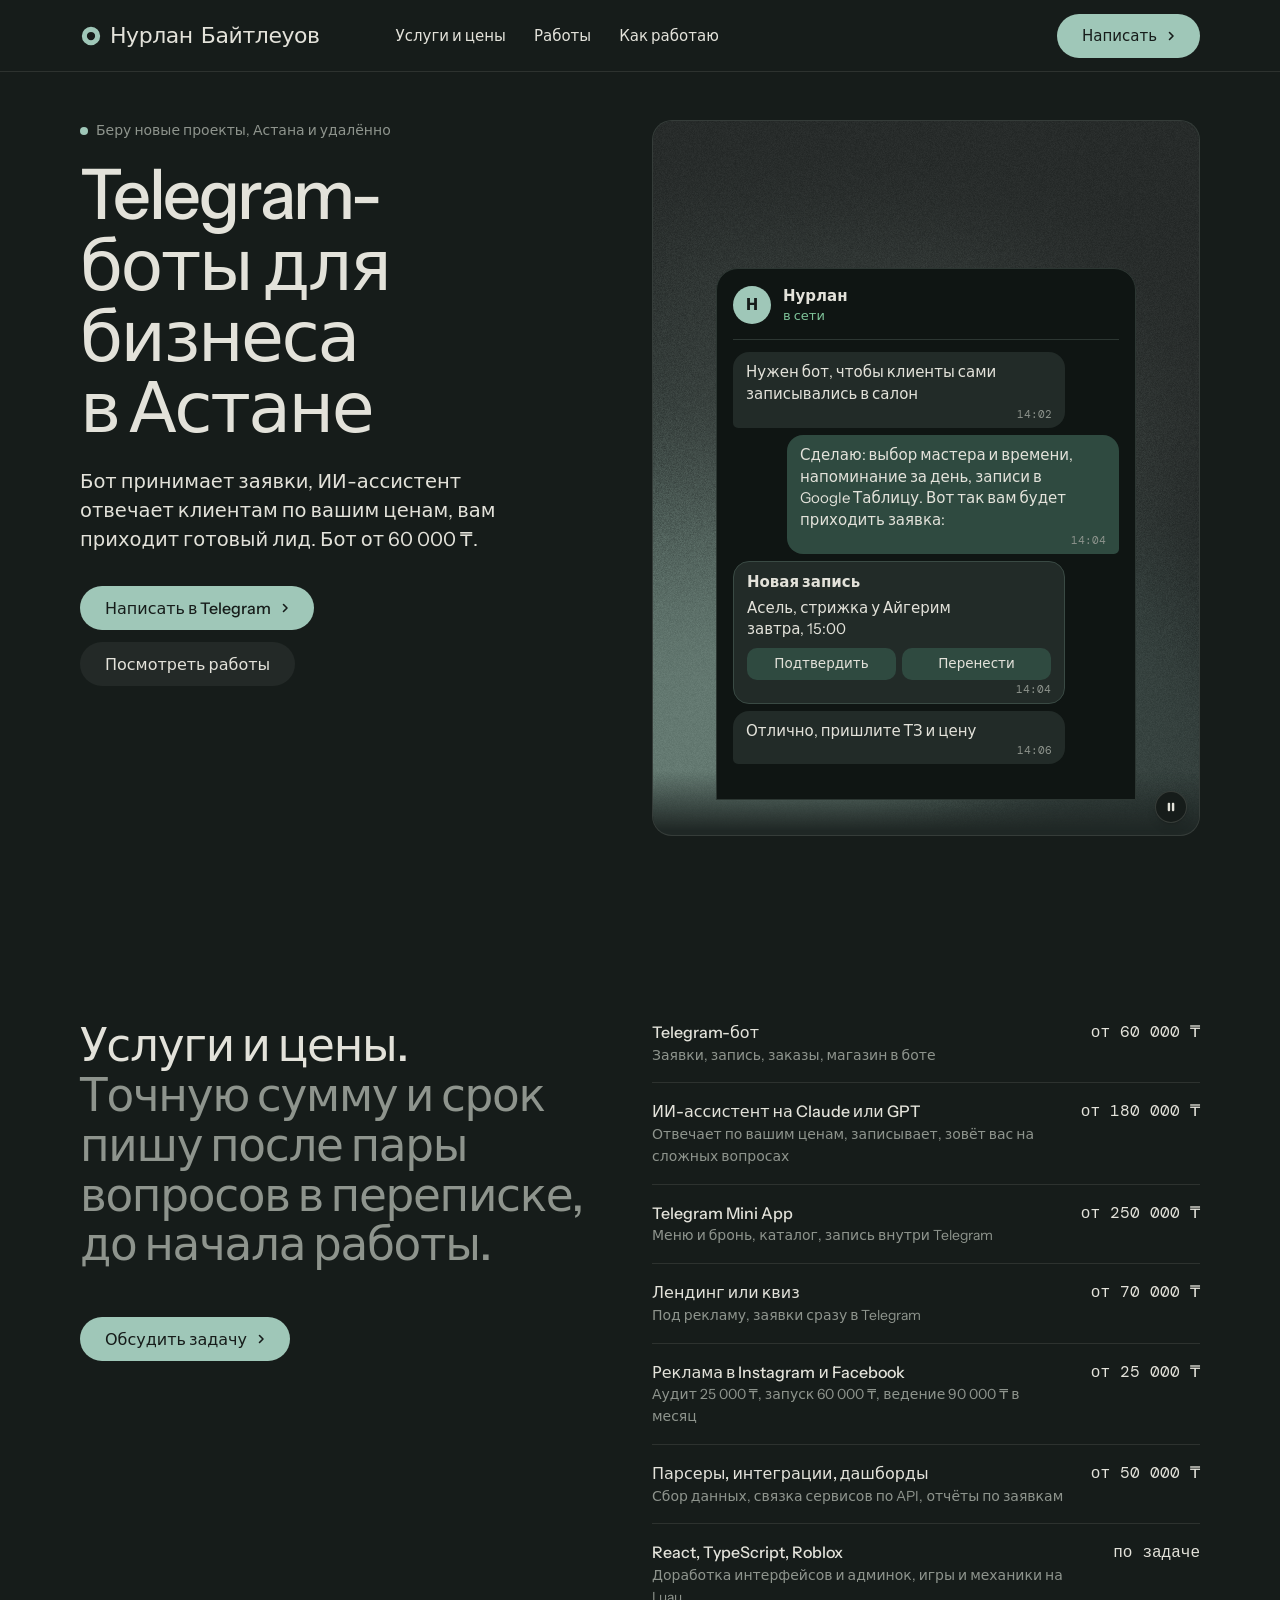
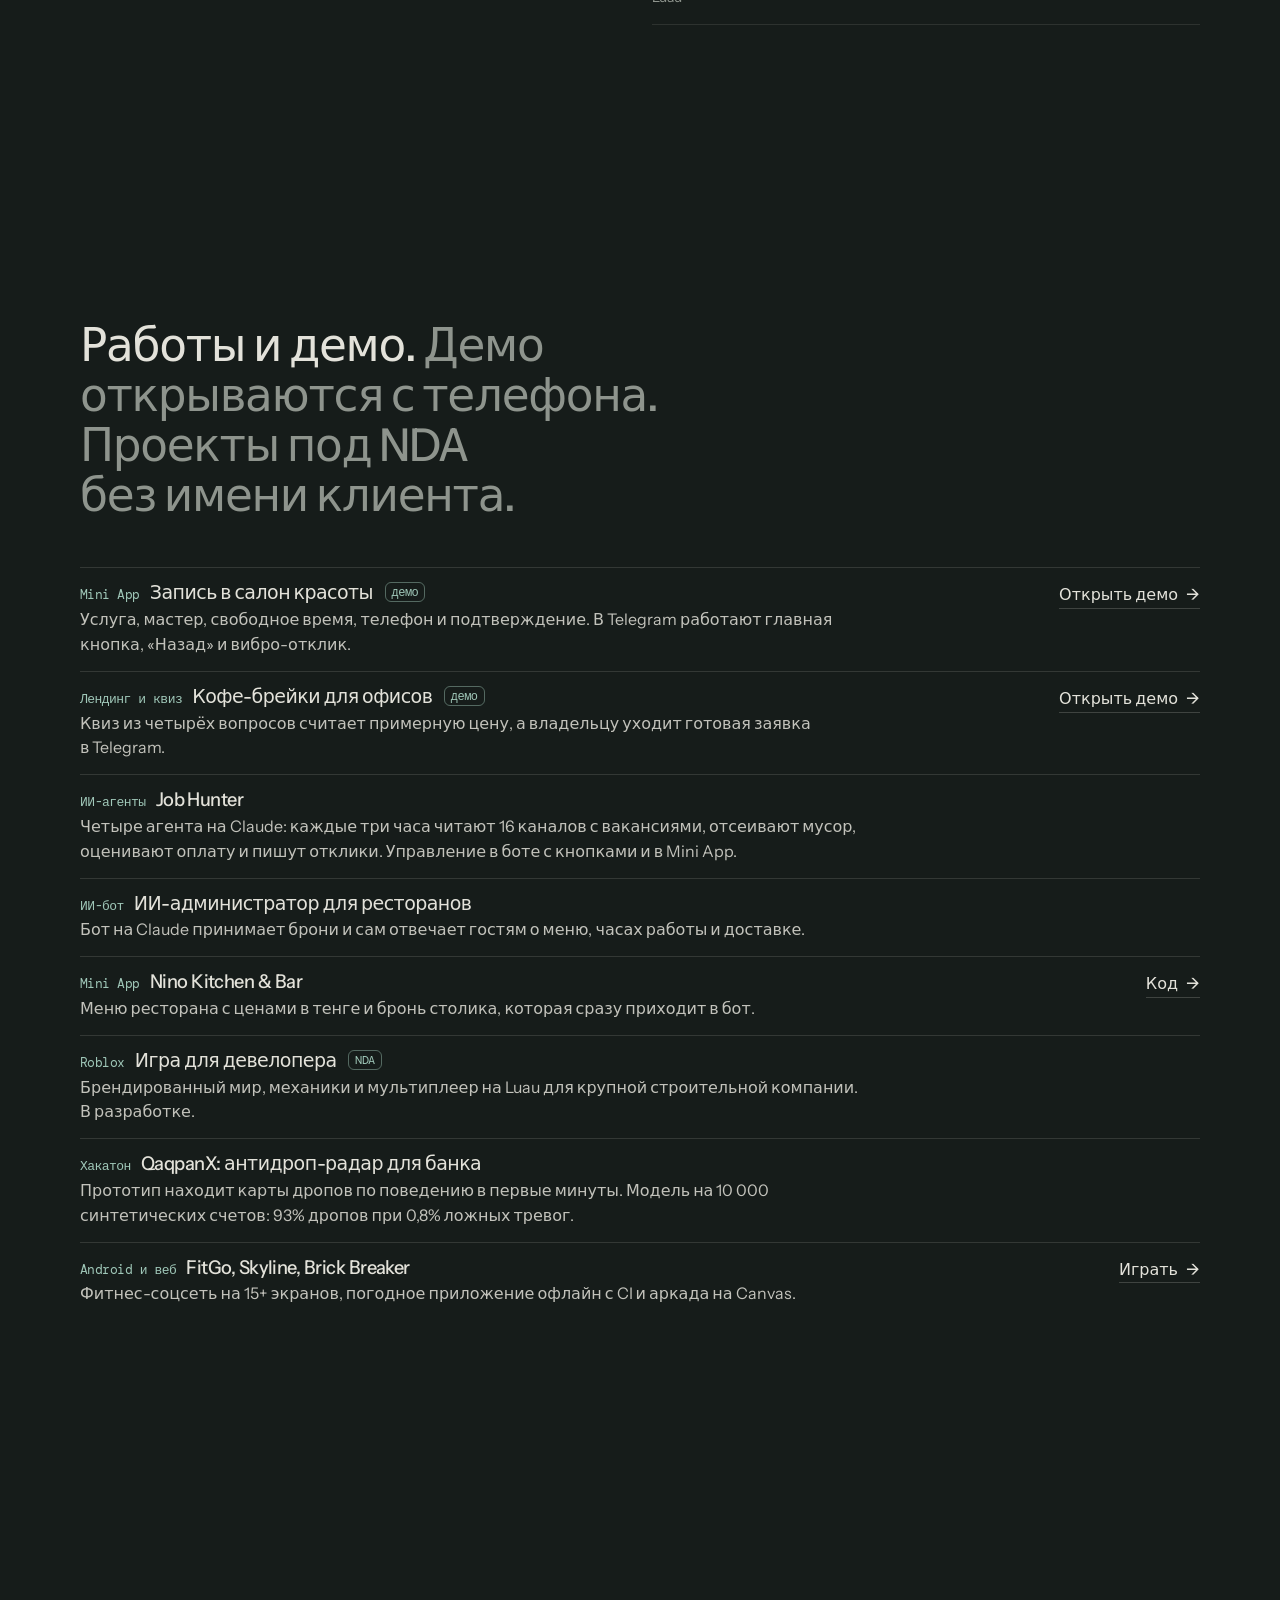
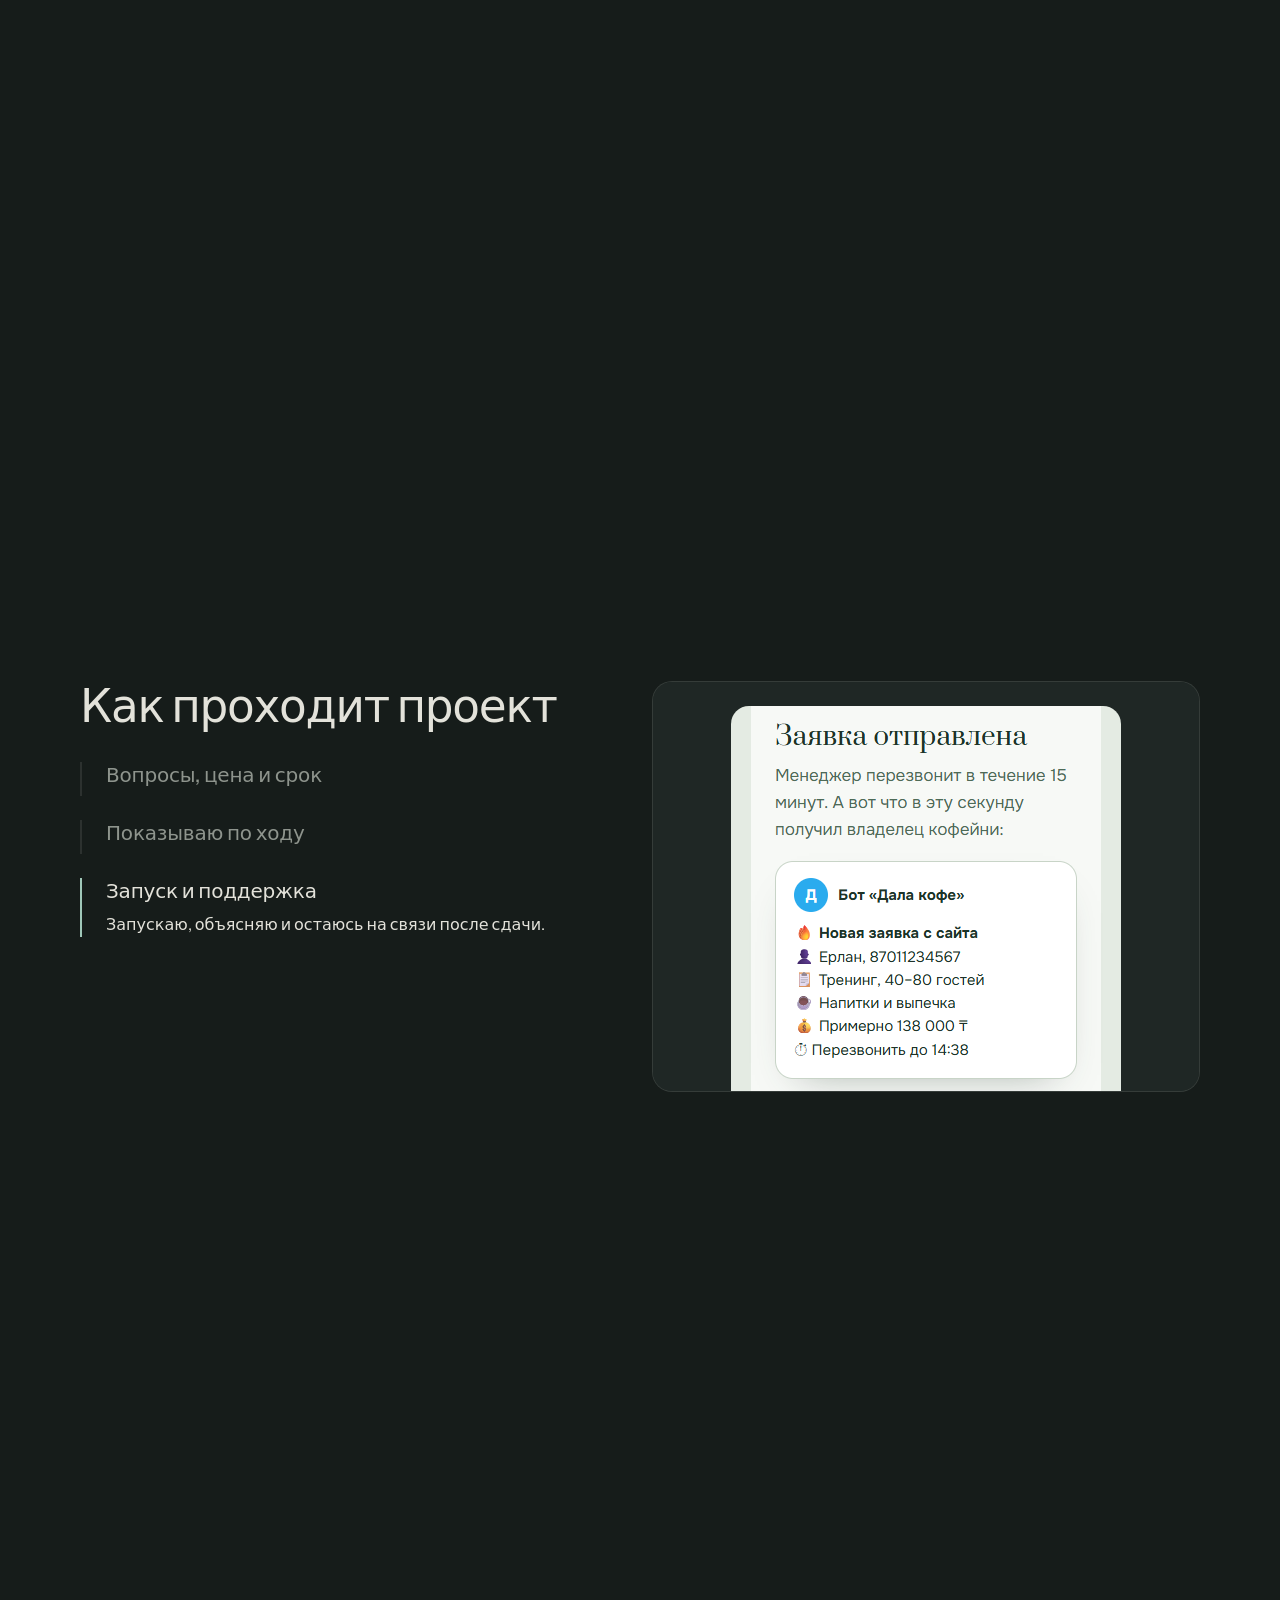
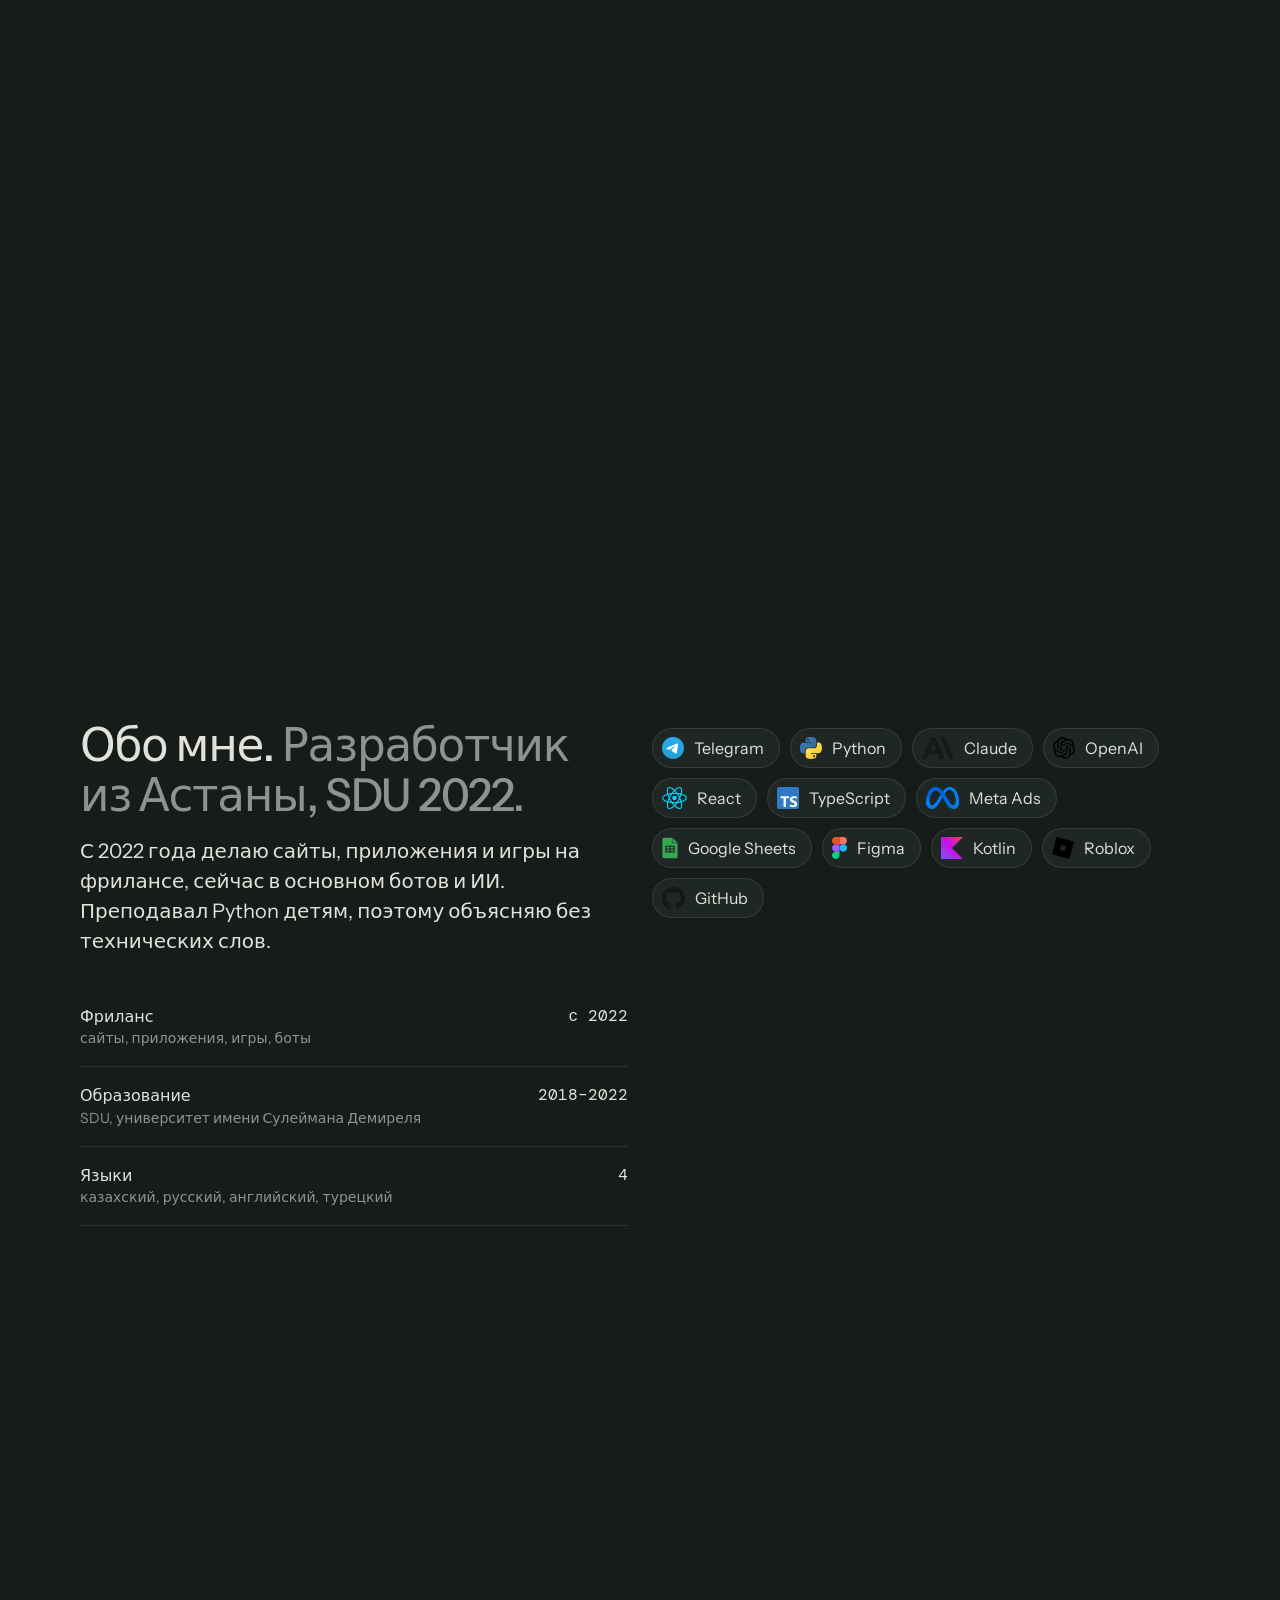
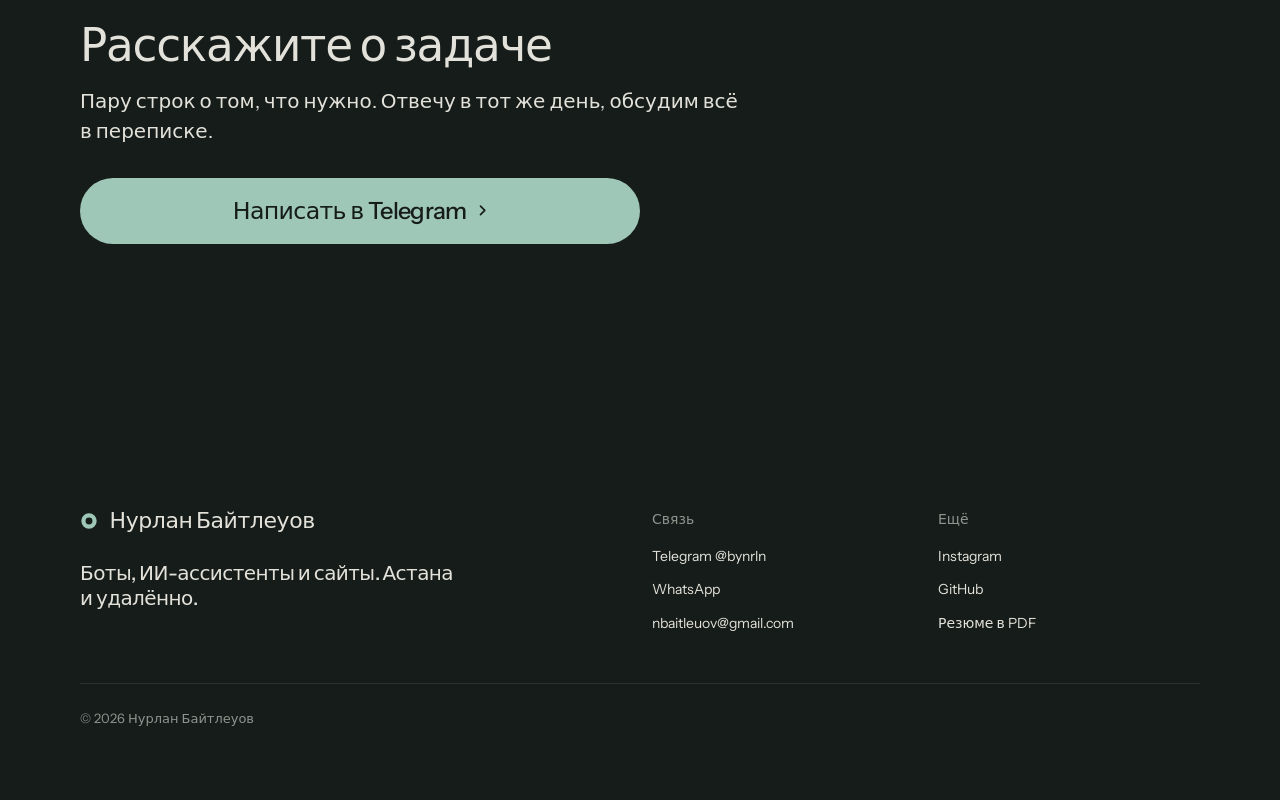
==== commit c41e970f: "Copy: close deals in chat, call optional Co-Authored-By: Claude Opus 5.5 <noreply@anthropic.com> Cla" ====
--- a/index.html
+++ b/index.html
@@ -122,7 +122,7 @@
           <p class="tmsg tmsg--in">Нужен бот, чтобы клиенты сами записывались в салон<time>14:02</time></p>
           <p class="tmsg tmsg--out">Сделаю: выбор мастера и времени, напоминание за день, записи в Google Таблицу. Вот так вам будет приходить заявка:<time>14:04</time></p>
           <div class="tmsg tmsg--card"><b>Новая запись</b>Асель, стрижка у Айгерим<br>завтра, 15:00<div class="tbtns"><span>Подтвердить</span><span>Перенести</span></div><time>14:04</time></div>
-          <p class="tmsg tmsg--in">Отлично, давайте созвонимся завтра<time>14:06</time></p>
+          <p class="tmsg tmsg--in">Отлично, пришлите ТЗ и цену<time>14:06</time></p>
         </div>
       </div>
     </div></div>
@@ -132,7 +132,7 @@
     <div class="wrap grid grid--top">
       <div class="span-6">
         <div class="section-head">
-          <h2 id="services-h">Услуги и цены. <span class="muted">Точную сумму и срок фиксирую после созвона, до начала работы.</span></h2>
+          <h2 id="services-h">Услуги и цены. <span class="muted">Точную сумму и срок пишу после пары вопросов в переписке, до начала работы.</span></h2>
         </div>
         <div class="btn-row"><a class="btn btn--primary" href="https://t.me/bynrln">Обсудить задачу</a></div>
       </div>
@@ -172,8 +172,8 @@
         <h2 id="process-h">Как проходит проект</h2>
         <ol class="mo-pc__steps">
           <li class="mo-pc__step">
-            <h3>Созвон, цена и срок</h3>
-            <p>15 минут разбираем задачу, потом присылаю ТЗ, фиксированную сумму и дату сдачи.</p>
+            <h3>Вопросы, цена и срок</h3>
+            <p>Пара вопросов в переписке, потом присылаю ТЗ, фиксированную сумму и дату сдачи. Созвон по желанию.</p>
             <figure class="mo-pc__visual"><div class="vis-card"><div class="vis-list"><div><span>Задача</span><span>запись в салон</span></div><div><span>Кто пользуется</span><span>клиенты, админ</span></div><div><span>Куда заявки</span><span>Telegram, Таблица</span></div><div><span>Запуск</span><span>до праздников</span></div></div></div></figure>
           </li>
           <li class="mo-pc__step">
@@ -222,7 +222,7 @@
 <footer class="footer closing" id="contact" aria-labelledby="close-h">
   <div class="wrap">
     <div class="closing__cta close--type">
-      <div class="section-head"><h2 id="close-h">Расскажите о задаче</h2><p class="t-lead">Пару строк о том, что нужно. Отвечу в тот же день и предложу время созвона.</p></div>
+      <div class="section-head"><h2 id="close-h">Расскажите о задаче</h2><p class="t-lead">Пару строк о том, что нужно. Отвечу в тот же день, обсудим всё в переписке.</p></div>
       <a class="btn btn--primary btn--xl" href="https://t.me/bynrln">Написать в Telegram<svg class="m-arrow" viewBox="0 0 12 12" aria-hidden="true"><path class="m-arrow__stem" d="M1 6h8"/><path class="m-arrow__head" d="M4.5 2.5 8 6l-3.5 3.5"/></svg></a>
     </div>
     <div class="closing__links">
